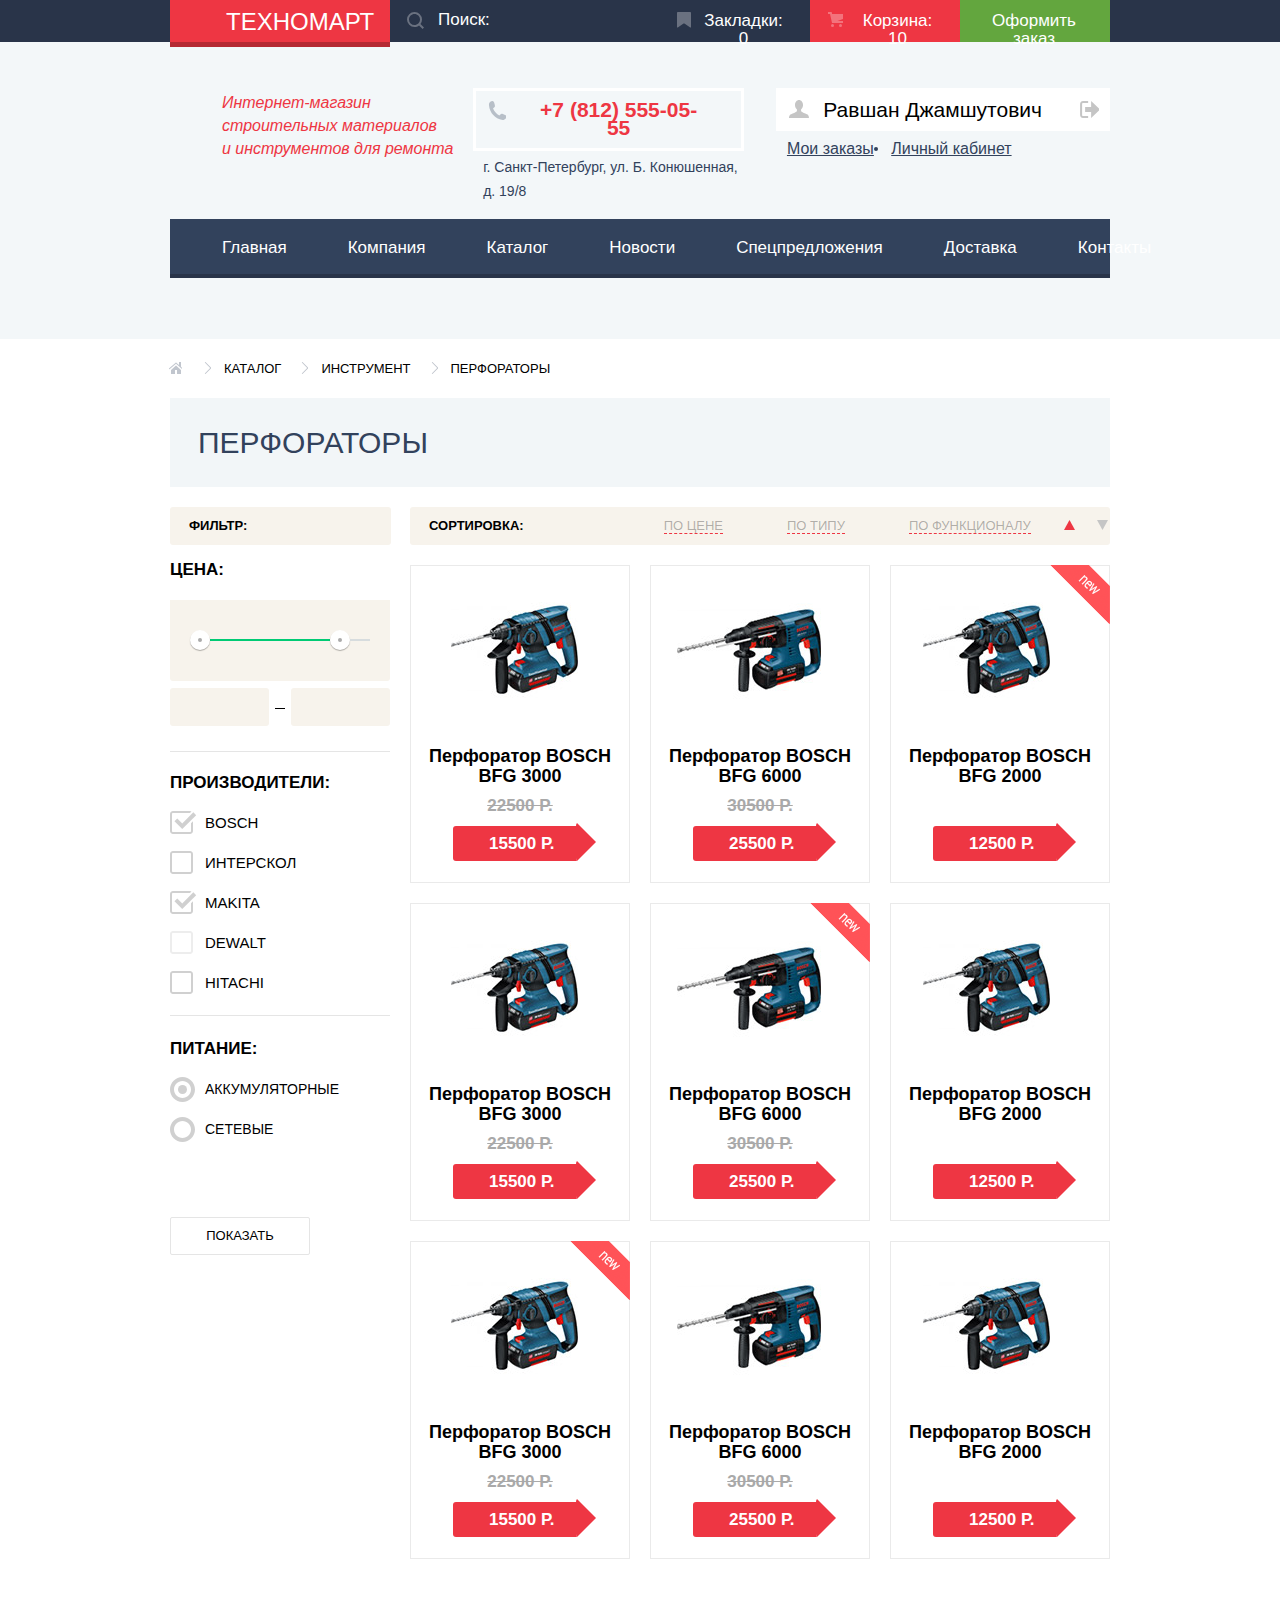
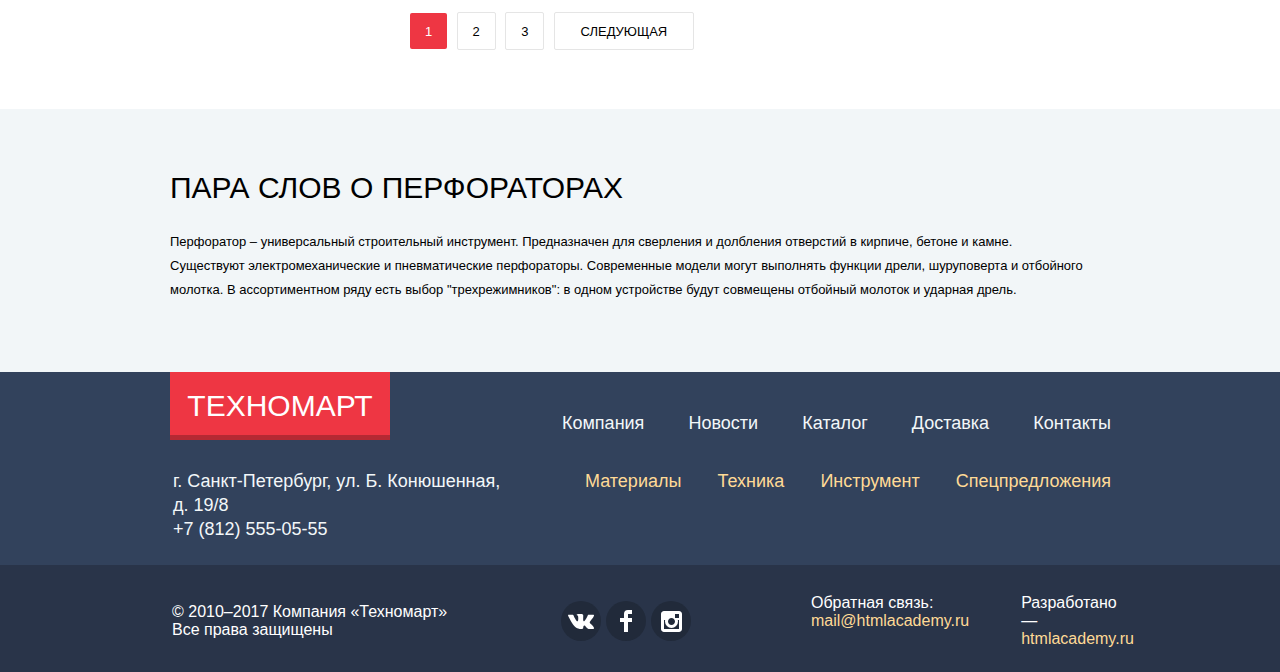
==== catalog.html @ 976ea03f "Исправления" ====
<!DOCTYPE html>
<html lang="ru">
    <head>
        <meta charset="utf-8">
        <title>HTML Academy: Техномарт</title>
        <link href="css/normalize.css" rel="stylesheet">
        <link href="css/style.css" rel="stylesheet">
    </head>
    <body class="inner-page">
        <header class="header container">
            <div class="header-top">
                <div class="container">
                    <p class="logo" tabindex="0"><a href="index.html">Техномарт</a></p>
                    <form class="header-search">
            <input class="header-search-block" type="search" name="srch" placeholder="Поиск:" id="header-search-id">
            <label class="visually-hidden search-icon" for="header-search-id">Поиск</label>
          </form>
                    <a href="#" class="header-marker">Закладки: 0</a>
                    <a href="#" class="header-pannier">Корзина: 10</a>
                    <a href="#" class="header-checkout">Оформить заказ</a>
                </div>
            </div>
            <div class="header-bottom">
                <div class="container">
                    <div class="site-slogan">
          <h1 class="header-middle-slogan">Интернет-магазин<br>строительных материалов<br>и инструментов для ремонта</h1>
          </div>
          <div class="header-middle-contacts">
            <p class="tel"><b>+7 (812) 555-05-55</b></p>
            <p class="adress">г. Санкт-Петербург, ул. Б. Конюшенная, д. 19/8</p>
          </div>
                <div class="user-navigation">
                    <p>
                        <span class="users-name" tabindex="0">Равшан Джамшутович</span>
                        <a href="index.html"></a>
                    </p>
                    <ul class="list-hiden user-navigation-link">
                        <li><a href="My-orders.html">Мои заказы</a></li>
                        <li><a href="private-office.html">Личный кабинет</a></li>
                    </ul>
                </div>
                <section class="header-nav">
            <div class="container">
              <h2 class="visually-hidden">Меню сайта</h2>
              <ul class="list-hiden site-navigation">
              <li><a class="main" href="index.html">Главная</a></li>
              <li><a class="company" href="company.html">Компания</a></li>
              <li><a class="catalog" href="catalog.html">Каталог</a></li>
              <li><a class="news" href="news.html">Новости</a></li>
                <li><a class="special-offers" href="special-offers.html">Спецпредложения</a></li>
              <li><a class="delivery" href="delivery.html">Доставка</a></li>
              <li><a class="contacts" href="contacts.html">Контакты</a></li>
            </ul>
              
          </div>
        </section>
            </div>
            </div>    
        </header>

        <main class="main-catalog">
          <div class="container">
            <ul class="list-hiden main-chain user-navigation">
                <li><a href="index.html" class="main-chain-home"></a></li>
                <li><a href="catalog.html">Каталог</a></li>
                <li><a href="tools.html">Инструмент</a></li>
                <li><a href="#">Перфораторы</a></li>
            </ul>
            <h2 class="main-topic-catalog">ПЕРФОРАТОРЫ</h2>
            <div class="catalog-columns">
              <div class="wrapper-filter">
                <div class="main-filter">
                  <p class="main-filter-topic"><b>Фильтр:</b></p>
                   <form class="main-filter-form" method="get" action="https://echo.htmlacademy.ru">
                    
                    <fieldset class="main-filter-wrapper">
                       <legend class="filter-topic">Цена:</legend>
                       <div  class="wrapper-pices">
                      <div class="filter-range">
                         <div class="filter-circle-min"><span class="dot"></span></div>
                         <div class="filter-line-green"></div>
                         <div class="filter-circle-max"><span class="dot"></span></div>
                         <div class="filter-line"></div>

                       </div>
                       
                        <input class="min" type="number" name="min-price" id="min-price" min="0">
                        <label class="visually-hidden" for="min-price">минимальная цена</label><span class="dash"></span><input class="max" type="number" name="max-price" id="max-price" max="30000">
                        <label class="visually-hidden" for="max-price">максимальная цена</label>
                    </div>
                  </fieldset>
                  
                    <fieldset class="main-filter-wrapper">
                        <legend class="filter-topic">Производители:</legend>
                        <div  class="wrapper-manufacturer">
                        <ul class="list-hiden manufacturer-checkbox">
                            <li class="main-filter-option">
                                <input class="visually-hidden filter-input filter-checkbox-off" type="checkbox" name="BOSCH" id="filter-Bosch" checked>
                                <label for="filter-Bosch">BOSCH</label>
                            </li>
                            <li class="main-filter-option">
                                <input class="visually-hidden filter-input  filter-checkbox-off" type="checkbox" name="Интерскол" id="filter-interscol">  
                                <label for="filter-interscol">Интерскол</label> 
                            </li>
                            <li class="main-filter-option">
                                <input class="visually-hidden filter-input  filter-checkbox-off" type="checkbox" name="Makita"
id="filter-Makita" checked>
                                <label for="filter-Makita">Makita</label> 
                            </li>
                            <li class="main-filter-option">
                                <input disabled class="visually-hidden filter-input filter-checkbox-off" type="checkbox" name="DeWALT"
id="filter-DeWALT">
                                <label for="filter-DeWALT">DeWALT</label>
                            </li>
                            <li class="main-filter-option">
                                <input  class="visually-hidden filter-input filter-checkbox-off" type="checkbox" name="HITACHI" id="filter-HITACHI" >
                                <label for="filter-HITACHI">HITACHI</label>
                            </li>
                            <li class="visually-hidden main-filter-option">
                                <input class="visually-hidden filter-input  filter-checkbox-off" type="checkbox" name="LG" id="filter-LG">
                                <label for="filter-LG">LG</label> 
                            </li>
                            <li class="visually-hidden main-filter-option">
                                <input class="visually-hidden filter-input filter-checkbox-off" type="checkbox" name="AEG" id="filter-AEG">
                                <label for="filter-AEG">AEG</label> 
                            </li>
                            <li class="visually-hidden main-filter-option">
                                <input class="visually-hidden filter-input  filter-checkbox-off" type="checkbox" name="Metabo" id="filter-Metabo">
                                <label for="filter-Metabo">Metabo</label> 
                            </li>
                        </ul>
                      </div>
                    </fieldset>
                    <fieldset class="main-filter-wrapper">
                        <legend class="filter-topic">Питание:</legend>
                        <div class="wrapper-filter-option">
                        <ul class="list-hiden filter-option">
                            <li class="main-filter-option">
                                <input class="visually-hidden filter-supply-radio-off" type="radio" name="variant-supply" value="accumulator" id="filter-accumulator" checked>
                                <label for="filter-accumulator">Аккумуляторные</label> 
                            </li>
                            <li class="main-filter-option">
                                <input class="visually-hidden filter-supply-radio-off" type="radio" name="variant-supply" value="mains-power-supply" id="filter-mains-power-supply">
                                <label for="filter-mains-power-supply">Сетевые</label> 
                            </li>
                        </ul> 
                        </div>         
                    </fieldset> 
                    <button type="submit" class="filter-button">Показать</button> 
                </form>
            </div>
            </div>
            <div class="wrapper-sorting">
            <div class="main-sorting">
                <p class=" main-sorting-topic"><b>Сортировка:</b></p>
                <ul class="list-hiden main-sorting-list">
                    <li class="main-sorting-list-item">
                        <a href="/catalog?sort=price">По цене</a>
                    </li>
                    <li class="main-sorting-list-item">
                        <a href="/catalog?sort=type">По типу</a>
                    </li>
                    <li class="main-sorting-list-item">
                        <a href="/catalog?sort=functional">По функционалу</a>
                    </li>
                    <li class="sorting-active direction-up-default">
                        <a class="visually-hidden" href="/catalog?sort=up">по возрастанию</a>
                       

                    <li class="direction-down">
                        <a class="visually-hidden" href="/catalog?sort=down">по убыванию</a>
                       
                    </li> 
                </ul>
            </div>
            <section class="gds-column">
                <ul class="list-hiden main-gds-list">
                    <li class="main-gds-item">
                        <div class="actions">
                            <a class="button-buy" href="#">Купить</a>
                            <a class="button-mark" href="#">В закладки</a>
                        </div>
                        <a href="main-gds-item.html">
                            <p class="main-gds-image">
                                <img class="BFG-3000" src="img/product-2.jpg" width="127" height="112" alt="Перфоратор BOSCH BFG 3000">
                            </p> 
                            <h3 class="main-gds-category">Перфоратор BOSCH</h3>
                            <h3 class="main-gds-id">BFG 3000</h3>
                            
                        </a>
                         <p class="old-price">22500 Р.</p>
                        <p class="main-gds-item-price">
                           <a class="button" href="#">15500 Р.</a>
                        </p>
                    </li>
                    <li class="main-gds-item">
                        <div class="actions">
                            <a class="button-buy" href="#">Купить</a>
                            <a class="button-mark" href="#">В закладки</a>
                        </div>
                        <a href="main-gds-item.html">
                            <p class="main-gds-image">
                                <img class="BFG-6000" src="img/product-3.jpg" width="144" height="128" alt="Перфоратор BOSCH BFG 6000">
                            </p>
                            <h3 class="main-gds-category">Перфоратор BOSCH</h3>
                            <h3 class="main-gds-id">BFG 6000</h3>
                        </a>
                         <p class="old-price">30500 Р.</p>
                         <p class="main-gds-item-price">
                            <a class="button" href="#">25500 Р.</a>
                        </p>
                    </li>
                    <li class="flag main-gds-item">
                      <div class="actions">
                             <a class="button-buy" href="#">Купить</a>
                            <a class="button-mark" href="#">В закладки</a>
                        </div>
                        <a href="main-gds-item.html">
                            <p class="main-gds-image">
                                <img class="BFG-2000" src="img/product-4.jpg" width="127" height="112" alt="Перфоратор BOSCH BFG 2000">
                            </p>
                            <h3 class="main-gds-category">Перфоратор BOSCH</h3>
                                <h3 class="main-gds-id">BFG 2000</h3>
                        </a>
                        <p class="main-gds-item-price">
                            <a class="button" href="#">12500 Р.</a>
                        </p>
                    </li>
                    <li class="main-gds-item">
                        <div class="actions">
                             <a class="button-buy" href="#">Купить</a>
                            <a class="button-mark" href="#">В закладки</a>
                        </div>
                        <a href="main-gds-item.html">
                            <p class="main-gds-image">
                                <img class="BFG-3000" src="img/product-2.jpg" width="127" height="112" alt="Перфоратор BOSCH BFG 3000">
                            </p>
                            <h3 class="main-gds-category">Перфоратор BOSCH</h3>
                                <h3 class="main-gds-id">BFG 3000 </h3>
                        </a>

                        <p class="old-price">22500 Р.</p>
                        <p class="main-gds-item-price">
                            <a class="button" href="#">15500 Р.</a>
                        </p>
                    </li>
                    <li class="flag main-gds-item">
                      <div class="actions">
                             <a class="button-buy" href="#">Купить</a>
                            <a class="button-mark" href="#">В закладки</a>
                        </div>
                        <a href="main-gds-item.html">
                            <p class="main-gds-image">
                                <img class="BFG-6000" src="img/product-3.jpg" width="144" height="128" alt="Перфоратор BOSCH BFG 6000">
                            </p> 
                            <h3 class="main-gds-category">Перфоратор BOSCH</h3>
                                <h3 class="main-gds-id">BFG 6000</h3> 
                        </a>
                        <p class="old-price">30500 Р.</p>
                        <p class="main-gds-item-price">
                            <a class="button" href="#">25500 Р.</a>
                        </p>
                    </li>
                    <li class="main-gds-item">
                        <div class="actions">
                             <a class="button-buy" href="#">Купить</a>
                            <a class="button-mark" href="#">В закладки</a>
                        </div>
                        <a href="main-gds-item.html">
                            
                            <p class="main-gds-image">
                                <img class="BFG-2000" src="img/product-4.jpg" width="127" height="112" alt="Перфоратор BOSCH BFG 2000">
                            </p>
                            <h3 class="main-gds-category">Перфоратор BOSCH</h3>
                                <h3 class="main-gds-id">BFG 2000
                            </h3>   
                        </a>
                        <p class="main-gds-item-price">
                            <a class="button" href="#">12500 Р.</a>
                        </p>
                    </li>
                    <li class="flag main-gds-item">
                      <div class="actions">
                             <a class="button-buy" href="#">Купить</a>
                            <a class="button-mark" href="#">В закладки</a>
                        </div>
                        <a href="main-gds-item.html">
                            
                            <p class="main-gds-image">
                                <img class="BFG-3000" src="img/product-2.jpg" width="127" height="112" alt="Перфоратор BOSCH BFG 3000">
                            </p>
                            <h3 class="main-gds-category">Перфоратор BOSCH</h3>
                                <h3 class="main-gds-id">BFG 3000</h3> 
                        </a>
                        
                            <p class="old-price">22500 Р.</p>
                            <p class="main-gds-item-price">
                            <a class="button" href="#">15500 Р.</a>
                        </p>
                    </li>
                    <li class="main-gds-item">
                       <div class="actions">
                             <a class="button-buy" href="#">Купить</a>
                            <a class="button-mark" href="#">В закладки</a>
                        </div>
                        <a href="main-gds-item.html">
                            
                            <p class="main-gds-image">
                                <img class="BFG-6000" src="img/product-3.jpg" width="144" height="128" alt="Перфоратор BOSCH BFG 6000">
                            </p>
                            <h3 class="main-gds-category">Перфоратор BOSCH</h3>
                                <h3 class="main-gds-id">BFG 6000 </h3>
                        </a>
                        <p class="old-price">30500 Р.</p>
                        <p class="main-gds-item-price">
                            <a class="button" href="#">25500 Р.</a>
                        </p>
                    </li>
                    <li class="main-gds-item">
                        <div class="actions">
                            <a class=" button-buy" href="#">Купить</a>
                            <a class=" button-mark" href="#">В закладки</a>
                        </div>
                        <a href="main-gds-item.html">
                            
                            <p class="main-gds-image">
                                <img class="BFG-2000" src="img/product-4.jpg" width="127" height="112" alt="Перфоратор BOSCH BFG 2000">
                            </p>
                            <h3 class="main-gds-category">Перфоратор BOSCH</h3>
                                <h3 class="main-gds-id">BFG 2000</h3>
                        </a>
                        <p class="main-gds-item-price">
                            <a class="button" href="#">12500 Р.</a>
                        </p>
                    </li>
                </ul>
                <ul class="list-hiden pagination-list">
                    <li class="pagination-item pagination-item-active"><a class="pagination-number" href="#">1</a></li>
                    <li class="pagination-item"><a class="pagination-number" href="#">2</a></li>
                    <li class="pagination-item"><a class="pagination-number" href="#">3</a></li>
                    <li class="pagination-item"><a class="button-next" href="#">Следующая</a></li>
                </ul>
            </section>
            </div>
          </div>
        </div>
          <div class="wrapper-info-about">
            <section class="info-about container">
                <h2 class="info-about-topic">ПАРА СЛОВ О ПЕРФОРАТОРАХ</h2>
                <p class="information">Перфоратор – универсальный строительный инструмент. Предназначен для сверления и долбления отверстий в кирпиче, бетоне и камне.<br>Существуют электромеханические и пневматические перфораторы. Современные модели могут выполнять функции дрели, шуруповерта и отбойного молотка. В ассортиментном ряду есть выбор "трехрежимников": в одном устройстве будут совмещены отбойный молоток и ударная дрель.
                </p>
            </section>
            </div>
        </main>
        <footer class="footer-all">
      <div class="wrapper-footer-container">
      <div class="container footer-container">
      <div class="footer-top">
        <a href="#" class="footer-top-logo">ТЕХНОМАРТ</a>
        <p class="footer-top-contacts">г. Санкт-Петербург, ул. Б. Конюшенная, д. 19/8 <br>+7 (812) 555-05-55</p>
      </div>
      <div class="footer-top">
        <ul class="list-hiden footer-top-list-first">
          <li><a href="company.html">Компания</a></li>
          <li><a href="news.html" >Новости</a></li>
          <li><a href="catalog.html">Каталог</a></li>
          <li><a href="delivery.html">Доставка</a></li>
          <li><a href="contacts.html">Контакты</a></li>
        </ul>
        <ul class="list-hiden footer-top-list-second">
          <li><a href="#">Материалы</a></li>
          <li><a href="#">Техника</a></li>
          <li><a href="#">Инструмент</a></li>
          <li><a href="#">Спецпредложения</a></li>
        </ul>
      </div>  
      </div>
      </div>
      <div class="container wrapper-footer-bottom">
      <div class="footer-bottom-copyright">
        <p>© 2010–2017 Компания «Техномарт»
<br>Все права защищены</p>
      </div>
      <div class="footer-bottom-social">
        <ul class="list-hiden">
          <li><a href="#" class="social-button"><span class="visually-hidden">Вконтакте</span>
            <svg xmlns="http://www.w3.org/2000/svg" width="26" height="15" viewBox="0 0 26 15"><path fill="#FFF" d="M16.138 11.51c.956-.309 2.18 2.04 3.483 2.939.978.681 1.727.534 1.727.534l3.473-.05s1.815-.112.957-1.554c-.071-.12-.503-1.069-2.585-3.022-2.177-2.043-1.882-1.712.739-5.244 1.597-2.153 2.236-3.468 2.036-4.028-.192-.539-1.365-.399-1.365-.399L20.69.713c-.381.001-.704.119-.851.515-.003.004-.621 1.666-1.445 3.079-1.741 2.989-2.436 3.148-2.724 2.961-.661-.433-.494-1.737-.494-2.664 0-2.897.432-4.105-.846-4.417-.427-.104-.739-.172-1.828-.182-1.392-.021-2.574 0-3.244.329-.445.223-.786.712-.579.74.26.035.843.16 1.155.586.401.552.389 1.789.389 1.789s.229 3.411-.54 3.834c-.528.29-1.25-.302-2.803-3.016-.793-1.388-1.392-2.922-1.392-2.922s-.116-.285-.326-.441c-.25-.185-.6-.244-.6-.244L.848.684S.29.7.085.946c-.182.218-.015.668-.015.668s2.909 6.881 6.203 10.347c3.02 3.182 6.452 2.971 6.452 2.971h1.555s.469-.054.709-.312c.224-.24.214-.691.214-.691s-.031-2.109.935-2.419z"/></svg>
          </a></li>
          <li><a href="#" class="social-button"><span class="visually-hidden">Фейсбук</span>
            <svg xmlns="http://www.w3.org/2000/svg" width="12" height="22" viewBox="0 0 12 22"><path fill="#FFF" d="M12 4V0H8a4 4 0 0 0-4 4v4H0v4h4v10h4V12h4V8H8V4h4z"/></svg>
          </a></li>
          <li><a href="#" class="social-button"><span class="visually-hidden">Инстаграм</span>
            <svg xmlns="http://www.w3.org/2000/svg" width="21" height="21" viewBox="0 0 21 21"><path fill="#FFF" d="M18 0H3C1.35 0 0 1.35 0 3v15c0 1.65 1.35 3 3 3h15c1.65 0 3-1.35 3-3V3c0-1.65-1.35-3-3-3zm-7.5 7c1.93 0 3.5 1.57 3.5 3.5S12.43 14 10.5 14 7 12.43 7 10.5 8.57 7 10.5 7zM18 18H3V9h1.181A6.504 6.504 0 0 0 4 10.5a6.5 6.5 0 1 0 13 0 6.45 6.45 0 0 0-.181-1.5H18v9zm0-11h-4V3h4v4z"/></svg></a></li>
        </ul>
      </div>
      
      <div class="footer-bottom-feedback">
        <div class="wrapper-feedback">
        <p>Обратная связь:<br>
          <a href="mailto:mail@htmlacademy.ru" class="footer-mail">mail@htmlacademy.ru</a>
        </p>
        <p>Разработано —<br>
          <a href="https://htmlacademy.ru" class="footer-link">htmlacademy.ru</a>
        </p>
        </div>
      </div>
      </div>
    </footer>
        <form class="cart">
            <label class="visually-hidden" for="close">Закрыть форму</label>
            <button type="button" id="close"></button>
            <p class="cart-name">Товар добавлен в корзину</p>
            <p class="cart-btn">
                <a class="btn-red" href="#">Оформить заказ</a>
                <a class="continue-shopping-btn" href="#">Продолжить покупки</a>
            </p>
        </form> 
    </body>
</html>
---- css/style.css ----
body {
  margin: 0;
  padding: 0;

  font-family: "PT Sans", Arial, sans-serif;
  font-size: 13px;
  line-height: 24px;
  font-weight: 400;
  color: #000000;

  background-color: #ffffff;
}

a {
	text-decoration: none;
}

.visually-hidden { 
	position: absolute;
  width: 1px;
  height: 1px;
  margin: -1px;
  border: 0;
  padding: 0;
  clip: rect(0 0 0 0);
  overflow: hidden;
}

.header-top {
	font-family: "Cuprum", Arial, sans-serif;
	font-size: 17px;
	line-height: 18px;
	font-weight: 400;
	color: #ffffff;
	width: 100%;
	
	background-color: #293449;
} 

.logo {
	font-size: 24px;
	line-height: 24px;
	background-color: #ee3643;
	text-transform: uppercase;
	box-shadow: inset 0 -5px 0 0 #b52933;


}
.footer-top-logo:hover,
.logo:hover {
	background-color: #ca2c37;
}
.footer-top-logo:focus,
.logo:focus {
	background-color: #ba2732;
}	
.header-search-block::-webkit-input-placeholder {
 	color:#ffffff;
 	z-index: 1;
}

.header-search input {
	padding-right: 70px;
	width: 270px;
    border: 0px;
	font: inherit;
	background-color: #293449; 
}

.header-search input:hover {
	border: 0px;
	font: inherit;
	background-color: #212a3a
}	

input[type="search"]:focus {
	border: 0px;
	font: "Cuprum", Arial, sans-serif;
	color: #000000;
	background-color: #ffffff;
	position: relative;
	z-index: 10;
}
.header-checkout {
	background-color: #63a63e;
}

.header-checkout:hover {
	background-color: #5fbb2d;
}

.header-checkout:focus {
	background-color: #518534;
	color: rgba(255,255,255,0.51)
}

.header-marker:hover,
.header-pannier:hover  {
	background-color: #212a3a;
}

.header-marker:focus,
.header-pannier:focus {
	background-color: #161d29;
	color: rgba(255,255,255,0.60)
}

.header-top a {
	color: #ffffff;
	text-align: center;
	
	
}

.header-middle-slogan {
	font-family: "Cuprum", Arial, sans-serif;
	font-style: italic;
	font-size: 16px;
	line-height: 23px;
	font-weight: 400;
	color: #ee3643;
	
}

.tel{
	font-family: "Cuprum", Arial, sans-serif;
	font-size: 21px;
	line-height: 18px;
	font-weight: 400;
	color: #ee3643;
    text-align:center;

    border-style: solid;
    border-color:  #ffffff; 
    border-width: 3px;
    padding-right:40px; 
    padding-left: 60px;
    padding-top:10px;
    padding-bottom:11px;
    width: 165px;
   
    position: relative;
    top:25px;
    right: 15px;

   
}/*номер телефона*/

.tel::before {
	content: "";
	width: 18px;
	height:19px;
	margin-right: 0px;
	background-image: url("../img/icon-phone.svg");
	background-color: inherit;
	background-position:0 0;
	position: absolute;
	left: 12px;
	top:10px;
	
}

.adress {
	font-family: "Cuprum", Arial, sans-serif;
	font-size: 14px;
	font-weight: 400;
	color: #32425c;
	padding-top: 10px;
	padding-left: 5px;
	position: relative;
    top:-2px;
    left: -10px;
}/*адрес*/

.user-navigation-list{
	margin: 0px;
	padding: 0px;
	display: flex;
	justify-content: space-between;
	width: 282px;
	position: relative;
}

.user-navigation-link{
	margin: 0px;
	padding: 0px;
	display: flex;
	justify-content: space-around;
	width: 282px;
	position: relative;
	top:46px;
	left: -8px;
}
.user-navigation-link li:last-child{
	position: relative;
	top:-4px;
	left: -20px;
}
.user-navigation-link li:last-child::before{
	content: "";
    display: block;
    position: relative;
    top: 13px;
    left: -17px;
    border-radius: 5px;
    width: 4px;
    height: 4px;
    margin: 0px;
    background-color: #32425c;
}

.login{
	padding-left: 47px;
	padding-right: 25px;
	width: 50px;
	display: block;
	padding-top: 13px;
	padding-bottom: 13px;
	position: absolute;
	top:46px;
	right:141px;
}

.check-in{
	display: block;
	padding: 13px 24px;
	position: absolute;
	top:46px;
	right: -18px;
}

.button {
	font: inherit;
	border-radius: 0;
}
.login::before{
	content: "";
	width: 20px;
	height:17px;
	margin-right: 0px;
	background-image: url("../img/icon-login.svg");
	background-color: inherit;
	background-position:0 0;
	position: absolute;
	left: 14px;
	top:13px;
	opacity: 0.3;

}
.login:hover::before{
	content: "";
	width: 20px;
	height:17px;
	margin-right: 0px;
	background-image: url("../img/icon-login-hover.svg");
	background-color: inherit;
	background-position:0 0;
	position: absolute;
	left: 14px;
	top:13px;
	opacity:1;
}

.user-navigation a {
	font-family: "Cuprum", Arial, sans-serif;
	font-size: 21px;
	line-height: 18px;
	font-weight: 400;
	color: #000000;

	background-color: #ffffff;
}

.user-navigation a:hover {
	color: #ee3643;
}

.user-navigation a:focus {
	color: rgba(0,0,0,0.3);
}	

.site-navigation {
	background-color: #32425c;
	box-shadow: inset 0 -4px 0 0 #293449;
}

.site-navigation a {
	font-family: "Cuprum", Arial, sans-serif;
	font-size: 17px;
	line-height: 17px;
	font-weight: 400;
	color: #ffffff;
	display: block;
	padding-top: 20px;
	padding-bottom: 22px;
	padding-left: 30px;
	padding-right: 31px;


	
}

.site-navigation a:hover{
	background-color: #212a3a;
}

.site-navigation a:focus{
	background-color: #161d29;
	color: (255,255,255,0.50)
}

.header{
	background-color: #f3f7f9;}

.block {
	font-family: "Cuprum", Arial, sans-serif;
	font-size: 24px;
	line-height: 30px;
	font-weight: 700;
	color: #ffffff;
	position: relative;
}

.block-materials {
	background-color: #ffbf47;
	position: relative;
}/*блок материалы*/
.block-materials::after{
	content: "";
	width: 60px;
	height: 59px;
	margin-right: 0px;
	background-image: url("../img/new-flag.png");
	background-color: inherit;
	background-position:0 0;
	position: absolute;
	right: 0px;
	top: 0px;
	z-index: 1;
}

.icon-1 {
	margin: 0px;
	padding: 0px;
	position: relative;
	top:-19px;
	right: -213px;
	z-index: 2;
} 

.block p {
	margin: 0px;
	padding-left: 22px;
	padding-top: 20px; 
}

.block-tool {
	background-color: #3bbce3;
}/*блок инструменты*/
.icon-2{
	margin: 0px;
	padding: 0px;
	position: relative;
	top:-17px;
	right: -197px;
}

.block-mechanism {
	background-color: #dc91d8;
}/*блок техника*/
.icon-3{
	margin: 0px;
	padding: 0px;
	position: relative;
	top:-19px;
	right: -191px;
}

.block-sale {
	background-color: #8ed78f;
}/*блок скидки*/

.icon-4{
	margin: 0px;
	padding: 0px;
	position: relative;
	top:-24px;
	right: -196px;
}

.block-free {
	background-color: #ffc047;
}/*блок доставка*/

.icon-5{
	margin: 0px;
	padding: 0px;
	position: relative;
	top:-19px;
	right: -191px;
}

.block-link {
	font-family: "Cuprum", Arial, sans-serif;
	font-size: 14px;
	line-height: 18px;
	font-weight: 400;
	color: #ffffff;
    text-transform: uppercase; 

	background-color: rgba(0,0,0,0.1);
	width: 135px;
	text-align: center;
	vertical-align: middle;
	padding-top:10px;
	padding-bottom: 10px;
	border-radius:3px;
	position: absolute;
	left: 23px;
	bottom: 22px;

}

.block-link:hover{
	background-color: rgba(0,0,0,0.2);

}

.block-link:focus{
	background-color: rgba(0,0,0,0.3);

}

.topic-gallery {
	display: block;
	z-index: 100;
	font-family: "Cuprum", Arial, sans-serif;
	font-size: 36px;
	line-height: 30px;
	font-weight: 700;
	
	color: #ffffff;
    text-transform: uppercase; 
    position: relative;
left: 23px;
 top: -11px;
   
}

.topic-gallery-slogan{
	display: block;
	z-index: 100;
	font-family: "PT Sans", Arial, sans-serif;
    font-size: 18px;
    line-height: 24px;
    font-weight: 400;
    color: #ffffff;
     position: relative;
left: 25px;
 top: -61px;
 margin-bottom: 0px;
}

.btn-red {
	font-family: "Cuprum", Arial, sans-serif;
	font-size: 14px;
	line-height: 18px;
	
	color: #ffffff;
    text-transform: uppercase; 
   
	background-color: #ee3643;
	border-radius: 2px; 
	text-align:center;
}

.btn-red:hover{
	background-color: #ca2c37;
}

.btn-red:focus {
	background-color: #ba2732
}	

.main-topic {
	font-family: "Cuprum", Arial, sans-serif;
	font-size: 30px;
	line-height: 30px;
	font-weight: 400;
	color: #32425c;
    text-transform: uppercase; 

	background-color: #f9f5f0;

}

.main-gds-list h3 {
	font-family: "PT Sans", Arial, sans-serif;
	font-size: 18px;
    line-height: 20px;
    font-weight: 700;
    color: #000000;

    background-color: #ffffff;
}/*имя товара*/

.old-price {
	font-family: "PT Sans", Arial, sans-serif;
    font-size: 17px;
    line-height: 18px;
    font-weight: 700;
    color: #a9a9a9;
    text-decoration:line-through;
    min-height:20px;
    margin-top:15px;
    margin-bottom:10px;

    background-color: #ffffff;
}/*старая цена*/

.button {
	font-family: "PT Sans", Arial, sans-serif;
    font-size: 17px;
    line-height: 18px;
    font-weight: 700;
    color: #ffffff;

    background-color: #ee3643;
}/*цена товара*/

.main-services {
	background-color: #f4f8fa;
}

.services-item:focus {
	color: #32425c;
	background-color: #ffffff;
}
.main-manufact-image{
	position: absolute;
	top: 0px;
	bottom: 0px;
	left: 0px;
	right: 0px;
	align-content: center;
	display: flex;
	 
}
.image-BOSCH{
	position: absolute;
	top:52px;
	left: 46px;
}

.image-Makita{
	position: absolute;
	top:49px;
	left: 47px;
}

.image-DeWALT{
	position: absolute;
	top:47px;
	left: 36px;
}

.image-interscol{
	position: absolute;
	top:52px;
	left: 18px;
}

.image-hitachi{
	position: absolute;
	top:57px;
	left: 27px;
}
.image-lg{
	position: absolute;
	top:34px;
	left: 47px;
}
.image-aeg{
	position: absolute;
	top:22px;
	left: 34px;
}
.image-metabo{
	position: absolute;
	top:33px;
	left: 9px;
}
.main-manufact-image:hover {
	box-shadow: 0px 15px 30px 1px rgba(0,0,0,0.3); 
}

.main-manufact-image:focus {
	opacity:0.30;
}

.main-services-topic {
	font-family: "Cuprum", Arial, sans-serif;
	font-size: 30px;
	line-height: 24px;
	font-weight: 400;
	color: #000000;
}/*сервисы*/

.delivery-topic,
.guarantee-topic,
.credit-topic {
	font-family: "Cuprum", Arial, sans-serif;
	font-size: 36px;
	line-height: 24px;
	font-weight: 400;
	color: #32425c;
}/*доставка, гарантия, кредит*/

.main-services p {
	font: inherit;
}

.main-services-list a {
	font-family: "Cuprum", Arial, sans-serif;
	font-size: 21px;
	line-height: 30px;
	font-weight: 700;
	color: #ffffff;

	background: #32425c;
}/*покой*/

.main-services-list a:hover {
	font-family: "Cuprum", Arial, sans-serif;
	font-size: 21px;
	line-height: 30px;
	font-weight: 700;
	color: #ffffff;

	background: #293449;
}/*наведение*/

.main-services-list .services-item-active {
	font-family: "Cuprum", Arial, sans-serif;
	font-size: 21px;
	line-height: 30px;
	font-weight: 700;
	color: #32425c;

	background: #ffffff;
}/*актив*/

.line hr{
	position: absolute;
	left: 205px;
	width: 25px;
	height: 2px;
	background-color: #ee3643;
	border: 0px;
}

.main-about-us h3 {
	font-family: "Cuprum", Arial, sans-serif;
	font-size: 30px;
	line-height: 24px;
	font-weight: 400;
	color: #000000;
}

.main-contacts h3 {
	font-family: "Cuprum", Arial, sans-serif;
	font-size: 30px;
	line-height: 24px;
	font-weight: 400;
	color: #000000;
}

.main-about-us li {
	font-family: "Cuprum", Arial, sans-serif;
	font-size: 18px;
	line-height: 20px;
	font-weight: 400;
	color: #000000;
}/*список транспортных компаний*/

.footer-container {
	background-color: #32425c;
}

.footer-top-logo {
	font-family: "Cuprum", Arial, sans-serif;
	font-size: 30px;
	line-height: 30px;
	font-weight: 400;
	color: #ffffff;
	box-shadow: inset 0 -5px 0 0 #b52933;

	background-color: #ee3643; 
}/*логотип*/

.footer-top-contacts {
	font-family: "Cuprum", Arial, sans-serif;
	font-size: 18px;
	line-height: 24px;
	font-weight: 400;
	color: #f3f7f9;
}

.footer-top-list-first a {
	font-family: "Cuprum", Arial, sans-serif;
	font-size: 18px;
	line-height: 24px;
	font-weight: 400;
	color: #f3f7f9;
}

.footer-top-list-first a:hover {
	text-decoration: underline;
}

.footer-top-list-first a:focus {
	color: rgba(241,245,247,0.5);
}

.footer-top-list-second a {
	font-family: "Cuprum", Arial, sans-serif;
	font-size: 18px;
	line-height: 24px;
	font-weight: 400;
	color: #ffda96;
}

.footer-top-list-second a:hover {
	text-decoration: underline;
}

.footer-top-list-second a:focus {
	color: rgba(255,209,128,0.5);
}

.footer-all {
	background-color: #293449;
}

.footer-bottom-copyright {
	font-family: "Cuprum", Arial, sans-serif;
	font-size: 16px;
	line-height: 18px;
	font-weight: 400;
	color: #ffffff;
}

.footer-bottom-social a {
	color: #ffffff;
	background-color: #212a3a; 
}

.footer-bottom-social a:hover,
.footer-bottom-social a:focus {
	color: #ffffff;
	background-color: #ee3643; 
}

.footer-bottom-feedback p {
    font-family: "Cuprum", Arial, sans-serif;
	font-size: 16px;
	line-height: 18px;
	font-weight: 400;
	color: #ffffff;
}

.footer-bottom-feedback a {
	font-family: "Cuprum", Arial, sans-serif;
	font-size: 16px;
	line-height: 18px;
	font-weight: 400;
	color: #ffda96;
}

.footer-bottom-feedback a:hover {
	text-decoration: underline;
}

.footer-link:focus,
.footer-mail:focus {
	color: #ee3643;
}



.write-us fieldset {
	border: none;
}

.write-us label {
	font-family: "Cuprum", Arial, sans-serif;
	font-size: 18px;
	line-height: 18px;
	font-weight: 400;
	color: #000000;
}

.users-name,
.users-email,
.users-massage {
	font-family: "PT Sans", Arial, sans-serif;
    font-size: 13px;
    line-height: 18px;
    font-weight: 400;
	color: #a9a9a9
}

.btn-send {
	font-family: "Cuprum", Arial, sans-serif;
	font-size: 14px;
	line-height: 18px;
	font-weight: 400;
	color: #ffffff;

	background-color: #ee3643;
	border-radius: 2px; 
}
/*стили для каталога:*/
.inner-page {
	color: #000000;
	background-color: #ffffff;
}

.users-name {
	font-family: "Cuprum", Arial, sans-serif;
	font-size: 21px;
	color: #000000; 
	padding-top:10px;
    padding-bottom: 10px;
	padding-left: 47px;
	padding-right: 68px;
	width: 300px;
	position: relative;
	top:46px;
	right:0px;

	background-color: #ffffff;
}
.users-name::before{
	content: "";
	width: 20px;
	height: 18px;
	margin-right: 0px;
	background-image: url("../img/icon-user.svg");
	background-color: inherit;
	background-position:0 0;
	position: absolute;
	left: 13px;
	bottom: 13px;
	

}

.users-name::after
{
	content: "";
	width: 20px;
	height: 17px;
	margin-right: 0px;
	background-image: url("../img/icon-logout.svg");
	background-color: inherit;
	background-position:0 0;
	position: absolute;
	right: 11px;
	bottom: 13px;
	

}
.users-name:hover::before{
	opacity: 1;
	background-image: url("../img/icon-user-hover.svg");
}

.users-name:hover::after{
	opacity: 1;
	background-image: url("../img/icon-logout-hover.svg");
}
.users-name:focus::before{
	opacity: 0.3;
	background-image: url("../img/icon-user.svg");
}

.users-name:focus::after{
	opacity: 0.3;
	background-image: url("../img/icon-logout.svg");
}


.user-navigation-link a {
	font-family: "Cuprum", Arial, sans-serif;
	font-size: 16px;
	color: #32425c; 
	text-decoration: underline;
	background-color: #f1f5f7;
}

.users-name:focus {
	color: rgba(0,0,0,0.3);
}

.user-navigation-link a:focus {
	color: rgba(50,66,92,0.3);
}

.main-chain a {
	font-family: "PT Sans", Arial, sans-serif;
    font-size: 13px;
    line-height: 18px;
    font-weight: 400;
    color: #000000;
    text-transform: uppercase;
}

.main-topic-catalog {
	font-family: "Cuprum", Arial, sans-serif;
	font-size: 30px;
	line-height: 30px;
	font-weight: 400;
	color: #32425c; 
	text-transform: uppercase;

	background-color: #f2f6f8;
}

.main-filter-topic {
	font-family: "Cuprum", Arial, sans-serif;
	font-size: 13px;
	line-height: 18px;
	color: #000000; 
	text-transform: uppercase;

	background-color: #f7f3ec;
}	

.filter-topic {
	font-family: "PT Sans", Arial, sans-serif;
    font-size: 17px;
    line-height: 30px;
    font-weight: 700;
    color: #000000;
    text-transform: uppercase;
}

.main-filter-form fieldset {
	border: none;
}

.min,
.max {
	font-family: "PT Sans", Arial, sans-serif;
    font-size: 17px;
    line-height: 18px;
    font-weight: 400;
    color: #000000;
    text-transform: uppercase;

    background-color: #f7f3ec;
    border: 0;
}

.manufacturer-checkbox,
.filter-option {
	font-family: "PT Sans", Arial, sans-serif;
    font-size: 15px;
    line-height: 20px;
    font-weight: 400;
    color: #000000;
    text-transform: uppercase;
}

.filter-button {
	font-family: "PT Sans", Arial, sans-serif;
    font-size: 13px;
    line-height: 18px;
    font-weight: 400;
    color: #000000;
    text-transform: uppercase;

    background-color: #ffffff;
    border-style: solid;
    border-width: 1px;
}

.main-sorting {
	font-family: "Cuprum", Arial, sans-serif;
	font-size: 13px;
	line-height: 18px;
	color: #000000; 
	text-transform: uppercase;

	background-color: #f7f3ec;
}

.main-sorting-list a{
	font-family: "PT Sans", Arial, sans-serif;
    font-size: 13px;
    font-weight: 400;
    color: rgba(0,0,0,0.3);
    text-transform: uppercase;

    border-bottom: 1px dashed #ee3643;
}

.main-sorting-list a:hover {
	font-family: "PT Sans", Arial, sans-serif;
    font-size: 13px;
    font-weight: 400;
    color: #000000;
    text-transform: uppercase;
    background-color: inherit;
    border-bottom: 1px solid #ee3643;
}

.main-sorting-list a:focus {
	font-family: "PT Sans", Arial, sans-serif;
    font-size: 13px;
    font-weight: 400;
    color: #ee3643;
    text-transform: uppercase;
 border-bottom:0px;
}

.direction-up-default::after{
    content: "";
	width: 11px;
	height: 10px;
	background-image: url("../img/icon-up-dir-activ.svg");
	background-color: inherit;
	background-position:0 0;
	position: absolute;
	right: 0px;
	bottom: 5px;
}

.direction-up-default:hover::after{
    content: "";
	width: 11px;
	height: 10px;
	background-image: url("../img/icon-up-dir-hover.svg");
	background-color: inherit;
	background-position:0 0;
	position: absolute;
	right: 0px;
	bottom: 5px;
}
.direction-up-default:focus::after{
    content: "";
	width: 11px;
	height: 10px;
	background-image: url("../img/icon-up-dir-activ.svg");
	background-color: inherit;
	background-position:0 0;
	position: absolute;
	right: 0px;
	bottom: 5px;
}

.direction-down::after{
	 content: "";
	width: 11px;
	height: 10px;
	background-image: url("../img/icon-down-dir.svg");
	background-color: inherit;
	background-position:0 0;
	position: absolute;
	right: 0px;
	bottom: 5px;
}

.direction-down:hover::after{
	 content: "";
	width: 11px;
	height: 10px;
	background-image: url("../img/icon-down-dir-hover.svg");
	background-color: inherit;
	background-position:0 0;
	position: absolute;
	right: 0px;
	bottom: 5px;
}


.button-buy {
	font-family: "Cuprum", Arial, sans-serif;
	font-size: 14px;
	font-weight: 400;
	color: #ffffff;
	text-transform: uppercase;

	background-color: #63a63e;
	box-shadow:  0 3px 0 0 #367315;
	border-radius: 2px;
}

.actions .button-buy:hover {
	font-family: "Cuprum", Arial, sans-serif;
	font-size: 14px;
	font-weight: 400;
	color: #ffffff;
	text-transform: uppercase;

	background-color: #5fbb2d;
	box-shadow:  0 3px 0 0 #367315;
	border-radius: 2px;
	
}

.actions .button-buy:focus {
	font-family: "Cuprum", Arial, sans-serif;
	font-size: 14px;
	font-weight: 400;
	color: #ffffff;
	text-transform: uppercase;
    
	background-color: #518534;
	border-radius: 2px;
}

.actions .button-mark {
	font-family: "Cuprum", Arial, sans-serif;
	font-size: 14px;
	font-weight: 400;
	color: #32425c;
	text-transform: uppercase;

	background-color: #ffffff;
	border-color: #63a63e;
	border-radius: 2px;
	border-style: solid;
}

.actions .button-mark:hover {
	font-family: "Cuprum", Arial, sans-serif;
	font-size: 14px;
	font-weight: 400;
	color: #32425c;
	text-transform: uppercase;

	background-color: #ffffff;
	border-color: #32425c;
	border-radius: 2px;
	border-style: solid;
}

.actions .button-mark:focus {
	font-family: "Cuprum", Arial, sans-serif;
	font-size: 14px;
	font-weight: 400;
	color: rgba(50,66,92,0.3);
	text-transform: uppercase;

	background-color: #ffffff;
	border-color: rgba(50,66,92,0.3);
	border-radius: 2px;
	border-style: solid;
}

.list-hiden{
	list-style: none;
}

.filter-button,
.pagination-item a {
	font-family: "PT Sans", Arial, sans-serif;
    font-size: 13px;
    font-weight: 400;
    text-transform: uppercase;
	color: #000000;

	background-color: #ffffff;
	border-color: #e5e5e5;
	border-radius: 2px;
	border-style: solid;
	border-width: 1px;
}

.filter-button:hover,
.pagination-item a:hover {
	color: #000000;

	background-color: #ffffff;
	border-color: #bdc6ca;
	border-radius: 2px;
	border-style: solid;
	border-width: 1px;
}

.filter-button:focus,
.pagination-item a:focus {
	color: #000000;

	background-color: #ffffff;
	border-color: #ee3643;
	border-radius: 2px;
	border-style: solid;
	border-width: 1px;
}

.pagination-item-active a{
	color: #ffffff;

	background-color: #ee3643;
    border: 0px;
}
.pagination-item-active a:focus {
	color: #ffffff;

	background-color: #ee3643;
    border: 0px;
}

.info-about{
	font-family: "PT Sans", Arial, sans-serif;
    font-size: 13px;
    line-height: 24px;
    font-weight: 400;
    color: #000000;
    
    background-color: #f2f6f8;
}

.info-about-topic {
	font-family: "Cuprum", Arial, sans-serif;
	font-size: 30px;
	line-height: 24px;
	font-weight: 400;
	color: #000000;
}

.cart-name{
	font-family: "Cuprum", Arial, sans-serif;
	font-size: 30px;
	line-height: 18px;
	font-weight: 400;
	color: #000000;

	background-color: #ffffff;
}

.cart-btn{
	background-color: #f1f1f1;
}

.continue-shopping-btn{
	font-family: "Cuprum", Arial, sans-serif;
	font-size: 14px;
	line-height: 18px;
	font-weight: 400;
	color: #000000;
    text-transform: uppercase; 

	background-color: #ffffff;
	border-radius: 2px; 
}

/* ----- Сеточные стили ----- */

html,
body {
	min-width: 960px;
}

.container {
    width: 940px;
	margin: 0 auto;
	padding: 0 10px;
}

.heder {
	margin-bottom: 59px;
	
}

.header-top .container {
	display: flex;
 	justify-content: space-between;

}
.header-top {
	height: 42px;

}

.logo{
	padding: 0px;
	margin:0px;
	min-width: 110px;
	text-align:center;
	padding-top: 10px;
	padding-bottom: 13px;
	padding-left: 56px;
	padding-right: 54px;
}
.header-search-block {
	min-width: 270px;
	padding-left: 48px;
	padding-top: 11px;
	padding-bottom: 11px;
	padding-right:50px;

}

.header-search::after{
	content: "";
	width: 17px;
	height:17px;
	margin-right: 0px;
	background-image: url("../img/icon-search.svg");
	background-color: inherit;
	background-position:0 0;
	position: absolute;
	left:17px;
	top:12px;
	opacity: 0.3;
}
.header-search:hover::after{
	content: "";
	width: 17px;
	height:17px;
	margin-right: 0px;
	background-image: url("../img/icon-search.svg");
	background-color: inherit;
	background-position:0 0;
	position: absolute;
	left:17px;
	top:12px;
	opacity: 1;
}

input[type="search"]:focus ~ .header-search::after {
	content: "";
	width: 17px;
	height:17px;
	margin-right: 0px;
	background-image: url("../img/icon-search-focus.svg");
	background-color: inherit;
	background-position:0 0;
	position: relative;
	left:17px;
	top:12px;
	opacity: 1;
	z-index:50;
}

.header-search-block:focus {
    background: #ffffff url(../img/icon-search-focus.svg) no-repeat 17px 12px;
}

.header-search{
	margin:0px;
	width: 270px;
	position: relative;
}
.header-marker::before {
	content: "";
	width: 14px;
	height:16px;
	margin-right: 0px;
	background-image: url("../img/icon-bookmark.svg");
	background-color: inherit;
	background-position:0 0;
	position: absolute;
	left: 17px;
	top:12px;
	opacity: 0.3;
}

.header-marker:hover::before {
	content: "";
	width: 14px;
	height:16px;
	margin-right: 0px;
	background-image: url("../img/icon-bookmark.svg");
	background-color: inherit;
	background-position:0 0;
	position: absolute;
	left: 17px;
	top:12px;
	opacity: 1;
}

.header-marker:focus::before {
	content: "";
	width: 14px;
	height:16px;
	margin-right: 0px;
	background-image: url("../img/icon-bookmark.svg");
	background-color: inherit;
	background-position:0 0;
	position: absolute;
	left: 17px;
	top:12px;
	opacity: 0.5;
}

.header-pannier::before {
	content: "";
	width: 15px;
	height:15px;
	margin-right: 0px;
	background-image: url("../img/icon-cart.svg");
	background-color: inherit;
	background-position:0 0;
	position: absolute;
	left: 18px;
	top:12px;
	opacity: 0.3;
}

.header-pannier:hover::before {
	content: "";
	width: 15px;
	height:15px;
	margin-right: 0px;
	background-image: url("../img/icon-cart.svg");
	background-color: inherit;
	background-position:0 0;
	position: absolute;
	left: 18px;
	top:12px;
	opacity: 1;
}

.header-pannier:focus::before {
	content: "";
	width: 15px;
	height:15px;
	margin-right: 0px;
	background-image: url("../img/icon-cart.svg");
	background-color: inherit;
	background-position:0 0;
	position: absolute;
	left: 18px;
	top:12px;
	opacity: 0.5;
}

.header-marker{
	min-width: 83px;
	height: 18px;
	padding-top: 12px;
	padding-bottom: 12px;
	padding-left:42px;
	padding-right:25px;
	position: relative;
	
}	

.header-pannier{
	min-width: 73px;
	height: 18px;
	padding-top: 12px;
	padding-bottom: 12px;
	padding-left:48px;
	padding-right:30px;
	position: relative;
	
}
.inner-page .header-pannier{
	min-width:75px;
	height: 18px;
	padding-top: 12px;
	padding-bottom: 12px;
	padding-left:50px;
	padding-right:25px;
	position: relative;
}


.header-checkout{
	min-width: 110px;
	height: 18px;
	padding-top: 12px;
	padding-bottom: 12px;
	padding-left:19px;
	padding-right:21px;
	position: relative;
	left: 

}	

.header-bottom{
	min-height: 278px;
	min-width: 940px;
	margin-bottom: 60px;
}

.header-bottom .container{
	display: flex;
	
	justify-content: space-between;
	flex-wrap:wrap;
}
.site-slogan h1{
	margin: 0px;
	width: 300px;
	position: relative;
	top:49px;
	left: 52px;
}
.header-middle-slogan{
	position: absolute;
	top:80px;
	left:257px;
	
}

.header-middle-contacts{
	width: 270px;
	
	margin: 0px;
}

.user-navigation{
	min-width: 300px;
	min-height: 158px;
	margin: 0px;
}
 
.header-nav {
	width: 940px;
	min-height: 60px;
	margin: 0px;
}

.header-nav .container{
	padding: 0px;
	display: flex;
}
 	
.site-navigation {
	margin: 0px;
	padding: 0px;
	display: flex;
	width: 100%;
 	
 	
}

li .main{
	padding-left: 52px;
}
li .contacts{
	padding-right: 54px;
}

.main-container-block{
	padding: 0px;
	width: 940px;
	min-height:409px;
	margin-bottom: 54px;
}

.block{ 
	padding: 0px;
    margin-bottom: 20px; 
	min-height: 123px;
	width: 300px;
}

.gallery {
	margin:0px;
    padding: 0px;
	width: 621px;
	height: 266px;

}

.block-gallery {
	position: relative;
	display: flex;
	flex-direction: column;
}

.btn-catalog {
	margin: 0px;
	padding: 0px;
	padding-left: 50px;
	padding-right: 46px;
	padding-top: 11px;
	padding-bottom: 9px;
}


.block-column {
	display: flex;
	flex-direction: column;
	height: 266px;
	align-items: flex-start;
}

.wrapper-block {
	display: flex;
	
	flex-wrap: wrap;
	justify-content: space-between;
	align-items: flex-start;
}

.wrapper-main-gds{
   display: flex;
   justify-content: space-between;
   background-color: #f9f5f0;
    margin-bottom: 19px;
}

.wrapper-main-manufact{
   display: flex;
   justify-content: space-between;
   background-color: #f9f5f0;
   margin-bottom: 20px;
}

.main-topic{
	margin: 0px;
	padding: 0px;
	width: 940px;
	padding-left: 29px;
	padding-top: 28px;
	padding-bottom: 30px;
}

.wrapper-main-manufact .main-topic{
	margin: 0px;
	padding: 0px;
	width: 940px;
	padding-left: 25px;
	padding-top: 31px;
	padding-bottom: 29px;
}

.btn-all-gds {
	width: 257px;
	height: 18px;
	position: relative;
	top:23px;
	right: 24px;
	padding: 10px 36px;
	border-radius: 3px;
}

.btn-manufact {
	width: 257px;
	height: 18px;
	position: relative;
	top:26px;
	right: 24px;
	padding: 10px 36px;
	border-radius: 3px;
}


.wrapper-gds{

	padding: 0px;
	width: 940px;
	min-height: 318px;
	margin-bottom: 0px;
}
.main-gds-item:hover {
	box-shadow: 0px 15px 30px 1px rgba(0,0,0,0.3); 
}
.main-gds-item{
	margin: 0px;
	padding: 0px;
	width: 218px;
	height: 316px;
	margin-bottom: 20px;
	border-style: solid;
    border-color: #eaeaea;
    border-width: 1px; 
    

    position: relative;
    display: inline-block;
}
.flag .actions::before{
	content: "";
	width: 60px;
	height: 59px;
	margin-right: 0px;
	background-image: url("../img/new-flag.png");
	background-color: inherit;
	background-position:0 0;
	position: absolute;
	right: -1px;
	top: -1px;
	z-index: -1;
}
	

.flag::after{
	content: "";
	width: 60px;
	height: 59px;
	margin-right: 0px;
	background-image: url("../img/new-flag.png");
	background-color: inherit;
	background-position:0 0;
	position: absolute;
	right: -1px;
	top: -1px;
	z-index: 1;
}
	
.main-gds-list{
	padding: 0px;
	margin: 0px;
	display: flex;
	justify-content: space-between;
}

.main-gds-item .flag {
    position:absolute;
    top:-1px;
    right:-1px;
    width:60px;
    height:60px;
    text-indent:-1000px;
    overflow:hidden;
     z-index:20;
}


.main-gds-item .actions{
	position: absolute;
	top:0px;
	left:0px;
	width: 218px;
	height: 88px;
	padding:40px 0;
	background-color: rgba(255,255,255,0.9);
	z-index: 10;
}

.main-gds-image{
	width: 218px;
	height: 167px;
	margin-bottom: 0px;
}
.main-gds-image img{
	max-width: 100%;

}
.main-gds-item{
	position: relative;
}

.BFG-9000{
	position: relative;
	top:-8px;
	right: 1px;
}
.BFG-3000{
	position: relative;
	top:15px;
	right: 6px;
}
.BFG-6000{
	position: relative;
	top:8px;
	right: 11px;
}
.BFG-2000{
	position: relative;
	top:15px;
	right: 14px;
}

.main-gds-id{
	
	margin: 0px;
}


.old-price{
	margin-top: 11px;
}
.main-gds-item-price{
	position: absolute;
	bottom: 12px;
	left: 42px;
}
.main-gds-item-price .button {
	padding: 0px;
	position:relative;

    width:90px;

    margin:10px auto;
    margin-bottom:20px;
    padding-bottom: 8px;
    padding-top: 8px;
    padding-left: 36px;
    padding-right: 38px;
    color:white;
    background:#ee3643;
    border-radius:3px;

}
.main-gds-item-price .button:after{
    content:"";
    position:absolute;
    bottom: -1px;
    right:-23px;
    width:0px;
    height:0px;
    border:20px solid white;
    border-left-color:#ee3643;
     border-radius:4px;
}

 .main-gds-item .button-buy{
  display:block;
    width:135px;
    margin:0 auto;
    margin-bottom:7px;
    padding:11px 0;
    
   
    border-bottom-color:#367315; 
    background-color:#63a63e;
    color:white;
    font-size:14px;
    font-weight:normal;
    font-family:"Cuprum", sans-serif;
    line-height:18px;
    text-decoration:none;
    text-transform:uppercase;    
    border-radius:3px;}
 .main-gds-item .button-mark {
    display:block;
    width:128px;
    margin:0 auto;
    margin-bottom:7px;
    padding:8px 0;
    
   
    border-bottom-color:#367315; 
    background-color:#63a63e;
    color:white;
    font-size:14px;
    font-weight:normal;
    font-family:"Cuprum", sans-serif;
    line-height:18px;
    text-decoration:none;
    text-transform:uppercase;    
    border-radius:3px;
}
.main-gds-item .button-mark {
    color:#32425c;
    background:white;
    border-bottom-color:#63a63e;
}
.main-gds-item .actions{
	display: none;
}
.main-gds-item:hover .actions{
	display: block;
}

.main-gds-item  h3 {
	margin: 0px;
}

.main-manufact{
	margin-bottom: 65px;
}
.main-gds-category{
	margin:0px;
}

.manufact-item{
	width: 218px;
	min-height: 143px;
	border-style: solid;
    border-color: #eaeaea;
    border-width: 1px; 
    margin-bottom: 20px;
    position: relative;
}

.main-manufact-list{
	margin: 0px;
	padding: 0px;
	display: flex;
	
	justify-content: space-between;
	flex-wrap: wrap;

}

.services-item{
	padding-top: 13px;
	padding-bottom: 18px;
	padding-left: 22px;
	margin: 0px;
	display: block;
	width: 218px;
	
}

.main-services{
	padding: 0px;
	width: 100%;
	margin-bottom: 82px; 
}

.wrapper-services{
	padding-top: 68px;
	display: flex;
	flex-direction: column;
}

.services-row{
	padding: 0px;
	margin: 0px;
	display: flex;
	justify-content: flex-start;
	padding-bottom: 60px;
}

.block-services{
	padding-top: 0px;
	min-width:500px;
	
}

.main-services-topic{
	margin-top: 0px;
	padding: 0px;
	margin-bottom: 29px;

}

.main-services-slogan{
	position: relative;
    z-index: 100;
	margin-bottom: 69px;
}
.services-slogan{
	
	margin: 0px;
	font-family: "PT Sans", Arial, sans-serif;
    font-size: 13px;
    line-height: 24px;
    font-weight: 400;
    color: #000000;

}
.services-slogan-bottom{
	margin-bottom: 69px;
	margin-top: 0px;

}

.main-services-list{
	display: inline-block;
	margin:0px;
	padding: 0px;
	width: 239px;
	
	padding-left: 0px;
	position: relative;
}
.main-services-list::after{
	content: "";
	width: 10px;
	height:272px;
	margin-right: 0px;
	background-image: url("../img/Layer 118.png");
	background-color: inherit;
	background-position:0 0;
	position: absolute;
	right: -1px;
	top:-45px;
}
.delivery-topic{
	padding: 0px;
	margin-top: 4px;
	margin-bottom: 32px;
}

.wrapper-block-delivery{
	padding-top: 0px;
	width: 340px;
	
	margin-left: 82px;
	position: relative;

}
.wrapper-block-delivery::after{
	content: "";
	width: 468px;
	height:261px;
	margin-right: 0px;
	background-image: url("../img/delivery.png");
	background-color: inherit;
	background-position:0 0;
	position: absolute;
	right:-278px;
	top:23px;
	z-index: 1;
	
}

.main-about-us{
	padding: 0px;
	min-height: 300px;
	width: 560px;
}

.main-about-us-topic{
	margin-top: 0px;
	margin-bottom: 29px;
	text-transform: uppercase;
}

.main-about-us-slogan{
	margin-top: 0px; 
	margin-bottom: 24px;
}

.main-transport-companies-list{
	position: relative;
	top:-3px;
	padding-left: 37px;
	padding-bottom: 31px;
	margin: 0px;
}
.companies-item::before {
    content: "";
    display: block;
    position: relative;
    top: 10px;
    left: -37px;
   
    width: 25px;
    height: 2px;
    
    background-color: #fb565a;
}

.main-contacts-topic{
	margin: 0px;
	margin-bottom: 30px;
}

.companies-item{
	margin-top: 17px;
	margin-bottom: 0px;
}

.main-contacts{
	padding: 0px;
	width: 300px;
	min-height: 300px;
}

.main-contacts-slogan{
	margin: 0px;
	padding-bottom: 30px;
}

.main-contacts-map{
	padding-bottom: 32px;
	margin: 0px;
}

.wrapper-about-us{
	display: flex;
	justify-content: space-between;
}

.footer-all{
	
	min-height: 300px;
	width: auto;
}

.wrapper-footer-container {
	background-color: #32425c;
	width: 100%;
}

.footer-container {
	justify-content: space-between;
	display: flex;
	
	min-height: 193px;
	
}

.footer-top-logo {
	width: 220px;
	padding-top: 19px;
	padding-bottom: 19px;
	margin: 0px;
	text-align: center;
	margin-bottom: 29px;
}

.footer-top-contacts{
	width: 330px;
	padding: 0px;
	margin: 0px;
	padding-left:3px;
}

.footer-top{
	margin: 0px;
	display: flex;
	flex-direction: column;
	
}

.footer-top-list-first{
	width: 549px;
	padding-left:59px;
	margin-top: 30px;
	margin-bottom: 11px;
	

	display:flex;
	justify-content: space-between;
}
.footer-top-list-first a{
	display: block;
	height: 30px;
	padding-top:9px;
	padding-bottom: 8px;
	padding-right: 0px;
}

.footer-top-list-second{
	padding: 0px;
	margin:0px;
	width: 526px;
	padding-left:82px;
	
	display: flex;
	justify-content: space-between;
}
.footer-top-list-second a{
	display: block;
    padding-top:9px;
	padding-bottom: 8px;
	
}

.footer-bottom-copyright{
	margin: 0px;
	padding: 0px;
	width: 300px;
	padding-top: 5px;
	padding-left: 2px;
}

.footer-bottom-social ul{
	padding:0px;
	margin: 0px;
	width: 300px;
	text-align:center;


}
.social-button {
 	width: 40px;
	height: 40px;
	display: flex;
	align-items: center;
	justify-content: center;
  background-color: inherit;
  border-radius: 50%;
}

.footer-bottom-social ul {
	padding:0px; 
	padding-left: 89px;
	padding-top: 5px;
  display: flex;
  width: 130px;
  list-style: none;
  flex-wrap: wrap;
  justify-content: space-between;

}

.footer-bottom-feedback{
	width: 340px;
	
}

.wrapper-footer-bottom{
	align-items: center;
	height: 107px;
	display: flex;
}

.wrapper-feedback{
	padding:0px;
	padding-top: 4px;
	margin-left: 120px;
	display: flex;
	
}
.wrapper-feedback p:first-child{
	padding-right: 52px;
}
.write-us {
	display: none;
}	

.btn-about-us{
	display: block;
	width: 219px;
	padding-top:11px;
	padding-bottom: 9px;
	padding-left: 1px;
	border-radius: 3px;
}




.btn-write{
	display: block;
	padding-top: 11px;
	padding-bottom: 9px;
	padding-left: 65px;
	padding-right: 58px;
	
}

.gallery-button .gallery-button-back{ 
	position: absolute;
	z-index: 2; 
	top:111px; 
    left: 24px; 
}
.gallery-button .gallery-button-next{ 
	position: absolute;
	z-index: 2; 
	top:111px; 
    left: 578px; 
}

.btn-catalog { 
	position: absolute;
	z-index: 2; 
	top: 206px; 
    left: 25px; 
}

.gallery { 
	position: absolute;
	z-index: 1; 
}
.slider-controls{
	position: absolute;
  left: 100px;
  bottom: 104px;
  z-index: 200;
  
  width: 160px;
  height: 18px;

  text-align: center;
  font-size: 0;
  transform: translateX(-50%);
}
.slider-controls label{ 
	position: relative;
  
  display: inline-block;
  width: 10px;
  height: 10px;
  padding: 5px;
  
  border-radius: 50%;
  cursor: pointer;

}
.slider-controls label::after {
  content: "";
  
  position: absolute;
  top:197px;
  left: 215px;
  z-index: 1;
  
  width: 10px;
  height: 10px;
  
  background: #ffffff;
  
  border-radius: 50%;
}

.slider-controls-item-1::before {
  content: "";
  position: absolute;
  left: 221px;
  top: 203px;
  z-index: 2;
  width: 6px;
  height: 6px;
  margin: -4px;
  background-color: #ee3643;
  
  border-radius: 50%;
}
.gallery-button-back{
	position: absolute;
	top:40px;
	left: 0px;
	width: 25px;
	height: 43px;
}


/*сеточные стили для внутренней страницы*/
.cart {
	 display: none
}

.inner-page header {
	min-height: 320px;
	margin-bottom: 20px;
	padding: 0px;
	margin: 0px;
	min-width: 100%;
}

.inner-page .header-bottom {
	display: flex;
	flex-wrap: wrap;
	justify-content: space-between;
	margin-bottom: 18px;
}

.inner-page .header-nav {
	padding-bottom:60px;
}

.main-chain {
	display: flex;
	
	align-items: left;
	flex-wrap: wrap;
	padding: 0px;
	margin:0px;
	margin-bottom: 17px;
	min-height: 18px;
	position: relative;
	
}
.main-chain::before {
	content: "";
	width: 14px;
	height:12px;
	margin-right: 0px;
	background-image: url("../img/icon-home.svg");
	background-color: inherit;
	background-position:0 0;
	position: absolute;
	left: -2px;
	top:5px;
}
.main-chain li{
	position: relative;
	margin-right: 40px;
	left: 14px;
}


.main-chain li:not(:first-child)::before{
	content: "";
	width: 7px;
	height:12px;
	margin-right: 0px;
	background-image: url("../img/icon-right-small.svg");
	background-color: inherit;
	background-position:0 0;
	position: absolute;
	left: -20px;
	top:5px;
}


.main-topic-catalog{
	padding-top: 30px;
	padding-bottom: 29px;
	padding-left: 28px;
	margin: 0px;
	margin-bottom: 20px;
}

.wrapper-filter{
	min-height: 1202px;
	width: 220px;
}
.wrapper-sorting{
	min-height: 1202px;
	width: 700px;
}
.catalog-columns{
	display: flex;
	justify-content: space-between;
	
}
.main-filter-topic {
	padding-top: 10px;
	padding-bottom: 10px;
	padding-left: 19px;
	min-width: 202px;
	margin:0px;
	border-radius: 2px;
	 font-family: "PT Sans", Arial, sans-serif;
  font-size: 13px;
  line-height: 18px;
  font-weight: 400;
  color: #000000;
  border-radius: 3px;

}

.main-sorting{
	padding-top: 10px;
	padding-bottom: 10px;
	padding-left: 19px;
	min-width: 202px;
	margin:0px;
	border-radius: 2px;
	 font-family: "PT Sans", Arial, sans-serif;
  font-size: 13px;
  line-height: 18px;
  font-weight: 400;
  color: #000000;
  border-radius: 3px;
}
.main-sorting-topic {
	padding-right: 100px;
	margin:0px;
	
}
.main-sorting-list{
	min-width: 431px;
	display: flex;
	justify-content: space-between;
	align-items: flex-end;
    padding:0px;
	margin:0px;
	position: relative;
	right: -40px;
}

.direction-up-default{
	position: absolute;
	right: 20px;

}

.direction-down{
	position: relative;
	right: -13px;
}

.main-sorting {
	margin-bottom: 20px;
	min-width: 620px;
	display: flex;
	justify-content: flex-start;
}

.main-gds-list{

	display: flex;
	flex-wrap: wrap;
	text-align:center;
}
.pagination-item{
	display: inline-block;
	margin-right: 6px;
}

.pagination-number{
	min-width: 37px;
	padding-top:7px;
	padding-bottom: 5px; 
	display: block;
	text-align:center;
}

.button-next{
	min-width: 138px;
	padding-top:7px;
	padding-bottom: 5px;
	display: block;
	text-align:center;

}

.pagination-list{
	margin:0px;
	padding: 0px;
	margin-top:33px;
}


.filter-range{
	margin:0px;
	display: block;
	width: 220px;
	min-height: 81px;
	background: #f7f3ec;
	margin-bottom: 7px;
	border-bottom-left-radius: 3px;
	border-bottom-right-radius: 3px;
	position: relative;
}
.filter-circle-min{
	display: block;
	width: 20px;
	height: 20px;
	background: #ffffff;
	border-radius: 50%;
	position: absolute;
	top:30px;
	left: 20px;
	box-shadow: 0px 1px 1px 0px rgba(0,0,0,0.3); 
	z-index: 1;
}
.dash{
	display: block;
	width: 10px;
	height: 1px;
	background: #000000;
	position: relative;
	top:20px;
	left: 0px;


}
.dot{
	display: block;
	width: 4px;
	height: 4px;
	background: #ababab;
	border-radius: 50%;
	position: absolute;
	top:8px;
	left: 8px;
	z-index: 2;
}
.filter-circle-max{
	display: block;
	width: 20px;
	height: 20px;
	background: #ffffff;
	border-radius: 50%;
	position: absolute;
	top:30px;
	right: 40px;
	box-shadow: 0px 1px 1px 0px rgba(0,0,0,0.3); 
}

.filter-line-green{
	display: block;
	width: 120px;
	height: 2px;
	background: #00ca74;
	position: absolute;
	top:39px;
	left: 40px;
}

.filter-line{
	display: block;
	width: 20px;
	height: 2px;
	background: #d7dcde;
	position: absolute;
	top:39px;
	right: 20px;
}

.min{	
	width: 95px;
	min-height: 36px;
	border-radius: 3px;

}

.max {

	width: 95px;
	min-height: 36px;
	border-radius: 3px;
}

.wrapper-pices {
	margin: 0px;
	padding: 0px;
	display: flex;
	flex-wrap: wrap;
	justify-content: space-between;
	border-bottom: 1px solid #e5e5e5;
	padding-bottom: 25px;
	margin-bottom: 16px;
}
.main-filter-wrapper{
	margin: 0px;
	padding: 0px;
}

.main-filter-topic{
	margin-bottom: 10px; 
}

.filter-topic{
	margin-bottom: 15px; 
}

.wrapper-manufacturer {
	margin: 0px;
	padding-bottom:2px;
	display: flex;
    border-bottom: 1px solid #e5e5e5;
    margin-bottom: 18px;
}
.main-filter-option{
	position: relative;
	display: block;
	cursor: pointer;
	user-select: none;
	margin-bottom: 20px;
	padding-left: 35px;
}

.filter-option{
	 font-family: "PT Sans", Arial, sans-serif;
  font-size: 14px;
  line-height: 20px;
  font-weight: 400;
  color: #000000;

  background-color: #ffffff;

}
.filter-checkbox-off:checked + label:hover::before,
.filter-checkbox-off+label:hover::before,
.filter-supply-radio-off:checked +label:hover::before,
.filter-supply-radio-off +label:hover::before{
	opacity: 1;

}
.filter-checkbox-off:disabled + label::before{
	content: "";
	width: 23px;
	height:23px;
	margin-right: 0px;
	background-image: url("../img/checkbox-off-dis.svg");
	background-color: inherit;
	background-position:0 0;
	position: absolute;
	left: 0px;
	top:-2px;
	opacity: 0.8;
}
.filter-checkbox-off:checked + label::before{
	content: "";
	width: 27px;
	height:23px;
	margin-right: 0px;
	background-image: url("../img/checkbox-on.svg");
	background-color: inherit;
	background-position:0 0;
	position: absolute;
	left: 0px;
	top:-2px;
	opacity: 0.8;
}
.filter-checkbox-off+label::before{
	content: "";
	width: 23px;
	height:23px;
	margin-right: 0px;
	background-image: url("../img/checkbox-off.svg");
	background-color: inherit;
	background-position:0 0;
	position: absolute;
	left: 0px;
	top:-2px;
	opacity: 0.8;
}
.filter-supply-radio-off:checked +label::before{
	content: "";
	width: 25px;
	height:25px;
	margin-right: 0px;
	background-image: url("../img/radio-on.svg");
	background-color: inherit;
	background-position:0 0;
	position: absolute;
	left: 0px;
	top:-2px;
	opacity: 0.8;
}
.filter-supply-radio-off +label::before{
	content: "";
	width: 25px;
	height:25px;
	margin-right: 0px;
	background-image: url("../img/radio-off.svg");
	background-color: inherit;
	background-position:0 0;
	position: absolute;
	left: 0px;
	top:-2px;
	opacity: 0.8;
}


.manufacturer-checkbox{
	margin: 0px;
	padding: 0px;
}
	
.wrapper-filter-option {
	margin: 0px;
	padding: 0px;
	display: flex;
	margin-bottom: 58px;
 }
.filter-option {
	margin: 0px;
	padding: 0px;
}

.filter-button {
	margin: 0px;
	padding: 0px;
	width: 140px;
	height: 38px;
}

.info-about-topic{
	padding: 0px;
	margin: 0px;
	margin-bottom: 30px;
}
.wrapper-info-about{
	width: 100%;
	background-color: #f2f6f8;
}
.information	{
	margin: 0px;
	padding-bottom: 70px;
}
.info-about {
	padding-top:67px;
}

.inner-page .footer-all{
	margin-top: 0px;
}
.footer-all-catalog{
	background-color: #293449;
	margin:0px;
	padding: 0px;
	min-height: 300px;
	width: auto;
}

body .inner-page {
	

}
.footer-all{
	margin-top: 85px;
}
.main-catalog{
	min-height: 1540px;
}
.inner-page .header-pannier {
	background-color: #ee3643;
}
.inner-page .header-pannier:hover  {
background-color:  #ca2c37;
}

img {
  max-width: 100%;
  height: auto;
}

.visually-hidden:not(:focus):not(:active),
input[type="checkbox"].visually-hidden,
input[type="radio"].visually-hidden {
  position: absolute;

  width: 1px;
  height: 1px;
  margin: -1px;
  border: 0;
  padding: 0;

  white-space: nowrap;

  clip-path: inset(100%);
  clip: rect(0 0 0 0);
  overflow: hidden;
}
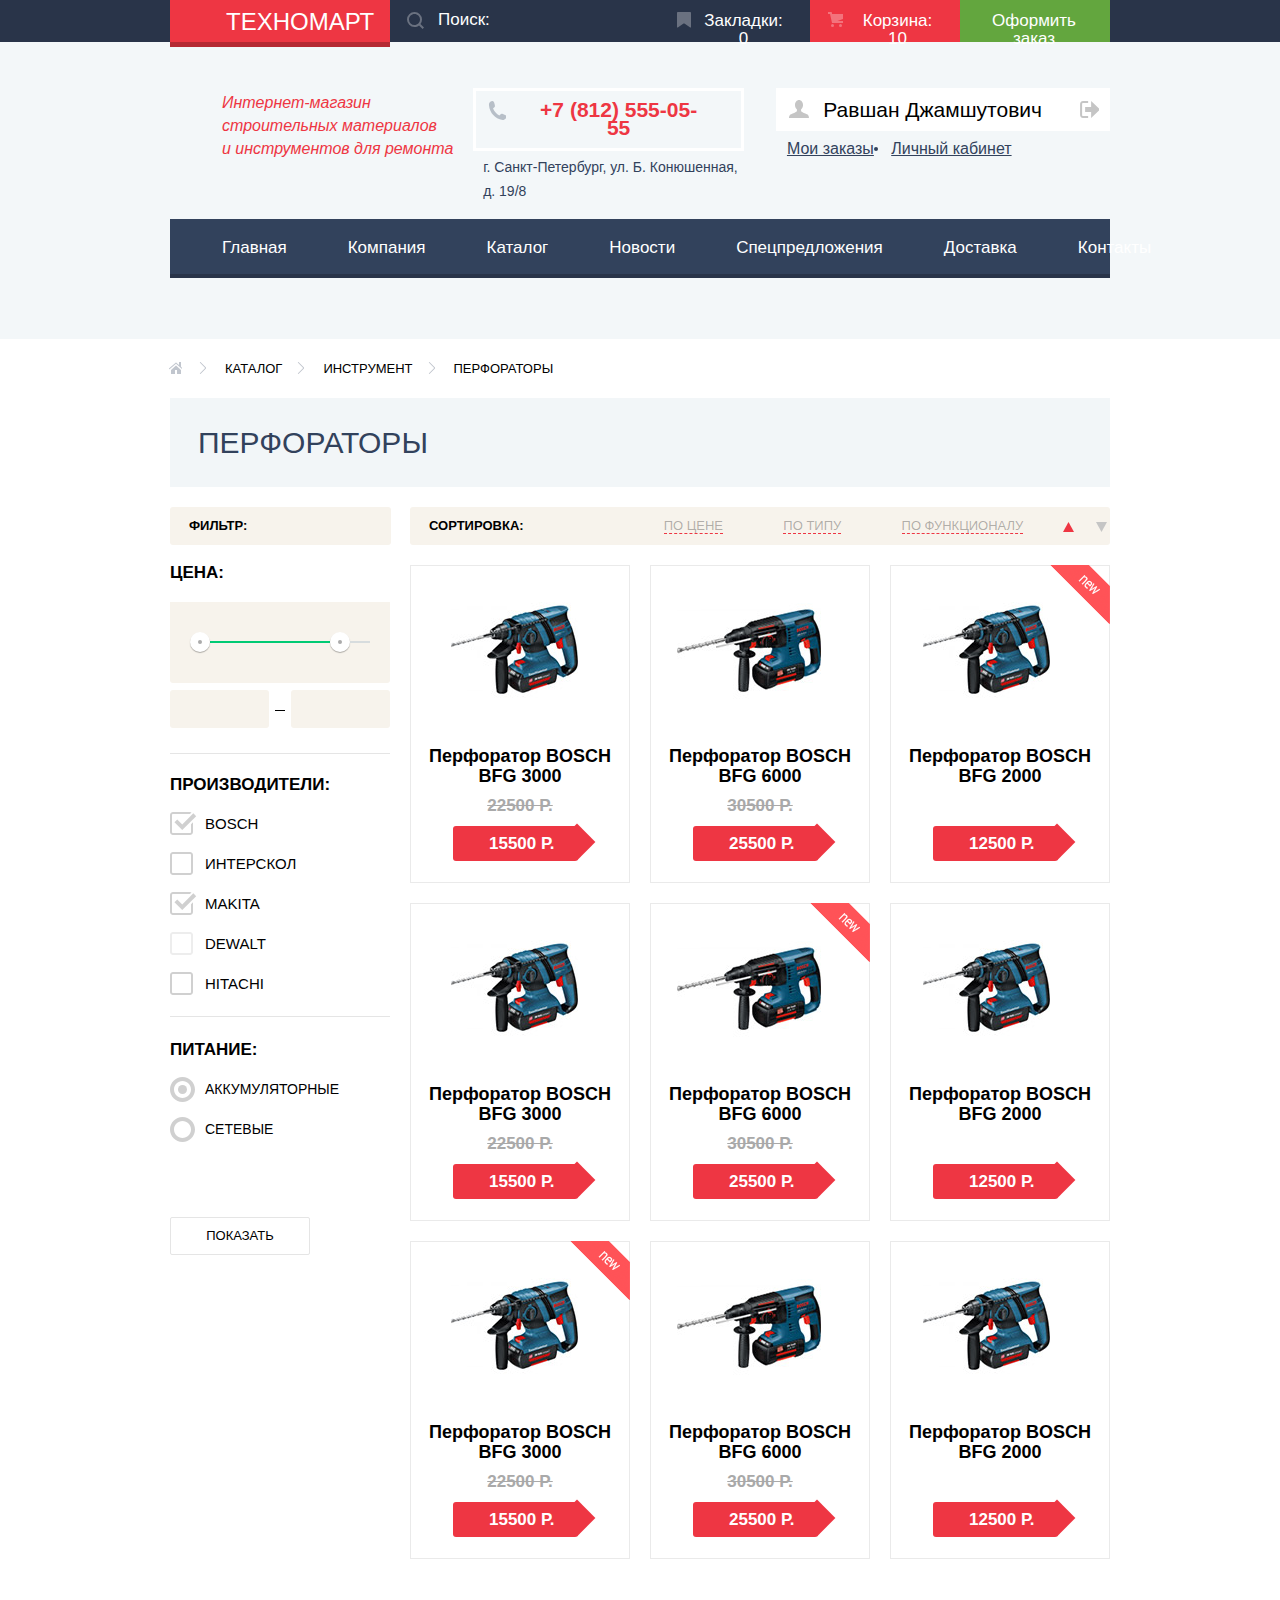
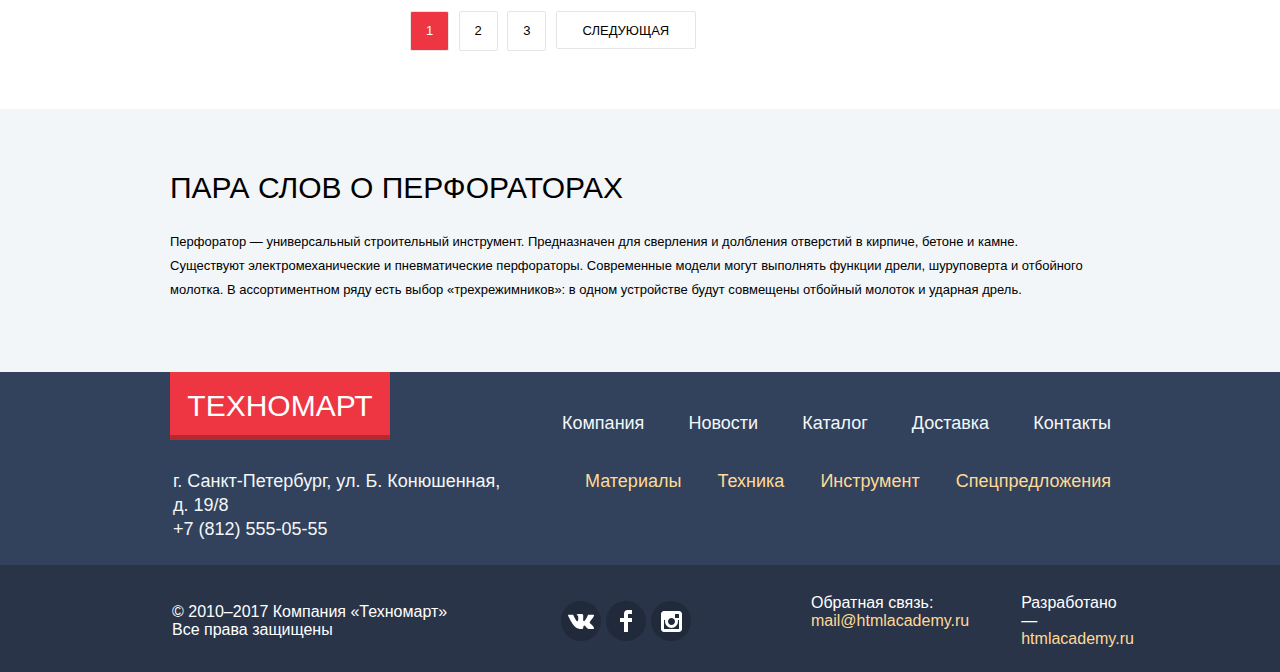
==== commit e4db588e: "Исправления" ====
--- a/catalog.html
+++ b/catalog.html
@@ -347,7 +347,8 @@
           <div class="wrapper-info-about">
             <section class="info-about container">
                 <h2 class="info-about-topic">ПАРА СЛОВ О ПЕРФОРАТОРАХ</h2>
-                <p class="information">Перфоратор – универсальный строительный инструмент. Предназначен для сверления и долбления отверстий в кирпиче, бетоне и камне.<br>Существуют электромеханические и пневматические перфораторы. Современные модели могут выполнять функции дрели, шуруповерта и отбойного молотка. В ассортиментном ряду есть выбор "трехрежимников": в одном устройстве будут совмещены отбойный молоток и ударная дрель.
+                <p class="information">Перфоратор — универсальный строительный инструмент.  Предназначен для сверления и долбления отверстий в кирпиче, бетоне и камне.<br> 
+Существуют электромеханические и пневматические перфораторы.  Современные модели могут выполнять функции дрели, шуруповерта и отбойного молотка.  В ассортиментном ряду есть выбор «трехрежимников»: в одном устройстве будут совмещены отбойный молоток и ударная дрель.
                 </p>
             </section>
             </div>
--- a/css/style.css
+++ b/css/style.css
@@ -431,7 +431,8 @@
 
 }
 
-.topic-gallery {
+.topic-gallery,
+.topic-gallery-2 {
 	display: block;
 	z-index: 100;
 	font-family: "Cuprum", Arial, sans-serif;
@@ -443,11 +444,17 @@
     text-transform: uppercase; 
     position: relative;
 left: 23px;
- top: -11px;
+ top: 26px;
    
 }
-
-.topic-gallery-slogan{
+.topic-gallery-2 {
+	margin: 0px;
+}
+.topic-gallery-slogan-2{
+	margin-top: 35px;
+}
+.topic-gallery-slogan-1,
+.topic-gallery-slogan-2{
 	display: block;
 	z-index: 100;
 	font-family: "PT Sans", Arial, sans-serif;
@@ -457,7 +464,7 @@
     color: #ffffff;
      position: relative;
 left: 25px;
- top: -61px;
+ top: -6px;
  margin-bottom: 0px;
 }
 
@@ -914,6 +921,7 @@
     font-weight: 400;
     color: #000000;
     text-transform: uppercase;
+
 }
 
 .main-topic-catalog {
@@ -1203,9 +1211,11 @@
 
 .pagination-item-active a{
 	color: #ffffff;
-
+border-radius: 2px;
+	border-style: solid;
+	border-width: 1px;
 	background-color: #ee3643;
-    border: 0px;
+   
 }
 .pagination-item-active a:focus {
 	color: #ffffff;
@@ -1574,7 +1584,10 @@
 .block-gallery {
 	position: relative;
 	display: flex;
-	flex-direction: column;
+	width: 620px;
+	height: 267px;
+
+
 }
 
 .btn-catalog {
@@ -1586,13 +1599,92 @@
 	padding-bottom: 9px;
 }
 
-
+.gallery-1{
+	position: absolute;
+	top:0px;
+	left: 0px;
+	margin: 0px;
+	
+}
+.gallery-2{
+	position: absolute;
+	top:0px;
+	left: 0px;
+	margin: 0px;
+	
+}
 .block-column {
 	display: flex;
 	flex-direction: column;
 	height: 266px;
 	align-items: flex-start;
 }
+.block-gallery-list {
+  margin: 0;
+  padding: 0;
+  padding-right: 20px;
+  width: 620px;
+  height: 267px;
+  list-style: none;
+}
+
+.block-gallery-item {
+	position: relative;
+	top:-37px;
+  display: none;
+  padding: 0px;
+  margin: 0px;
+  width: 620px;
+  height: 267px;
+}
+.block-gallery-item{
+	display: none;
+}
+.block-gallery-item:nth-child(1){
+
+
+  display: block;
+}
+
+.block-gallery-item:nth-child(2){
+	
+  position: absolute;
+  top:-1px;
+  background-repeat: no-repeat;
+ 
+}
+
+#slider-1:checked ~ .block-gallery-list .block-gallery-item:nth-child(1) {
+  display: block;
+}
+
+#slider-2:checked ~ .block-gallery-list .block-gallery-item:nth-child(2) {
+  display: block;
+}
+
+
+#slider-1:checked ~ .slider-controls .slider-controls-item--1::before,
+#slider-2:checked ~ .slider-controls .slider-controls-item--2::before {
+   content: "";
+  position: absolute;
+  left: 221px;
+  top: 203px;
+  z-index: 400;
+  width: 6px;
+  height: 6px;
+  margin: -4px;
+  background-color: #ee3643;
+  
+  border-radius: 50%;
+}
+
+#slider-2:checked ~ .block-gallery-list .block-gallery-item:nth-child(1){
+	display: none;
+}
+#slider-2:checked ~ .slider-controls .slider-controls-item--1::before{
+	display: none;
+}
+
 
 .wrapper-block {
 	display: flex;
@@ -1797,22 +1889,26 @@
     padding-bottom: 8px;
     padding-top: 8px;
     padding-left: 36px;
-    padding-right: 38px;
+    padding-right: 23px;
     color:white;
     background:#ee3643;
     border-radius:3px;
 
 }
 .main-gds-item-price .button:after{
-    content:"";
-    position:absolute;
-    bottom: -1px;
-    right:-23px;
-    width:0px;
-    height:0px;
-    border:20px solid white;
-    border-left-color:#ee3643;
-     border-radius:4px;
+     content: "";
+
+  position: absolute;
+
+  width: 26px;
+  height: 26px;
+  background-color: #ee3643;
+   transform: rotate(45deg);
+ left: 89%;
+ bottom: 16%;
+
+
+ 
 }
 
  .main-gds-item .button-buy{
@@ -2213,8 +2309,8 @@
 	padding-right: 52px;
 }
 .write-us {
-	display: none;
-}	
+	display:fixed;
+	}	
 
 .btn-about-us{
 	display: block;
@@ -2264,7 +2360,7 @@
 .slider-controls{
 	position: absolute;
   left: 100px;
-  bottom: 104px;
+  bottom: 227px;
   z-index: 200;
   
   width: 160px;
@@ -2292,7 +2388,7 @@
   position: absolute;
   top:197px;
   left: 215px;
-  z-index: 1;
+  z-index: 100;
   
   width: 10px;
   height: 10px;
@@ -2302,19 +2398,8 @@
   border-radius: 50%;
 }
 
-.slider-controls-item-1::before {
-  content: "";
-  position: absolute;
-  left: 221px;
-  top: 203px;
-  z-index: 2;
-  width: 6px;
-  height: 6px;
-  margin: -4px;
-  background-color: #ee3643;
-  
-  border-radius: 50%;
-}
+
+
 .gallery-button-back{
 	position: absolute;
 	top:40px;
@@ -2351,7 +2436,6 @@
 .main-chain {
 	display: flex;
 	
-	align-items: left;
 	flex-wrap: wrap;
 	padding: 0px;
 	margin:0px;
@@ -2371,11 +2455,14 @@
 	position: absolute;
 	left: -2px;
 	top:5px;
-}
+
+}
+
 .main-chain li{
 	position: relative;
-	margin-right: 40px;
+	margin-right:41px;
 	left: 14px;
+	
 }
 
 
@@ -2388,7 +2475,7 @@
 	background-color: inherit;
 	background-position:0 0;
 	position: absolute;
-	left: -20px;
+	left: -26px;
 	top:5px;
 }
 
@@ -2402,8 +2489,7 @@
 }
 
 .wrapper-filter{
-	min-height: 1202px;
-	width: 220px;
+		width: 220px;
 }
 .wrapper-sorting{
 	min-height: 1202px;
@@ -2450,7 +2536,7 @@
 	
 }
 .main-sorting-list{
-	min-width: 431px;
+	min-width: 420px;
 	display: flex;
 	justify-content: space-between;
 	align-items: flex-end;
@@ -2462,13 +2548,15 @@
 
 .direction-up-default{
 	position: absolute;
-	right: 20px;
+	right: 10px;
+	top:20px;
 
 }
 
 .direction-down{
 	position: relative;
-	right: -13px;
+	top:2px;
+	right: -23px;
 }
 
 .main-sorting {
@@ -2492,7 +2580,7 @@
 .pagination-number{
 	min-width: 37px;
 	padding-top:7px;
-	padding-bottom: 5px; 
+	padding-bottom: 7px; 
 	display: block;
 	text-align:center;
 }
@@ -2509,7 +2597,8 @@
 .pagination-list{
 	margin:0px;
 	padding: 0px;
-	margin-top:33px;
+	margin-top:32px;
+	margin-bottom: 57px;
 }
 
 
@@ -2620,11 +2709,11 @@
 }
 
 .main-filter-topic{
-	margin-bottom: 10px; 
+	margin-bottom: 13px; 
 }
 
 .filter-topic{
-	margin-bottom: 15px; 
+	margin-bottom: 14px; 
 }
 
 .wrapper-manufacturer {
@@ -2769,6 +2858,7 @@
 
 .inner-page .footer-all{
 	margin-top: 0px;
+
 }
 .footer-all-catalog{
 	background-color: #293449;
@@ -2817,3 +2907,7 @@
   clip: rect(0 0 0 0);
   overflow: hidden;
 }
+
+.write-us{
+	display: none;
+}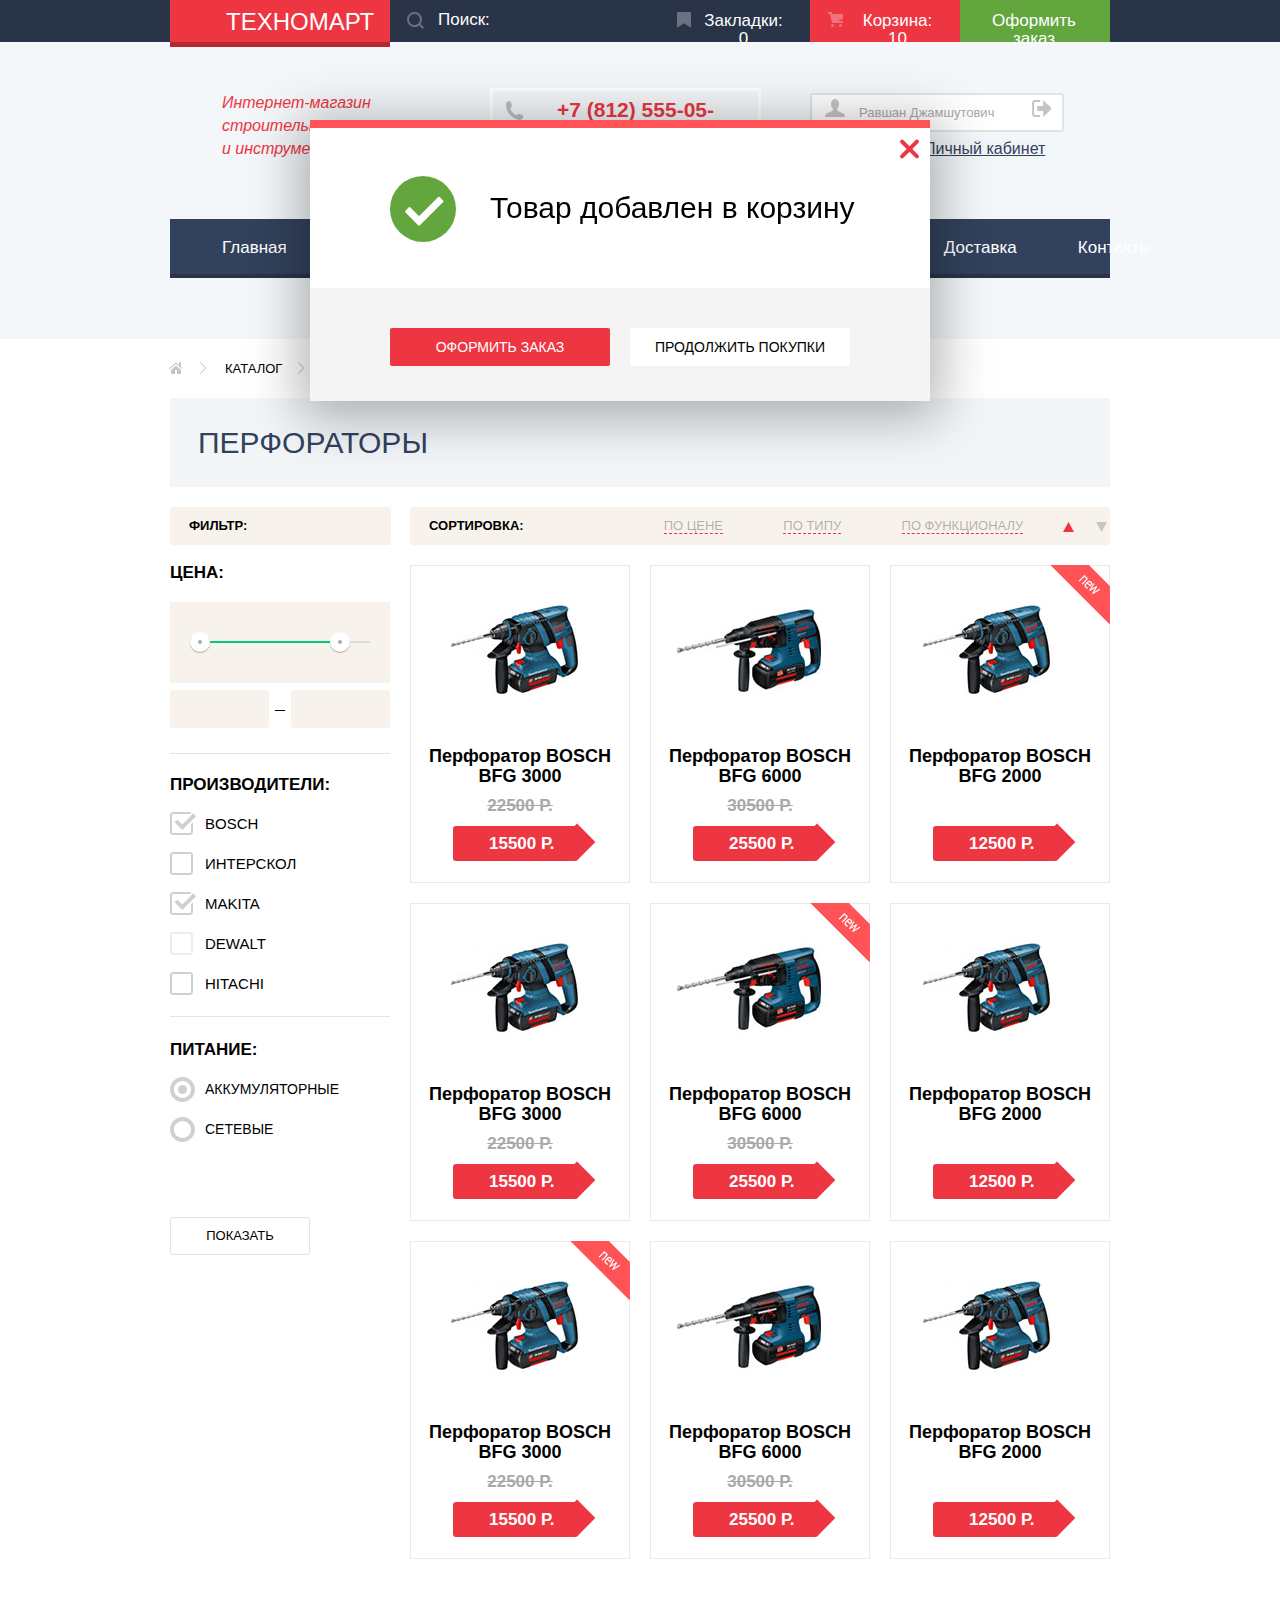
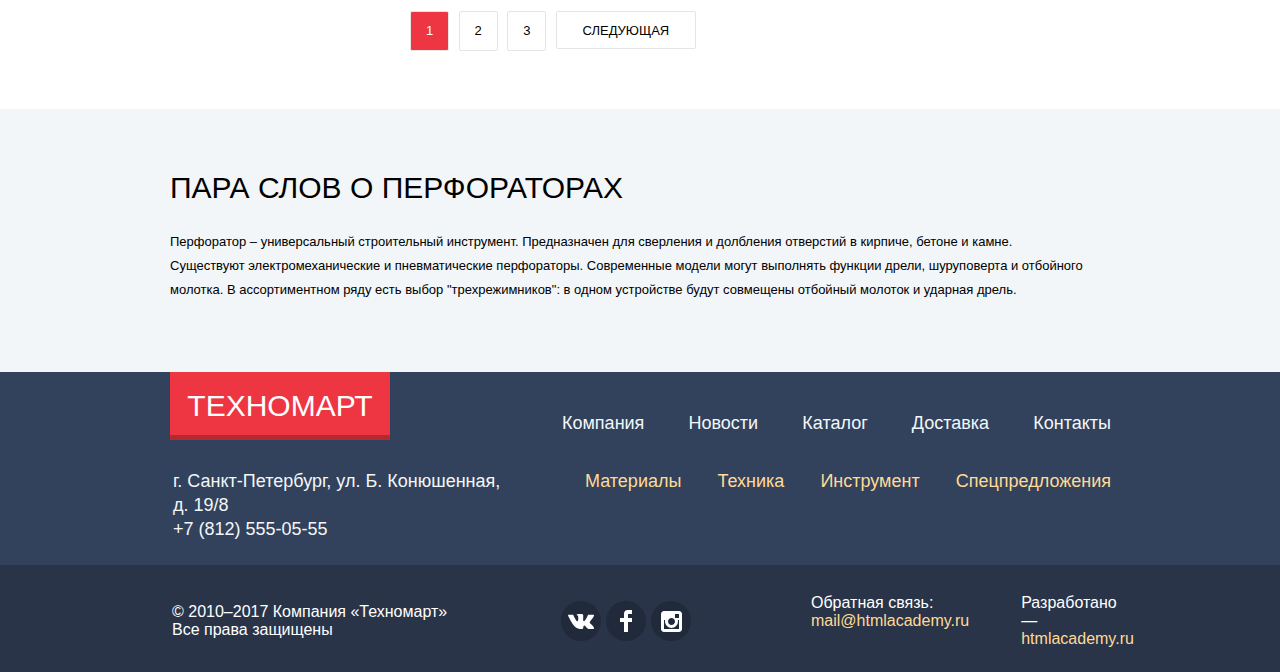
==== commit 3a4eb543: "Оформление контента" ====
--- a/catalog.html
+++ b/catalog.html
@@ -347,8 +347,7 @@
           <div class="wrapper-info-about">
             <section class="info-about container">
                 <h2 class="info-about-topic">ПАРА СЛОВ О ПЕРФОРАТОРАХ</h2>
-                <p class="information">Перфоратор — универсальный строительный инструмент.  Предназначен для сверления и долбления отверстий в кирпиче, бетоне и камне.<br> 
-Существуют электромеханические и пневматические перфораторы.  Современные модели могут выполнять функции дрели, шуруповерта и отбойного молотка.  В ассортиментном ряду есть выбор «трехрежимников»: в одном устройстве будут совмещены отбойный молоток и ударная дрель.
+                <p class="information">Перфоратор – универсальный строительный инструмент. Предназначен для сверления и долбления отверстий в кирпиче, бетоне и камне.<br>Существуют электромеханические и пневматические перфораторы. Современные модели могут выполнять функции дрели, шуруповерта и отбойного молотка. В ассортиментном ряду есть выбор "трехрежимников": в одном устройстве будут совмещены отбойный молоток и ударная дрель.
                 </p>
             </section>
             </div>
@@ -407,14 +406,17 @@
       </div>
       </div>
     </footer>
-        <form class="cart">
-            <label class="visually-hidden" for="close">Закрыть форму</label>
-            <button type="button" id="close"></button>
-            <p class="cart-name">Товар добавлен в корзину</p>
-            <p class="cart-btn">
+        <form class="form form-cart">
+            <button class="form-close" type="button">Закрыть</button>
+            <h2>Товар добавлен в корзину</h2>
+          <div class="form-bottom form-cart-btn">
+            <p>
                 <a class="btn-red" href="#">Оформить заказ</a>
+            </p>
+            <p>    
                 <a class="continue-shopping-btn" href="#">Продолжить покупки</a>
             </p>
+          </div>  
         </form> 
     </body>
 </html>
--- a/css/style.css
+++ b/css/style.css
@@ -795,38 +795,6 @@
 
 
 
-.write-us fieldset {
-	border: none;
-}
-
-.write-us label {
-	font-family: "Cuprum", Arial, sans-serif;
-	font-size: 18px;
-	line-height: 18px;
-	font-weight: 400;
-	color: #000000;
-}
-
-.users-name,
-.users-email,
-.users-massage {
-	font-family: "PT Sans", Arial, sans-serif;
-    font-size: 13px;
-    line-height: 18px;
-    font-weight: 400;
-	color: #a9a9a9
-}
-
-.btn-send {
-	font-family: "Cuprum", Arial, sans-serif;
-	font-size: 14px;
-	line-height: 18px;
-	font-weight: 400;
-	color: #ffffff;
-
-	background-color: #ee3643;
-	border-radius: 2px; 
-}
 /*стили для каталога:*/
 .inner-page {
 	color: #000000;
@@ -2907,7 +2875,258 @@
   clip: rect(0 0 0 0);
   overflow: hidden;
 }
-
-.write-us{
+/*форма главной страницы*/
+.form{
+	
+
+	position: fixed;
+	color: #000000;
+	background-color: #ffffff;
+	border-top: 8px #ff5357 solid;
+	box-shadow: 0px 10px 50px 10px rgba(0,0,0,0.3); 
+}
+
+.form-write-us{
+
+	top:120px;
+	left: 50%;
+ 
+    width: 460px;
+	padding: 46px 80px;
+	z-index: 1000; 
+	margin-left: -230px;
+}
+.form-close{
+	width: 25px;
+	height: 25px;
+
+	font-size: 0;
+	border: 0;
+	cursor: pointer;
+	position: absolute;
+	top:9px;
+	right: 10px;
+	background-color:rgba(0,0,0,0.0)  ;
+}
+.form-close::before,
+.form-close::after{
+	content: "";
+	position: absolute;
+	width: 25px;
+	height: 4px;
+	background-color: #ee3643;
+	top: 10px;
+  	left: 2px;
+  	border-radius: 2px;
+}
+.form-close::before {
+  transform: rotate(45deg);
+}
+.form-close::after {
+  transform: rotate(-45deg);
+}
+.form-top{
+	position: relative;
+}
+.form-top input[type="text"]{
+	position: relative;
+	top: 0;
+}
+
+.form-top input[type="text"]::-webkit-input-placeholder,
+.form-top input[type="email"]::-webkit-input-placeholder,
+textarea::-webkit-input-placeholder {
+ 	color: #a9a9a9;
+ 	z-index: 1;
+ }
+
+textarea{
+	position: relative;
+	top:-30px;
+}
+.form-top p{
+	width: 220px;
+	margin: 0;
+	margin-bottom: 20px;
+
+ }
+
+.form-top p:nth-child(2){
+	position: absolute;
+	top:0;
+	right: 0px;
+}
+.form-top input[type="text"],
+.form-top input[type="email"] {
+ font-family: "PT Sans", Arial, sans-serif;
+    font-size: 13px;
+    line-height: 18px;
+    font-weight: 400;
+	color: #a9a9a9;
+
+	  box-sizing: border-box;
+  width: 220px;
+  padding: 8px 14px;
+}
+.users-massage{
+	width: 432px;
+	padding:8px;
+	padding-left: 15px;
+	padding-bottom: 15px;
+	margin-bottom: 52px;
+	margin-top: 7px;
+
+
+}
+
+.form-write-us label{
+	font-family: "Cuprum", Arial, sans-serif;
+	font-size: 18px;
+	line-height: 18px;
+	font-weight: 400;
+	color: #000000;
+	margin-bottom: 9px;
+	display: block;
+}
+
+
+
+.users-name,
+.users-email,
+.users-massage {
+	font-family: "PT Sans", Arial, sans-serif;
+    font-size: 13px;
+    line-height: 18px;
+    font-weight: 400;
+	color: #a9a9a9;
+	border: 2px  #dee3e4 solid;
+	border-radius: 2px;
+}
+
+.btn-send {
+	font-family: "Cuprum", Arial, sans-serif;
+	font-size: 14px;
+	line-height: 18px;
+	font-weight: 400;
+	color: #ffffff;
+	background-color: #ee3643;
+	border-radius: 2px; 
+	border: none;
+	padding-top: 10px;
+	padding-bottom: 10px;
+	position: relative;
+	text-transform: uppercase;
+	width: 460px;
+	left: 80px;
+	top:35px;
+
+
+}
+.form-bottom {
+	background-color: #f4f4f4;
+	width: 100%;
+	height: 110px;
+	position: absolute;
+	left: 0;
+	bottom: 0;
+
+}
+
+
+/*форма добавления товара*/
+
+
+.form-cart{
+top:120px;
+margin-left: 310px;
+z-index: 1000;
+	width: 620px;
+	height: 270px;
+
+
+box-shadow: 0px 10px 50px 10px rgba(0,0,0,0.3); 	
+}
+
+.form-cart h2{
+font-family: "Cuprum", Arial, sans-serif;
+	font-size: 30px;
+	line-height: 18px;
+	font-weight: 400;
+	color: #000000;
+margin-top:71px;
+margin-left: 180px;
+	display: block;
+	padding-bottom: 50px;
+
+}
+.form-cart h2::before{
+	content: "";
+	width: 66px;
+	height:66px;
+	margin-right: 0px;
+	background-image: url("../img/form-1.svg");
+	background-color: inherit;
+	background-position:0 0;
+	position: absolute;
+	left: 80px;
+	top:48px;
+
+}
+
+.inner-page .form-bottom{
+	position: absolute;
+	top:160px;
+	height: 113px;
+	
+}
+.form-cart-btn{
+	
+	display: flex;
+	justify-content: space-between;
+}
+.form-cart-btn a{
+	display: block;
+	width: 220px;
+	margin-top: 27px;
+	padding-top:10px;
+	padding-bottom: 10px;
+	text-align: center;
+
+}
+.form-cart-btn p:nth-child(1){
+	margin-left:80px;
+}
+.form-cart-btn p:nth-child(2){
+	margin-right: 80px;
+
+}
+
+/*карта*/
+.form-map{
 	display: none;
-}+	top:50%;
+	left: 50%;
+margin:0;
+	width: 940px;
+	height: 446px;
+	border: none;
+	margin-left: -470px;
+	margin-top: -224px;
+	z-index: 1000;
+}
+.form-map p{
+	position: relative;
+	left: 0;
+	top:-13px;
+}
+
+
+
+
+
+
+
+
+
+
+
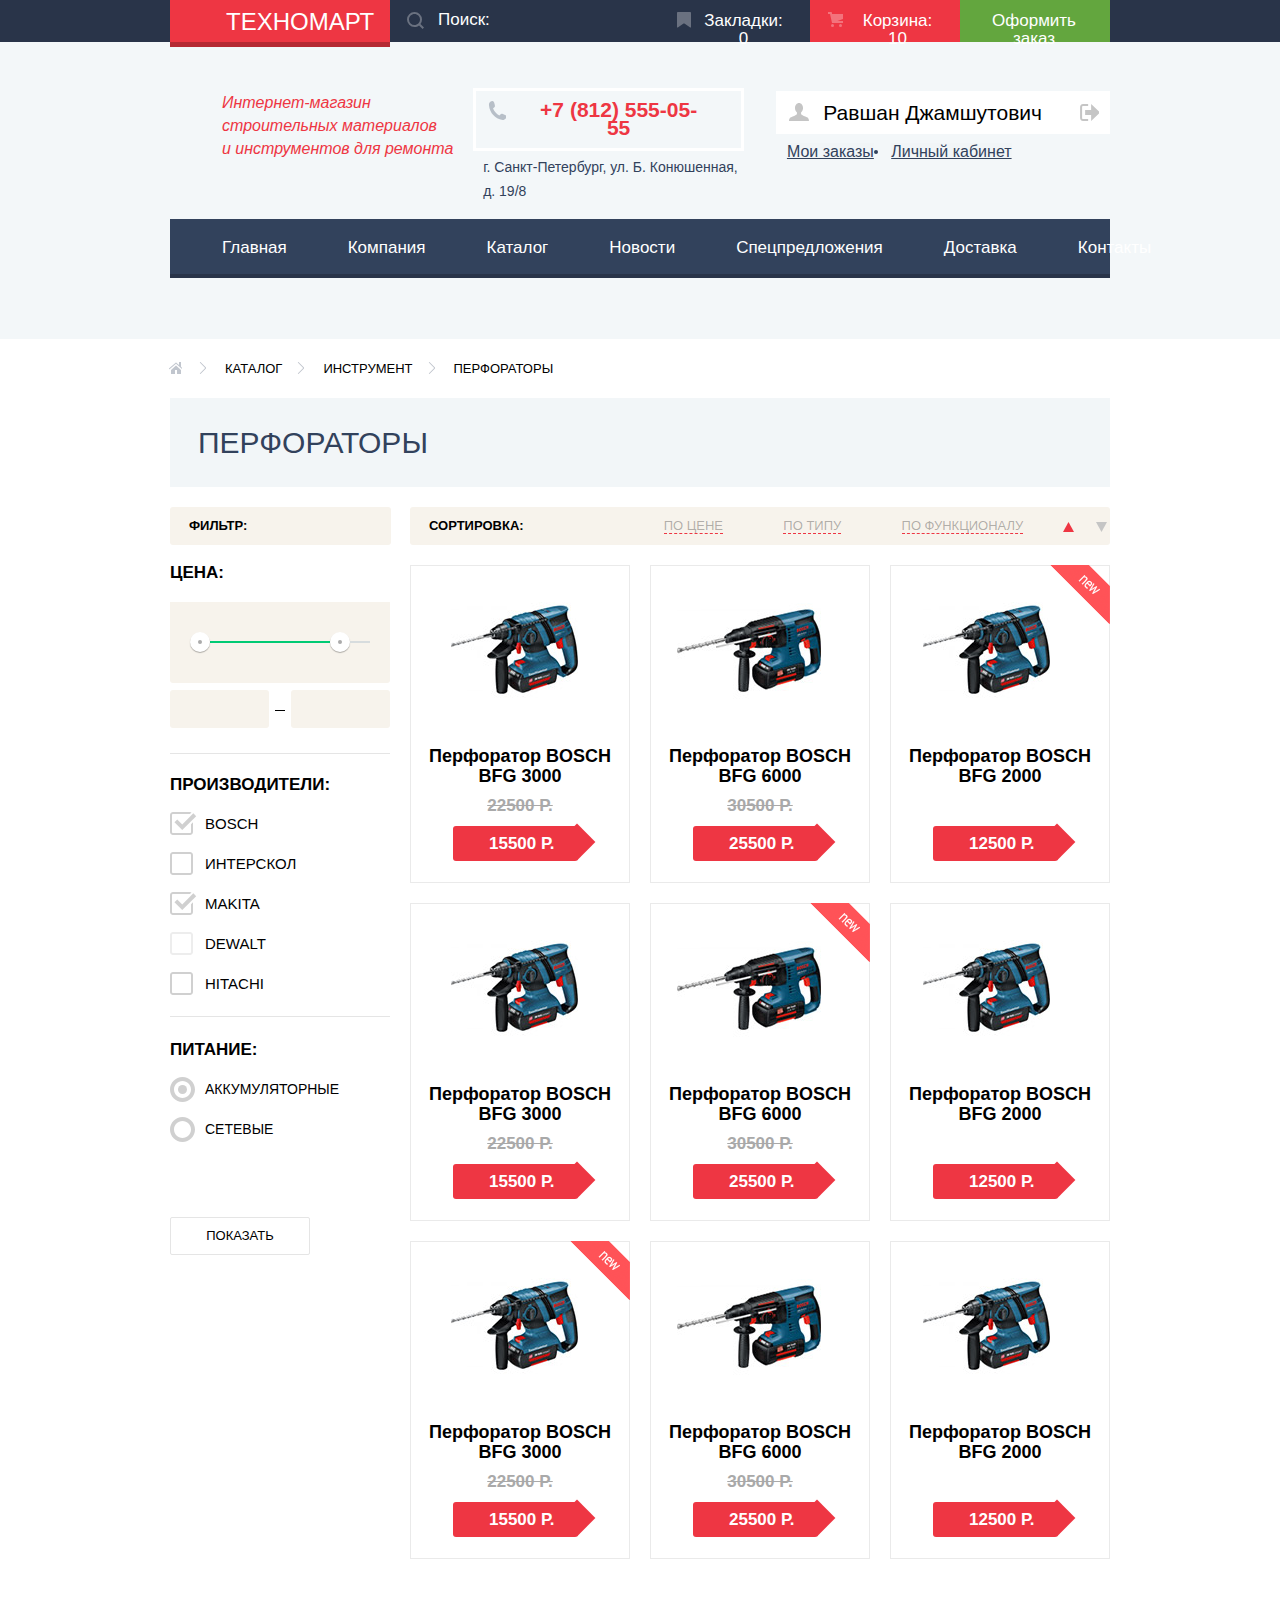
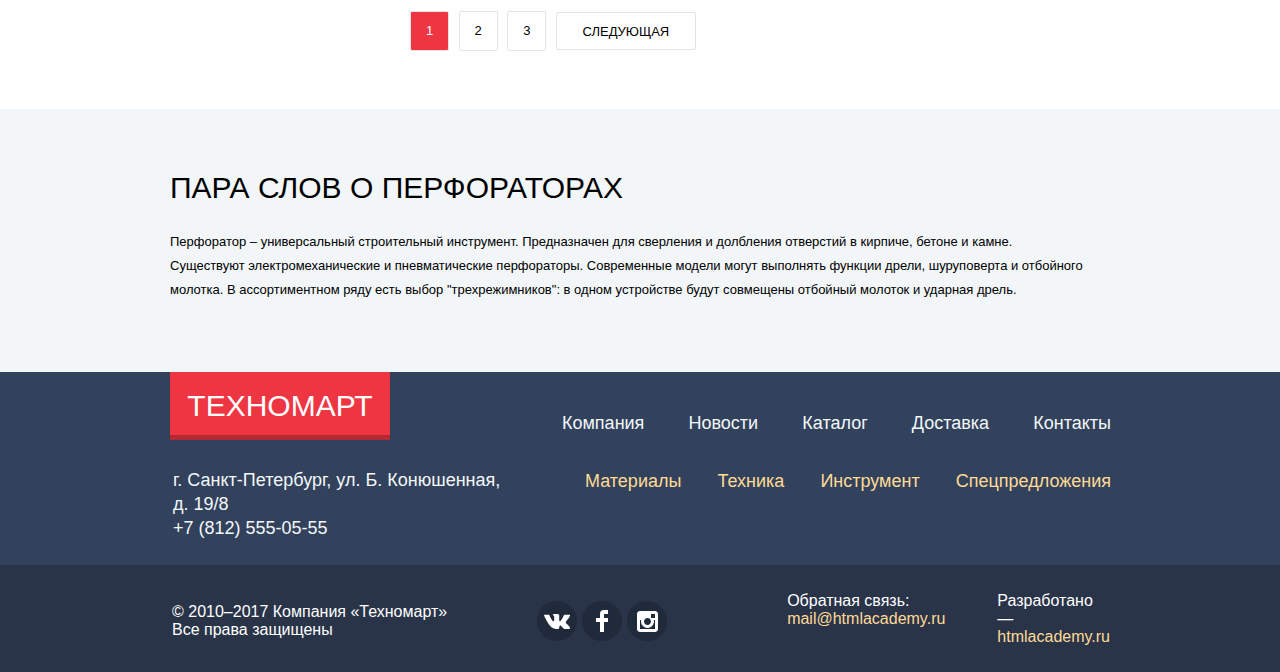
==== commit a3117777: "Базовые критерии" ====
--- a/catalog.html
+++ b/catalog.html
@@ -12,9 +12,9 @@
                 <div class="container">
                     <p class="logo" tabindex="0"><a href="index.html">Техномарт</a></p>
                     <form class="header-search">
-            <input class="header-search-block" type="search" name="srch" placeholder="Поиск:" id="header-search-id">
-            <label class="visually-hidden search-icon" for="header-search-id">Поиск</label>
-          </form>
+                        <input class="header-search-block" type="search" name="srch" placeholder="Поиск:" id="header-search-id">
+                        <label class="visually-hidden search-icon" for="header-search-id">Поиск</label>
+                    </form>
                     <a href="#" class="header-marker">Закладки: 0</a>
                     <a href="#" class="header-pannier">Корзина: 10</a>
                     <a href="#" class="header-checkout">Оформить заказ</a>
@@ -23,400 +23,394 @@
             <div class="header-bottom">
                 <div class="container">
                     <div class="site-slogan">
-          <h1 class="header-middle-slogan">Интернет-магазин<br>строительных материалов<br>и инструментов для ремонта</h1>
-          </div>
-          <div class="header-middle-contacts">
-            <p class="tel"><b>+7 (812) 555-05-55</b></p>
-            <p class="adress">г. Санкт-Петербург, ул. Б. Конюшенная, д. 19/8</p>
-          </div>
-                <div class="user-navigation">
-                    <p>
-                        <span class="users-name" tabindex="0">Равшан Джамшутович</span>
-                        <a href="index.html"></a>
-                    </p>
-                    <ul class="list-hiden user-navigation-link">
-                        <li><a href="My-orders.html">Мои заказы</a></li>
-                        <li><a href="private-office.html">Личный кабинет</a></li>
-                    </ul>
+                        <h1 class="header-middle-slogan">Интернет-магазин</h1>
+                        <h1 class="header-middle-slogan">строительных материалов</h1>
+                        <h1 class="header-middle-slogan">и инструментов для ремонта</h1>
+                    </div>
+                    <div class="header-middle-contacts">
+                        <p class="tel"><b>+7 (812) 555-05-55</b></p>
+                        <p class="adress">г. Санкт-Петербург, ул. Б. Конюшенная, д. 19/8</p>
+                    </div>
+                    <div class="user-navigation">
+                        <p>
+                            <span class="user-name" tabindex="0">Равшан Джамшутович</span>
+                            <a href="index.html"></a>
+                        </p>
+                        <ul class="list-hiden user-navigation-link">
+                            <li><a href="My-orders.html">Мои заказы</a></li>
+                            <li><a href="private-office.html">Личный кабинет</a></li>
+                        </ul>
+                    </div>
+                    <section class="header-nav">
+                        <div class="container">
+                            <h2 class="visually-hidden">Меню сайта</h2>
+                            <ul class="list-hiden site-navigation">
+                                <li><a class="main" href="index.html">Главная</a></li>
+                                <li><a class="company" href="company.html">Компания</a></li>
+                                <li><a class="catalog" href="catalog.html">Каталог</a></li>
+                                <li><a class="news" href="news.html">Новости</a></li>
+                                <li><a class="special-offers" href="special-offers.html">Спецпредложения</a></li>
+                                <li><a class="delivery" href="delivery.html">Доставка</a></li>
+                                <li><a class="contacts" href="contacts.html">Контакты</a></li>
+                            </ul>
+                        </div>
+                    </section>
                 </div>
-                <section class="header-nav">
-            <div class="container">
-              <h2 class="visually-hidden">Меню сайта</h2>
-              <ul class="list-hiden site-navigation">
-              <li><a class="main" href="index.html">Главная</a></li>
-              <li><a class="company" href="company.html">Компания</a></li>
-              <li><a class="catalog" href="catalog.html">Каталог</a></li>
-              <li><a class="news" href="news.html">Новости</a></li>
-                <li><a class="special-offers" href="special-offers.html">Спецпредложения</a></li>
-              <li><a class="delivery" href="delivery.html">Доставка</a></li>
-              <li><a class="contacts" href="contacts.html">Контакты</a></li>
-            </ul>
-              
-          </div>
-        </section>
-            </div>
             </div>    
         </header>
-
         <main class="main-catalog">
-          <div class="container">
-            <ul class="list-hiden main-chain user-navigation">
-                <li><a href="index.html" class="main-chain-home"></a></li>
-                <li><a href="catalog.html">Каталог</a></li>
-                <li><a href="tools.html">Инструмент</a></li>
-                <li><a href="#">Перфораторы</a></li>
-            </ul>
-            <h2 class="main-topic-catalog">ПЕРФОРАТОРЫ</h2>
-            <div class="catalog-columns">
-              <div class="wrapper-filter">
-                <div class="main-filter">
-                  <p class="main-filter-topic"><b>Фильтр:</b></p>
-                   <form class="main-filter-form" method="get" action="https://echo.htmlacademy.ru">
-                    
-                    <fieldset class="main-filter-wrapper">
-                       <legend class="filter-topic">Цена:</legend>
-                       <div  class="wrapper-pices">
-                      <div class="filter-range">
-                         <div class="filter-circle-min"><span class="dot"></span></div>
-                         <div class="filter-line-green"></div>
-                         <div class="filter-circle-max"><span class="dot"></span></div>
-                         <div class="filter-line"></div>
-
-                       </div>
-                       
-                        <input class="min" type="number" name="min-price" id="min-price" min="0">
-                        <label class="visually-hidden" for="min-price">минимальная цена</label><span class="dash"></span><input class="max" type="number" name="max-price" id="max-price" max="30000">
-                        <label class="visually-hidden" for="max-price">максимальная цена</label>
+            <div class="container">
+                <ul class="list-hiden main-chain user-navigation">
+                    <li><a href="index.html" class="main-chain-home"></a></li>
+                    <li><a href="catalog.html">Каталог</a></li>
+                    <li><a href="tools.html">Инструмент</a></li>
+                    <li><a href="#">Перфораторы</a></li>
+                </ul>
+                <h2 class="main-topic-catalog">ПЕРФОРАТОРЫ</h2>
+                <div class="catalog-columns">
+                    <div class="wrapper-filter">
+                        <div class="main-filter">
+                            <p class="main-filter-topic"><b>Фильтр:</b></p>
+                            <form class="main-filter-form" method="get" action="https://echo.htmlacademy.ru">
+                                <fieldset class="main-filter-wrapper">
+                                    <legend class="filter-topic">Цена:</legend>
+                                    <div  class="wrapper-pices">
+                                        <div class="filter-range">
+                                            <div class="filter-circle-min"><span class="dot"></span></div>
+                                            <div class="filter-line-green"></div>
+                                            <div class="filter-circle-max"><span class="dot"></span></div>
+                                            <div class="filter-line"></div>
+                                        </div>
+                                        <input class="min" type="number" name="min-price" id="min-price" min="0">
+                                        <label class="visually-hidden" for="min-price">минимальная цена</label><span class="dash"></span><input class="max" type="number" name="max-price" id="max-price" max="30000">
+                                        <label class="visually-hidden" for="max-price">максимальная цена</label>
+                                    </div>
+                                </fieldset>
+                                <fieldset class="main-filter-wrapper">
+                                    <legend class="filter-topic">Производители:</legend>
+                                    <div  class="wrapper-manufacturer">
+                                        <ul class="list-hiden manufacturer-checkbox">
+                                            <li class="main-filter-option">
+                                                <input class="visually-hidden filter-input filter-checkbox-off" type="checkbox" name="BOSCH" id="filter-Bosch" checked>
+                                                <label for="filter-Bosch">BOSCH</label>
+                                            </li>
+                                            <li class="main-filter-option">
+                                                <input class="visually-hidden filter-input  filter-checkbox-off" type="checkbox" name="Интерскол" id="filter-interscol">  
+                                                <label for="filter-interscol">Интерскол</label> 
+                                            </li>
+                                            <li class="main-filter-option">
+                                                <input class="visually-hidden filter-input  filter-checkbox-off" type="checkbox" name="Makita"
+id="filter-Makita" checked>
+                                                <label for="filter-Makita">Makita</label> 
+                                            </li>
+                                            <li class="main-filter-option">
+                                                <input disabled class="visually-hidden filter-input filter-checkbox-off" type="checkbox" name="DeWALT"
+id="filter-DeWALT">
+                                                <label for="filter-DeWALT">DeWALT</label>
+                                            </li>
+                                            <li class="main-filter-option">
+                                                <input  class="visually-hidden filter-input filter-checkbox-off" type="checkbox" name="HITACHI" id="filter-HITACHI" >
+                                                <label for="filter-HITACHI">HITACHI</label>
+                                            </li>
+                                            <li class="visually-hidden main-filter-option">
+                                                <input class="visually-hidden filter-input  filter-checkbox-off" type="checkbox" name="LG" id="filter-LG">
+                                                <label for="filter-LG">LG</label> 
+                                            </li>
+                                            <li class="visually-hidden main-filter-option">
+                                                <input class="visually-hidden filter-input filter-checkbox-off" type="checkbox" name="AEG" id="filter-AEG">
+                                                <label for="filter-AEG">AEG</label> 
+                                            </li>
+                                            <li class="visually-hidden main-filter-option">
+                                                <input class="visually-hidden filter-input  filter-checkbox-off" type="checkbox" name="Metabo" id="filter-Metabo">
+                                                <label for="filter-Metabo">Metabo</label> 
+                                            </li>
+                                        </ul>
+                                    </div>
+                                </fieldset>
+                                <fieldset class="main-filter-wrapper">
+                                    <legend class="filter-topic">Питание:</legend>
+                                    <div class="wrapper-filter-option">
+                                        <ul class="list-hiden filter-option">
+                                            <li class="main-filter-option">
+                                                <input class="visually-hidden filter-supply-radio-off" type="radio" name="variant-supply" value="accumulator" id="filter-accumulator" checked>
+                                                <label for="filter-accumulator">Аккумуляторные</label> 
+                                            </li>
+                                            <li class="main-filter-option">
+                                                <input class="visually-hidden filter-supply-radio-off" type="radio" name="variant-supply" value="mains-power-supply" id="filter-mains-power-supply">
+                                                <label for="filter-mains-power-supply">Сетевые</label> 
+                                            </li>
+                                        </ul> 
+                                    </div>         
+                                </fieldset> 
+                                <button type="submit" class="filter-button">Показать</button> 
+                            </form>
+                        </div>
                     </div>
-                  </fieldset>
-                  
-                    <fieldset class="main-filter-wrapper">
-                        <legend class="filter-topic">Производители:</legend>
-                        <div  class="wrapper-manufacturer">
-                        <ul class="list-hiden manufacturer-checkbox">
-                            <li class="main-filter-option">
-                                <input class="visually-hidden filter-input filter-checkbox-off" type="checkbox" name="BOSCH" id="filter-Bosch" checked>
-                                <label for="filter-Bosch">BOSCH</label>
-                            </li>
-                            <li class="main-filter-option">
-                                <input class="visually-hidden filter-input  filter-checkbox-off" type="checkbox" name="Интерскол" id="filter-interscol">  
-                                <label for="filter-interscol">Интерскол</label> 
-                            </li>
-                            <li class="main-filter-option">
-                                <input class="visually-hidden filter-input  filter-checkbox-off" type="checkbox" name="Makita"
-id="filter-Makita" checked>
-                                <label for="filter-Makita">Makita</label> 
-                            </li>
-                            <li class="main-filter-option">
-                                <input disabled class="visually-hidden filter-input filter-checkbox-off" type="checkbox" name="DeWALT"
-id="filter-DeWALT">
-                                <label for="filter-DeWALT">DeWALT</label>
-                            </li>
-                            <li class="main-filter-option">
-                                <input  class="visually-hidden filter-input filter-checkbox-off" type="checkbox" name="HITACHI" id="filter-HITACHI" >
-                                <label for="filter-HITACHI">HITACHI</label>
-                            </li>
-                            <li class="visually-hidden main-filter-option">
-                                <input class="visually-hidden filter-input  filter-checkbox-off" type="checkbox" name="LG" id="filter-LG">
-                                <label for="filter-LG">LG</label> 
-                            </li>
-                            <li class="visually-hidden main-filter-option">
-                                <input class="visually-hidden filter-input filter-checkbox-off" type="checkbox" name="AEG" id="filter-AEG">
-                                <label for="filter-AEG">AEG</label> 
-                            </li>
-                            <li class="visually-hidden main-filter-option">
-                                <input class="visually-hidden filter-input  filter-checkbox-off" type="checkbox" name="Metabo" id="filter-Metabo">
-                                <label for="filter-Metabo">Metabo</label> 
-                            </li>
-                        </ul>
+                    <div class="wrapper-sorting">
+                        <div class="main-sorting">
+                            <p class=" main-sorting-topic"><b>Сортировка:</b></p>
+                            <ul class="list-hiden main-sorting-list">
+                                <li class="main-sorting-list-item">
+                                    <a href="/catalog?sort=price">По цене</a>
+                                </li>
+                                <li class="main-sorting-list-item">
+                                    <a href="/catalog?sort=type">По типу</a>
+                                </li>
+                                <li class="main-sorting-list-item">
+                                    <a href="/catalog?sort=functional">По функционалу</a>
+                                </li>
+                                <li class="sorting-active direction-up-default">
+                                    <a class="visually-hidden" href="/catalog?sort=up">по возрастанию</a>
+                                <li class="direction-down">
+                                    <a class="visually-hidden" href="/catalog?sort=down">по убыванию</a>
+                                </li> 
+                            </ul>
+                        </div>
+                        <section class="gds-column">
+                            <ul class="list-hiden main-gds-list">
+                                <li class="main-gds-item">
+                                    <div class="actions">
+                                        <a class="button-buy" href="#">Купить</a>
+                                        <a class="button-mark" href="#">В закладки</a>
+                                    </div>
+                                    <a href="main-gds-item.html">
+                                        <p class="main-gds-image">
+                                            <img class="BFG-3000" src="img/product-2.jpg" width="127" height="112" alt="Перфоратор BOSCH BFG 3000">
+                                        </p> 
+                                        <h3 class="main-gds-category">Перфоратор BOSCH</h3>
+                                        <h3 class="main-gds-id">BFG 3000</h3>
+                                    </a>
+                                    <p class="old-price">22500 Р.</p>
+                                    <p class="main-gds-item-price">
+                                        <a class="button" href="#">15500 Р.</a>
+                                    </p>
+                                </li>
+                                <li class="main-gds-item">
+                                      <div class="actions">
+                                          <a class="button-buy" href="#">Купить</a>
+                                          <a class="button-mark" href="#">В закладки</a>
+                                      </div>
+                                      <a href="main-gds-item.html">
+                                          <p class="main-gds-image">
+                                              <img class="BFG-6000" src="img/product-3.jpg" width="144" height="128" alt="Перфоратор BOSCH BFG 6000">
+                                          </p>
+                                          <h3 class="main-gds-category">Перфоратор BOSCH</h3>
+                                          <h3 class="main-gds-id">BFG 6000</h3>
+                                      </a>
+                                      <p class="old-price">30500 Р.</p>
+                                      <p class="main-gds-item-price">
+                                          <a class="button" href="#">25500 Р.</a>
+                                      </p>
+                                  </li>
+                                  <li class="flag main-gds-item">
+                                      <div class="actions">
+                                          <a class="button-buy" href="#">Купить</a>
+                                          <a class="button-mark" href="#">В закладки</a>
+                                      </div>
+                                      <a href="main-gds-item.html">
+                                          <p class="main-gds-image">
+                                              <img class="BFG-2000" src="img/product-4.jpg" width="127" height="112" alt="Перфоратор BOSCH BFG 2000">
+                                          </p>
+                                          <h3 class="main-gds-category">Перфоратор BOSCH</h3>
+                                          <h3 class="main-gds-id">BFG 2000</h3>
+                                      </a>
+                                      <p class="main-gds-item-price">
+                                          <a class="button" href="#">12500 Р.</a>
+                                      </p>
+                                  </li>
+                                  <li class="main-gds-item">
+                                      <div class="actions">
+                                          <a class="button-buy" href="#">Купить</a>
+                                          <a class="button-mark" href="#">В закладки</a>
+                                      </div>
+                                      <a href="main-gds-item.html">
+                                          <p class="main-gds-image">
+                                              <img class="BFG-3000" src="img/product-2.jpg" width="127" height="112" alt="Перфоратор BOSCH BFG 3000">
+                                          </p>
+                                          <h3 class="main-gds-category">Перфоратор BOSCH</h3>
+                                          <h3 class="main-gds-id">BFG 3000 </h3>
+                                      </a>
+                                      <p class="old-price">22500 Р.</p>
+                                      <p class="main-gds-item-price">
+                                          <a class="button" href="#">15500 Р.</a>
+                                      </p>
+                                  </li>
+                                  <li class="flag main-gds-item">
+                                      <div class="actions">
+                                          <a class="button-buy" href="#">Купить</a>
+                                          <a class="button-mark" href="#">В закладки</a>
+                                      </div>
+                                      <a href="main-gds-item.html">
+                                          <p class="main-gds-image">
+                                              <img class="BFG-6000" src="img/product-3.jpg" width="144" height="128" alt="Перфоратор BOSCH BFG 6000">
+                                          </p> 
+                                          <h3 class="main-gds-category">Перфоратор BOSCH</h3>
+                                          <h3 class="main-gds-id">BFG 6000</h3> 
+                                      </a>
+                                      <p class="old-price">30500 Р.</p>
+                                      <p class="main-gds-item-price">
+                                          <a class="button" href="#">25500 Р.</a>
+                                      </p>
+                                  </li>
+                                  <li class="main-gds-item">
+                                      <div class="actions">
+                                          <a class="button-buy" href="#">Купить</a>
+                                          <a class="button-mark" href="#">В закладки</a>
+                                      </div>
+                                      <a href="main-gds-item.html">
+                                          <p class="main-gds-image">
+                                              <img class="BFG-2000" src="img/product-4.jpg" width="127" height="112" alt="Перфоратор BOSCH BFG 2000">
+                                          </p>
+                                          <h3 class="main-gds-category">Перфоратор BOSCH</h3>
+                                          <h3 class="main-gds-id">BFG 2000
+                                          </h3>   
+                                      </a>
+                                      <p class="main-gds-item-price">
+                                          <a class="button" href="#">12500 Р.</a>
+                                      </p>
+                                  </li>
+                                  <li class="flag main-gds-item">
+                                      <div class="actions">
+                                          <a class="button-buy" href="#">Купить</a>
+                                          <a class="button-mark" href="#">В закладки</a>
+                                      </div>
+                                      <a href="main-gds-item.html">
+                                          <p class="main-gds-image">
+                                              <img class="BFG-3000" src="img/product-2.jpg" width="127" height="112" alt="Перфоратор BOSCH BFG 3000">
+                                          </p>
+                                          <h3 class="main-gds-category">Перфоратор BOSCH</h3>
+                                          <h3 class="main-gds-id">BFG 3000</h3> 
+                                      </a>
+                                      <p class="old-price">22500 Р.</p>
+                                      <p class="main-gds-item-price">
+                                          <a class="button" href="#">15500 Р.</a>
+                                      </p>
+                                  </li>
+                                  <li class="main-gds-item">
+                                      <div class="actions">
+                                          <a class="button-buy" href="#">Купить</a>
+                                          <a class="button-mark" href="#">В закладки</a>
+                                      </div>
+                                      <a href="main-gds-item.html">
+                                          <p class="main-gds-image">
+                                              <img class="BFG-6000" src="img/product-3.jpg" width="144" height="128" alt="Перфоратор BOSCH BFG 6000">
+                                          </p>
+                                          <h3 class="main-gds-category">Перфоратор BOSCH</h3>
+                                          <h3 class="main-gds-id">BFG 6000 </h3>
+                                      </a>
+                                      <p class="old-price">30500 Р.</p>
+                                      <p class="main-gds-item-price">
+                                          <a class="button" href="#">25500 Р.</a>
+                                      </p>
+                                  </li>
+                                  <li class="main-gds-item">
+                                      <div class="actions">
+                                          <a class=" button-buy" href="#">Купить</a>
+                                          <a class=" button-mark" href="#">В закладки</a>
+                                      </div>
+                                      <a href="main-gds-item.html">
+                                          <p class="main-gds-image">
+                                              <img class="BFG-2000" src="img/product-4.jpg" width="127" height="112" alt="Перфоратор BOSCH BFG 2000">
+                                          </p>
+                                          <h3 class="main-gds-category">Перфоратор BOSCH</h3>
+                                          <h3 class="main-gds-id">BFG 2000</h3>
+                                      </a>
+                                      <p class="main-gds-item-price">
+                                          <a class="button" href="#">12500 Р.</a>
+                                      </p>
+                                  </li>
+                              </ul>
+                              <ul class="list-hiden pagination-list">
+                                  <li class="pagination-item pagination-item-active"><a class="pagination-number" href="#">1</a></li>
+                                  <li class="pagination-item"><a class="pagination-number" href="#">2</a></li>
+                                  <li class="pagination-item"><a class="pagination-number" href="#">3</a></li>
+                                  <li class="pagination-item"><a class="button-next" href="#">Следующая</a></li>
+                              </ul>
+                          </section>
                       </div>
-                    </fieldset>
-                    <fieldset class="main-filter-wrapper">
-                        <legend class="filter-topic">Питание:</legend>
-                        <div class="wrapper-filter-option">
-                        <ul class="list-hiden filter-option">
-                            <li class="main-filter-option">
-                                <input class="visually-hidden filter-supply-radio-off" type="radio" name="variant-supply" value="accumulator" id="filter-accumulator" checked>
-                                <label for="filter-accumulator">Аккумуляторные</label> 
-                            </li>
-                            <li class="main-filter-option">
-                                <input class="visually-hidden filter-supply-radio-off" type="radio" name="variant-supply" value="mains-power-supply" id="filter-mains-power-supply">
-                                <label for="filter-mains-power-supply">Сетевые</label> 
-                            </li>
-                        </ul> 
-                        </div>         
-                    </fieldset> 
-                    <button type="submit" class="filter-button">Показать</button> 
-                </form>
-            </div>
-            </div>
-            <div class="wrapper-sorting">
-            <div class="main-sorting">
-                <p class=" main-sorting-topic"><b>Сортировка:</b></p>
-                <ul class="list-hiden main-sorting-list">
-                    <li class="main-sorting-list-item">
-                        <a href="/catalog?sort=price">По цене</a>
-                    </li>
-                    <li class="main-sorting-list-item">
-                        <a href="/catalog?sort=type">По типу</a>
-                    </li>
-                    <li class="main-sorting-list-item">
-                        <a href="/catalog?sort=functional">По функционалу</a>
-                    </li>
-                    <li class="sorting-active direction-up-default">
-                        <a class="visually-hidden" href="/catalog?sort=up">по возрастанию</a>
-                       
-
-                    <li class="direction-down">
-                        <a class="visually-hidden" href="/catalog?sort=down">по убыванию</a>
-                       
-                    </li> 
-                </ul>
-            </div>
-            <section class="gds-column">
-                <ul class="list-hiden main-gds-list">
-                    <li class="main-gds-item">
-                        <div class="actions">
-                            <a class="button-buy" href="#">Купить</a>
-                            <a class="button-mark" href="#">В закладки</a>
-                        </div>
-                        <a href="main-gds-item.html">
-                            <p class="main-gds-image">
-                                <img class="BFG-3000" src="img/product-2.jpg" width="127" height="112" alt="Перфоратор BOSCH BFG 3000">
-                            </p> 
-                            <h3 class="main-gds-category">Перфоратор BOSCH</h3>
-                            <h3 class="main-gds-id">BFG 3000</h3>
-                            
-                        </a>
-                         <p class="old-price">22500 Р.</p>
-                        <p class="main-gds-item-price">
-                           <a class="button" href="#">15500 Р.</a>
-                        </p>
-                    </li>
-                    <li class="main-gds-item">
-                        <div class="actions">
-                            <a class="button-buy" href="#">Купить</a>
-                            <a class="button-mark" href="#">В закладки</a>
-                        </div>
-                        <a href="main-gds-item.html">
-                            <p class="main-gds-image">
-                                <img class="BFG-6000" src="img/product-3.jpg" width="144" height="128" alt="Перфоратор BOSCH BFG 6000">
-                            </p>
-                            <h3 class="main-gds-category">Перфоратор BOSCH</h3>
-                            <h3 class="main-gds-id">BFG 6000</h3>
-                        </a>
-                         <p class="old-price">30500 Р.</p>
-                         <p class="main-gds-item-price">
-                            <a class="button" href="#">25500 Р.</a>
-                        </p>
-                    </li>
-                    <li class="flag main-gds-item">
-                      <div class="actions">
-                             <a class="button-buy" href="#">Купить</a>
-                            <a class="button-mark" href="#">В закладки</a>
-                        </div>
-                        <a href="main-gds-item.html">
-                            <p class="main-gds-image">
-                                <img class="BFG-2000" src="img/product-4.jpg" width="127" height="112" alt="Перфоратор BOSCH BFG 2000">
-                            </p>
-                            <h3 class="main-gds-category">Перфоратор BOSCH</h3>
-                                <h3 class="main-gds-id">BFG 2000</h3>
-                        </a>
-                        <p class="main-gds-item-price">
-                            <a class="button" href="#">12500 Р.</a>
-                        </p>
-                    </li>
-                    <li class="main-gds-item">
-                        <div class="actions">
-                             <a class="button-buy" href="#">Купить</a>
-                            <a class="button-mark" href="#">В закладки</a>
-                        </div>
-                        <a href="main-gds-item.html">
-                            <p class="main-gds-image">
-                                <img class="BFG-3000" src="img/product-2.jpg" width="127" height="112" alt="Перфоратор BOSCH BFG 3000">
-                            </p>
-                            <h3 class="main-gds-category">Перфоратор BOSCH</h3>
-                                <h3 class="main-gds-id">BFG 3000 </h3>
-                        </a>
-
-                        <p class="old-price">22500 Р.</p>
-                        <p class="main-gds-item-price">
-                            <a class="button" href="#">15500 Р.</a>
-                        </p>
-                    </li>
-                    <li class="flag main-gds-item">
-                      <div class="actions">
-                             <a class="button-buy" href="#">Купить</a>
-                            <a class="button-mark" href="#">В закладки</a>
-                        </div>
-                        <a href="main-gds-item.html">
-                            <p class="main-gds-image">
-                                <img class="BFG-6000" src="img/product-3.jpg" width="144" height="128" alt="Перфоратор BOSCH BFG 6000">
-                            </p> 
-                            <h3 class="main-gds-category">Перфоратор BOSCH</h3>
-                                <h3 class="main-gds-id">BFG 6000</h3> 
-                        </a>
-                        <p class="old-price">30500 Р.</p>
-                        <p class="main-gds-item-price">
-                            <a class="button" href="#">25500 Р.</a>
-                        </p>
-                    </li>
-                    <li class="main-gds-item">
-                        <div class="actions">
-                             <a class="button-buy" href="#">Купить</a>
-                            <a class="button-mark" href="#">В закладки</a>
-                        </div>
-                        <a href="main-gds-item.html">
-                            
-                            <p class="main-gds-image">
-                                <img class="BFG-2000" src="img/product-4.jpg" width="127" height="112" alt="Перфоратор BOSCH BFG 2000">
-                            </p>
-                            <h3 class="main-gds-category">Перфоратор BOSCH</h3>
-                                <h3 class="main-gds-id">BFG 2000
-                            </h3>   
-                        </a>
-                        <p class="main-gds-item-price">
-                            <a class="button" href="#">12500 Р.</a>
-                        </p>
-                    </li>
-                    <li class="flag main-gds-item">
-                      <div class="actions">
-                             <a class="button-buy" href="#">Купить</a>
-                            <a class="button-mark" href="#">В закладки</a>
-                        </div>
-                        <a href="main-gds-item.html">
-                            
-                            <p class="main-gds-image">
-                                <img class="BFG-3000" src="img/product-2.jpg" width="127" height="112" alt="Перфоратор BOSCH BFG 3000">
-                            </p>
-                            <h3 class="main-gds-category">Перфоратор BOSCH</h3>
-                                <h3 class="main-gds-id">BFG 3000</h3> 
-                        </a>
-                        
-                            <p class="old-price">22500 Р.</p>
-                            <p class="main-gds-item-price">
-                            <a class="button" href="#">15500 Р.</a>
-                        </p>
-                    </li>
-                    <li class="main-gds-item">
-                       <div class="actions">
-                             <a class="button-buy" href="#">Купить</a>
-                            <a class="button-mark" href="#">В закладки</a>
-                        </div>
-                        <a href="main-gds-item.html">
-                            
-                            <p class="main-gds-image">
-                                <img class="BFG-6000" src="img/product-3.jpg" width="144" height="128" alt="Перфоратор BOSCH BFG 6000">
-                            </p>
-                            <h3 class="main-gds-category">Перфоратор BOSCH</h3>
-                                <h3 class="main-gds-id">BFG 6000 </h3>
-                        </a>
-                        <p class="old-price">30500 Р.</p>
-                        <p class="main-gds-item-price">
-                            <a class="button" href="#">25500 Р.</a>
-                        </p>
-                    </li>
-                    <li class="main-gds-item">
-                        <div class="actions">
-                            <a class=" button-buy" href="#">Купить</a>
-                            <a class=" button-mark" href="#">В закладки</a>
-                        </div>
-                        <a href="main-gds-item.html">
-                            
-                            <p class="main-gds-image">
-                                <img class="BFG-2000" src="img/product-4.jpg" width="127" height="112" alt="Перфоратор BOSCH BFG 2000">
-                            </p>
-                            <h3 class="main-gds-category">Перфоратор BOSCH</h3>
-                                <h3 class="main-gds-id">BFG 2000</h3>
-                        </a>
-                        <p class="main-gds-item-price">
-                            <a class="button" href="#">12500 Р.</a>
-                        </p>
-                    </li>
-                </ul>
-                <ul class="list-hiden pagination-list">
-                    <li class="pagination-item pagination-item-active"><a class="pagination-number" href="#">1</a></li>
-                    <li class="pagination-item"><a class="pagination-number" href="#">2</a></li>
-                    <li class="pagination-item"><a class="pagination-number" href="#">3</a></li>
-                    <li class="pagination-item"><a class="button-next" href="#">Следующая</a></li>
-                </ul>
-            </section>
-            </div>
-          </div>
-        </div>
-          <div class="wrapper-info-about">
-            <section class="info-about container">
-                <h2 class="info-about-topic">ПАРА СЛОВ О ПЕРФОРАТОРАХ</h2>
-                <p class="information">Перфоратор – универсальный строительный инструмент. Предназначен для сверления и долбления отверстий в кирпиче, бетоне и камне.<br>Существуют электромеханические и пневматические перфораторы. Современные модели могут выполнять функции дрели, шуруповерта и отбойного молотка. В ассортиментном ряду есть выбор "трехрежимников": в одном устройстве будут совмещены отбойный молоток и ударная дрель.
-                </p>
-            </section>
-            </div>
-        </main>
-        <footer class="footer-all">
-      <div class="wrapper-footer-container">
-      <div class="container footer-container">
-      <div class="footer-top">
-        <a href="#" class="footer-top-logo">ТЕХНОМАРТ</a>
-        <p class="footer-top-contacts">г. Санкт-Петербург, ул. Б. Конюшенная, д. 19/8 <br>+7 (812) 555-05-55</p>
-      </div>
-      <div class="footer-top">
-        <ul class="list-hiden footer-top-list-first">
-          <li><a href="company.html">Компания</a></li>
-          <li><a href="news.html" >Новости</a></li>
-          <li><a href="catalog.html">Каталог</a></li>
-          <li><a href="delivery.html">Доставка</a></li>
-          <li><a href="contacts.html">Контакты</a></li>
-        </ul>
-        <ul class="list-hiden footer-top-list-second">
-          <li><a href="#">Материалы</a></li>
-          <li><a href="#">Техника</a></li>
-          <li><a href="#">Инструмент</a></li>
-          <li><a href="#">Спецпредложения</a></li>
-        </ul>
-      </div>  
-      </div>
-      </div>
-      <div class="container wrapper-footer-bottom">
-      <div class="footer-bottom-copyright">
-        <p>© 2010–2017 Компания «Техномарт»
-<br>Все права защищены</p>
-      </div>
-      <div class="footer-bottom-social">
-        <ul class="list-hiden">
-          <li><a href="#" class="social-button"><span class="visually-hidden">Вконтакте</span>
-            <svg xmlns="http://www.w3.org/2000/svg" width="26" height="15" viewBox="0 0 26 15"><path fill="#FFF" d="M16.138 11.51c.956-.309 2.18 2.04 3.483 2.939.978.681 1.727.534 1.727.534l3.473-.05s1.815-.112.957-1.554c-.071-.12-.503-1.069-2.585-3.022-2.177-2.043-1.882-1.712.739-5.244 1.597-2.153 2.236-3.468 2.036-4.028-.192-.539-1.365-.399-1.365-.399L20.69.713c-.381.001-.704.119-.851.515-.003.004-.621 1.666-1.445 3.079-1.741 2.989-2.436 3.148-2.724 2.961-.661-.433-.494-1.737-.494-2.664 0-2.897.432-4.105-.846-4.417-.427-.104-.739-.172-1.828-.182-1.392-.021-2.574 0-3.244.329-.445.223-.786.712-.579.74.26.035.843.16 1.155.586.401.552.389 1.789.389 1.789s.229 3.411-.54 3.834c-.528.29-1.25-.302-2.803-3.016-.793-1.388-1.392-2.922-1.392-2.922s-.116-.285-.326-.441c-.25-.185-.6-.244-.6-.244L.848.684S.29.7.085.946c-.182.218-.015.668-.015.668s2.909 6.881 6.203 10.347c3.02 3.182 6.452 2.971 6.452 2.971h1.555s.469-.054.709-.312c.224-.24.214-.691.214-.691s-.031-2.109.935-2.419z"/></svg>
-          </a></li>
-          <li><a href="#" class="social-button"><span class="visually-hidden">Фейсбук</span>
-            <svg xmlns="http://www.w3.org/2000/svg" width="12" height="22" viewBox="0 0 12 22"><path fill="#FFF" d="M12 4V0H8a4 4 0 0 0-4 4v4H0v4h4v10h4V12h4V8H8V4h4z"/></svg>
-          </a></li>
-          <li><a href="#" class="social-button"><span class="visually-hidden">Инстаграм</span>
-            <svg xmlns="http://www.w3.org/2000/svg" width="21" height="21" viewBox="0 0 21 21"><path fill="#FFF" d="M18 0H3C1.35 0 0 1.35 0 3v15c0 1.65 1.35 3 3 3h15c1.65 0 3-1.35 3-3V3c0-1.65-1.35-3-3-3zm-7.5 7c1.93 0 3.5 1.57 3.5 3.5S12.43 14 10.5 14 7 12.43 7 10.5 8.57 7 10.5 7zM18 18H3V9h1.181A6.504 6.504 0 0 0 4 10.5a6.5 6.5 0 1 0 13 0 6.45 6.45 0 0 0-.181-1.5H18v9zm0-11h-4V3h4v4z"/></svg></a></li>
-        </ul>
-      </div>
-      
-      <div class="footer-bottom-feedback">
-        <div class="wrapper-feedback">
-        <p>Обратная связь:<br>
-          <a href="mailto:mail@htmlacademy.ru" class="footer-mail">mail@htmlacademy.ru</a>
-        </p>
-        <p>Разработано —<br>
-          <a href="https://htmlacademy.ru" class="footer-link">htmlacademy.ru</a>
-        </p>
-        </div>
-      </div>
-      </div>
-    </footer>
-        <form class="form form-cart">
-            <button class="form-close" type="button">Закрыть</button>
-            <h2>Товар добавлен в корзину</h2>
-          <div class="form-bottom form-cart-btn">
-            <p>
-                <a class="btn-red" href="#">Оформить заказ</a>
-            </p>
-            <p>    
-                <a class="continue-shopping-btn" href="#">Продолжить покупки</a>
-            </p>
-          </div>  
-        </form> 
-    </body>
+                  </div>
+              </div>
+              <div class="wrapper-info-about">
+                  <section class="info-about container">
+                      <h2 class="info-about-topic">ПАРА СЛОВ О ПЕРФОРАТОРАХ</h2>
+                      <p class="information">Перфоратор – универсальный строительный инструмент. Предназначен для сверления и долбления отверстий в кирпиче, бетоне и камне.<br>Существуют электромеханические и пневматические перфораторы. Современные модели могут выполнять функции дрели, шуруповерта и отбойного молотка. В ассортиментном ряду есть выбор "трехрежимников": в одном устройстве будут совмещены отбойный молоток и ударная дрель.
+                      </p>
+                  </section>
+              </div>
+          </main>
+          <footer class="footer-all">
+              <div class="wrapper-footer-container">
+                  <div class="container footer-container">
+                      <div class="footer-top">
+                          <a href="#" class="footer-top-logo">ТЕХНОМАРТ</a>
+                          <p class="footer-top-contacts">г. Санкт-Петербург, ул. Б. Конюшенная, д. 19/8 </p><p class="footer-top-contacts">+7 (812) 555-05-55</p>
+                      </div>
+                      <div class="footer-top">
+                          <ul class="list-hiden footer-top-list-first">
+                              <li><a href="company.html">Компания</a></li>
+                              <li><a href="news.html" >Новости</a></li>
+                              <li><a href="catalog.html">Каталог</a></li>
+                              <li><a href="delivery.html">Доставка</a></li>
+                              <li><a href="contacts.html">Контакты</a></li>
+                          </ul>
+                          <ul class="list-hiden footer-top-list-second">
+                              <li><a href="#">Материалы</a></li>
+                              <li><a href="#">Техника</a></li>
+                              <li><a href="#">Инструмент</a></li>
+                              <li><a href="#">Спецпредложения</a></li>
+                          </ul>
+                      </div>  
+                  </div>
+              </div>
+              <div class="container wrapper-footer-bottom">
+                  <div class="footer-bottom-copyright">
+                      <p>© 2010–2017 Компания «Техномарт»</p>
+                      <p>Все права защищены</p>
+                  </div>
+                  <div class="footer-bottom-social">
+                      <ul class="list-hiden">
+                          <li><a href="#" class="social-button"><span class="visually-hidden">Вконтакте</span>
+                              <svg xmlns="http://www.w3.org/2000/svg" width="26" height="15" viewBox="0 0 26 15"><path fill="#FFF" d="M16.138 11.51c.956-.309 2.18 2.04 3.483 2.939.978.681 1.727.534 1.727.534l3.473-.05s1.815-.112.957-1.554c-.071-.12-.503-1.069-2.585-3.022-2.177-2.043-1.882-1.712.739-5.244 1.597-2.153 2.236-3.468 2.036-4.028-.192-.539-1.365-.399-1.365-.399L20.69.713c-.381.001-.704.119-.851.515-.003.004-.621 1.666-1.445 3.079-1.741 2.989-2.436 3.148-2.724 2.961-.661-.433-.494-1.737-.494-2.664 0-2.897.432-4.105-.846-4.417-.427-.104-.739-.172-1.828-.182-1.392-.021-2.574 0-3.244.329-.445.223-.786.712-.579.74.26.035.843.16 1.155.586.401.552.389 1.789.389 1.789s.229 3.411-.54 3.834c-.528.29-1.25-.302-2.803-3.016-.793-1.388-1.392-2.922-1.392-2.922s-.116-.285-.326-.441c-.25-.185-.6-.244-.6-.244L.848.684S.29.7.085.946c-.182.218-.015.668-.015.668s2.909 6.881 6.203 10.347c3.02 3.182 6.452 2.971 6.452 2.971h1.555s.469-.054.709-.312c.224-.24.214-.691.214-.691s-.031-2.109.935-2.419z"/></svg>
+                              </a>
+                          </li>
+                          <li><a href="#" class="social-button"><span class="visually-hidden">Фейсбук</span>
+                              <svg xmlns="http://www.w3.org/2000/svg" width="12" height="22" viewBox="0 0 12 22"><path fill="#FFF" d="M12 4V0H8a4 4 0 0 0-4 4v4H0v4h4v10h4V12h4V8H8V4h4z"/></svg>
+                              </a>
+                          </li>
+                          <li><a href="#" class="social-button"><span class="visually-hidden">Инстаграм</span>
+                              <svg xmlns="http://www.w3.org/2000/svg" width="21" height="21" viewBox="0 0 21 21"><path fill="#FFF" d="M18 0H3C1.35 0 0 1.35 0 3v15c0 1.65 1.35 3 3 3h15c1.65 0 3-1.35 3-3V3c0-1.65-1.35-3-3-3zm-7.5 7c1.93 0 3.5 1.57 3.5 3.5S12.43 14 10.5 14 7 12.43 7 10.5 8.57 7 10.5 7zM18 18H3V9h1.181A6.504 6.504 0 0 0 4 10.5a6.5 6.5 0 1 0 13 0 6.45 6.45 0 0 0-.181-1.5H18v9zm0-11h-4V3h4v4z"/></svg></a>
+                          </li>
+                      </ul>
+                  </div>
+                  <div class="footer-bottom-feedback">
+                      <div class="wrapper-feedback">
+                          <div class="footer-feedback">
+                              <p>Обратная связь:</p>
+                              <p class="footer-mail"><a href="mailto:mail@htmlacademy.ru">mail@htmlacademy.ru</a>
+                              </p>
+                          </div>
+                          <div>
+                              <p>Разработано —</p>
+                              <p class="footer-link"><a href="https://htmlacademy.ru">htmlacademy.ru</a>
+                              </p>
+                          </div>
+                      </div>
+                  </div>
+              </div>
+          </footer>
+          <form class="form form-cart">
+              <button class="form-close" type="button">Закрыть</button>
+              <h2>Товар добавлен в корзину</h2>
+              <div class="form-bottom form-cart-btn">
+                  <p>
+                      <a class="btn-red" href="#">Оформить заказ</a>
+                  </p>
+                  <p>    
+                      <a class="continue-shopping-btn" href="#">Продолжить покупки</a>
+                  </p>
+              </div>  
+          </form> 
+          <script src="js/scripts.js">
+          </script>
+      </body>
 </html>
--- a/css/style.css
+++ b/css/style.css
@@ -54,10 +54,19 @@
 .logo:focus {
 	background-color: #ba2732;
 }	
-.header-search-block::-webkit-input-placeholder {
+.header-search-block::-webkit-input-placeholder{
  	color:#ffffff;
  	z-index: 1;
 }
+.header-search-block::-moz-placeholder{
+ 	color:#ffffff;
+ 	z-index: 1;
+}
+.header-search-block:-ms-input-placeholder{
+ 	color:#ffffff;
+ 	z-index: 1;
+}
+
 
 .header-search input {
 	padding-right: 70px;
@@ -801,7 +810,7 @@
 	background-color: #ffffff;
 }
 
-.users-name {
+.user-name {
 	font-family: "Cuprum", Arial, sans-serif;
 	font-size: 21px;
 	color: #000000; 
@@ -816,7 +825,7 @@
 
 	background-color: #ffffff;
 }
-.users-name::before{
+.user-name::before{
 	content: "";
 	width: 20px;
 	height: 18px;
@@ -831,7 +840,7 @@
 
 }
 
-.users-name::after
+.user-name::after
 {
 	content: "";
 	width: 20px;
@@ -846,21 +855,21 @@
 	
 
 }
-.users-name:hover::before{
+.user-name:hover::before{
 	opacity: 1;
 	background-image: url("../img/icon-user-hover.svg");
 }
 
-.users-name:hover::after{
+.user-name:hover::after{
 	opacity: 1;
 	background-image: url("../img/icon-logout-hover.svg");
 }
-.users-name:focus::before{
+.user-name:focus::before{
 	opacity: 0.3;
 	background-image: url("../img/icon-user.svg");
 }
 
-.users-name:focus::after{
+.user-name:focus::after{
 	opacity: 0.3;
 	background-image: url("../img/icon-logout.svg");
 }
@@ -874,7 +883,7 @@
 	background-color: #f1f5f7;
 }
 
-.users-name:focus {
+.user-name:focus {
 	color: rgba(0,0,0,0.3);
 }
 
@@ -1738,6 +1747,7 @@
 
     position: relative;
     display: inline-block;
+    vertical-align:middle;
 }
 .flag .actions::before{
 	content: "";
@@ -1972,7 +1982,7 @@
 .main-services{
 	padding: 0px;
 	width: 100%;
-	margin-bottom: 82px; 
+	margin-bottom: 86px; 
 }
 
 .wrapper-services{
@@ -1986,7 +1996,7 @@
 	margin: 0px;
 	display: flex;
 	justify-content: flex-start;
-	padding-bottom: 60px;
+	padding-bottom: 100px;
 }
 
 .block-services{
@@ -1998,15 +2008,16 @@
 .main-services-topic{
 	margin-top: 0px;
 	padding: 0px;
-	margin-bottom: 29px;
+	margin-bottom: 28px;
 
 }
 
 .main-services-slogan{
 	position: relative;
     z-index: 100;
-	margin-bottom: 69px;
-}
+	margin:0px;
+}
+
 .services-slogan{
 	
 	margin: 0px;
@@ -2031,6 +2042,7 @@
 	
 	padding-left: 0px;
 	position: relative;
+	vertical-align: middle;
 }
 .main-services-list::after{
 	content: "";
@@ -2077,6 +2089,7 @@
 	padding: 0px;
 	min-height: 300px;
 	width: 560px;
+
 }
 
 .main-about-us-topic{
@@ -2094,7 +2107,7 @@
 	position: relative;
 	top:-3px;
 	padding-left: 37px;
-	padding-bottom: 31px;
+	padding-bottom: 34px;
 	margin: 0px;
 }
 .companies-item::before {
@@ -2109,7 +2122,10 @@
     
     background-color: #fb565a;
 }
-
+.about-us,
+.paragraph{
+	margin:0;
+}
 .main-contacts-topic{
 	margin: 0px;
 	margin-bottom: 30px;
@@ -2128,12 +2144,14 @@
 
 .main-contacts-slogan{
 	margin: 0px;
-	padding-bottom: 30px;
+	padding:0px;
+	
 }
 
 .main-contacts-map{
 	padding-bottom: 32px;
 	margin: 0px;
+	margin-top: 31px;
 }
 
 .wrapper-about-us{
@@ -2166,7 +2184,7 @@
 	padding-bottom: 19px;
 	margin: 0px;
 	text-align: center;
-	margin-bottom: 29px;
+	margin-bottom: 28px;
 }
 
 .footer-top-contacts{
@@ -2221,8 +2239,11 @@
 	margin: 0px;
 	padding: 0px;
 	width: 300px;
-	padding-top: 5px;
+	padding-top: 4px;
 	padding-left: 2px;
+}
+.footer-bottom-copyright p{
+	margin: 0px;
 }
 
 .footer-bottom-social ul{
@@ -2256,7 +2277,7 @@
 }
 
 .footer-bottom-feedback{
-	width: 340px;
+	width: auto;
 	
 }
 
@@ -2268,13 +2289,17 @@
 
 .wrapper-feedback{
 	padding:0px;
-	padding-top: 4px;
 	margin-left: 120px;
-	display: flex;
-	
-}
-.wrapper-feedback p:first-child{
-	padding-right: 52px;
+	display:flex;	
+	justify-content: space-around;
+}
+.wrapper-feedback p{
+	
+	margin: 0;
+}
+
+.footer-feedback{
+	margin-right: 52px;
 }
 .write-us {
 	display:fixed;
@@ -2345,7 +2370,7 @@
   width: 10px;
   height: 10px;
   padding: 5px;
-  
+  vertical-align: top;
   border-radius: 50%;
   cursor: pointer;
 
@@ -2366,7 +2391,9 @@
   border-radius: 50%;
 }
 
-
+.paragraph{
+	margin-bottom: 24px;
+}
 
 .gallery-button-back{
 	position: absolute;
@@ -2380,6 +2407,7 @@
 /*сеточные стили для внутренней страницы*/
 .cart {
 	 display: none
+
 }
 
 .inner-page header {
@@ -2543,6 +2571,7 @@
 .pagination-item{
 	display: inline-block;
 	margin-right: 6px;
+	vertical-align: middle;
 }
 
 .pagination-number{
@@ -2841,7 +2870,7 @@
 
 }
 .footer-all{
-	margin-top: 85px;
+	margin-top: 86px;
 }
 .main-catalog{
 	min-height: 1540px;
@@ -2877,8 +2906,6 @@
 }
 /*форма главной страницы*/
 .form{
-	
-
 	position: fixed;
 	color: #000000;
 	background-color: #ffffff;
@@ -2887,14 +2914,18 @@
 }
 
 .form-write-us{
-
+	display:none;
 	top:120px;
 	left: 50%;
  
     width: 460px;
 	padding: 46px 80px;
 	z-index: 1000; 
-	margin-left: -230px;
+	margin-left: -310px;
+}
+
+.form-show{
+	display: block;	
 }
 .form-close{
 	width: 25px;
@@ -2939,10 +2970,14 @@
  	color: #a9a9a9;
  	z-index: 1;
  }
+ .textarea-topic{
+ 	margin-bottom: 30px;
+ }
 
 textarea{
 	position: relative;
-	top:-30px;
+	top:-10px;
+	margin-bottom: 28px;
 }
 .form-top p{
 	width: 220px;
@@ -3037,8 +3072,12 @@
 
 
 .form-cart{
-top:120px;
-margin-left: 310px;
+	display: none;
+
+	 top: 120px;
+  left: 50%;
+  margin-left: -310px;
+
 z-index: 1000;
 	width: 620px;
 	height: 270px;
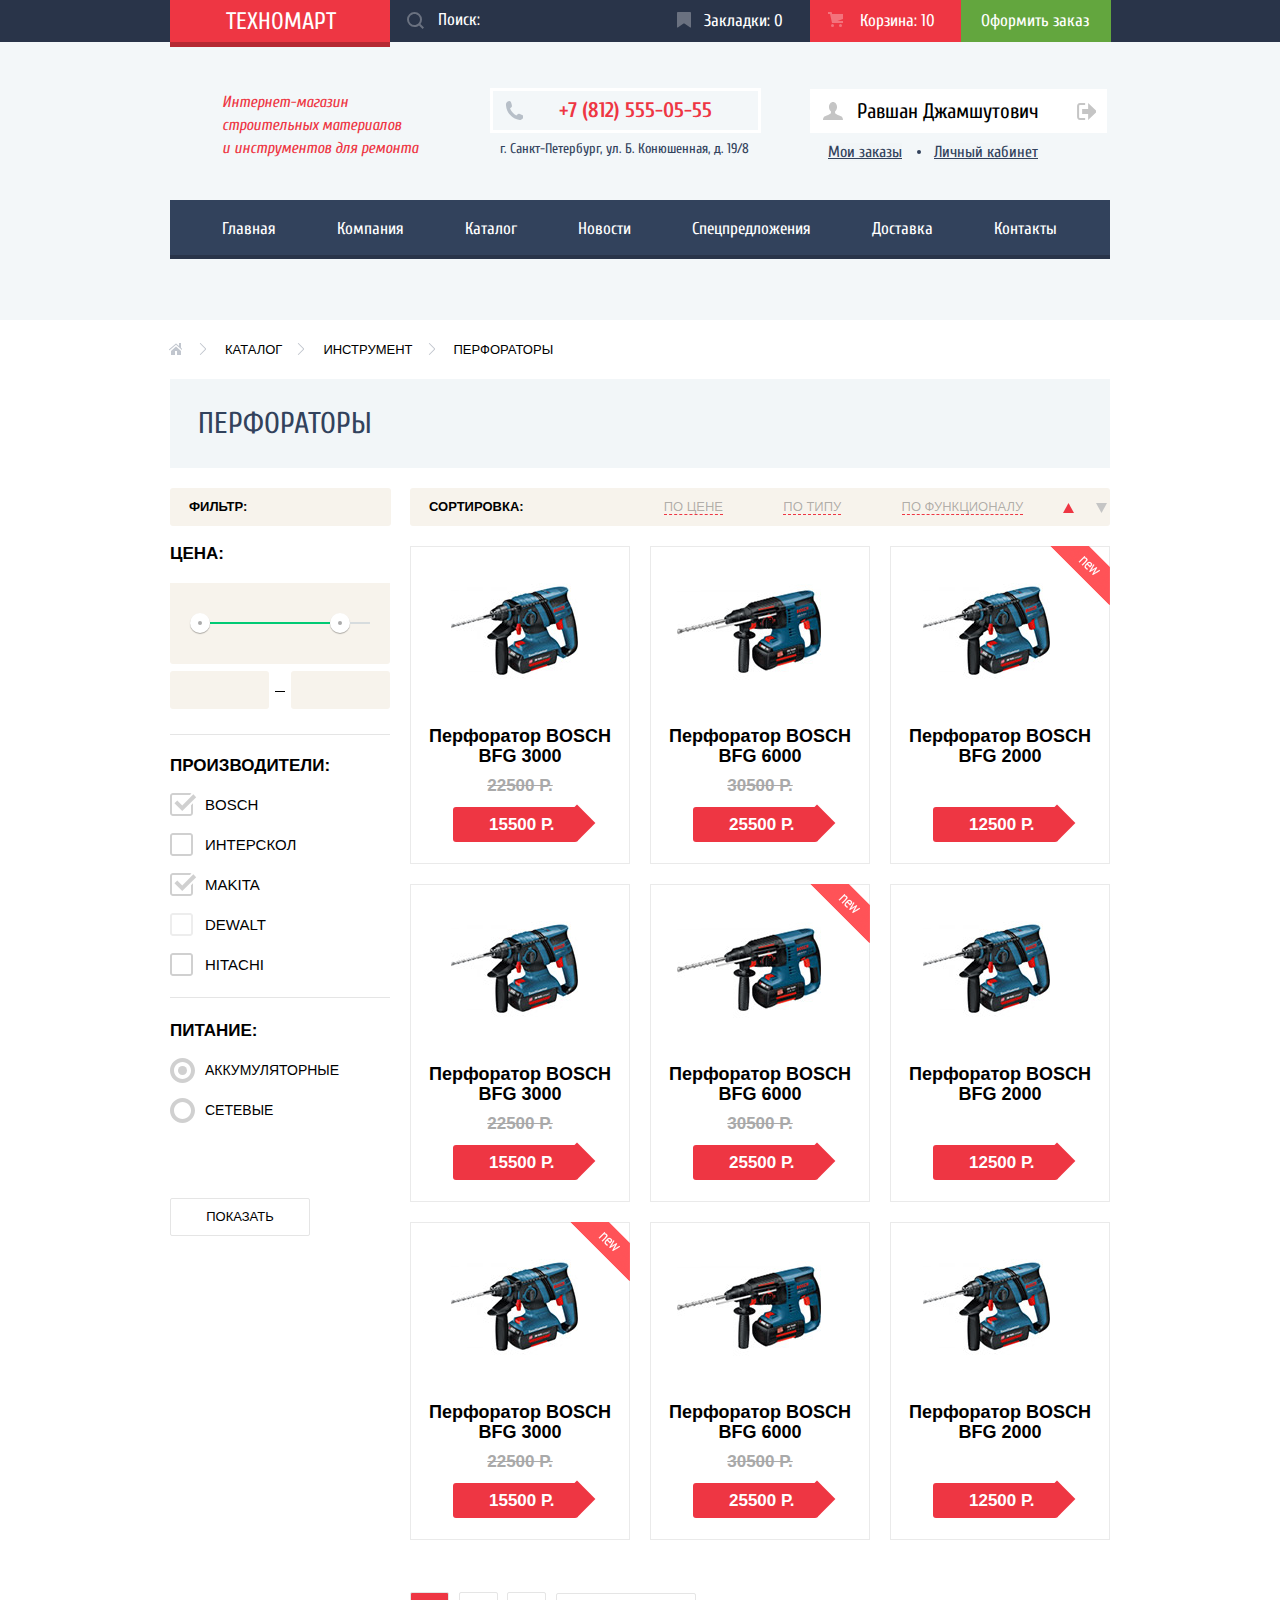
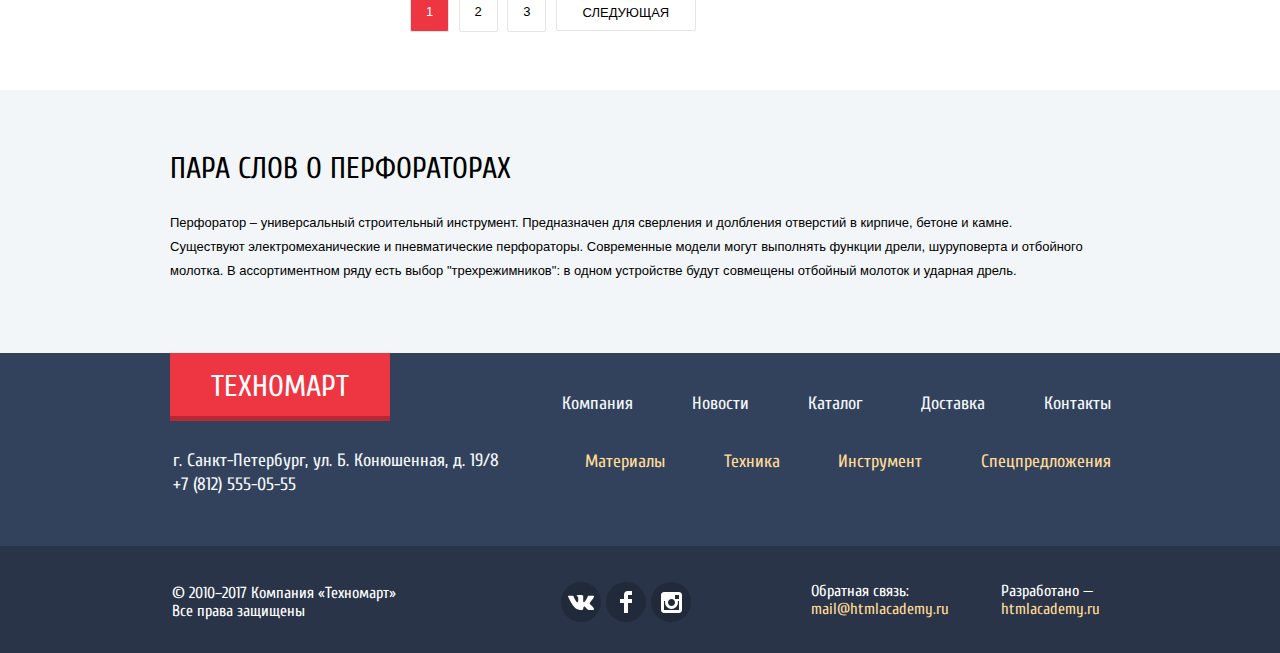
==== commit f833ea44: "Базовые критерии" ====
--- a/catalog.html
+++ b/catalog.html
@@ -1,416 +1,433 @@
 <!DOCTYPE html>
 <html lang="ru">
-    <head>
-        <meta charset="utf-8">
-        <title>HTML Academy: Техномарт</title>
-        <link href="css/normalize.css" rel="stylesheet">
-        <link href="css/style.css" rel="stylesheet">
-    </head>
-    <body class="inner-page">
-        <header class="header container">
-            <div class="header-top">
-                <div class="container">
-                    <p class="logo" tabindex="0"><a href="index.html">Техномарт</a></p>
-                    <form class="header-search">
-                        <input class="header-search-block" type="search" name="srch" placeholder="Поиск:" id="header-search-id">
-                        <label class="visually-hidden search-icon" for="header-search-id">Поиск</label>
-                    </form>
-                    <a href="#" class="header-marker">Закладки: 0</a>
-                    <a href="#" class="header-pannier">Корзина: 10</a>
-                    <a href="#" class="header-checkout">Оформить заказ</a>
-                </div>
-            </div>
-            <div class="header-bottom">
-                <div class="container">
-                    <div class="site-slogan">
-                        <h1 class="header-middle-slogan">Интернет-магазин</h1>
-                        <h1 class="header-middle-slogan">строительных материалов</h1>
-                        <h1 class="header-middle-slogan">и инструментов для ремонта</h1>
-                    </div>
-                    <div class="header-middle-contacts">
-                        <p class="tel"><b>+7 (812) 555-05-55</b></p>
-                        <p class="adress">г. Санкт-Петербург, ул. Б. Конюшенная, д. 19/8</p>
-                    </div>
-                    <div class="user-navigation">
-                        <p>
-                            <span class="user-name" tabindex="0">Равшан Джамшутович</span>
-                            <a href="index.html"></a>
-                        </p>
-                        <ul class="list-hiden user-navigation-link">
-                            <li><a href="My-orders.html">Мои заказы</a></li>
-                            <li><a href="private-office.html">Личный кабинет</a></li>
+
+<head>
+    <meta charset="utf-8">
+    <title>HTML Academy: Техномарт</title>
+    <link href="https://fonts.googleapis.com/css?family=Cuprum:400,400i,700&PT+Sans:400,700" rel="stylesheet">
+    <link href="css/normalize.css" rel="stylesheet">
+    <link href="css/style.css" rel="stylesheet">
+</head>
+
+<body class="inner-page">
+    <header class="header container">
+        <div class="header-top">
+            <div class="container">
+                <p class="logo" tabindex="0"><a href="index.html">Техномарт</a></p>
+                <form class="header-search">
+                    <input class="header-search-block" type="search" name="srch" placeholder="Поиск:" id="header-search-id">
+                    <label class="visually-hidden search-icon" for="header-search-id">Поиск</label>
+                </form>
+                <a href="#" class="header-marker">Закладки: 0</a>
+                <a href="#" class="header-pannier">Корзина: 10</a>
+                <a href="#" class="header-checkout">Оформить заказ</a>
+            </div>
+        </div>
+        <div class="header-bottom">
+            <div class="container">
+                <div class="site-slogan">
+                    <h1 class="header-middle-slogan">Интернет-магазин</h1>
+                    <h1 class="header-middle-slogan">строительных материалов</h1>
+                    <h1 class="header-middle-slogan">и инструментов для ремонта</h1>
+                </div>
+                <div class="header-middle-contacts">
+                    <p class="tel"><b>+7 (812) 555-05-55</b></p>
+                    <p class="adress">г. Санкт-Петербург, ул. Б. Конюшенная, д. 19/8</p>
+                </div>
+                <div class="user-navigation">
+                    <p>
+                        <span class="user-name" tabindex="0">Равшан Джамшутович</span>
+                        <a href="index.html"></a>
+                    </p>
+                    <ul class="list-hiden user-navigation-link">
+                        <li><a href="My-orders.html">Мои заказы</a></li>
+                        <li><a href="private-office.html">Личный кабинет</a></li>
+                    </ul>
+                </div>
+                <section class="header-nav">
+                    <div class="container">
+                        <h2 class="visually-hidden">Меню сайта</h2>
+                        <ul class="list-hiden site-navigation">
+                            <li><a class="main" href="index.html">Главная</a></li>
+                            <li><a class="company" href="company.html">Компания</a></li>
+                            <li><a class="catalog" href="catalog.html">Каталог</a></li>
+                            <li><a class="news" href="news.html">Новости</a></li>
+                            <li><a class="special-offers" href="special-offers.html">Спецпредложения</a></li>
+                            <li><a class="delivery" href="delivery.html">Доставка</a></li>
+                            <li><a class="contacts" href="contacts.html">Контакты</a></li>
                         </ul>
                     </div>
-                    <section class="header-nav">
-                        <div class="container">
-                            <h2 class="visually-hidden">Меню сайта</h2>
-                            <ul class="list-hiden site-navigation">
-                                <li><a class="main" href="index.html">Главная</a></li>
-                                <li><a class="company" href="company.html">Компания</a></li>
-                                <li><a class="catalog" href="catalog.html">Каталог</a></li>
-                                <li><a class="news" href="news.html">Новости</a></li>
-                                <li><a class="special-offers" href="special-offers.html">Спецпредложения</a></li>
-                                <li><a class="delivery" href="delivery.html">Доставка</a></li>
-                                <li><a class="contacts" href="contacts.html">Контакты</a></li>
-                            </ul>
-                        </div>
-                    </section>
-                </div>
-            </div>    
-        </header>
-        <main class="main-catalog">
-            <div class="container">
-                <ul class="list-hiden main-chain user-navigation">
-                    <li><a href="index.html" class="main-chain-home"></a></li>
-                    <li><a href="catalog.html">Каталог</a></li>
-                    <li><a href="tools.html">Инструмент</a></li>
-                    <li><a href="#">Перфораторы</a></li>
-                </ul>
-                <h2 class="main-topic-catalog">ПЕРФОРАТОРЫ</h2>
-                <div class="catalog-columns">
-                    <div class="wrapper-filter">
-                        <div class="main-filter">
-                            <p class="main-filter-topic"><b>Фильтр:</b></p>
-                            <form class="main-filter-form" method="get" action="https://echo.htmlacademy.ru">
-                                <fieldset class="main-filter-wrapper">
-                                    <legend class="filter-topic">Цена:</legend>
-                                    <div  class="wrapper-pices">
-                                        <div class="filter-range">
-                                            <div class="filter-circle-min"><span class="dot"></span></div>
-                                            <div class="filter-line-green"></div>
-                                            <div class="filter-circle-max"><span class="dot"></span></div>
-                                            <div class="filter-line"></div>
-                                        </div>
-                                        <input class="min" type="number" name="min-price" id="min-price" min="0">
-                                        <label class="visually-hidden" for="min-price">минимальная цена</label><span class="dash"></span><input class="max" type="number" name="max-price" id="max-price" max="30000">
-                                        <label class="visually-hidden" for="max-price">максимальная цена</label>
+                </section>
+            </div>
+        </div>
+    </header>
+    <main class="main-catalog">
+        <div class="container">
+            <ul class="list-hiden main-chain user-navigation">
+                <li>
+                    <a href="index.html" class="main-chain-home"></a>
+                </li>
+                <li><a href="catalog.html">Каталог</a></li>
+                <li><a href="tools.html">Инструмент</a></li>
+                <li><a href="#">Перфораторы</a></li>
+            </ul>
+            <h2 class="main-topic-catalog">ПЕРФОРАТОРЫ</h2>
+            <div class="catalog-columns">
+                <div class="wrapper-filter">
+                    <div class="main-filter">
+                        <p class="main-filter-topic"><b>Фильтр:</b></p>
+                        <form class="main-filter-form" method="get" action="https://echo.htmlacademy.ru">
+                            <fieldset class="main-filter-wrapper">
+                                <legend class="filter-topic">Цена:</legend>
+                                <div class="wrapper-pices">
+                                    <div class="filter-range">
+                                        <div class="filter-circle-min"><span class="dot"></span></div>
+                                        <div class="filter-line-green"></div>
+                                        <div class="filter-circle-max"><span class="dot"></span></div>
+                                        <div class="filter-line"></div>
                                     </div>
-                                </fieldset>
-                                <fieldset class="main-filter-wrapper">
-                                    <legend class="filter-topic">Производители:</legend>
-                                    <div  class="wrapper-manufacturer">
-                                        <ul class="list-hiden manufacturer-checkbox">
-                                            <li class="main-filter-option">
-                                                <input class="visually-hidden filter-input filter-checkbox-off" type="checkbox" name="BOSCH" id="filter-Bosch" checked>
-                                                <label for="filter-Bosch">BOSCH</label>
-                                            </li>
-                                            <li class="main-filter-option">
-                                                <input class="visually-hidden filter-input  filter-checkbox-off" type="checkbox" name="Интерскол" id="filter-interscol">  
-                                                <label for="filter-interscol">Интерскол</label> 
-                                            </li>
-                                            <li class="main-filter-option">
-                                                <input class="visually-hidden filter-input  filter-checkbox-off" type="checkbox" name="Makita"
-id="filter-Makita" checked>
-                                                <label for="filter-Makita">Makita</label> 
-                                            </li>
-                                            <li class="main-filter-option">
-                                                <input disabled class="visually-hidden filter-input filter-checkbox-off" type="checkbox" name="DeWALT"
-id="filter-DeWALT">
-                                                <label for="filter-DeWALT">DeWALT</label>
-                                            </li>
-                                            <li class="main-filter-option">
-                                                <input  class="visually-hidden filter-input filter-checkbox-off" type="checkbox" name="HITACHI" id="filter-HITACHI" >
-                                                <label for="filter-HITACHI">HITACHI</label>
-                                            </li>
-                                            <li class="visually-hidden main-filter-option">
-                                                <input class="visually-hidden filter-input  filter-checkbox-off" type="checkbox" name="LG" id="filter-LG">
-                                                <label for="filter-LG">LG</label> 
-                                            </li>
-                                            <li class="visually-hidden main-filter-option">
-                                                <input class="visually-hidden filter-input filter-checkbox-off" type="checkbox" name="AEG" id="filter-AEG">
-                                                <label for="filter-AEG">AEG</label> 
-                                            </li>
-                                            <li class="visually-hidden main-filter-option">
-                                                <input class="visually-hidden filter-input  filter-checkbox-off" type="checkbox" name="Metabo" id="filter-Metabo">
-                                                <label for="filter-Metabo">Metabo</label> 
-                                            </li>
-                                        </ul>
-                                    </div>
-                                </fieldset>
-                                <fieldset class="main-filter-wrapper">
-                                    <legend class="filter-topic">Питание:</legend>
-                                    <div class="wrapper-filter-option">
-                                        <ul class="list-hiden filter-option">
-                                            <li class="main-filter-option">
-                                                <input class="visually-hidden filter-supply-radio-off" type="radio" name="variant-supply" value="accumulator" id="filter-accumulator" checked>
-                                                <label for="filter-accumulator">Аккумуляторные</label> 
-                                            </li>
-                                            <li class="main-filter-option">
-                                                <input class="visually-hidden filter-supply-radio-off" type="radio" name="variant-supply" value="mains-power-supply" id="filter-mains-power-supply">
-                                                <label for="filter-mains-power-supply">Сетевые</label> 
-                                            </li>
-                                        </ul> 
-                                    </div>         
-                                </fieldset> 
-                                <button type="submit" class="filter-button">Показать</button> 
-                            </form>
-                        </div>
+                                    <input class="min" type="number" name="min-price" id="min-price" min="0">
+                                    <label class="visually-hidden" for="min-price">минимальная цена</label><span class="dash"></span>
+                                    <input class="max" type="number" name="max-price" id="max-price" max="30000">
+                                    <label class="visually-hidden" for="max-price">максимальная цена</label>
+                                </div>
+                            </fieldset>
+                            <fieldset class="main-filter-wrapper">
+                                <legend class="filter-topic">Производители:</legend>
+                                <div class="wrapper-manufacturer">
+                                    <ul class="list-hiden manufacturer-checkbox">
+                                        <li class="main-filter-option">
+                                            <input class="visually-hidden filter-input filter-checkbox-off" type="checkbox" name="BOSCH" id="filter-Bosch" checked>
+                                            <label for="filter-Bosch">BOSCH</label>
+                                        </li>
+                                        <li class="main-filter-option">
+                                            <input class="visually-hidden filter-input  filter-checkbox-off" type="checkbox" name="Интерскол" id="filter-interscol">
+                                            <label for="filter-interscol">Интерскол</label>
+                                        </li>
+                                        <li class="main-filter-option">
+                                            <input class="visually-hidden filter-input  filter-checkbox-off" type="checkbox" name="Makita" id="filter-Makita" checked>
+                                            <label for="filter-Makita">Makita</label>
+                                        </li>
+                                        <li class="main-filter-option">
+                                            <input disabled class="visually-hidden filter-input filter-checkbox-off" type="checkbox" name="DeWALT" id="filter-DeWALT">
+                                            <label for="filter-DeWALT">DeWALT</label>
+                                        </li>
+                                        <li class="main-filter-option">
+                                            <input class="visually-hidden filter-input filter-checkbox-off" type="checkbox" name="HITACHI" id="filter-HITACHI">
+                                            <label for="filter-HITACHI">HITACHI</label>
+                                        </li>
+                                        <li class="visually-hidden main-filter-option">
+                                            <input class="visually-hidden filter-input  filter-checkbox-off" type="checkbox" name="LG" id="filter-LG">
+                                            <label for="filter-LG">LG</label>
+                                        </li>
+                                        <li class="visually-hidden main-filter-option">
+                                            <input class="visually-hidden filter-input filter-checkbox-off" type="checkbox" name="AEG" id="filter-AEG">
+                                            <label for="filter-AEG">AEG</label>
+                                        </li>
+                                        <li class="visually-hidden main-filter-option">
+                                            <input class="visually-hidden filter-input  filter-checkbox-off" type="checkbox" name="Metabo" id="filter-Metabo">
+                                            <label for="filter-Metabo">Metabo</label>
+                                        </li>
+                                    </ul>
+                                </div>
+                            </fieldset>
+                            <fieldset class="main-filter-wrapper">
+                                <legend class="filter-topic">Питание:</legend>
+                                <div class="wrapper-filter-option">
+                                    <ul class="list-hiden filter-option">
+                                        <li class="main-filter-option">
+                                            <input class="visually-hidden filter-supply-radio-off" type="radio" name="variant-supply" value="accumulator" id="filter-accumulator" checked>
+                                            <label for="filter-accumulator">Аккумуляторные</label>
+                                        </li>
+                                        <li class="main-filter-option">
+                                            <input class="visually-hidden filter-supply-radio-off" type="radio" name="variant-supply" value="mains-power-supply" id="filter-mains-power-supply">
+                                            <label for="filter-mains-power-supply">Сетевые</label>
+                                        </li>
+                                    </ul>
+                                </div>
+                            </fieldset>
+                            <button type="submit" class="filter-button">Показать</button>
+                        </form>
                     </div>
-                    <div class="wrapper-sorting">
-                        <div class="main-sorting">
-                            <p class=" main-sorting-topic"><b>Сортировка:</b></p>
-                            <ul class="list-hiden main-sorting-list">
-                                <li class="main-sorting-list-item">
-                                    <a href="/catalog?sort=price">По цене</a>
-                                </li>
-                                <li class="main-sorting-list-item">
-                                    <a href="/catalog?sort=type">По типу</a>
-                                </li>
-                                <li class="main-sorting-list-item">
-                                    <a href="/catalog?sort=functional">По функционалу</a>
-                                </li>
-                                <li class="sorting-active direction-up-default">
-                                    <a class="visually-hidden" href="/catalog?sort=up">по возрастанию</a>
+                </div>
+                <div class="wrapper-sorting">
+                    <div class="main-sorting">
+                        <p class=" main-sorting-topic"><b>Сортировка:</b></p>
+                        <ul class="list-hiden main-sorting-list">
+                            <li class="main-sorting-list-item">
+                                <a href="/catalog?sort=price">По цене</a>
+                            </li>
+                            <li class="main-sorting-list-item">
+                                <a href="/catalog?sort=type">По типу</a>
+                            </li>
+                            <li class="main-sorting-list-item">
+                                <a href="/catalog?sort=functional">По функционалу</a>
+                            </li>
+                            <li class="sorting-active direction-up-default">
+                                <a class="visually-hidden" href="/catalog?sort=up">по возрастанию</a>
                                 <li class="direction-down">
                                     <a class="visually-hidden" href="/catalog?sort=down">по убыванию</a>
-                                </li> 
-                            </ul>
-                        </div>
-                        <section class="gds-column">
-                            <ul class="list-hiden main-gds-list">
-                                <li class="main-gds-item">
-                                    <div class="actions">
-                                        <a class="button-buy" href="#">Купить</a>
-                                        <a class="button-mark" href="#">В закладки</a>
-                                    </div>
-                                    <a href="main-gds-item.html">
-                                        <p class="main-gds-image">
-                                            <img class="BFG-3000" src="img/product-2.jpg" width="127" height="112" alt="Перфоратор BOSCH BFG 3000">
-                                        </p> 
-                                        <h3 class="main-gds-category">Перфоратор BOSCH</h3>
-                                        <h3 class="main-gds-id">BFG 3000</h3>
-                                    </a>
-                                    <p class="old-price">22500 Р.</p>
-                                    <p class="main-gds-item-price">
-                                        <a class="button" href="#">15500 Р.</a>
-                                    </p>
                                 </li>
-                                <li class="main-gds-item">
-                                      <div class="actions">
-                                          <a class="button-buy" href="#">Купить</a>
-                                          <a class="button-mark" href="#">В закладки</a>
-                                      </div>
-                                      <a href="main-gds-item.html">
-                                          <p class="main-gds-image">
-                                              <img class="BFG-6000" src="img/product-3.jpg" width="144" height="128" alt="Перфоратор BOSCH BFG 6000">
-                                          </p>
-                                          <h3 class="main-gds-category">Перфоратор BOSCH</h3>
-                                          <h3 class="main-gds-id">BFG 6000</h3>
-                                      </a>
-                                      <p class="old-price">30500 Р.</p>
-                                      <p class="main-gds-item-price">
-                                          <a class="button" href="#">25500 Р.</a>
-                                      </p>
-                                  </li>
-                                  <li class="flag main-gds-item">
-                                      <div class="actions">
-                                          <a class="button-buy" href="#">Купить</a>
-                                          <a class="button-mark" href="#">В закладки</a>
-                                      </div>
-                                      <a href="main-gds-item.html">
-                                          <p class="main-gds-image">
-                                              <img class="BFG-2000" src="img/product-4.jpg" width="127" height="112" alt="Перфоратор BOSCH BFG 2000">
-                                          </p>
-                                          <h3 class="main-gds-category">Перфоратор BOSCH</h3>
-                                          <h3 class="main-gds-id">BFG 2000</h3>
-                                      </a>
-                                      <p class="main-gds-item-price">
-                                          <a class="button" href="#">12500 Р.</a>
-                                      </p>
-                                  </li>
-                                  <li class="main-gds-item">
-                                      <div class="actions">
-                                          <a class="button-buy" href="#">Купить</a>
-                                          <a class="button-mark" href="#">В закладки</a>
-                                      </div>
-                                      <a href="main-gds-item.html">
-                                          <p class="main-gds-image">
-                                              <img class="BFG-3000" src="img/product-2.jpg" width="127" height="112" alt="Перфоратор BOSCH BFG 3000">
-                                          </p>
-                                          <h3 class="main-gds-category">Перфоратор BOSCH</h3>
-                                          <h3 class="main-gds-id">BFG 3000 </h3>
-                                      </a>
-                                      <p class="old-price">22500 Р.</p>
-                                      <p class="main-gds-item-price">
-                                          <a class="button" href="#">15500 Р.</a>
-                                      </p>
-                                  </li>
-                                  <li class="flag main-gds-item">
-                                      <div class="actions">
-                                          <a class="button-buy" href="#">Купить</a>
-                                          <a class="button-mark" href="#">В закладки</a>
-                                      </div>
-                                      <a href="main-gds-item.html">
-                                          <p class="main-gds-image">
-                                              <img class="BFG-6000" src="img/product-3.jpg" width="144" height="128" alt="Перфоратор BOSCH BFG 6000">
-                                          </p> 
-                                          <h3 class="main-gds-category">Перфоратор BOSCH</h3>
-                                          <h3 class="main-gds-id">BFG 6000</h3> 
-                                      </a>
-                                      <p class="old-price">30500 Р.</p>
-                                      <p class="main-gds-item-price">
-                                          <a class="button" href="#">25500 Р.</a>
-                                      </p>
-                                  </li>
-                                  <li class="main-gds-item">
-                                      <div class="actions">
-                                          <a class="button-buy" href="#">Купить</a>
-                                          <a class="button-mark" href="#">В закладки</a>
-                                      </div>
-                                      <a href="main-gds-item.html">
-                                          <p class="main-gds-image">
-                                              <img class="BFG-2000" src="img/product-4.jpg" width="127" height="112" alt="Перфоратор BOSCH BFG 2000">
-                                          </p>
-                                          <h3 class="main-gds-category">Перфоратор BOSCH</h3>
-                                          <h3 class="main-gds-id">BFG 2000
-                                          </h3>   
-                                      </a>
-                                      <p class="main-gds-item-price">
-                                          <a class="button" href="#">12500 Р.</a>
-                                      </p>
-                                  </li>
-                                  <li class="flag main-gds-item">
-                                      <div class="actions">
-                                          <a class="button-buy" href="#">Купить</a>
-                                          <a class="button-mark" href="#">В закладки</a>
-                                      </div>
-                                      <a href="main-gds-item.html">
-                                          <p class="main-gds-image">
-                                              <img class="BFG-3000" src="img/product-2.jpg" width="127" height="112" alt="Перфоратор BOSCH BFG 3000">
-                                          </p>
-                                          <h3 class="main-gds-category">Перфоратор BOSCH</h3>
-                                          <h3 class="main-gds-id">BFG 3000</h3> 
-                                      </a>
-                                      <p class="old-price">22500 Р.</p>
-                                      <p class="main-gds-item-price">
-                                          <a class="button" href="#">15500 Р.</a>
-                                      </p>
-                                  </li>
-                                  <li class="main-gds-item">
-                                      <div class="actions">
-                                          <a class="button-buy" href="#">Купить</a>
-                                          <a class="button-mark" href="#">В закладки</a>
-                                      </div>
-                                      <a href="main-gds-item.html">
-                                          <p class="main-gds-image">
-                                              <img class="BFG-6000" src="img/product-3.jpg" width="144" height="128" alt="Перфоратор BOSCH BFG 6000">
-                                          </p>
-                                          <h3 class="main-gds-category">Перфоратор BOSCH</h3>
-                                          <h3 class="main-gds-id">BFG 6000 </h3>
-                                      </a>
-                                      <p class="old-price">30500 Р.</p>
-                                      <p class="main-gds-item-price">
-                                          <a class="button" href="#">25500 Р.</a>
-                                      </p>
-                                  </li>
-                                  <li class="main-gds-item">
-                                      <div class="actions">
-                                          <a class=" button-buy" href="#">Купить</a>
-                                          <a class=" button-mark" href="#">В закладки</a>
-                                      </div>
-                                      <a href="main-gds-item.html">
-                                          <p class="main-gds-image">
-                                              <img class="BFG-2000" src="img/product-4.jpg" width="127" height="112" alt="Перфоратор BOSCH BFG 2000">
-                                          </p>
-                                          <h3 class="main-gds-category">Перфоратор BOSCH</h3>
-                                          <h3 class="main-gds-id">BFG 2000</h3>
-                                      </a>
-                                      <p class="main-gds-item-price">
-                                          <a class="button" href="#">12500 Р.</a>
-                                      </p>
-                                  </li>
-                              </ul>
-                              <ul class="list-hiden pagination-list">
-                                  <li class="pagination-item pagination-item-active"><a class="pagination-number" href="#">1</a></li>
-                                  <li class="pagination-item"><a class="pagination-number" href="#">2</a></li>
-                                  <li class="pagination-item"><a class="pagination-number" href="#">3</a></li>
-                                  <li class="pagination-item"><a class="button-next" href="#">Следующая</a></li>
-                              </ul>
-                          </section>
-                      </div>
-                  </div>
-              </div>
-              <div class="wrapper-info-about">
-                  <section class="info-about container">
-                      <h2 class="info-about-topic">ПАРА СЛОВ О ПЕРФОРАТОРАХ</h2>
-                      <p class="information">Перфоратор – универсальный строительный инструмент. Предназначен для сверления и долбления отверстий в кирпиче, бетоне и камне.<br>Существуют электромеханические и пневматические перфораторы. Современные модели могут выполнять функции дрели, шуруповерта и отбойного молотка. В ассортиментном ряду есть выбор "трехрежимников": в одном устройстве будут совмещены отбойный молоток и ударная дрель.
-                      </p>
-                  </section>
-              </div>
-          </main>
-          <footer class="footer-all">
-              <div class="wrapper-footer-container">
-                  <div class="container footer-container">
-                      <div class="footer-top">
-                          <a href="#" class="footer-top-logo">ТЕХНОМАРТ</a>
-                          <p class="footer-top-contacts">г. Санкт-Петербург, ул. Б. Конюшенная, д. 19/8 </p><p class="footer-top-contacts">+7 (812) 555-05-55</p>
-                      </div>
-                      <div class="footer-top">
-                          <ul class="list-hiden footer-top-list-first">
-                              <li><a href="company.html">Компания</a></li>
-                              <li><a href="news.html" >Новости</a></li>
-                              <li><a href="catalog.html">Каталог</a></li>
-                              <li><a href="delivery.html">Доставка</a></li>
-                              <li><a href="contacts.html">Контакты</a></li>
-                          </ul>
-                          <ul class="list-hiden footer-top-list-second">
-                              <li><a href="#">Материалы</a></li>
-                              <li><a href="#">Техника</a></li>
-                              <li><a href="#">Инструмент</a></li>
-                              <li><a href="#">Спецпредложения</a></li>
-                          </ul>
-                      </div>  
-                  </div>
-              </div>
-              <div class="container wrapper-footer-bottom">
-                  <div class="footer-bottom-copyright">
-                      <p>© 2010–2017 Компания «Техномарт»</p>
-                      <p>Все права защищены</p>
-                  </div>
-                  <div class="footer-bottom-social">
-                      <ul class="list-hiden">
-                          <li><a href="#" class="social-button"><span class="visually-hidden">Вконтакте</span>
-                              <svg xmlns="http://www.w3.org/2000/svg" width="26" height="15" viewBox="0 0 26 15"><path fill="#FFF" d="M16.138 11.51c.956-.309 2.18 2.04 3.483 2.939.978.681 1.727.534 1.727.534l3.473-.05s1.815-.112.957-1.554c-.071-.12-.503-1.069-2.585-3.022-2.177-2.043-1.882-1.712.739-5.244 1.597-2.153 2.236-3.468 2.036-4.028-.192-.539-1.365-.399-1.365-.399L20.69.713c-.381.001-.704.119-.851.515-.003.004-.621 1.666-1.445 3.079-1.741 2.989-2.436 3.148-2.724 2.961-.661-.433-.494-1.737-.494-2.664 0-2.897.432-4.105-.846-4.417-.427-.104-.739-.172-1.828-.182-1.392-.021-2.574 0-3.244.329-.445.223-.786.712-.579.74.26.035.843.16 1.155.586.401.552.389 1.789.389 1.789s.229 3.411-.54 3.834c-.528.29-1.25-.302-2.803-3.016-.793-1.388-1.392-2.922-1.392-2.922s-.116-.285-.326-.441c-.25-.185-.6-.244-.6-.244L.848.684S.29.7.085.946c-.182.218-.015.668-.015.668s2.909 6.881 6.203 10.347c3.02 3.182 6.452 2.971 6.452 2.971h1.555s.469-.054.709-.312c.224-.24.214-.691.214-.691s-.031-2.109.935-2.419z"/></svg>
-                              </a>
-                          </li>
-                          <li><a href="#" class="social-button"><span class="visually-hidden">Фейсбук</span>
+                        </ul>
+                    </div>
+                    <section class="gds-column">
+                        <ul class="list-hiden main-gds-list">
+                            <li class="main-gds-item">
+                                <div class="actions">
+                                    <a class="button-buy" href="#">Купить</a>
+                                    <a class="button-mark" href="#">В закладки</a>
+                                </div>
+                                <a href="main-gds-item.html">
+                                    <p class="main-gds-image">
+                                        <img class="BFG-3000" src="img/product-2.jpg" width="127" height="112" alt="Перфоратор BOSCH BFG 3000">
+                                    </p>
+                                    <h3 class="main-gds-category">Перфоратор BOSCH</h3>
+                                    <h3 class="main-gds-id">BFG 3000</h3>
+                                </a>
+                                <p class="old-price">22500 Р.</p>
+                                <p class="main-gds-item-price">
+                                    <a class="button" href="#">15500 Р.</a>
+                                </p>
+                            </li>
+                            <li class="main-gds-item">
+                                <div class="actions">
+                                    <a class="button-buy" href="#">Купить</a>
+                                    <a class="button-mark" href="#">В закладки</a>
+                                </div>
+                                <a href="main-gds-item.html">
+                                    <p class="main-gds-image">
+                                        <img class="BFG-6000" src="img/product-3.jpg" width="144" height="128" alt="Перфоратор BOSCH BFG 6000">
+                                    </p>
+                                    <h3 class="main-gds-category">Перфоратор BOSCH</h3>
+                                    <h3 class="main-gds-id">BFG 6000</h3>
+                                </a>
+                                <p class="old-price">30500 Р.</p>
+                                <p class="main-gds-item-price">
+                                    <a class="button" href="#">25500 Р.</a>
+                                </p>
+                            </li>
+                            <li class="flag main-gds-item">
+                                <div class="actions">
+                                    <a class="button-buy" href="#">Купить</a>
+                                    <a class="button-mark" href="#">В закладки</a>
+                                </div>
+                                <a href="main-gds-item.html">
+                                    <p class="main-gds-image">
+                                        <img class="BFG-2000" src="img/product-4.jpg" width="127" height="112" alt="Перфоратор BOSCH BFG 2000">
+                                    </p>
+                                    <h3 class="main-gds-category">Перфоратор BOSCH</h3>
+                                    <h3 class="main-gds-id">BFG 2000</h3>
+                                </a>
+                                <p class="main-gds-item-price">
+                                    <a class="button" href="#">12500 Р.</a>
+                                </p>
+                            </li>
+                            <li class="main-gds-item">
+                                <div class="actions">
+                                    <a class="button-buy" href="#">Купить</a>
+                                    <a class="button-mark" href="#">В закладки</a>
+                                </div>
+                                <a href="main-gds-item.html">
+                                    <p class="main-gds-image">
+                                        <img class="BFG-3000" src="img/product-2.jpg" width="127" height="112" alt="Перфоратор BOSCH BFG 3000">
+                                    </p>
+                                    <h3 class="main-gds-category">Перфоратор BOSCH</h3>
+                                    <h3 class="main-gds-id">BFG 3000 </h3>
+                                </a>
+                                <p class="old-price">22500 Р.</p>
+                                <p class="main-gds-item-price">
+                                    <a class="button" href="#">15500 Р.</a>
+                                </p>
+                            </li>
+                            <li class="flag main-gds-item">
+                                <div class="actions">
+                                    <a class="button-buy" href="#">Купить</a>
+                                    <a class="button-mark" href="#">В закладки</a>
+                                </div>
+                                <a href="main-gds-item.html">
+                                    <p class="main-gds-image">
+                                        <img class="BFG-6000" src="img/product-3.jpg" width="144" height="128" alt="Перфоратор BOSCH BFG 6000">
+                                    </p>
+                                    <h3 class="main-gds-category">Перфоратор BOSCH</h3>
+                                    <h3 class="main-gds-id">BFG 6000</h3>
+                                </a>
+                                <p class="old-price">30500 Р.</p>
+                                <p class="main-gds-item-price">
+                                    <a class="button" href="#">25500 Р.</a>
+                                </p>
+                            </li>
+                            <li class="main-gds-item">
+                                <div class="actions">
+                                    <a class="button-buy" href="#">Купить</a>
+                                    <a class="button-mark" href="#">В закладки</a>
+                                </div>
+                                <a href="main-gds-item.html">
+                                    <p class="main-gds-image">
+                                        <img class="BFG-2000" src="img/product-4.jpg" width="127" height="112" alt="Перфоратор BOSCH BFG 2000">
+                                    </p>
+                                    <h3 class="main-gds-category">Перфоратор BOSCH</h3>
+                                    <h3 class="main-gds-id">BFG 2000
+                                          </h3>
+                                </a>
+                                <p class="main-gds-item-price">
+                                    <a class="button" href="#">12500 Р.</a>
+                                </p>
+                            </li>
+                            <li class="flag main-gds-item">
+                                <div class="actions">
+                                    <a class="button-buy" href="#">Купить</a>
+                                    <a class="button-mark" href="#">В закладки</a>
+                                </div>
+                                <a href="main-gds-item.html">
+                                    <p class="main-gds-image">
+                                        <img class="BFG-3000" src="img/product-2.jpg" width="127" height="112" alt="Перфоратор BOSCH BFG 3000">
+                                    </p>
+                                    <h3 class="main-gds-category">Перфоратор BOSCH</h3>
+                                    <h3 class="main-gds-id">BFG 3000</h3>
+                                </a>
+                                <p class="old-price">22500 Р.</p>
+                                <p class="main-gds-item-price">
+                                    <a class="button" href="#">15500 Р.</a>
+                                </p>
+                            </li>
+                            <li class="main-gds-item">
+                                <div class="actions">
+                                    <a class="button-buy" href="#">Купить</a>
+                                    <a class="button-mark" href="#">В закладки</a>
+                                </div>
+                                <a href="main-gds-item.html">
+                                    <p class="main-gds-image">
+                                        <img class="BFG-6000" src="img/product-3.jpg" width="144" height="128" alt="Перфоратор BOSCH BFG 6000">
+                                    </p>
+                                    <h3 class="main-gds-category">Перфоратор BOSCH</h3>
+                                    <h3 class="main-gds-id">BFG 6000 </h3>
+                                </a>
+                                <p class="old-price">30500 Р.</p>
+                                <p class="main-gds-item-price">
+                                    <a class="button" href="#">25500 Р.</a>
+                                </p>
+                            </li>
+                            <li class="main-gds-item">
+                                <div class="actions">
+                                    <a class=" button-buy" href="#">Купить</a>
+                                    <a class=" button-mark" href="#">В закладки</a>
+                                </div>
+                                <a href="main-gds-item.html">
+                                    <p class="main-gds-image">
+                                        <img class="BFG-2000" src="img/product-4.jpg" width="127" height="112" alt="Перфоратор BOSCH BFG 2000">
+                                    </p>
+                                    <h3 class="main-gds-category">Перфоратор BOSCH</h3>
+                                    <h3 class="main-gds-id">BFG 2000</h3>
+                                </a>
+                                <p class="main-gds-item-price">
+                                    <a class="button" href="#">12500 Р.</a>
+                                </p>
+                            </li>
+                        </ul>
+                        <ul class="list-hiden pagination-list">
+                            <li class="pagination-item pagination-item-active"><a class="pagination-number" href="#">1</a></li>
+                            <li class="pagination-item"><a class="pagination-number" href="#">2</a></li>
+                            <li class="pagination-item"><a class="pagination-number" href="#">3</a></li>
+                            <li class="pagination-item"><a class="button-next" href="#">Следующая</a></li>
+                        </ul>
+                    </section>
+                </div>
+            </div>
+        </div>
+        <div class="wrapper-info-about">
+            <section class="info-about container">
+                <h2 class="info-about-topic">ПАРА СЛОВ О ПЕРФОРАТОРАХ</h2>
+                <p class="information">Перфоратор – универсальный строительный инструмент. Предназначен для сверления и долбления отверстий в кирпиче, бетоне и камне.
+                    <br>Существуют электромеханические и пневматические перфораторы. Современные модели могут выполнять функции дрели, шуруповерта и отбойного молотка. В ассортиментном ряду есть выбор "трехрежимников": в одном устройстве будут совмещены отбойный молоток и ударная дрель.
+                </p>
+            </section>
+        </div>
+    </main>
+    <footer class="footer-all">
+        <div class="wrapper-footer-container">
+            <div class="container footer-container">
+                <div class="footer-top">
+                    <a href="#" class="footer-top-logo">ТЕХНОМАРТ</a>
+                    <p class="footer-top-contacts">г. Санкт-Петербург, ул. Б. Конюшенная, д. 19/8 </p>
+                    <p class="footer-top-contacts">+7 (812) 555-05-55</p>
+                </div>
+                <div class="footer-top">
+                    <ul class="list-hiden footer-top-list-first">
+                        <li><a href="company.html">Компания</a></li>
+                        <li><a href="news.html">Новости</a></li>
+                        <li><a href="catalog.html">Каталог</a></li>
+                        <li><a href="delivery.html">Доставка</a></li>
+                        <li><a href="contacts.html">Контакты</a></li>
+                    </ul>
+                    <ul class="list-hiden footer-top-list-second">
+                        <li><a href="#">Материалы</a></li>
+                        <li><a href="#">Техника</a></li>
+                        <li><a href="#">Инструмент</a></li>
+                        <li><a href="#">Спецпредложения</a></li>
+                    </ul>
+                </div>
+            </div>
+        </div>
+        <div class="container wrapper-footer-bottom">
+            <div class="footer-bottom-copyright">
+                <p>© 2010–2017 Компания «Техномарт»</p>
+                <p>Все права защищены</p>
+            </div>
+            <div class="footer-bottom-social">
+                <ul class="list-hiden">
+                    <li>
+                        <a href="#" class="social-button">
+                            <span class="visually-hidden">Вконтакте</span>
+                            <svg xmlns="http://www.w3.org/2000/svg" width="26" height="15" viewBox="0 0 26 15">
+                                <path fill="#FFF" d="M16.138 11.51c.956-.309 2.18 2.04 3.483 2.939.978.681 1.727.534 1.727.534l3.473-.05s1.815-.112.957-1.554c-.071-.12-.503-1.069-2.585-3.022-2.177-2.043-1.882-1.712.739-5.244 1.597-2.153 2.236-3.468 2.036-4.028-.192-.539-1.365-.399-1.365-.399L20.69.713c-.381.001-.704.119-.851.515-.003.004-.621 1.666-1.445 3.079-1.741 2.989-2.436 3.148-2.724 2.961-.661-.433-.494-1.737-.494-2.664 0-2.897.432-4.105-.846-4.417-.427-.104-.739-.172-1.828-.182-1.392-.021-2.574 0-3.244.329-.445.223-.786.712-.579.74.26.035.843.16 1.155.586.401.552.389 1.789.389 1.789s.229 3.411-.54 3.834c-.528.29-1.25-.302-2.803-3.016-.793-1.388-1.392-2.922-1.392-2.922s-.116-.285-.326-.441c-.25-.185-.6-.244-.6-.244L.848.684S.29.7.085.946c-.182.218-.015.668-.015.668s2.909 6.881 6.203 10.347c3.02 3.182 6.452 2.971 6.452 2.971h1.555s.469-.054.709-.312c.224-.24.214-.691.214-.691s-.031-2.109.935-2.419z" />
+                            </svg>
+                        </a>
+                    </li>
+                    <li>
+                        <a href="#" class="social-button"><span class="visually-hidden">Фейсбук</span>
                               <svg xmlns="http://www.w3.org/2000/svg" width="12" height="22" viewBox="0 0 12 22"><path fill="#FFF" d="M12 4V0H8a4 4 0 0 0-4 4v4H0v4h4v10h4V12h4V8H8V4h4z"/></svg>
-                              </a>
-                          </li>
-                          <li><a href="#" class="social-button"><span class="visually-hidden">Инстаграм</span>
-                              <svg xmlns="http://www.w3.org/2000/svg" width="21" height="21" viewBox="0 0 21 21"><path fill="#FFF" d="M18 0H3C1.35 0 0 1.35 0 3v15c0 1.65 1.35 3 3 3h15c1.65 0 3-1.35 3-3V3c0-1.65-1.35-3-3-3zm-7.5 7c1.93 0 3.5 1.57 3.5 3.5S12.43 14 10.5 14 7 12.43 7 10.5 8.57 7 10.5 7zM18 18H3V9h1.181A6.504 6.504 0 0 0 4 10.5a6.5 6.5 0 1 0 13 0 6.45 6.45 0 0 0-.181-1.5H18v9zm0-11h-4V3h4v4z"/></svg></a>
-                          </li>
-                      </ul>
-                  </div>
-                  <div class="footer-bottom-feedback">
-                      <div class="wrapper-feedback">
-                          <div class="footer-feedback">
-                              <p>Обратная связь:</p>
-                              <p class="footer-mail"><a href="mailto:mail@htmlacademy.ru">mail@htmlacademy.ru</a>
-                              </p>
-                          </div>
-                          <div>
-                              <p>Разработано —</p>
-                              <p class="footer-link"><a href="https://htmlacademy.ru">htmlacademy.ru</a>
-                              </p>
-                          </div>
-                      </div>
-                  </div>
-              </div>
-          </footer>
-          <form class="form form-cart">
-              <button class="form-close" type="button">Закрыть</button>
-              <h2>Товар добавлен в корзину</h2>
-              <div class="form-bottom form-cart-btn">
-                  <p>
-                      <a class="btn-red" href="#">Оформить заказ</a>
-                  </p>
-                  <p>    
-                      <a class="continue-shopping-btn" href="#">Продолжить покупки</a>
-                  </p>
-              </div>  
-          </form> 
-          <script src="js/scripts.js">
-          </script>
-      </body>
-</html>
+                            </a>
+                    </li>
+                    <li>
+                        <a href="#" class="social-button">
+                            <span class="visually-hidden">Инстаграм</span>
+                            <svg xmlns="http://www.w3.org/2000/svg" width="21" height="21" viewBox="0 0 21 21">
+                                <path fill="#FFF" d="M18 0H3C1.35 0 0 1.35 0 3v15c0 1.65 1.35 3 3 3h15c1.65 0 3-1.35 3-3V3c0-1.65-1.35-3-3-3zm-7.5 7c1.93 0 3.5 1.57 3.5 3.5S12.43 14 10.5 14 7 12.43 7 10.5 8.57 7 10.5 7zM18 18H3V9h1.181A6.504 6.504 0 0 0 4 10.5a6.5 6.5 0 1 0 13 0 6.45 6.45 0 0 0-.181-1.5H18v9zm0-11h-4V3h4v4z" />
+                            </svg>
+                        </a>
+                    </li>
+                </ul>
+            </div>
+            <div class="footer-bottom-feedback">
+                <div class="wrapper-feedback">
+                    <div class="footer-feedback">
+                        <p>Обратная связь:</p>
+                        <p class="footer-mail"><a href="mailto:mail@htmlacademy.ru">mail@htmlacademy.ru</a>
+                        </p>
+                    </div>
+                    <div>
+                        <p>Разработано —</p>
+                        <p class="footer-link"><a href="https://htmlacademy.ru/intensive/htmlcss">htmlacademy.ru</a>
+                        </p>
+                    </div>
+                </div>
+            </div>
+        </div>
+    </footer>
+    <form class="form form-cart">
+        <button class="form-close" type="button">Закрыть</button>
+        <h2>Товар добавлен в корзину</h2>
+        <div class="form-bottom form-cart-btn">
+            <p>
+                <a class="btn-red" href="#">Оформить заказ</a>
+            </p>
+            <p>
+                <a class="continue-shopping-btn" href="#">Продолжить покупки</a>
+            </p>
+        </div>
+    </form>
+    <script src="js/scripts.js">
+    </script>
+</body>
+
+</html>--- a/css/style.css
+++ b/css/style.css
@@ -1,212 +1,184 @@
 body {
-  margin: 0;
-  padding: 0;
-
-  font-family: "PT Sans", Arial, sans-serif;
-  font-size: 13px;
-  line-height: 24px;
-  font-weight: 400;
-  color: #000000;
-
-  background-color: #ffffff;
-}
-
+    margin: 0;
+    padding: 0;
+    font-family: "PT Sans", Arial, sans-serif;
+    font-size: 13px;
+    line-height: 24px;
+    font-weight: 400;
+    color: #000000;
+    background-color: #ffffff;
+}
 a {
-	text-decoration: none;
-}
-
-.visually-hidden { 
-	position: absolute;
-  width: 1px;
-  height: 1px;
-  margin: -1px;
-  border: 0;
-  padding: 0;
-  clip: rect(0 0 0 0);
-  overflow: hidden;
-}
-
+    text-decoration: none;
+}
+.visually-hidden {
+    position: absolute;
+    width: 1px;
+    height: 1px;
+    margin: -1px;
+    border: 0;
+    padding: 0;
+    clip: rect(0 0 0 0);
+    overflow: hidden;
+}
 .header-top {
-	font-family: "Cuprum", Arial, sans-serif;
-	font-size: 17px;
-	line-height: 18px;
-	font-weight: 400;
-	color: #ffffff;
-	width: 100%;
-	
-	background-color: #293449;
-} 
-
+    font-family: "Cuprum", Arial, sans-serif;
+    font-size: 17px;
+    line-height: 18px;
+    font-weight: 400;
+    color: #ffffff;
+    width: 100%;
+    background-color: #293449;
+}
 .logo {
-	font-size: 24px;
-	line-height: 24px;
-	background-color: #ee3643;
-	text-transform: uppercase;
-	box-shadow: inset 0 -5px 0 0 #b52933;
-
-
+    font-size: 24px;
+    line-height: 24px;
+    background-color: #ee3643;
+    text-transform: uppercase;
+    box-shadow: inset 0 -5px 0 0 #b52933;
 }
 .footer-top-logo:hover,
 .logo:hover {
-	background-color: #ca2c37;
+    background-color: #ca2c37;
 }
 .footer-top-logo:focus,
 .logo:focus {
-	background-color: #ba2732;
-}	
-.header-search-block::-webkit-input-placeholder{
- 	color:#ffffff;
- 	z-index: 1;
-}
-.header-search-block::-moz-placeholder{
- 	color:#ffffff;
- 	z-index: 1;
-}
-.header-search-block:-ms-input-placeholder{
- 	color:#ffffff;
- 	z-index: 1;
-}
-
-
+    background-color: #ba2732;
+}
+.header-search-block::-webkit-input-placeholder {
+    color: #ffffff;
+    z-index: 1;
+}
+.header-search-block::-moz-placeholder {
+    color: #ffffff;
+    z-index: 1;
+}
+.header-search-block:-ms-input-placeholder {
+    color: #ffffff;
+    z-index: 1;
+}
 .header-search input {
-	padding-right: 70px;
-	width: 270px;
+    padding-right: 70px;
+    width: 270px;
     border: 0px;
-	font: inherit;
-	background-color: #293449; 
-}
-
+    font: inherit;
+    background-color: #293449;
+}
 .header-search input:hover {
-	border: 0px;
-	font: inherit;
-	background-color: #212a3a
-}	
-
+    border: 0px;
+    font: inherit;
+    background-color: #212a3a
+}
 input[type="search"]:focus {
-	border: 0px;
-	font: "Cuprum", Arial, sans-serif;
-	color: #000000;
-	background-color: #ffffff;
-	position: relative;
-	z-index: 10;
+    border: 0px;
+    font: "Cuprum", Arial, sans-serif;
+    color: #000000;
+    background-color: #ffffff;
+    position: relative;
+    z-index: 10;
 }
 .header-checkout {
-	background-color: #63a63e;
-}
-
+    background-color: #63a63e;
+}
 .header-checkout:hover {
-	background-color: #5fbb2d;
-}
-
+    background-color: #5fbb2d;
+}
 .header-checkout:focus {
-	background-color: #518534;
-	color: rgba(255,255,255,0.51)
-}
-
+    background-color: #518534;
+    color: rgba(255, 255, 255, 0.51)
+}
 .header-marker:hover,
-.header-pannier:hover  {
-	background-color: #212a3a;
-}
-
+.header-pannier:hover {
+    background-color: #212a3a;
+}
 .header-marker:focus,
 .header-pannier:focus {
-	background-color: #161d29;
-	color: rgba(255,255,255,0.60)
-}
-
+    background-color: #161d29;
+    color: rgba(255, 255, 255, 0.60)
+}
 .header-top a {
-	color: #ffffff;
-	text-align: center;
-	
-	
-}
-
+    color: #ffffff;
+    text-align: center;
+}
 .header-middle-slogan {
-	font-family: "Cuprum", Arial, sans-serif;
-	font-style: italic;
-	font-size: 16px;
-	line-height: 23px;
-	font-weight: 400;
-	color: #ee3643;
-	
-}
-
-.tel{
-	font-family: "Cuprum", Arial, sans-serif;
-	font-size: 21px;
-	line-height: 18px;
-	font-weight: 400;
-	color: #ee3643;
-    text-align:center;
-
+    font-family: "Cuprum", Arial, sans-serif;
+    font-style: italic;
+    font-size: 16px;
+    line-height: 23px;
+    font-weight: 400;
+    color: #ee3643;
+}
+.tel {
+    font-family: "Cuprum", Arial, sans-serif;
+    font-size: 21px;
+    line-height: 18px;
+    font-weight: 400;
+    color: #ee3643;
+    text-align: center;
     border-style: solid;
-    border-color:  #ffffff; 
+    border-color: #ffffff;
     border-width: 3px;
-    padding-right:40px; 
+    padding-right: 40px;
     padding-left: 60px;
-    padding-top:10px;
-    padding-bottom:11px;
+    padding-top: 10px;
+    padding-bottom: 11px;
     width: 165px;
-   
-    position: relative;
-    top:25px;
+    position: relative;
+    top: 25px;
     right: 15px;
-
-   
-}/*номер телефона*/
+}
+/*номер телефона*/
 
 .tel::before {
-	content: "";
-	width: 18px;
-	height:19px;
-	margin-right: 0px;
-	background-image: url("../img/icon-phone.svg");
-	background-color: inherit;
-	background-position:0 0;
-	position: absolute;
-	left: 12px;
-	top:10px;
-	
-}
+    content: "";
+    width: 18px;
+    height: 19px;
+    margin-right: 0px;
+    background-image: url("../img/icon-phone.svg");
+    background-color: inherit;
+    background-position: 0 0;
+    position: absolute;
+    left: 12px;
+    top: 10px;
+}
+.adress {
+    font-family: "Cuprum", Arial, sans-serif;
+    font-size: 14px;
+    font-weight: 400;
+    color: #32425c;
+    padding-top: 10px;
+    padding-left: 5px;
+    position: relative;
+    top: -2px;
+    left: -10px;
+}
+/*адрес*/
 
-.adress {
-	font-family: "Cuprum", Arial, sans-serif;
-	font-size: 14px;
-	font-weight: 400;
-	color: #32425c;
-	padding-top: 10px;
-	padding-left: 5px;
-	position: relative;
-    top:-2px;
-    left: -10px;
-}/*адрес*/
-
-.user-navigation-list{
-	margin: 0px;
-	padding: 0px;
-	display: flex;
-	justify-content: space-between;
-	width: 282px;
-	position: relative;
-}
-
-.user-navigation-link{
-	margin: 0px;
-	padding: 0px;
-	display: flex;
-	justify-content: space-around;
-	width: 282px;
-	position: relative;
-	top:46px;
-	left: -8px;
-}
-.user-navigation-link li:last-child{
-	position: relative;
-	top:-4px;
-	left: -20px;
-}
-.user-navigation-link li:last-child::before{
-	content: "";
+.user-navigation-list {
+    margin: 0px;
+    padding: 0px;
+    display: flex;
+    justify-content: space-between;
+    width: 282px;
+    position: relative;
+}
+.user-navigation-link {
+    margin: 0px;
+    padding: 0px;
+    display: flex;
+    justify-content: space-around;
+    width: 282px;
+    position: relative;
+    top: 46px;
+    left: -8px;
+}
+.user-navigation-link li:last-child {
+    position: relative;
+    top: -4px;
+    left: -20px;
+}
+.user-navigation-link li:last-child::before {
+    content: "";
     display: block;
     position: relative;
     top: 13px;
@@ -217,782 +189,690 @@
     margin: 0px;
     background-color: #32425c;
 }
+.login {
+    padding-left: 47px;
+    padding-right: 25px;
+    width: 50px;
+    display: block;
+    padding-top: 13px;
+    padding-bottom: 13px;
+    position: absolute;
+    top: 46px;
+    right: 141px;
+}
+.check-in {
+    display: block;
+    padding: 13px 24px;
+    position: absolute;
+    top: 46px;
+    right: -18px;
+}
+.button {
+    font: inherit;
+    border-radius: 0;
+}
+.login::before {
+    content: "";
+    width: 20px;
+    height: 17px;
+    margin-right: 0px;
+    background-image: url("../img/icon-login.svg");
+    background-color: inherit;
+    background-position: 0 0;
+    position: absolute;
+    left: 14px;
+    top: 13px;
+    opacity: 0.3;
+}
+.login:hover::before {
+    content: "";
+    width: 20px;
+    height: 17px;
+    margin-right: 0px;
+    background-image: url("../img/icon-login-hover.svg");
+    background-color: inherit;
+    background-position: 0 0;
+    position: absolute;
+    left: 14px;
+    top: 13px;
+    opacity: 1;
+}
+.user-navigation a {
+    font-family: "Cuprum", Arial, sans-serif;
+    font-size: 21px;
+    line-height: 18px;
+    font-weight: 400;
+    color: #000000;
+    background-color: #ffffff;
+}
+.user-navigation a:hover {
+    color: #ee3643;
+}
+.user-navigation a:focus {
+    color: rgba(0, 0, 0, 0.3);
+}
+.site-navigation {
+    background-color: #32425c;
+    box-shadow: inset 0 -4px 0 0 #293449;
+}
+.site-navigation a {
+    font-family: "Cuprum", Arial, sans-serif;
+    font-size: 17px;
+    line-height: 17px;
+    font-weight: 400;
+    color: #ffffff;
+    display: block;
+    padding-top: 20px;
+    padding-bottom: 22px;
+    padding-left: 30px;
+    padding-right: 31px;
+}
+.site-navigation a:hover {
+    background-color: #212a3a;
+}
+.site-navigation a:focus {
+    background-color: #1d2739;
+    color: #a1a4a8;
+}
+.header {
+    background-color: #f3f7f9;
+}
+.block {
+    font-family: "Cuprum", Arial, sans-serif;
+    font-size: 24px;
+    line-height: 30px;
+    font-weight: 700;
+    color: #ffffff;
+    position: relative;
+}
+.block-materials {
+    background-color: #ffbf47;
+    position: relative;
+}
+/*блок материалы*/
 
-.login{
-	padding-left: 47px;
-	padding-right: 25px;
-	width: 50px;
-	display: block;
-	padding-top: 13px;
-	padding-bottom: 13px;
-	position: absolute;
-	top:46px;
-	right:141px;
-}
+.block-materials::after {
+    content: "";
+    width: 60px;
+    height: 59px;
+    margin-right: 0px;
+    background-image: url("../img/new-flag.png");
+    background-color: inherit;
+    background-position: 0 0;
+    position: absolute;
+    right: 0px;
+    top: 0px;
+    z-index: 1;
+}
+.icon-1 {
+    margin: 0px;
+    padding: 0px;
+    position: relative;
+    top: -19px;
+    right: -213px;
+    z-index: 2;
+}
+.block p {
+    margin: 0px;
+    padding-left: 22px;
+    padding-top: 20px;
+}
+.block-tool {
+    background-color: #3bbce3;
+}
+/*блок инструменты*/
 
-.check-in{
-	display: block;
-	padding: 13px 24px;
-	position: absolute;
-	top:46px;
-	right: -18px;
-}
+.icon-2 {
+    margin: 0px;
+    padding: 0px;
+    position: relative;
+    top: -17px;
+    right: -197px;
+}
+.block-mechanism {
+    background-color: #dc91d8;
+}
+/*блок техника*/
 
-.button {
-	font: inherit;
-	border-radius: 0;
-}
-.login::before{
-	content: "";
-	width: 20px;
-	height:17px;
-	margin-right: 0px;
-	background-image: url("../img/icon-login.svg");
-	background-color: inherit;
-	background-position:0 0;
-	position: absolute;
-	left: 14px;
-	top:13px;
-	opacity: 0.3;
+.icon-3 {
+    margin: 0px;
+    padding: 0px;
+    position: relative;
+    top: -19px;
+    right: -191px;
+}
+.block-sale {
+    background-color: #8ed78f;
+}
+/*блок скидки*/
 
-}
-.login:hover::before{
-	content: "";
-	width: 20px;
-	height:17px;
-	margin-right: 0px;
-	background-image: url("../img/icon-login-hover.svg");
-	background-color: inherit;
-	background-position:0 0;
-	position: absolute;
-	left: 14px;
-	top:13px;
-	opacity:1;
-}
+.icon-4 {
+    margin: 0px;
+    padding: 0px;
+    position: relative;
+    top: -24px;
+    right: -196px;
+}
+.block-free {
+    background-color: #ffc047;
+}
+/*блок доставка*/
 
-.user-navigation a {
-	font-family: "Cuprum", Arial, sans-serif;
-	font-size: 21px;
-	line-height: 18px;
-	font-weight: 400;
-	color: #000000;
-
-	background-color: #ffffff;
-}
-
-.user-navigation a:hover {
-	color: #ee3643;
-}
-
-.user-navigation a:focus {
-	color: rgba(0,0,0,0.3);
-}	
-
-.site-navigation {
-	background-color: #32425c;
-	box-shadow: inset 0 -4px 0 0 #293449;
-}
-
-.site-navigation a {
-	font-family: "Cuprum", Arial, sans-serif;
-	font-size: 17px;
-	line-height: 17px;
-	font-weight: 400;
-	color: #ffffff;
-	display: block;
-	padding-top: 20px;
-	padding-bottom: 22px;
-	padding-left: 30px;
-	padding-right: 31px;
-
-
-	
-}
-
-.site-navigation a:hover{
-	background-color: #212a3a;
-}
-
-.site-navigation a:focus{
-	background-color: #161d29;
-	color: (255,255,255,0.50)
-}
-
-.header{
-	background-color: #f3f7f9;}
-
-.block {
-	font-family: "Cuprum", Arial, sans-serif;
-	font-size: 24px;
-	line-height: 30px;
-	font-weight: 700;
-	color: #ffffff;
-	position: relative;
-}
-
-.block-materials {
-	background-color: #ffbf47;
-	position: relative;
-}/*блок материалы*/
-.block-materials::after{
-	content: "";
-	width: 60px;
-	height: 59px;
-	margin-right: 0px;
-	background-image: url("../img/new-flag.png");
-	background-color: inherit;
-	background-position:0 0;
-	position: absolute;
-	right: 0px;
-	top: 0px;
-	z-index: 1;
-}
-
-.icon-1 {
-	margin: 0px;
-	padding: 0px;
-	position: relative;
-	top:-19px;
-	right: -213px;
-	z-index: 2;
-} 
-
-.block p {
-	margin: 0px;
-	padding-left: 22px;
-	padding-top: 20px; 
-}
-
-.block-tool {
-	background-color: #3bbce3;
-}/*блок инструменты*/
-.icon-2{
-	margin: 0px;
-	padding: 0px;
-	position: relative;
-	top:-17px;
-	right: -197px;
-}
-
-.block-mechanism {
-	background-color: #dc91d8;
-}/*блок техника*/
-.icon-3{
-	margin: 0px;
-	padding: 0px;
-	position: relative;
-	top:-19px;
-	right: -191px;
-}
-
-.block-sale {
-	background-color: #8ed78f;
-}/*блок скидки*/
-
-.icon-4{
-	margin: 0px;
-	padding: 0px;
-	position: relative;
-	top:-24px;
-	right: -196px;
-}
-
-.block-free {
-	background-color: #ffc047;
-}/*блок доставка*/
-
-.icon-5{
-	margin: 0px;
-	padding: 0px;
-	position: relative;
-	top:-19px;
-	right: -191px;
-}
-
+.icon-5 {
+    margin: 0px;
+    padding: 0px;
+    position: relative;
+    top: -19px;
+    right: -191px;
+}
 .block-link {
-	font-family: "Cuprum", Arial, sans-serif;
-	font-size: 14px;
-	line-height: 18px;
-	font-weight: 400;
-	color: #ffffff;
-    text-transform: uppercase; 
-
-	background-color: rgba(0,0,0,0.1);
-	width: 135px;
-	text-align: center;
-	vertical-align: middle;
-	padding-top:10px;
-	padding-bottom: 10px;
-	border-radius:3px;
-	position: absolute;
-	left: 23px;
-	bottom: 22px;
-
-}
-
-.block-link:hover{
-	background-color: rgba(0,0,0,0.2);
-
-}
-
-.block-link:focus{
-	background-color: rgba(0,0,0,0.3);
-
-}
-
+    font-family: "Cuprum", Arial, sans-serif;
+    font-size: 14px;
+    line-height: 18px;
+    font-weight: 400;
+    color: #ffffff;
+    text-transform: uppercase;
+    background-color: rgba(0, 0, 0, 0.1);
+    width: 135px;
+    text-align: center;
+    vertical-align: middle;
+    padding-top: 10px;
+    padding-bottom: 10px;
+    border-radius: 3px;
+    position: absolute;
+    left: 23px;
+    bottom: 22px;
+}
+.block-link:hover {
+    background-color: rgba(0, 0, 0, 0.2);
+}
+.block-link:focus {
+    background-color: rgba(0, 0, 0, 0.3);
+}
 .topic-gallery,
 .topic-gallery-2 {
-	display: block;
-	z-index: 100;
-	font-family: "Cuprum", Arial, sans-serif;
-	font-size: 36px;
-	line-height: 30px;
-	font-weight: 700;
-	
-	color: #ffffff;
-    text-transform: uppercase; 
-    position: relative;
-left: 23px;
- top: 26px;
-   
+    display: block;
+    z-index: 100;
+    font-family: "Cuprum", Arial, sans-serif;
+    font-size: 36px;
+    line-height: 30px;
+    font-weight: 700;
+    color: #ffffff;
+    text-transform: uppercase;
+    position: relative;
+    left: 23px;
+    top: 26px;
 }
 .topic-gallery-2 {
-	margin: 0px;
-}
-.topic-gallery-slogan-2{
-	margin-top: 35px;
+    margin: 0px;
+}
+.topic-gallery-slogan-2 {
+    margin-top: 35px;
 }
 .topic-gallery-slogan-1,
-.topic-gallery-slogan-2{
-	display: block;
-	z-index: 100;
-	font-family: "PT Sans", Arial, sans-serif;
+.topic-gallery-slogan-2 {
+    display: block;
+    z-index: 100;
+    font-family: "PT Sans", Arial, sans-serif;
     font-size: 18px;
     line-height: 24px;
     font-weight: 400;
     color: #ffffff;
-     position: relative;
-left: 25px;
- top: -6px;
- margin-bottom: 0px;
-}
-
+    position: relative;
+    left: 25px;
+    top: -6px;
+    margin-bottom: 0px;
+}
 .btn-red {
-	font-family: "Cuprum", Arial, sans-serif;
-	font-size: 14px;
-	line-height: 18px;
-	
-	color: #ffffff;
-    text-transform: uppercase; 
-   
-	background-color: #ee3643;
-	border-radius: 2px; 
-	text-align:center;
-}
-
-.btn-red:hover{
-	background-color: #ca2c37;
-}
-
+    font-family: "Cuprum", Arial, sans-serif;
+    font-size: 14px;
+    line-height: 18px;
+    color: #ffffff;
+    text-transform: uppercase;
+    background-color: #ee3643;
+    border-radius: 2px;
+    text-align: center;
+}
+.btn-red:hover {
+    background-color: #ca2c37;
+}
 .btn-red:focus {
-	background-color: #ba2732
-}	
-
+    background-color: #ba2732
+}
 .main-topic {
-	font-family: "Cuprum", Arial, sans-serif;
-	font-size: 30px;
-	line-height: 30px;
-	font-weight: 400;
-	color: #32425c;
-    text-transform: uppercase; 
-
-	background-color: #f9f5f0;
-
-}
-
+    font-family: "Cuprum", Arial, sans-serif;
+    font-size: 30px;
+    line-height: 30px;
+    font-weight: 400;
+    color: #32425c;
+    text-transform: uppercase;
+    background-color: #f9f5f0;
+}
 .main-gds-list h3 {
-	font-family: "PT Sans", Arial, sans-serif;
-	font-size: 18px;
+    font-family: "PT Sans", Arial, sans-serif;
+    font-size: 18px;
     line-height: 20px;
     font-weight: 700;
     color: #000000;
-
     background-color: #ffffff;
-}/*имя товара*/
+}
+/*имя товара*/
 
 .old-price {
-	font-family: "PT Sans", Arial, sans-serif;
+    font-family: "PT Sans", Arial, sans-serif;
     font-size: 17px;
     line-height: 18px;
     font-weight: 700;
     color: #a9a9a9;
-    text-decoration:line-through;
-    min-height:20px;
-    margin-top:15px;
-    margin-bottom:10px;
-
+    text-decoration: line-through;
+    min-height: 20px;
+    margin-top: 15px;
+    margin-bottom: 10px;
     background-color: #ffffff;
-}/*старая цена*/
+}
+/*старая цена*/
 
 .button {
-	font-family: "PT Sans", Arial, sans-serif;
+    font-family: "PT Sans", Arial, sans-serif;
     font-size: 17px;
     line-height: 18px;
     font-weight: 700;
     color: #ffffff;
-
     background-color: #ee3643;
-}/*цена товара*/
+}
+/*цена товара*/
 
 .main-services {
-	background-color: #f4f8fa;
-}
-
+    background-color: #f4f8fa;
+}
 .services-item:focus {
-	color: #32425c;
-	background-color: #ffffff;
-}
-.main-manufact-image{
-	position: absolute;
-	top: 0px;
-	bottom: 0px;
-	left: 0px;
-	right: 0px;
-	align-content: center;
-	display: flex;
-	 
-}
-.image-BOSCH{
-	position: absolute;
-	top:52px;
-	left: 46px;
-}
-
-.image-Makita{
-	position: absolute;
-	top:49px;
-	left: 47px;
-}
-
-.image-DeWALT{
-	position: absolute;
-	top:47px;
-	left: 36px;
-}
-
-.image-interscol{
-	position: absolute;
-	top:52px;
-	left: 18px;
-}
-
-.image-hitachi{
-	position: absolute;
-	top:57px;
-	left: 27px;
-}
-.image-lg{
-	position: absolute;
-	top:34px;
-	left: 47px;
-}
-.image-aeg{
-	position: absolute;
-	top:22px;
-	left: 34px;
-}
-.image-metabo{
-	position: absolute;
-	top:33px;
-	left: 9px;
+    color: #32425c;
+    background-color: #ffffff;
+}
+.main-manufact-image {
+    position: absolute;
+    top: 0px;
+    bottom: 0px;
+    left: 0px;
+    right: 0px;
+    align-content: center;
+    display: flex;
+}
+.image-BOSCH {
+    position: absolute;
+    top: 52px;
+    left: 46px;
+}
+.image-Makita {
+    position: absolute;
+    top: 49px;
+    left: 47px;
+}
+.image-DeWALT {
+    position: absolute;
+    top: 47px;
+    left: 36px;
+}
+.image-interscol {
+    position: absolute;
+    top: 52px;
+    left: 18px;
+}
+.image-hitachi {
+    position: absolute;
+    top: 57px;
+    left: 27px;
+}
+.image-lg {
+    position: absolute;
+    top: 34px;
+    left: 47px;
+}
+.image-aeg {
+    position: absolute;
+    top: 22px;
+    left: 34px;
+}
+.image-metabo {
+    position: absolute;
+    top: 33px;
+    left: 9px;
 }
 .main-manufact-image:hover {
-	box-shadow: 0px 15px 30px 1px rgba(0,0,0,0.3); 
-}
-
+    box-shadow: 0px 15px 30px 1px rgba(0, 0, 0, 0.3);
+}
 .main-manufact-image:focus {
-	opacity:0.30;
-}
-
+    opacity: 0.30;
+}
 .main-services-topic {
-	font-family: "Cuprum", Arial, sans-serif;
-	font-size: 30px;
-	line-height: 24px;
-	font-weight: 400;
-	color: #000000;
-}/*сервисы*/
+    font-family: "Cuprum", Arial, sans-serif;
+    font-size: 30px;
+    line-height: 24px;
+    font-weight: 400;
+    color: #000000;
+}
+/*сервисы*/
 
 .delivery-topic,
 .guarantee-topic,
 .credit-topic {
-	font-family: "Cuprum", Arial, sans-serif;
-	font-size: 36px;
-	line-height: 24px;
-	font-weight: 400;
-	color: #32425c;
-}/*доставка, гарантия, кредит*/
+    font-family: "Cuprum", Arial, sans-serif;
+    font-size: 36px;
+    line-height: 24px;
+    font-weight: 400;
+    color: #32425c;
+}
+/*доставка, гарантия, кредит*/
 
 .main-services p {
-	font: inherit;
-}
-
+    font: inherit;
+}
 .main-services-list a {
-	font-family: "Cuprum", Arial, sans-serif;
-	font-size: 21px;
-	line-height: 30px;
-	font-weight: 700;
-	color: #ffffff;
-
-	background: #32425c;
-}/*покой*/
+    font-family: "Cuprum", Arial, sans-serif;
+    font-size: 21px;
+    line-height: 30px;
+    font-weight: 700;
+    color: #ffffff;
+    background: #32425c;
+}
+/*покой*/
 
 .main-services-list a:hover {
-	font-family: "Cuprum", Arial, sans-serif;
-	font-size: 21px;
-	line-height: 30px;
-	font-weight: 700;
-	color: #ffffff;
-
-	background: #293449;
-}/*наведение*/
+    font-family: "Cuprum", Arial, sans-serif;
+    font-size: 21px;
+    line-height: 30px;
+    font-weight: 700;
+    color: #ffffff;
+    background: #293449;
+}
+/*наведение*/
 
 .main-services-list .services-item-active {
-	font-family: "Cuprum", Arial, sans-serif;
-	font-size: 21px;
-	line-height: 30px;
-	font-weight: 700;
-	color: #32425c;
+    font-family: "Cuprum", Arial, sans-serif;
+    font-size: 21px;
+    line-height: 30px;
+    font-weight: 700;
+    color: #32425c;
+    background: #ffffff;
+}
+/*актив*/
 
-	background: #ffffff;
-}/*актив*/
-
-.line hr{
-	position: absolute;
-	left: 205px;
-	width: 25px;
-	height: 2px;
-	background-color: #ee3643;
-	border: 0px;
-}
-
+.line hr {
+    position: absolute;
+    left: 205px;
+    width: 25px;
+    height: 2px;
+    background-color: #ee3643;
+    border: 0px;
+}
 .main-about-us h3 {
-	font-family: "Cuprum", Arial, sans-serif;
-	font-size: 30px;
-	line-height: 24px;
-	font-weight: 400;
-	color: #000000;
-}
-
+    font-family: "Cuprum", Arial, sans-serif;
+    font-size: 30px;
+    line-height: 24px;
+    font-weight: 400;
+    color: #000000;
+}
 .main-contacts h3 {
-	font-family: "Cuprum", Arial, sans-serif;
-	font-size: 30px;
-	line-height: 24px;
-	font-weight: 400;
-	color: #000000;
-}
-
+    font-family: "Cuprum", Arial, sans-serif;
+    font-size: 30px;
+    line-height: 24px;
+    font-weight: 400;
+    color: #000000;
+}
 .main-about-us li {
-	font-family: "Cuprum", Arial, sans-serif;
-	font-size: 18px;
-	line-height: 20px;
-	font-weight: 400;
-	color: #000000;
-}/*список транспортных компаний*/
+    font-family: "Cuprum", Arial, sans-serif;
+    font-size: 18px;
+    line-height: 20px;
+    font-weight: 400;
+    color: #000000;
+}
+/*список транспортных компаний*/
 
 .footer-container {
-	background-color: #32425c;
-}
-
+    background-color: #32425c;
+}
 .footer-top-logo {
-	font-family: "Cuprum", Arial, sans-serif;
-	font-size: 30px;
-	line-height: 30px;
-	font-weight: 400;
-	color: #ffffff;
-	box-shadow: inset 0 -5px 0 0 #b52933;
-
-	background-color: #ee3643; 
-}/*логотип*/
+    font-family: "Cuprum", Arial, sans-serif;
+    font-size: 30px;
+    line-height: 30px;
+    font-weight: 400;
+    color: #ffffff;
+    box-shadow: inset 0 -5px 0 0 #b52933;
+    background-color: #ee3643;
+}
+/*логотип*/
 
 .footer-top-contacts {
-	font-family: "Cuprum", Arial, sans-serif;
-	font-size: 18px;
-	line-height: 24px;
-	font-weight: 400;
-	color: #f3f7f9;
-}
-
+    font-family: "Cuprum", Arial, sans-serif;
+    font-size: 18px;
+    line-height: 24px;
+    font-weight: 400;
+    color: #f3f7f9;
+}
 .footer-top-list-first a {
-	font-family: "Cuprum", Arial, sans-serif;
-	font-size: 18px;
-	line-height: 24px;
-	font-weight: 400;
-	color: #f3f7f9;
-}
-
+    font-family: "Cuprum", Arial, sans-serif;
+    font-size: 18px;
+    line-height: 24px;
+    font-weight: 400;
+    color: #f3f7f9;
+}
 .footer-top-list-first a:hover {
-	text-decoration: underline;
-}
-
+    text-decoration: underline;
+}
 .footer-top-list-first a:focus {
-	color: rgba(241,245,247,0.5);
-}
-
+    color: rgba(241, 245, 247, 0.5);
+}
 .footer-top-list-second a {
-	font-family: "Cuprum", Arial, sans-serif;
-	font-size: 18px;
-	line-height: 24px;
-	font-weight: 400;
-	color: #ffda96;
-}
-
+    font-family: "Cuprum", Arial, sans-serif;
+    font-size: 18px;
+    line-height: 24px;
+    font-weight: 400;
+    color: #ffda96;
+}
 .footer-top-list-second a:hover {
-	text-decoration: underline;
-}
-
+    text-decoration: underline;
+}
 .footer-top-list-second a:focus {
-	color: rgba(255,209,128,0.5);
-}
-
+    color: rgba(255, 209, 128, 0.5);
+}
 .footer-all {
-	background-color: #293449;
-}
-
+    background-color: #293449;
+}
 .footer-bottom-copyright {
-	font-family: "Cuprum", Arial, sans-serif;
-	font-size: 16px;
-	line-height: 18px;
-	font-weight: 400;
-	color: #ffffff;
-}
-
+    font-family: "Cuprum", Arial, sans-serif;
+    font-size: 16px;
+    line-height: 18px;
+    font-weight: 400;
+    color: #ffffff;
+}
 .footer-bottom-social a {
-	color: #ffffff;
-	background-color: #212a3a; 
-}
-
+    color: #ffffff;
+    background-color: #212a3a;
+}
 .footer-bottom-social a:hover,
 .footer-bottom-social a:focus {
-	color: #ffffff;
-	background-color: #ee3643; 
-}
+    color: #ffffff;
+    background-color: #ee3643;
+}
+.footer-bottom-feedback p {
+    font-family: "Cuprum", Arial, sans-serif;
+    font-size: 16px;
+    line-height: 18px;
+    font-weight: 400;
+    color: #ffffff;
+}
+.footer-bottom-feedback a {
+    font-family: "Cuprum", Arial, sans-serif;
+    font-size: 16px;
+    line-height: 18px;
+    font-weight: 400;
+    color: #ffda96;
+}
+.footer-bottom-feedback a:hover {
+    text-decoration: underline;
+}
+.footer-bottom-feedback a:focus,
+.footer-bottom-feedback a:focus {
+    color: #ee3643;
+}
+/*стили для каталога:*/
 
-.footer-bottom-feedback p {
-    font-family: "Cuprum", Arial, sans-serif;
-	font-size: 16px;
-	line-height: 18px;
-	font-weight: 400;
-	color: #ffffff;
-}
-
-.footer-bottom-feedback a {
-	font-family: "Cuprum", Arial, sans-serif;
-	font-size: 16px;
-	line-height: 18px;
-	font-weight: 400;
-	color: #ffda96;
-}
-
-.footer-bottom-feedback a:hover {
-	text-decoration: underline;
-}
-
-.footer-link:focus,
-.footer-mail:focus {
-	color: #ee3643;
-}
-
-
-
-/*стили для каталога:*/
 .inner-page {
-	color: #000000;
-	background-color: #ffffff;
-}
-
+    color: #000000;
+    background-color: #ffffff;
+}
 .user-name {
-	font-family: "Cuprum", Arial, sans-serif;
-	font-size: 21px;
-	color: #000000; 
-	padding-top:10px;
+    font-family: "Cuprum", Arial, sans-serif;
+    font-size: 21px;
+    color: #000000;
+    padding-top: 10px;
     padding-bottom: 10px;
-	padding-left: 47px;
-	padding-right: 68px;
-	width: 300px;
-	position: relative;
-	top:46px;
-	right:0px;
-
-	background-color: #ffffff;
-}
-.user-name::before{
-	content: "";
-	width: 20px;
-	height: 18px;
-	margin-right: 0px;
-	background-image: url("../img/icon-user.svg");
-	background-color: inherit;
-	background-position:0 0;
-	position: absolute;
-	left: 13px;
-	bottom: 13px;
-	
-
-}
-
-.user-name::after
-{
-	content: "";
-	width: 20px;
-	height: 17px;
-	margin-right: 0px;
-	background-image: url("../img/icon-logout.svg");
-	background-color: inherit;
-	background-position:0 0;
-	position: absolute;
-	right: 11px;
-	bottom: 13px;
-	
-
-}
-.user-name:hover::before{
-	opacity: 1;
-	background-image: url("../img/icon-user-hover.svg");
-}
-
-.user-name:hover::after{
-	opacity: 1;
-	background-image: url("../img/icon-logout-hover.svg");
-}
-.user-name:focus::before{
-	opacity: 0.3;
-	background-image: url("../img/icon-user.svg");
-}
-
-.user-name:focus::after{
-	opacity: 0.3;
-	background-image: url("../img/icon-logout.svg");
-}
-
-
+    padding-left: 47px;
+    padding-right: 68px;
+    width: 300px;
+    position: relative;
+    top: 44px;
+    right: 0px;
+    background-color: #ffffff;
+}
+.user-name::before {
+    content: "";
+    width: 20px;
+    height: 18px;
+    margin-right: 0px;
+    background-image: url("../img/icon-user.svg");
+    background-color: inherit;
+    background-position: 0 0;
+    position: absolute;
+    left: 13px;
+    bottom: 13px;
+}
+.user-name::after {
+    content: "";
+    width: 20px;
+    height: 17px;
+    margin-right: 0px;
+    background-image: url("../img/icon-logout.svg");
+    background-color: inherit;
+    background-position: 0 0;
+    position: absolute;
+    right: 11px;
+    bottom: 13px;
+}
+.user-name:hover::before {
+    opacity: 1;
+    background-image: url("../img/icon-user-hover.svg");
+}
+.user-name:hover::after {
+    opacity: 1;
+    background-image: url("../img/icon-logout-hover.svg");
+}
+.user-name:focus::before {
+    opacity: 0.3;
+    background-image: url("../img/icon-user.svg");
+}
+.user-name:focus::after {
+    opacity: 0.3;
+    background-image: url("../img/icon-logout.svg");
+}
 .user-navigation-link a {
-	font-family: "Cuprum", Arial, sans-serif;
-	font-size: 16px;
-	color: #32425c; 
-	text-decoration: underline;
-	background-color: #f1f5f7;
-}
-
+    font-family: "Cuprum", Arial, sans-serif;
+    font-size: 16px;
+    color: #32425c;
+    text-decoration: underline;
+    background-color: #f1f5f7;
+}
 .user-name:focus {
-	color: rgba(0,0,0,0.3);
-}
-
+    color: rgba(0, 0, 0, 0.3);
+}
 .user-navigation-link a:focus {
-	color: rgba(50,66,92,0.3);
-}
-
+    color: rgba(50, 66, 92, 0.3);
+}
 .main-chain a {
-	font-family: "PT Sans", Arial, sans-serif;
+    font-family: "PT Sans", Arial, sans-serif;
     font-size: 13px;
     line-height: 18px;
     font-weight: 400;
     color: #000000;
     text-transform: uppercase;
-
-}
-
+}
 .main-topic-catalog {
-	font-family: "Cuprum", Arial, sans-serif;
-	font-size: 30px;
-	line-height: 30px;
-	font-weight: 400;
-	color: #32425c; 
-	text-transform: uppercase;
-
-	background-color: #f2f6f8;
-}
-
+    font-family: "Cuprum", Arial, sans-serif;
+    font-size: 30px;
+    line-height: 30px;
+    font-weight: 400;
+    color: #32425c;
+    text-transform: uppercase;
+    background-color: #f2f6f8;
+}
 .main-filter-topic {
-	font-family: "Cuprum", Arial, sans-serif;
-	font-size: 13px;
-	line-height: 18px;
-	color: #000000; 
-	text-transform: uppercase;
-
-	background-color: #f7f3ec;
-}	
-
+    font-family: "Cuprum", Arial, sans-serif;
+    font-size: 13px;
+    line-height: 18px;
+    color: #000000;
+    text-transform: uppercase;
+    background-color: #f7f3ec;
+}
 .filter-topic {
-	font-family: "PT Sans", Arial, sans-serif;
+    font-family: "PT Sans", Arial, sans-serif;
     font-size: 17px;
     line-height: 30px;
     font-weight: 700;
     color: #000000;
     text-transform: uppercase;
 }
-
 .main-filter-form fieldset {
-	border: none;
-}
-
+    border: none;
+}
 .min,
 .max {
-	font-family: "PT Sans", Arial, sans-serif;
+    font-family: "PT Sans", Arial, sans-serif;
     font-size: 17px;
     line-height: 18px;
     font-weight: 400;
     color: #000000;
     text-transform: uppercase;
-
     background-color: #f7f3ec;
     border: 0;
 }
-
 .manufacturer-checkbox,
 .filter-option {
-	font-family: "PT Sans", Arial, sans-serif;
+    font-family: "PT Sans", Arial, sans-serif;
     font-size: 15px;
     line-height: 20px;
     font-weight: 400;
     color: #000000;
     text-transform: uppercase;
 }
-
 .filter-button {
-	font-family: "PT Sans", Arial, sans-serif;
+    font-family: "PT Sans", Arial, sans-serif;
     font-size: 13px;
     line-height: 18px;
     font-weight: 400;
     color: #000000;
     text-transform: uppercase;
-
     background-color: #ffffff;
     border-style: solid;
     border-width: 1px;
 }
-
 .main-sorting {
-	font-family: "Cuprum", Arial, sans-serif;
-	font-size: 13px;
-	line-height: 18px;
-	color: #000000; 
-	text-transform: uppercase;
-
-	background-color: #f7f3ec;
-}
-
-.main-sorting-list a{
-	font-family: "PT Sans", Arial, sans-serif;
+    font-family: "Cuprum", Arial, sans-serif;
     font-size: 13px;
-    font-weight: 400;
-    color: rgba(0,0,0,0.3);
+    line-height: 18px;
+    color: #000000;
     text-transform: uppercase;
-
+    background-color: #f7f3ec;
+}
+.main-sorting-list a {
+    font-family: "PT Sans", Arial, sans-serif;
+    font-size: 13px;
+    font-weight: 400;
+    color: rgba(0, 0, 0, 0.3);
+    text-transform: uppercase;
     border-bottom: 1px dashed #ee3643;
 }
-
 .main-sorting-list a:hover {
-	font-family: "PT Sans", Arial, sans-serif;
+    font-family: "PT Sans", Arial, sans-serif;
     font-size: 13px;
     font-weight: 400;
     color: #000000;
@@ -1000,1115 +880,952 @@
     background-color: inherit;
     border-bottom: 1px solid #ee3643;
 }
-
 .main-sorting-list a:focus {
-	font-family: "PT Sans", Arial, sans-serif;
+    font-family: "PT Sans", Arial, sans-serif;
     font-size: 13px;
     font-weight: 400;
     color: #ee3643;
     text-transform: uppercase;
- border-bottom:0px;
-}
-
-.direction-up-default::after{
-    content: "";
-	width: 11px;
-	height: 10px;
-	background-image: url("../img/icon-up-dir-activ.svg");
-	background-color: inherit;
-	background-position:0 0;
-	position: absolute;
-	right: 0px;
-	bottom: 5px;
-}
-
-.direction-up-default:hover::after{
-    content: "";
-	width: 11px;
-	height: 10px;
-	background-image: url("../img/icon-up-dir-hover.svg");
-	background-color: inherit;
-	background-position:0 0;
-	position: absolute;
-	right: 0px;
-	bottom: 5px;
-}
-.direction-up-default:focus::after{
-    content: "";
-	width: 11px;
-	height: 10px;
-	background-image: url("../img/icon-up-dir-activ.svg");
-	background-color: inherit;
-	background-position:0 0;
-	position: absolute;
-	right: 0px;
-	bottom: 5px;
-}
-
-.direction-down::after{
-	 content: "";
-	width: 11px;
-	height: 10px;
-	background-image: url("../img/icon-down-dir.svg");
-	background-color: inherit;
-	background-position:0 0;
-	position: absolute;
-	right: 0px;
-	bottom: 5px;
-}
-
-.direction-down:hover::after{
-	 content: "";
-	width: 11px;
-	height: 10px;
-	background-image: url("../img/icon-down-dir-hover.svg");
-	background-color: inherit;
-	background-position:0 0;
-	position: absolute;
-	right: 0px;
-	bottom: 5px;
-}
-
-
+    border-bottom: 0px;
+}
+.direction-up-default::after {
+    content: "";
+    width: 11px;
+    height: 10px;
+    background-image: url("../img/icon-up-dir-activ.svg");
+    background-color: inherit;
+    background-position: 0 0;
+    position: absolute;
+    right: 0px;
+    bottom: 5px;
+}
+.direction-up-default:hover::after {
+    content: "";
+    width: 11px;
+    height: 10px;
+    background-image: url("../img/icon-up-dir-hover.svg");
+    background-color: inherit;
+    background-position: 0 0;
+    position: absolute;
+    right: 0px;
+    bottom: 5px;
+}
+.direction-up-default:focus::after {
+    content: "";
+    width: 11px;
+    height: 10px;
+    background-image: url("../img/icon-up-dir-activ.svg");
+    background-color: inherit;
+    background-position: 0 0;
+    position: absolute;
+    right: 0px;
+    bottom: 5px;
+}
+.direction-down::after {
+    content: "";
+    width: 11px;
+    height: 10px;
+    background-image: url("../img/icon-down-dir.svg");
+    background-color: inherit;
+    background-position: 0 0;
+    position: absolute;
+    right: 0px;
+    bottom: 5px;
+}
+.direction-down:hover::after {
+    content: "";
+    width: 11px;
+    height: 10px;
+    background-image: url("../img/icon-down-dir-hover.svg");
+    background-color: inherit;
+    background-position: 0 0;
+    position: absolute;
+    right: 0px;
+    bottom: 5px;
+}
 .button-buy {
-	font-family: "Cuprum", Arial, sans-serif;
-	font-size: 14px;
-	font-weight: 400;
-	color: #ffffff;
-	text-transform: uppercase;
-
-	background-color: #63a63e;
-	box-shadow:  0 3px 0 0 #367315;
-	border-radius: 2px;
-}
-
+    font-family: "Cuprum", Arial, sans-serif;
+    font-size: 14px;
+    font-weight: 400;
+    color: #ffffff;
+    text-transform: uppercase;
+    background-color: #63a63e;
+    box-shadow: 0 3px 0 0 #367315;
+    border-radius: 2px;
+}
 .actions .button-buy:hover {
-	font-family: "Cuprum", Arial, sans-serif;
-	font-size: 14px;
-	font-weight: 400;
-	color: #ffffff;
-	text-transform: uppercase;
-
-	background-color: #5fbb2d;
-	box-shadow:  0 3px 0 0 #367315;
-	border-radius: 2px;
-	
-}
-
+    font-family: "Cuprum", Arial, sans-serif;
+    font-size: 14px;
+    font-weight: 400;
+    color: #ffffff;
+    text-transform: uppercase;
+    background-color: #5fbb2d;
+    box-shadow: 0 3px 0 0 #367315;
+    border-radius: 2px;
+}
 .actions .button-buy:focus {
-	font-family: "Cuprum", Arial, sans-serif;
-	font-size: 14px;
-	font-weight: 400;
-	color: #ffffff;
-	text-transform: uppercase;
-    
-	background-color: #518534;
-	border-radius: 2px;
-}
-
+    font-family: "Cuprum", Arial, sans-serif;
+    font-size: 14px;
+    font-weight: 400;
+    color: #ffffff;
+    text-transform: uppercase;
+    background-color: #518534;
+    border-radius: 2px;
+}
 .actions .button-mark {
-	font-family: "Cuprum", Arial, sans-serif;
-	font-size: 14px;
-	font-weight: 400;
-	color: #32425c;
-	text-transform: uppercase;
-
-	background-color: #ffffff;
-	border-color: #63a63e;
-	border-radius: 2px;
-	border-style: solid;
-}
-
+    font-family: "Cuprum", Arial, sans-serif;
+    font-size: 14px;
+    font-weight: 400;
+    color: #32425c;
+    text-transform: uppercase;
+    background-color: #ffffff;
+    border-color: #63a63e;
+    border-radius: 2px;
+    border-style: solid;
+}
 .actions .button-mark:hover {
-	font-family: "Cuprum", Arial, sans-serif;
-	font-size: 14px;
-	font-weight: 400;
-	color: #32425c;
-	text-transform: uppercase;
-
-	background-color: #ffffff;
-	border-color: #32425c;
-	border-radius: 2px;
-	border-style: solid;
-}
-
+    font-family: "Cuprum", Arial, sans-serif;
+    font-size: 14px;
+    font-weight: 400;
+    color: #32425c;
+    text-transform: uppercase;
+    background-color: #ffffff;
+    border-color: #32425c;
+    border-radius: 2px;
+    border-style: solid;
+}
 .actions .button-mark:focus {
-	font-family: "Cuprum", Arial, sans-serif;
-	font-size: 14px;
-	font-weight: 400;
-	color: rgba(50,66,92,0.3);
-	text-transform: uppercase;
-
-	background-color: #ffffff;
-	border-color: rgba(50,66,92,0.3);
-	border-radius: 2px;
-	border-style: solid;
-}
-
-.list-hiden{
-	list-style: none;
-}
-
+    font-family: "Cuprum", Arial, sans-serif;
+    font-size: 14px;
+    font-weight: 400;
+    color: rgba(50, 66, 92, 0.3);
+    text-transform: uppercase;
+    background-color: #ffffff;
+    border-color: rgba(50, 66, 92, 0.3);
+    border-radius: 2px;
+    border-style: solid;
+}
+.list-hiden {
+    list-style: none;
+}
 .filter-button,
 .pagination-item a {
-	font-family: "PT Sans", Arial, sans-serif;
+    font-family: "PT Sans", Arial, sans-serif;
     font-size: 13px;
     font-weight: 400;
     text-transform: uppercase;
-	color: #000000;
-
-	background-color: #ffffff;
-	border-color: #e5e5e5;
-	border-radius: 2px;
-	border-style: solid;
-	border-width: 1px;
-}
-
+    color: #000000;
+    background-color: #ffffff;
+    border-color: #e5e5e5;
+    border-radius: 2px;
+    border-style: solid;
+    border-width: 1px;
+}
 .filter-button:hover,
 .pagination-item a:hover {
-	color: #000000;
-
-	background-color: #ffffff;
-	border-color: #bdc6ca;
-	border-radius: 2px;
-	border-style: solid;
-	border-width: 1px;
-}
-
+    color: #000000;
+    background-color: #ffffff;
+    border-color: #bdc6ca;
+    border-radius: 2px;
+    border-style: solid;
+    border-width: 1px;
+}
 .filter-button:focus,
 .pagination-item a:focus {
-	color: #000000;
-
-	background-color: #ffffff;
-	border-color: #ee3643;
-	border-radius: 2px;
-	border-style: solid;
-	border-width: 1px;
-}
-
-.pagination-item-active a{
-	color: #ffffff;
-border-radius: 2px;
-	border-style: solid;
-	border-width: 1px;
-	background-color: #ee3643;
-   
+    color: #000000;
+    background-color: #ffffff;
+    border-color: #ee3643;
+    border-radius: 2px;
+    border-style: solid;
+    border-width: 1px;
+}
+.pagination-item-active a {
+    color: #ffffff;
+    border-radius: 2px;
+    border-style: solid;
+    border-width: 1px;
+    background-color: #ee3643;
 }
 .pagination-item-active a:focus {
-	color: #ffffff;
-
-	background-color: #ee3643;
+    color: #ffffff;
+    background-color: #ee3643;
     border: 0px;
 }
-
-.info-about{
-	font-family: "PT Sans", Arial, sans-serif;
+.info-about {
+    font-family: "PT Sans", Arial, sans-serif;
     font-size: 13px;
     line-height: 24px;
     font-weight: 400;
     color: #000000;
-    
     background-color: #f2f6f8;
 }
-
 .info-about-topic {
-	font-family: "Cuprum", Arial, sans-serif;
-	font-size: 30px;
-	line-height: 24px;
-	font-weight: 400;
-	color: #000000;
-}
-
-.cart-name{
-	font-family: "Cuprum", Arial, sans-serif;
-	font-size: 30px;
-	line-height: 18px;
-	font-weight: 400;
-	color: #000000;
-
-	background-color: #ffffff;
-}
-
-.cart-btn{
-	background-color: #f1f1f1;
-}
-
-.continue-shopping-btn{
-	font-family: "Cuprum", Arial, sans-serif;
-	font-size: 14px;
-	line-height: 18px;
-	font-weight: 400;
-	color: #000000;
-    text-transform: uppercase; 
-
-	background-color: #ffffff;
-	border-radius: 2px; 
-}
-
+    font-family: "Cuprum", Arial, sans-serif;
+    font-size: 30px;
+    line-height: 24px;
+    font-weight: 400;
+    color: #000000;
+}
+.cart-name {
+    font-family: "Cuprum", Arial, sans-serif;
+    font-size: 30px;
+    line-height: 18px;
+    font-weight: 400;
+    color: #000000;
+    background-color: #ffffff;
+}
+.cart-btn {
+    background-color: #f1f1f1;
+}
+.continue-shopping-btn {
+    font-family: "Cuprum", Arial, sans-serif;
+    font-size: 14px;
+    line-height: 18px;
+    font-weight: 400;
+    color: #000000;
+    text-transform: uppercase;
+    background-color: #ffffff;
+    border-radius: 2px;
+}
 /* ----- Сеточные стили ----- */
 
 html,
 body {
-	min-width: 960px;
-}
-
+    min-width: 960px;
+}
 .container {
     width: 940px;
-	margin: 0 auto;
-	padding: 0 10px;
-}
-
+    margin: 0 auto;
+    padding: 0 10px;
+}
 .heder {
-	margin-bottom: 59px;
-	
-}
-
+    margin-bottom: 59px;
+}
 .header-top .container {
-	display: flex;
- 	justify-content: space-between;
-
+    display: flex;
+    justify-content: space-between;
 }
 .header-top {
-	height: 42px;
-
-}
-
-.logo{
-	padding: 0px;
-	margin:0px;
-	min-width: 110px;
-	text-align:center;
-	padding-top: 10px;
-	padding-bottom: 13px;
-	padding-left: 56px;
-	padding-right: 54px;
+    height: 42px;
+}
+.logo {
+    padding: 0px;
+    margin: 0px;
+    min-width: 110px;
+    text-align: center;
+    padding-top: 10px;
+    padding-bottom: 13px;
+    padding-left: 56px;
+    padding-right: 54px;
 }
 .header-search-block {
-	min-width: 270px;
-	padding-left: 48px;
-	padding-top: 11px;
-	padding-bottom: 11px;
-	padding-right:50px;
-
-}
-
-.header-search::after{
-	content: "";
-	width: 17px;
-	height:17px;
-	margin-right: 0px;
-	background-image: url("../img/icon-search.svg");
-	background-color: inherit;
-	background-position:0 0;
-	position: absolute;
-	left:17px;
-	top:12px;
-	opacity: 0.3;
-}
-.header-search:hover::after{
-	content: "";
-	width: 17px;
-	height:17px;
-	margin-right: 0px;
-	background-image: url("../img/icon-search.svg");
-	background-color: inherit;
-	background-position:0 0;
-	position: absolute;
-	left:17px;
-	top:12px;
-	opacity: 1;
-}
-
+    min-width: 270px;
+    padding-left: 48px;
+    padding-top: 11px;
+    padding-bottom: 11px;
+    padding-right: 50px;
+}
+.header-search::after {
+    content: "";
+    width: 17px;
+    height: 17px;
+    margin-right: 0px;
+    background-image: url("../img/icon-search.svg");
+    background-color: inherit;
+    background-position: 0 0;
+    position: absolute;
+    left: 17px;
+    top: 12px;
+    opacity: 0.3;
+}
+.header-search:hover::after {
+    content: "";
+    width: 17px;
+    height: 17px;
+    margin-right: 0px;
+    background-image: url("../img/icon-search.svg");
+    background-color: inherit;
+    background-position: 0 0;
+    position: absolute;
+    left: 17px;
+    top: 12px;
+    opacity: 1;
+}
 input[type="search"]:focus ~ .header-search::after {
-	content: "";
-	width: 17px;
-	height:17px;
-	margin-right: 0px;
-	background-image: url("../img/icon-search-focus.svg");
-	background-color: inherit;
-	background-position:0 0;
-	position: relative;
-	left:17px;
-	top:12px;
-	opacity: 1;
-	z-index:50;
-}
-
+    content: "";
+    width: 17px;
+    height: 17px;
+    margin-right: 0px;
+    background-image: url("../img/icon-search-focus.svg");
+    background-color: inherit;
+    background-position: 0 0;
+    position: relative;
+    left: 17px;
+    top: 12px;
+    opacity: 1;
+    z-index: 50;
+}
 .header-search-block:focus {
     background: #ffffff url(../img/icon-search-focus.svg) no-repeat 17px 12px;
 }
-
-.header-search{
-	margin:0px;
-	width: 270px;
-	position: relative;
+.header-search {
+    margin: 0px;
+    width: 270px;
+    position: relative;
 }
 .header-marker::before {
-	content: "";
-	width: 14px;
-	height:16px;
-	margin-right: 0px;
-	background-image: url("../img/icon-bookmark.svg");
-	background-color: inherit;
-	background-position:0 0;
-	position: absolute;
-	left: 17px;
-	top:12px;
-	opacity: 0.3;
-}
-
+    content: "";
+    width: 14px;
+    height: 16px;
+    margin-right: 0px;
+    background-image: url("../img/icon-bookmark.svg");
+    background-color: inherit;
+    background-position: 0 0;
+    position: absolute;
+    left: 17px;
+    top: 12px;
+    opacity: 0.3;
+}
 .header-marker:hover::before {
-	content: "";
-	width: 14px;
-	height:16px;
-	margin-right: 0px;
-	background-image: url("../img/icon-bookmark.svg");
-	background-color: inherit;
-	background-position:0 0;
-	position: absolute;
-	left: 17px;
-	top:12px;
-	opacity: 1;
-}
-
+    content: "";
+    width: 14px;
+    height: 16px;
+    margin-right: 0px;
+    background-image: url("../img/icon-bookmark.svg");
+    background-color: inherit;
+    background-position: 0 0;
+    position: absolute;
+    left: 17px;
+    top: 12px;
+    opacity: 1;
+}
 .header-marker:focus::before {
-	content: "";
-	width: 14px;
-	height:16px;
-	margin-right: 0px;
-	background-image: url("../img/icon-bookmark.svg");
-	background-color: inherit;
-	background-position:0 0;
-	position: absolute;
-	left: 17px;
-	top:12px;
-	opacity: 0.5;
-}
-
+    content: "";
+    width: 14px;
+    height: 16px;
+    margin-right: 0px;
+    background-image: url("../img/icon-bookmark.svg");
+    background-color: inherit;
+    background-position: 0 0;
+    position: absolute;
+    left: 17px;
+    top: 12px;
+    opacity: 0.5;
+}
 .header-pannier::before {
-	content: "";
-	width: 15px;
-	height:15px;
-	margin-right: 0px;
-	background-image: url("../img/icon-cart.svg");
-	background-color: inherit;
-	background-position:0 0;
-	position: absolute;
-	left: 18px;
-	top:12px;
-	opacity: 0.3;
-}
-
+    content: "";
+    width: 15px;
+    height: 15px;
+    margin-right: 0px;
+    background-image: url("../img/icon-cart.svg");
+    background-color: inherit;
+    background-position: 0 0;
+    position: absolute;
+    left: 18px;
+    top: 12px;
+    opacity: 0.3;
+}
 .header-pannier:hover::before {
-	content: "";
-	width: 15px;
-	height:15px;
-	margin-right: 0px;
-	background-image: url("../img/icon-cart.svg");
-	background-color: inherit;
-	background-position:0 0;
-	position: absolute;
-	left: 18px;
-	top:12px;
-	opacity: 1;
-}
-
+    content: "";
+    width: 15px;
+    height: 15px;
+    margin-right: 0px;
+    background-image: url("../img/icon-cart.svg");
+    background-color: inherit;
+    background-position: 0 0;
+    position: absolute;
+    left: 18px;
+    top: 12px;
+    opacity: 1;
+}
 .header-pannier:focus::before {
-	content: "";
-	width: 15px;
-	height:15px;
-	margin-right: 0px;
-	background-image: url("../img/icon-cart.svg");
-	background-color: inherit;
-	background-position:0 0;
-	position: absolute;
-	left: 18px;
-	top:12px;
-	opacity: 0.5;
-}
-
-.header-marker{
-	min-width: 83px;
-	height: 18px;
-	padding-top: 12px;
-	padding-bottom: 12px;
-	padding-left:42px;
-	padding-right:25px;
-	position: relative;
-	
-}	
-
-.header-pannier{
-	min-width: 73px;
-	height: 18px;
-	padding-top: 12px;
-	padding-bottom: 12px;
-	padding-left:48px;
-	padding-right:30px;
-	position: relative;
-	
-}
-.inner-page .header-pannier{
-	min-width:75px;
-	height: 18px;
-	padding-top: 12px;
-	padding-bottom: 12px;
-	padding-left:50px;
-	padding-right:25px;
-	position: relative;
-}
-
-
-.header-checkout{
-	min-width: 110px;
-	height: 18px;
-	padding-top: 12px;
-	padding-bottom: 12px;
-	padding-left:19px;
-	padding-right:21px;
-	position: relative;
-	left: 
-
-}	
-
-.header-bottom{
-	min-height: 278px;
-	min-width: 940px;
-	margin-bottom: 60px;
-}
-
-.header-bottom .container{
-	display: flex;
-	
-	justify-content: space-between;
-	flex-wrap:wrap;
-}
-.site-slogan h1{
-	margin: 0px;
-	width: 300px;
-	position: relative;
-	top:49px;
-	left: 52px;
-}
-.header-middle-slogan{
-	position: absolute;
-	top:80px;
-	left:257px;
-	
-}
-
-.header-middle-contacts{
-	width: 270px;
-	
-	margin: 0px;
-}
-
-.user-navigation{
-	min-width: 300px;
-	min-height: 158px;
-	margin: 0px;
-}
- 
+    content: "";
+    width: 15px;
+    height: 15px;
+    margin-right: 0px;
+    background-image: url("../img/icon-cart.svg");
+    background-color: inherit;
+    background-position: 0 0;
+    position: absolute;
+    left: 18px;
+    top: 12px;
+    opacity: 0.5;
+}
+.header-marker {
+    min-width: 83px;
+    height: 18px;
+    padding-top: 12px;
+    padding-bottom: 12px;
+    padding-left: 42px;
+    padding-right: 25px;
+    position: relative;
+}
+.header-pannier {
+    min-width: 73px;
+    height: 18px;
+    padding-top: 12px;
+    padding-bottom: 12px;
+    padding-left: 48px;
+    padding-right: 30px;
+    position: relative;
+}
+.inner-page .header-pannier {
+    min-width: 78px;
+    height: 18px;
+    padding-top: 12px;
+    padding-bottom: 12px;
+    padding-left: 48px;
+    padding-right: 25px;
+    position: relative;
+}
+.header-checkout {
+    min-width: 110px;
+    height: 18px;
+    padding-top: 12px;
+    padding-bottom: 12px;
+    padding-left: 19px;
+    padding-right: 21px;
+    position: relative;
+    left:
+}
+.header-bottom {
+    min-height: 278px;
+    min-width: 940px;
+    margin-bottom: 60px;
+}
+.header-bottom .container {
+    display: flex;
+    justify-content: space-between;
+    flex-wrap: wrap;
+}
+.site-slogan h1 {
+    margin: 0px;
+    width: 300px;
+    position: relative;
+    top: 49px;
+    left: 52px;
+}
+.header-middle-slogan {
+    position: absolute;
+    top: 80px;
+    left: 257px;
+}
+.header-middle-contacts {
+    width: 270px;
+    margin: 0px;
+}
+.user-navigation {
+    min-width: 300px;
+    min-height: 158px;
+    margin: 0px;
+}
 .header-nav {
-	width: 940px;
-	min-height: 60px;
-	margin: 0px;
-}
-
-.header-nav .container{
-	padding: 0px;
-	display: flex;
-}
- 	
+    width: 940px;
+    min-height: 60px;
+    margin: 0px;
+}
+.header-nav .container {
+    padding: 0px;
+    display: flex;
+}
 .site-navigation {
-	margin: 0px;
-	padding: 0px;
-	display: flex;
-	width: 100%;
- 	
- 	
-}
-
-li .main{
-	padding-left: 52px;
-}
-li .contacts{
-	padding-right: 54px;
-}
-
-.main-container-block{
-	padding: 0px;
-	width: 940px;
-	min-height:409px;
-	margin-bottom: 54px;
-}
-
-.block{ 
-	padding: 0px;
-    margin-bottom: 20px; 
-	min-height: 123px;
-	width: 300px;
-}
-
+    margin: 0px;
+    padding: 0px;
+    display: flex;
+    width: 100%;
+}
+li .main {
+    padding-left: 52px;
+}
+li .contacts {
+    padding-right: 54px;
+}
+.main-container-block {
+    padding: 0px;
+    width: 940px;
+    min-height: 409px;
+    margin-bottom: 54px;
+}
+.block {
+    padding: 0px;
+    margin-bottom: 20px;
+    min-height: 123px;
+    width: 300px;
+}
 .gallery {
-	margin:0px;
-    padding: 0px;
-	width: 621px;
-	height: 266px;
-
-}
-
+    margin: 0px;
+    padding: 0px;
+    width: 621px;
+    height: 266px;
+}
 .block-gallery {
-	position: relative;
-	display: flex;
-	width: 620px;
-	height: 267px;
-
-
-}
-
+    position: relative;
+    display: flex;
+    width: 620px;
+    height: 267px;
+}
 .btn-catalog {
-	margin: 0px;
-	padding: 0px;
-	padding-left: 50px;
-	padding-right: 46px;
-	padding-top: 11px;
-	padding-bottom: 9px;
-}
-
-.gallery-1{
-	position: absolute;
-	top:0px;
-	left: 0px;
-	margin: 0px;
-	
-}
-.gallery-2{
-	position: absolute;
-	top:0px;
-	left: 0px;
-	margin: 0px;
-	
+    margin: 0px;
+    padding: 0px;
+    padding-left: 50px;
+    padding-right: 46px;
+    padding-top: 11px;
+    padding-bottom: 9px;
+}
+.gallery-1 {
+    position: absolute;
+    top: 0px;
+    left: 0px;
+    margin: 0px;
+}
+.gallery-2 {
+    position: absolute;
+    top: 0px;
+    left: 0px;
+    margin: 0px;
 }
 .block-column {
-	display: flex;
-	flex-direction: column;
-	height: 266px;
-	align-items: flex-start;
+    display: flex;
+    flex-direction: column;
+    height: 266px;
+    align-items: flex-start;
 }
 .block-gallery-list {
-  margin: 0;
-  padding: 0;
-  padding-right: 20px;
-  width: 620px;
-  height: 267px;
-  list-style: none;
-}
-
+    margin: 0;
+    padding: 0;
+    padding-right: 20px;
+    width: 620px;
+    height: 267px;
+    list-style: none;
+}
 .block-gallery-item {
-	position: relative;
-	top:-37px;
-  display: none;
-  padding: 0px;
-  margin: 0px;
-  width: 620px;
-  height: 267px;
-}
-.block-gallery-item{
-	display: none;
-}
-.block-gallery-item:nth-child(1){
-
-
-  display: block;
-}
-
-.block-gallery-item:nth-child(2){
-	
-  position: absolute;
-  top:-1px;
-  background-repeat: no-repeat;
- 
-}
-
+    position: relative;
+    top: -37px;
+    display: none;
+    padding: 0px;
+    margin: 0px;
+    width: 620px;
+    height: 267px;
+}
+.block-gallery-item {
+    display: none;
+}
+.block-gallery-item:nth-child(1) {
+    display: block;
+}
+.block-gallery-item:nth-child(2) {
+    position: absolute;
+    top: -1px;
+    background-repeat: no-repeat;
+}
 #slider-1:checked ~ .block-gallery-list .block-gallery-item:nth-child(1) {
-  display: block;
-}
-
+    display: block;
+}
 #slider-2:checked ~ .block-gallery-list .block-gallery-item:nth-child(2) {
-  display: block;
-}
-
-
+    display: block;
+}
 #slider-1:checked ~ .slider-controls .slider-controls-item--1::before,
 #slider-2:checked ~ .slider-controls .slider-controls-item--2::before {
-   content: "";
-  position: absolute;
-  left: 221px;
-  top: 203px;
-  z-index: 400;
-  width: 6px;
-  height: 6px;
-  margin: -4px;
-  background-color: #ee3643;
-  
-  border-radius: 50%;
-}
-
-#slider-2:checked ~ .block-gallery-list .block-gallery-item:nth-child(1){
-	display: none;
-}
-#slider-2:checked ~ .slider-controls .slider-controls-item--1::before{
-	display: none;
-}
-
-
+    content: "";
+    position: absolute;
+    left: 221px;
+    top: 203px;
+    z-index: 400;
+    width: 6px;
+    height: 6px;
+    margin: -4px;
+    background-color: #ee3643;
+    border-radius: 50%;
+}
+#slider-2:checked ~ .block-gallery-list .block-gallery-item:nth-child(1) {
+    display: none;
+}
+#slider-2:checked ~ .slider-controls .slider-controls-item--1::before {
+    display: none;
+}
 .wrapper-block {
-	display: flex;
-	
-	flex-wrap: wrap;
-	justify-content: space-between;
-	align-items: flex-start;
-}
-
-.wrapper-main-gds{
-   display: flex;
-   justify-content: space-between;
-   background-color: #f9f5f0;
+    display: flex;
+    flex-wrap: wrap;
+    justify-content: space-between;
+    align-items: flex-start;
+}
+.wrapper-main-gds {
+    display: flex;
+    justify-content: space-between;
+    background-color: #f9f5f0;
     margin-bottom: 19px;
 }
-
-.wrapper-main-manufact{
-   display: flex;
-   justify-content: space-between;
-   background-color: #f9f5f0;
-   margin-bottom: 20px;
-}
-
-.main-topic{
-	margin: 0px;
-	padding: 0px;
-	width: 940px;
-	padding-left: 29px;
-	padding-top: 28px;
-	padding-bottom: 30px;
-}
-
-.wrapper-main-manufact .main-topic{
-	margin: 0px;
-	padding: 0px;
-	width: 940px;
-	padding-left: 25px;
-	padding-top: 31px;
-	padding-bottom: 29px;
-}
-
+.wrapper-main-manufact {
+    display: flex;
+    justify-content: space-between;
+    background-color: #f9f5f0;
+    margin-bottom: 20px;
+}
+.main-topic {
+    margin: 0px;
+    padding: 0px;
+    width: 940px;
+    padding-left: 29px;
+    padding-top: 28px;
+    padding-bottom: 30px;
+}
+.wrapper-main-manufact .main-topic {
+    margin: 0px;
+    padding: 0px;
+    width: 940px;
+    padding-left: 25px;
+    padding-top: 31px;
+    padding-bottom: 29px;
+}
 .btn-all-gds {
-	width: 257px;
-	height: 18px;
-	position: relative;
-	top:23px;
-	right: 24px;
-	padding: 10px 36px;
-	border-radius: 3px;
-}
-
+    width: 257px;
+    height: 18px;
+    position: relative;
+    top: 23px;
+    right: 24px;
+    padding: 10px 36px;
+    border-radius: 3px;
+}
 .btn-manufact {
-	width: 257px;
-	height: 18px;
-	position: relative;
-	top:26px;
-	right: 24px;
-	padding: 10px 36px;
-	border-radius: 3px;
-}
-
-
-.wrapper-gds{
-
-	padding: 0px;
-	width: 940px;
-	min-height: 318px;
-	margin-bottom: 0px;
+    width: 257px;
+    height: 18px;
+    position: relative;
+    top: 26px;
+    right: 24px;
+    padding: 10px 36px;
+    border-radius: 3px;
+}
+.wrapper-gds {
+    padding: 0px;
+    width: 940px;
+    min-height: 318px;
+    margin-bottom: 0px;
 }
 .main-gds-item:hover {
-	box-shadow: 0px 15px 30px 1px rgba(0,0,0,0.3); 
-}
-.main-gds-item{
-	margin: 0px;
-	padding: 0px;
-	width: 218px;
-	height: 316px;
-	margin-bottom: 20px;
-	border-style: solid;
+    box-shadow: 0px 15px 30px 1px rgba(0, 0, 0, 0.3);
+}
+.main-gds-item {
+    margin: 0px;
+    padding: 0px;
+    width: 218px;
+    height: 316px;
+    margin-bottom: 20px;
+    border-style: solid;
     border-color: #eaeaea;
-    border-width: 1px; 
-    
-
+    border-width: 1px;
     position: relative;
     display: inline-block;
-    vertical-align:middle;
-}
-.flag .actions::before{
-	content: "";
-	width: 60px;
-	height: 59px;
-	margin-right: 0px;
-	background-image: url("../img/new-flag.png");
-	background-color: inherit;
-	background-position:0 0;
-	position: absolute;
-	right: -1px;
-	top: -1px;
-	z-index: -1;
-}
-	
-
-.flag::after{
-	content: "";
-	width: 60px;
-	height: 59px;
-	margin-right: 0px;
-	background-image: url("../img/new-flag.png");
-	background-color: inherit;
-	background-position:0 0;
-	position: absolute;
-	right: -1px;
-	top: -1px;
-	z-index: 1;
-}
-	
-.main-gds-list{
-	padding: 0px;
-	margin: 0px;
-	display: flex;
-	justify-content: space-between;
-}
-
+    vertical-align: middle;
+}
+.flag .actions::before {
+    content: "";
+    width: 60px;
+    height: 59px;
+    margin-right: 0px;
+    background-image: url("../img/new-flag.png");
+    background-color: inherit;
+    background-position: 0 0;
+    position: absolute;
+    right: -1px;
+    top: -1px;
+    z-index: -1;
+}
+.flag::after {
+    content: "";
+    width: 60px;
+    height: 59px;
+    margin-right: 0px;
+    background-image: url("../img/new-flag.png");
+    background-color: inherit;
+    background-position: 0 0;
+    position: absolute;
+    right: -1px;
+    top: -1px;
+    z-index: 1;
+}
+.main-gds-list {
+    padding: 0px;
+    margin: 0px;
+    display: flex;
+    justify-content: space-between;
+}
 .main-gds-item .flag {
-    position:absolute;
-    top:-1px;
-    right:-1px;
-    width:60px;
-    height:60px;
-    text-indent:-1000px;
-    overflow:hidden;
-     z-index:20;
-}
-
-
-.main-gds-item .actions{
-	position: absolute;
-	top:0px;
-	left:0px;
-	width: 218px;
-	height: 88px;
-	padding:40px 0;
-	background-color: rgba(255,255,255,0.9);
-	z-index: 10;
-}
-
-.main-gds-image{
-	width: 218px;
-	height: 167px;
-	margin-bottom: 0px;
-}
-.main-gds-image img{
-	max-width: 100%;
-
-}
-.main-gds-item{
-	position: relative;
-}
-
-.BFG-9000{
-	position: relative;
-	top:-8px;
-	right: 1px;
-}
-.BFG-3000{
-	position: relative;
-	top:15px;
-	right: 6px;
-}
-.BFG-6000{
-	position: relative;
-	top:8px;
-	right: 11px;
-}
-.BFG-2000{
-	position: relative;
-	top:15px;
-	right: 14px;
-}
-
-.main-gds-id{
-	
-	margin: 0px;
-}
-
-
-.old-price{
-	margin-top: 11px;
-}
-.main-gds-item-price{
-	position: absolute;
-	bottom: 12px;
-	left: 42px;
+    position: absolute;
+    top: -1px;
+    right: -1px;
+    width: 60px;
+    height: 60px;
+    text-indent: -1000px;
+    overflow: hidden;
+    z-index: 20;
+}
+.main-gds-item .actions {
+    position: absolute;
+    top: 0px;
+    left: 0px;
+    width: 218px;
+    height: 88px;
+    padding: 40px 0;
+    background-color: rgba(255, 255, 255, 0.9);
+    z-index: 10;
+}
+.main-gds-image {
+	margin: 0;
+    width: 218px;
+    height: 166px;
+    margin-top: 13px;
+}
+.main-gds-image img {
+    max-width: 100%;
+}
+.main-gds-item {
+    position: relative;
+}
+.BFG-9000 {
+    position: relative;
+    top: -8px;
+    right: 1px;
+}
+.BFG-3000 {
+    position: relative;
+    top: 15px;
+    right: 6px;
+}
+.BFG-6000 {
+    position: relative;
+    top: 8px;
+    right: 11px;
+}
+.BFG-2000 {
+    position: relative;
+    top: 15px;
+    right: 14px;
+}
+.main-gds-id {
+    margin: 0px;
+}
+.old-price {
+    margin-top: 11px;
+}
+.main-gds-item-price {
+    position: absolute;
+    bottom: 12px;
+    left: 42px;
 }
 .main-gds-item-price .button {
-	padding: 0px;
-	position:relative;
-
-    width:90px;
-
-    margin:10px auto;
-    margin-bottom:20px;
+    padding: 0px;
+    position: relative;
+    width: 90px;
+    margin: 10px auto;
+    margin-bottom: 20px;
     padding-bottom: 8px;
     padding-top: 8px;
     padding-left: 36px;
     padding-right: 23px;
-    color:white;
-    background:#ee3643;
-    border-radius:3px;
-
-}
-.main-gds-item-price .button:after{
-     content: "";
-
-  position: absolute;
-
-  width: 26px;
-  height: 26px;
-  background-color: #ee3643;
-   transform: rotate(45deg);
- left: 89%;
- bottom: 16%;
-
-
- 
-}
-
- .main-gds-item .button-buy{
-  display:block;
-    width:135px;
-    margin:0 auto;
-    margin-bottom:7px;
-    padding:11px 0;
-    
-   
-    border-bottom-color:#367315; 
-    background-color:#63a63e;
-    color:white;
-    font-size:14px;
-    font-weight:normal;
-    font-family:"Cuprum", sans-serif;
-    line-height:18px;
-    text-decoration:none;
-    text-transform:uppercase;    
-    border-radius:3px;}
- .main-gds-item .button-mark {
-    display:block;
-    width:128px;
-    margin:0 auto;
-    margin-bottom:7px;
-    padding:8px 0;
-    
-   
-    border-bottom-color:#367315; 
-    background-color:#63a63e;
-    color:white;
-    font-size:14px;
-    font-weight:normal;
-    font-family:"Cuprum", sans-serif;
-    line-height:18px;
-    text-decoration:none;
-    text-transform:uppercase;    
-    border-radius:3px;
+    color: white;
+    background: #ee3643;
+    border-radius: 3px;
+}
+.main-gds-item-price .button:after {
+    content: "";
+    position: absolute;
+    width: 26px;
+    height: 26px;
+    background-color: #ee3643;
+    transform: rotate(45deg);
+    left: 89%;
+    bottom: 16%;
+}
+.main-gds-item .button-buy {
+    display: block;
+    width: 135px;
+    margin: 0 auto;
+    margin-bottom: 7px;
+    padding: 11px 0;
+    border-bottom-color: #367315;
+    background-color: #63a63e;
+    color: white;
+    font-size: 14px;
+    font-weight: normal;
+    font-family: "Cuprum", sans-serif;
+    line-height: 18px;
+    text-decoration: none;
+    text-transform: uppercase;
+    border-radius: 3px;
 }
 .main-gds-item .button-mark {
-    color:#32425c;
-    background:white;
-    border-bottom-color:#63a63e;
-}
-.main-gds-item .actions{
-	display: none;
-}
-.main-gds-item:hover .actions{
-	display: block;
-}
-
-.main-gds-item  h3 {
-	margin: 0px;
-}
-
-.main-manufact{
-	margin-bottom: 65px;
-}
-.main-gds-category{
-	margin:0px;
-}
-
-.manufact-item{
-	width: 218px;
-	min-height: 143px;
-	border-style: solid;
+    display: block;
+    width: 128px;
+    margin: 0 auto;
+    margin-bottom: 7px;
+    padding: 8px 0;
+    border-bottom-color: #367315;
+    background-color: #63a63e;
+    color: white;
+    font-size: 14px;
+    font-weight: normal;
+    font-family: "Cuprum", sans-serif;
+    line-height: 18px;
+    text-decoration: none;
+    text-transform: uppercase;
+    border-radius: 3px;
+}
+.main-gds-item .button-mark {
+    color: #32425c;
+    background: white;
+    border-bottom-color: #63a63e;
+}
+.main-gds-item .actions {
+    display: none;
+}
+.main-gds-item:hover .actions {
+    display: block;
+}
+.main-gds-item h3 {
+    margin: 0px;
+}
+.main-manufact {
+    margin-bottom: 65px;
+}
+.main-gds-category {
+    margin: 0px;
+}
+.manufact-item {
+    width: 218px;
+    min-height: 143px;
+    border-style: solid;
     border-color: #eaeaea;
-    border-width: 1px; 
+    border-width: 1px;
     margin-bottom: 20px;
     position: relative;
 }
-
-.main-manufact-list{
-	margin: 0px;
-	padding: 0px;
-	display: flex;
-	
-	justify-content: space-between;
-	flex-wrap: wrap;
-
-}
-
-.services-item{
-	padding-top: 13px;
-	padding-bottom: 18px;
-	padding-left: 22px;
-	margin: 0px;
-	display: block;
-	width: 218px;
-	
-}
-
-.main-services{
-	padding: 0px;
-	width: 100%;
-	margin-bottom: 86px; 
-}
-
-.wrapper-services{
-	padding-top: 68px;
-	display: flex;
-	flex-direction: column;
-}
-
-.services-row{
-	padding: 0px;
-	margin: 0px;
-	display: flex;
-	justify-content: flex-start;
-	padding-bottom: 100px;
-}
-
-.block-services{
-	padding-top: 0px;
-	min-width:500px;
-	
-}
-
-.main-services-topic{
-	margin-top: 0px;
-	padding: 0px;
-	margin-bottom: 28px;
-
-}
-
-.main-services-slogan{
-	position: relative;
+.manufact-item:hover,
+.manufact-item:focus {
+	border:none;
+}
+.main-manufact-list {
+    margin: 0px;
+    padding: 0px;
+    display: flex;
+    justify-content: space-between;
+    flex-wrap: wrap;
+}
+.services-item {
+    padding-top: 13px;
+    padding-bottom: 18px;
+    padding-left: 22px;
+    margin: 0px;
+    display: block;
+    width: 218px;
+}
+.main-services {
+    padding: 0px;
+    width: 100%;
+    margin-bottom: 86px;
+}
+.wrapper-services {
+    padding-top: 68px;
+    display: flex;
+    flex-direction: column;
+}
+.services-row {
+    padding: 0px;
+    margin: 0px;
+    display: flex;
+    justify-content: flex-start;
+    padding-bottom: 100px;
+}
+.block-services {
+    padding-top: 0px;
+    min-width: 500px;
+}
+.main-services-topic {
+    margin-top: 0px;
+    padding: 0px;
+    margin-bottom: 28px;
+}
+.main-services-slogan {
+    position: relative;
     z-index: 100;
-	margin:0px;
-}
-
-.services-slogan{
-	
-	margin: 0px;
-	font-family: "PT Sans", Arial, sans-serif;
+    margin: 0px;
+}
+.services-slogan {
+    margin: 0px;
+    font-family: "PT Sans", Arial, sans-serif;
     font-size: 13px;
     line-height: 24px;
     font-weight: 400;
     color: #000000;
-
-}
-.services-slogan-bottom{
-	margin-bottom: 69px;
-	margin-top: 0px;
-
-}
-
-.main-services-list{
-	display: inline-block;
-	margin:0px;
-	padding: 0px;
-	width: 239px;
-	
-	padding-left: 0px;
-	position: relative;
-	vertical-align: middle;
-}
-.main-services-list::after{
-	content: "";
-	width: 10px;
-	height:272px;
-	margin-right: 0px;
-	background-image: url("../img/Layer 118.png");
-	background-color: inherit;
-	background-position:0 0;
-	position: absolute;
-	right: -1px;
-	top:-45px;
-}
-.delivery-topic{
-	padding: 0px;
-	margin-top: 4px;
-	margin-bottom: 32px;
-}
-
-.wrapper-block-delivery{
-	padding-top: 0px;
-	width: 340px;
-	
-	margin-left: 82px;
-	position: relative;
-
-}
-.wrapper-block-delivery::after{
-	content: "";
-	width: 468px;
-	height:261px;
-	margin-right: 0px;
-	background-image: url("../img/delivery.png");
-	background-color: inherit;
-	background-position:0 0;
-	position: absolute;
-	right:-278px;
-	top:23px;
-	z-index: 1;
-	
-}
-
-.main-about-us{
-	padding: 0px;
-	min-height: 300px;
-	width: 560px;
-
-}
-
-.main-about-us-topic{
-	margin-top: 0px;
-	margin-bottom: 29px;
-	text-transform: uppercase;
-}
-
-.main-about-us-slogan{
-	margin-top: 0px; 
-	margin-bottom: 24px;
-}
-
-.main-transport-companies-list{
-	position: relative;
-	top:-3px;
-	padding-left: 37px;
-	padding-bottom: 34px;
-	margin: 0px;
+}
+.services-slogan-bottom {
+    margin-bottom: 69px;
+    margin-top: 0px;
+}
+.main-services-list {
+    display: inline-block;
+    margin: 0px;
+    padding: 0px;
+    width: 239px;
+    padding-left: 0px;
+    position: relative;
+    vertical-align: middle;
+}
+.main-services-list::after {
+    content: "";
+    width: 10px;
+    height: 272px;
+    margin-right: 0px;
+    background-image: url("../img/Layer 118.png");
+    background-color: inherit;
+    background-position: 0 0;
+    position: absolute;
+    right: -1px;
+    top: -45px;
+}
+.delivery-topic {
+    padding: 0px;
+    margin-top: 4px;
+    margin-bottom: 32px;
+}
+.wrapper-block-delivery {
+    padding-top: 0px;
+    width: 340px;
+    margin-left: 82px;
+    position: relative;
+}
+.wrapper-block-delivery::after {
+    content: "";
+    width: 468px;
+    height: 261px;
+    margin-right: 0px;
+    background-image: url("../img/delivery.png");
+    background-color: inherit;
+    background-position: 0 0;
+    position: absolute;
+    right: -278px;
+    top: 23px;
+    z-index: 1;
+}
+.main-about-us {
+    padding: 0px;
+    min-height: 300px;
+    width: 560px;
+}
+.main-about-us-topic {
+    margin-top: 0px;
+    margin-bottom: 29px;
+    text-transform: uppercase;
+}
+.main-about-us-slogan {
+    margin-top: 0px;
+    margin-bottom: 24px;
+}
+.main-transport-companies-list {
+    position: relative;
+    top: -3px;
+    padding-left: 37px;
+    padding-bottom: 34px;
+    margin: 0px;
 }
 .companies-item::before {
     content: "";
@@ -2116,1056 +1833,893 @@
     position: relative;
     top: 10px;
     left: -37px;
-   
     width: 25px;
     height: 2px;
-    
     background-color: #fb565a;
 }
 .about-us,
-.paragraph{
-	margin:0;
-}
-.main-contacts-topic{
-	margin: 0px;
-	margin-bottom: 30px;
-}
+.paragraph {
+    margin: 0;
+}
+.main-contacts-topic {
+    margin: 0px;
+    margin-bottom: 30px;
+}
+.companies-item {
+    margin-top: 17px;
+    margin-bottom: 0px;
+}
+.main-contacts {
+    padding: 0px;
+    width: 300px;
+    min-height: 300px;
+}
+.main-contacts-slogan {
+    margin: 0px;
+    padding: 0px;
+}
+.main-contacts-map {
+    padding-bottom: 32px;
+    margin: 0px;
+    margin-top: 31px;
+}
+.wrapper-about-us {
+    display: flex;
+    justify-content: space-between;
+}
+.footer-all {
+    min-height: 300px;
+    width: auto;
+}
+.wrapper-footer-container {
+    background-color: #32425c;
+    width: 100%;
+}
+.footer-container {
+    justify-content: space-between;
+    display: flex;
+    min-height: 193px;
+}
+.footer-top-logo {
+    width: 220px;
+    padding-top: 19px;
+    padding-bottom: 19px;
+    margin: 0px;
+    text-align: center;
+    margin-bottom: 28px;
+}
+.footer-top-contacts {
+    width: 330px;
+    padding: 0px;
+    margin: 0px;
+    padding-left: 3px;
+}
+.footer-top {
+    margin: 0px;
+    display: flex;
+    flex-direction: column;
+}
+.footer-top-list-first {
+    width: 549px;
+    padding-left: 59px;
+    margin-top: 30px;
+    margin-bottom: 11px;
+    display: flex;
+    justify-content: space-between;
+}
+.footer-top-list-first a {
+    display: block;
+    height: 30px;
+    padding-top: 9px;
+    padding-bottom: 8px;
+    padding-right: 0px;
+}
+.footer-top-list-second {
+    padding: 0px;
+    margin: 0px;
+    width: 526px;
+    padding-left: 82px;
+    display: flex;
+    justify-content: space-between;
+}
+.footer-top-list-second a {
+    display: block;
+    padding-top: 9px;
+    padding-bottom: 8px;
+}
+.footer-bottom-copyright {
+    margin: 0px;
+    padding: 0px;
+    width: 300px;
+    padding-top: 4px;
+    padding-left: 2px;
+}
+.footer-bottom-copyright p {
+    margin: 0px;
+}
+.footer-bottom-social ul {
+    padding: 0px;
+    margin: 0px;
+    width: 300px;
+    text-align: center;
+}
+.social-button {
+    width: 40px;
+    height: 40px;
+    display: flex;
+    align-items: center;
+    justify-content: center;
+    background-color: inherit;
+    border-radius: 50%;
+}
+.footer-bottom-social ul {
+    padding: 0px;
+    padding-left: 89px;
+    padding-top: 5px;
+    display: flex;
+    width: 130px;
+    list-style: none;
+    flex-wrap: wrap;
+    justify-content: space-between;
+}
+.footer-bottom-feedback {
+    width: auto;
+}
+.wrapper-footer-bottom {
+    align-items: center;
+    height: 107px;
+    display: flex;
+}
+.wrapper-feedback {
+    padding: 0px;
+    margin-left: 120px;
+    display: flex;
+    justify-content: space-around;
+}
+.wrapper-feedback p {
+    margin: 0;
+}
+.footer-feedback {
+    margin-right: 52px;
+}
+.write-us {
+    display: fixed;
+}
+.btn-about-us {
+    display: block;
+    width: 219px;
+    padding-top: 11px;
+    padding-bottom: 9px;
+    padding-left: 1px;
+    border-radius: 3px;
+}
+.btn-write {
+	min-width: 184px;
+    display: block;
+    padding-top: 11px;
+    padding-bottom: 9px;
+    padding-left: 61px;
+    padding-right:55px;
+}
+.gallery-button .gallery-button-back {
+    position: absolute;
+    z-index: 2;
+    top: 111px;
+    left: 24px;
+}
+.gallery-button .gallery-button-next {
+    position: absolute;
+    z-index: 2;
+    top: 111px;
+    left: 578px;
+}
+.btn-catalog {
+    position: absolute;
+    z-index: 2;
+    top: 206px;
+    left: 25px;
+}
+.gallery {
+    position: absolute;
+    z-index: 1;
+}
+.slider-controls {
+    position: absolute;
+    left: 100px;
+    bottom: 227px;
+    z-index: 200;
+    width: 160px;
+    height: 18px;
+    text-align: center;
+    font-size: 0;
+    transform: translateX(-50%);
+}
+.slider-controls label {
+    position: relative;
+    display: inline-block;
+    width: 10px;
+    height: 10px;
+    padding: 5px;
+    vertical-align: top;
+    border-radius: 50%;
+    cursor: pointer;
+}
+.slider-controls label::after {
+    content: "";
+    position: absolute;
+    top: 197px;
+    left: 215px;
+    z-index: 100;
+    width: 10px;
+    height: 10px;
+    background: #ffffff;
+    border-radius: 50%;
+}
+.paragraph {
+    margin-bottom: 24px;
+}
+.gallery-button-back {
+    position: absolute;
+    top: 40px;
+    left: 0px;
+    width: 25px;
+    height: 43px;
+}
+/*сеточные стили для внутренней страницы*/
 
-.companies-item{
-	margin-top: 17px;
-	margin-bottom: 0px;
-}
-
-.main-contacts{
-	padding: 0px;
-	width: 300px;
-	min-height: 300px;
-}
-
-.main-contacts-slogan{
-	margin: 0px;
-	padding:0px;
-	
-}
-
-.main-contacts-map{
-	padding-bottom: 32px;
-	margin: 0px;
-	margin-top: 31px;
-}
-
-.wrapper-about-us{
-	display: flex;
-	justify-content: space-between;
-}
-
-.footer-all{
-	
-	min-height: 300px;
-	width: auto;
-}
-
-.wrapper-footer-container {
-	background-color: #32425c;
-	width: 100%;
-}
-
-.footer-container {
-	justify-content: space-between;
-	display: flex;
-	
-	min-height: 193px;
-	
-}
-
-.footer-top-logo {
-	width: 220px;
-	padding-top: 19px;
-	padding-bottom: 19px;
-	margin: 0px;
-	text-align: center;
-	margin-bottom: 28px;
-}
-
-.footer-top-contacts{
-	width: 330px;
-	padding: 0px;
-	margin: 0px;
-	padding-left:3px;
-}
-
-.footer-top{
-	margin: 0px;
-	display: flex;
-	flex-direction: column;
-	
-}
-
-.footer-top-list-first{
-	width: 549px;
-	padding-left:59px;
-	margin-top: 30px;
-	margin-bottom: 11px;
-	
-
-	display:flex;
-	justify-content: space-between;
-}
-.footer-top-list-first a{
-	display: block;
-	height: 30px;
-	padding-top:9px;
-	padding-bottom: 8px;
-	padding-right: 0px;
-}
-
-.footer-top-list-second{
-	padding: 0px;
-	margin:0px;
-	width: 526px;
-	padding-left:82px;
-	
-	display: flex;
-	justify-content: space-between;
-}
-.footer-top-list-second a{
-	display: block;
-    padding-top:9px;
-	padding-bottom: 8px;
-	
-}
-
-.footer-bottom-copyright{
-	margin: 0px;
-	padding: 0px;
-	width: 300px;
-	padding-top: 4px;
-	padding-left: 2px;
-}
-.footer-bottom-copyright p{
-	margin: 0px;
-}
-
-.footer-bottom-social ul{
-	padding:0px;
-	margin: 0px;
-	width: 300px;
-	text-align:center;
-
-
-}
-.social-button {
- 	width: 40px;
-	height: 40px;
-	display: flex;
-	align-items: center;
-	justify-content: center;
-  background-color: inherit;
-  border-radius: 50%;
-}
-
-.footer-bottom-social ul {
-	padding:0px; 
-	padding-left: 89px;
-	padding-top: 5px;
-  display: flex;
-  width: 130px;
-  list-style: none;
-  flex-wrap: wrap;
-  justify-content: space-between;
-
-}
-
-.footer-bottom-feedback{
-	width: auto;
-	
-}
-
-.wrapper-footer-bottom{
-	align-items: center;
-	height: 107px;
-	display: flex;
-}
-
-.wrapper-feedback{
-	padding:0px;
-	margin-left: 120px;
-	display:flex;	
-	justify-content: space-around;
-}
-.wrapper-feedback p{
-	
-	margin: 0;
-}
-
-.footer-feedback{
-	margin-right: 52px;
-}
-.write-us {
-	display:fixed;
-	}	
-
-.btn-about-us{
-	display: block;
-	width: 219px;
-	padding-top:11px;
-	padding-bottom: 9px;
-	padding-left: 1px;
-	border-radius: 3px;
-}
-
-
-
-
-.btn-write{
-	display: block;
-	padding-top: 11px;
-	padding-bottom: 9px;
-	padding-left: 65px;
-	padding-right: 58px;
-	
-}
-
-.gallery-button .gallery-button-back{ 
-	position: absolute;
-	z-index: 2; 
-	top:111px; 
-    left: 24px; 
-}
-.gallery-button .gallery-button-next{ 
-	position: absolute;
-	z-index: 2; 
-	top:111px; 
-    left: 578px; 
-}
-
-.btn-catalog { 
-	position: absolute;
-	z-index: 2; 
-	top: 206px; 
-    left: 25px; 
-}
-
-.gallery { 
-	position: absolute;
-	z-index: 1; 
-}
-.slider-controls{
-	position: absolute;
-  left: 100px;
-  bottom: 227px;
-  z-index: 200;
-  
-  width: 160px;
-  height: 18px;
-
-  text-align: center;
-  font-size: 0;
-  transform: translateX(-50%);
-}
-.slider-controls label{ 
-	position: relative;
-  
-  display: inline-block;
-  width: 10px;
-  height: 10px;
-  padding: 5px;
-  vertical-align: top;
-  border-radius: 50%;
-  cursor: pointer;
-
-}
-.slider-controls label::after {
-  content: "";
-  
-  position: absolute;
-  top:197px;
-  left: 215px;
-  z-index: 100;
-  
-  width: 10px;
-  height: 10px;
-  
-  background: #ffffff;
-  
-  border-radius: 50%;
-}
-
-.paragraph{
-	margin-bottom: 24px;
-}
-
-.gallery-button-back{
-	position: absolute;
-	top:40px;
-	left: 0px;
-	width: 25px;
-	height: 43px;
-}
-
-
-/*сеточные стили для внутренней страницы*/
 .cart {
-	 display: none
-
-}
-
+    display: none
+}
 .inner-page header {
-	min-height: 320px;
-	margin-bottom: 20px;
-	padding: 0px;
-	margin: 0px;
-	min-width: 100%;
-}
-
+    min-height: 320px;
+    margin-bottom: 20px;
+    padding: 0px;
+    margin: 0px;
+    min-width: 100%;
+}
 .inner-page .header-bottom {
-	display: flex;
-	flex-wrap: wrap;
-	justify-content: space-between;
-	margin-bottom: 18px;
-}
-
+    display: flex;
+    flex-wrap: wrap;
+    justify-content: space-between;
+    margin-bottom: 18px;
+}
 .inner-page .header-nav {
-	padding-bottom:60px;
-}
-
+    padding-bottom: 60px;
+}
 .main-chain {
-	display: flex;
-	
-	flex-wrap: wrap;
-	padding: 0px;
-	margin:0px;
-	margin-bottom: 17px;
-	min-height: 18px;
-	position: relative;
-	
+    display: flex;
+    flex-wrap: wrap;
+    padding: 0px;
+    margin: 0px;
+    margin-bottom: 17px;
+    min-height: 18px;
+    position: relative;
 }
 .main-chain::before {
-	content: "";
-	width: 14px;
-	height:12px;
-	margin-right: 0px;
-	background-image: url("../img/icon-home.svg");
-	background-color: inherit;
-	background-position:0 0;
-	position: absolute;
-	left: -2px;
-	top:5px;
-
-}
-
-.main-chain li{
-	position: relative;
-	margin-right:41px;
-	left: 14px;
-	
-}
-
-
-.main-chain li:not(:first-child)::before{
-	content: "";
-	width: 7px;
-	height:12px;
-	margin-right: 0px;
-	background-image: url("../img/icon-right-small.svg");
-	background-color: inherit;
-	background-position:0 0;
-	position: absolute;
-	left: -26px;
-	top:5px;
-}
-
-
-.main-topic-catalog{
-	padding-top: 30px;
-	padding-bottom: 29px;
-	padding-left: 28px;
-	margin: 0px;
-	margin-bottom: 20px;
-}
-
-.wrapper-filter{
-		width: 220px;
-}
-.wrapper-sorting{
-	min-height: 1202px;
-	width: 700px;
-}
-.catalog-columns{
-	display: flex;
-	justify-content: space-between;
-	
+    content: "";
+    width: 14px;
+    height: 12px;
+    margin-right: 0px;
+    background-image: url("../img/icon-home.svg");
+    background-color: inherit;
+    background-position: 0 0;
+    position: absolute;
+    left: -2px;
+    top: 5px;
+}
+.main-chain li {
+    position: relative;
+    margin-right: 41px;
+    left: 14px;
+}
+.main-chain li:not(:first-child)::before {
+    content: "";
+    width: 7px;
+    height: 12px;
+    margin-right: 0px;
+    background-image: url("../img/icon-right-small.svg");
+    background-color: inherit;
+    background-position: 0 0;
+    position: absolute;
+    left: -26px;
+    top: 5px;
+}
+.main-topic-catalog {
+    padding-top: 30px;
+    padding-bottom: 29px;
+    padding-left: 28px;
+    margin: 0px;
+    margin-bottom: 20px;
+}
+.wrapper-filter {
+    width: 220px;
+}
+.wrapper-sorting {
+    min-height: 1202px;
+    width: 700px;
+}
+.catalog-columns {
+    display: flex;
+    justify-content: space-between;
 }
 .main-filter-topic {
-	padding-top: 10px;
-	padding-bottom: 10px;
-	padding-left: 19px;
-	min-width: 202px;
-	margin:0px;
-	border-radius: 2px;
-	 font-family: "PT Sans", Arial, sans-serif;
-  font-size: 13px;
-  line-height: 18px;
-  font-weight: 400;
-  color: #000000;
-  border-radius: 3px;
-
-}
-
-.main-sorting{
-	padding-top: 10px;
-	padding-bottom: 10px;
-	padding-left: 19px;
-	min-width: 202px;
-	margin:0px;
-	border-radius: 2px;
-	 font-family: "PT Sans", Arial, sans-serif;
-  font-size: 13px;
-  line-height: 18px;
-  font-weight: 400;
-  color: #000000;
-  border-radius: 3px;
+    padding-top: 10px;
+    padding-bottom: 10px;
+    padding-left: 19px;
+    min-width: 202px;
+    margin: 0px;
+    border-radius: 2px;
+    font-family: "PT Sans", Arial, sans-serif;
+    font-size: 13px;
+    line-height: 18px;
+    font-weight: 400;
+    color: #000000;
+    border-radius: 3px;
+}
+.main-sorting {
+    padding-top: 10px;
+    padding-bottom: 10px;
+    padding-left: 19px;
+    min-width: 202px;
+    margin: 0px;
+    border-radius: 2px;
+    font-family: "PT Sans", Arial, sans-serif;
+    font-size: 13px;
+    line-height: 18px;
+    font-weight: 400;
+    color: #000000;
+    border-radius: 3px;
 }
 .main-sorting-topic {
-	padding-right: 100px;
-	margin:0px;
-	
-}
-.main-sorting-list{
-	min-width: 420px;
-	display: flex;
-	justify-content: space-between;
-	align-items: flex-end;
-    padding:0px;
-	margin:0px;
-	position: relative;
-	right: -40px;
-}
-
-.direction-up-default{
-	position: absolute;
-	right: 10px;
-	top:20px;
-
-}
-
-.direction-down{
-	position: relative;
-	top:2px;
-	right: -23px;
-}
-
+    padding-right: 100px;
+    margin: 0px;
+}
+.main-sorting-list {
+    min-width: 420px;
+    display: flex;
+    justify-content: space-between;
+    align-items: flex-end;
+    padding: 0px;
+    margin: 0px;
+    position: relative;
+    right: -40px;
+}
+.direction-up-default {
+    position: absolute;
+    right: 10px;
+    top: 20px;
+}
+.direction-down {
+    position: relative;
+    top: 2px;
+    right: -23px;
+}
 .main-sorting {
-	margin-bottom: 20px;
-	min-width: 620px;
-	display: flex;
-	justify-content: flex-start;
-}
-
-.main-gds-list{
-
-	display: flex;
-	flex-wrap: wrap;
-	text-align:center;
-}
-.pagination-item{
-	display: inline-block;
-	margin-right: 6px;
-	vertical-align: middle;
-}
-
-.pagination-number{
-	min-width: 37px;
-	padding-top:7px;
-	padding-bottom: 7px; 
-	display: block;
-	text-align:center;
-}
-
-.button-next{
-	min-width: 138px;
-	padding-top:7px;
-	padding-bottom: 5px;
-	display: block;
-	text-align:center;
-
-}
-
-.pagination-list{
-	margin:0px;
-	padding: 0px;
-	margin-top:32px;
-	margin-bottom: 57px;
-}
-
-
-.filter-range{
-	margin:0px;
-	display: block;
-	width: 220px;
-	min-height: 81px;
-	background: #f7f3ec;
-	margin-bottom: 7px;
-	border-bottom-left-radius: 3px;
-	border-bottom-right-radius: 3px;
-	position: relative;
-}
-.filter-circle-min{
-	display: block;
-	width: 20px;
-	height: 20px;
-	background: #ffffff;
-	border-radius: 50%;
-	position: absolute;
-	top:30px;
-	left: 20px;
-	box-shadow: 0px 1px 1px 0px rgba(0,0,0,0.3); 
-	z-index: 1;
-}
-.dash{
-	display: block;
-	width: 10px;
-	height: 1px;
-	background: #000000;
-	position: relative;
-	top:20px;
-	left: 0px;
-
-
-}
-.dot{
-	display: block;
-	width: 4px;
-	height: 4px;
-	background: #ababab;
-	border-radius: 50%;
-	position: absolute;
-	top:8px;
-	left: 8px;
-	z-index: 2;
-}
-.filter-circle-max{
-	display: block;
-	width: 20px;
-	height: 20px;
-	background: #ffffff;
-	border-radius: 50%;
-	position: absolute;
-	top:30px;
-	right: 40px;
-	box-shadow: 0px 1px 1px 0px rgba(0,0,0,0.3); 
-}
-
-.filter-line-green{
-	display: block;
-	width: 120px;
-	height: 2px;
-	background: #00ca74;
-	position: absolute;
-	top:39px;
-	left: 40px;
-}
-
-.filter-line{
-	display: block;
-	width: 20px;
-	height: 2px;
-	background: #d7dcde;
-	position: absolute;
-	top:39px;
-	right: 20px;
-}
-
-.min{	
-	width: 95px;
-	min-height: 36px;
-	border-radius: 3px;
-
-}
-
+    margin-bottom: 20px;
+    min-width: 620px;
+    display: flex;
+    justify-content: flex-start;
+}
+.main-gds-list {
+    display: flex;
+    flex-wrap: wrap;
+    text-align: center;
+}
+.pagination-item {
+    display: inline-block;
+    margin-right: 6px;
+    vertical-align: middle;
+}
+.pagination-number {
+    min-width: 37px;
+    padding-top: 7px;
+    padding-bottom: 7px;
+    display: block;
+    text-align: center;
+}
+.button-next {
+    min-width: 138px;
+    padding-top: 7px;
+    padding-bottom: 5px;
+    display: block;
+    text-align: center;
+}
+.pagination-list {
+    margin: 0px;
+    padding: 0px;
+    margin-top: 32px;
+    margin-bottom: 57px;
+}
+.filter-range {
+    margin: 0px;
+    display: block;
+    width: 220px;
+    min-height: 81px;
+    background: #f7f3ec;
+    margin-bottom: 7px;
+    border-bottom-left-radius: 3px;
+    border-bottom-right-radius: 3px;
+    position: relative;
+}
+.filter-circle-min {
+    display: block;
+    width: 20px;
+    height: 20px;
+    background: #ffffff;
+    border-radius: 50%;
+    position: absolute;
+    top: 30px;
+    left: 20px;
+    box-shadow: 0px 1px 1px 0px rgba(0, 0, 0, 0.3);
+    z-index: 1;
+}
+.dash {
+    display: block;
+    width: 10px;
+    height: 1px;
+    background: #000000;
+    position: relative;
+    top: 20px;
+    left: 0px;
+}
+.dot {
+    display: block;
+    width: 4px;
+    height: 4px;
+    background: #ababab;
+    border-radius: 50%;
+    position: absolute;
+    top: 8px;
+    left: 8px;
+    z-index: 2;
+}
+.filter-circle-max {
+    display: block;
+    width: 20px;
+    height: 20px;
+    background: #ffffff;
+    border-radius: 50%;
+    position: absolute;
+    top: 30px;
+    right: 40px;
+    box-shadow: 0px 1px 1px 0px rgba(0, 0, 0, 0.3);
+}
+.filter-line-green {
+    display: block;
+    width: 120px;
+    height: 2px;
+    background: #00ca74;
+    position: absolute;
+    top: 39px;
+    left: 40px;
+}
+.filter-line {
+    display: block;
+    width: 20px;
+    height: 2px;
+    background: #d7dcde;
+    position: absolute;
+    top: 39px;
+    right: 20px;
+}
+.min {
+    width: 95px;
+    min-height: 36px;
+    border-radius: 3px;
+}
 .max {
-
-	width: 95px;
-	min-height: 36px;
-	border-radius: 3px;
-}
-
+    width: 95px;
+    min-height: 36px;
+    border-radius: 3px;
+}
 .wrapper-pices {
-	margin: 0px;
-	padding: 0px;
-	display: flex;
-	flex-wrap: wrap;
-	justify-content: space-between;
-	border-bottom: 1px solid #e5e5e5;
-	padding-bottom: 25px;
-	margin-bottom: 16px;
-}
-.main-filter-wrapper{
-	margin: 0px;
-	padding: 0px;
-}
-
-.main-filter-topic{
-	margin-bottom: 13px; 
-}
-
-.filter-topic{
-	margin-bottom: 14px; 
-}
-
+    margin: 0px;
+    padding: 0px;
+    display: flex;
+    flex-wrap: wrap;
+    justify-content: space-between;
+    border-bottom: 1px solid #e5e5e5;
+    padding-bottom: 25px;
+    margin-bottom: 16px;
+}
+.main-filter-wrapper {
+    margin: 0px;
+    padding: 0px;
+}
+.main-filter-topic {
+    margin-bottom: 13px;
+}
+.filter-topic {
+    margin-bottom: 14px;
+}
 .wrapper-manufacturer {
-	margin: 0px;
-	padding-bottom:2px;
-	display: flex;
+    margin: 0px;
+    padding-bottom: 2px;
+    display: flex;
     border-bottom: 1px solid #e5e5e5;
     margin-bottom: 18px;
 }
-.main-filter-option{
-	position: relative;
-	display: block;
-	cursor: pointer;
-	user-select: none;
-	margin-bottom: 20px;
-	padding-left: 35px;
-}
-
-.filter-option{
-	 font-family: "PT Sans", Arial, sans-serif;
-  font-size: 14px;
-  line-height: 20px;
-  font-weight: 400;
-  color: #000000;
-
-  background-color: #ffffff;
-
+.main-filter-option {
+    position: relative;
+    display: block;
+    cursor: pointer;
+    user-select: none;
+    margin-bottom: 20px;
+    padding-left: 35px;
+}
+.filter-option {
+    font-family: "PT Sans", Arial, sans-serif;
+    font-size: 14px;
+    line-height: 20px;
+    font-weight: 400;
+    color: #000000;
+    background-color: #ffffff;
 }
 .filter-checkbox-off:checked + label:hover::before,
 .filter-checkbox-off+label:hover::before,
 .filter-supply-radio-off:checked +label:hover::before,
-.filter-supply-radio-off +label:hover::before{
-	opacity: 1;
-
-}
-.filter-checkbox-off:disabled + label::before{
-	content: "";
-	width: 23px;
-	height:23px;
-	margin-right: 0px;
-	background-image: url("../img/checkbox-off-dis.svg");
-	background-color: inherit;
-	background-position:0 0;
-	position: absolute;
-	left: 0px;
-	top:-2px;
-	opacity: 0.8;
-}
-.filter-checkbox-off:checked + label::before{
-	content: "";
-	width: 27px;
-	height:23px;
-	margin-right: 0px;
-	background-image: url("../img/checkbox-on.svg");
-	background-color: inherit;
-	background-position:0 0;
-	position: absolute;
-	left: 0px;
-	top:-2px;
-	opacity: 0.8;
-}
-.filter-checkbox-off+label::before{
-	content: "";
-	width: 23px;
-	height:23px;
-	margin-right: 0px;
-	background-image: url("../img/checkbox-off.svg");
-	background-color: inherit;
-	background-position:0 0;
-	position: absolute;
-	left: 0px;
-	top:-2px;
-	opacity: 0.8;
-}
-.filter-supply-radio-off:checked +label::before{
-	content: "";
-	width: 25px;
-	height:25px;
-	margin-right: 0px;
-	background-image: url("../img/radio-on.svg");
-	background-color: inherit;
-	background-position:0 0;
-	position: absolute;
-	left: 0px;
-	top:-2px;
-	opacity: 0.8;
-}
-.filter-supply-radio-off +label::before{
-	content: "";
-	width: 25px;
-	height:25px;
-	margin-right: 0px;
-	background-image: url("../img/radio-off.svg");
-	background-color: inherit;
-	background-position:0 0;
-	position: absolute;
-	left: 0px;
-	top:-2px;
-	opacity: 0.8;
-}
-
-
-.manufacturer-checkbox{
-	margin: 0px;
-	padding: 0px;
-}
-	
+.filter-supply-radio-off +label:hover::before {
+    opacity: 1;
+}
+.filter-checkbox-off:disabled + label::before {
+    content: "";
+    width: 23px;
+    height: 23px;
+    margin-right: 0px;
+    background-image: url("../img/checkbox-off-dis.svg");
+    background-color: inherit;
+    background-position: 0 0;
+    position: absolute;
+    left: 0px;
+    top: -2px;
+    opacity: 0.8;
+}
+.filter-checkbox-off:checked + label::before {
+    content: "";
+    width: 27px;
+    height: 23px;
+    margin-right: 0px;
+    background-image: url("../img/checkbox-on.svg");
+    background-color: inherit;
+    background-position: 0 0;
+    position: absolute;
+    left: 0px;
+    top: -2px;
+    opacity: 0.8;
+}
+.filter-checkbox-off+label::before {
+    content: "";
+    width: 23px;
+    height: 23px;
+    margin-right: 0px;
+    background-image: url("../img/checkbox-off.svg");
+    background-color: inherit;
+    background-position: 0 0;
+    position: absolute;
+    left: 0px;
+    top: -2px;
+    opacity: 0.8;
+}
+.filter-supply-radio-off:checked +label::before {
+    content: "";
+    width: 25px;
+    height: 25px;
+    margin-right: 0px;
+    background-image: url("../img/radio-on.svg");
+    background-color: inherit;
+    background-position: 0 0;
+    position: absolute;
+    left: 0px;
+    top: -2px;
+    opacity: 0.8;
+}
+.filter-supply-radio-off +label::before {
+    content: "";
+    width: 25px;
+    height: 25px;
+    margin-right: 0px;
+    background-image: url("../img/radio-off.svg");
+    background-color: inherit;
+    background-position: 0 0;
+    position: absolute;
+    left: 0px;
+    top: -2px;
+    opacity: 0.8;
+}
+.manufacturer-checkbox {
+    margin: 0px;
+    padding: 0px;
+}
 .wrapper-filter-option {
-	margin: 0px;
-	padding: 0px;
-	display: flex;
-	margin-bottom: 58px;
- }
+    margin: 0px;
+    padding: 0px;
+    display: flex;
+    margin-bottom: 58px;
+}
 .filter-option {
-	margin: 0px;
-	padding: 0px;
-}
-
+    margin: 0px;
+    padding: 0px;
+}
 .filter-button {
-	margin: 0px;
-	padding: 0px;
-	width: 140px;
-	height: 38px;
-}
-
-.info-about-topic{
-	padding: 0px;
-	margin: 0px;
-	margin-bottom: 30px;
-}
-.wrapper-info-about{
-	width: 100%;
-	background-color: #f2f6f8;
-}
-.information	{
-	margin: 0px;
-	padding-bottom: 70px;
+    margin: 0px;
+    padding: 0px;
+    width: 140px;
+    height: 38px;
+}
+.info-about-topic {
+    padding: 0px;
+    margin: 0px;
+    margin-bottom: 30px;
+}
+.wrapper-info-about {
+    width: 100%;
+    background-color: #f2f6f8;
+}
+.information {
+    margin: 0px;
+    padding-bottom: 70px;
 }
 .info-about {
-	padding-top:67px;
-}
-
-.inner-page .footer-all{
-	margin-top: 0px;
-
-}
-.footer-all-catalog{
-	background-color: #293449;
-	margin:0px;
-	padding: 0px;
-	min-height: 300px;
-	width: auto;
-}
-
-body .inner-page {
-	
-
-}
-.footer-all{
-	margin-top: 86px;
-}
-.main-catalog{
-	min-height: 1540px;
+    padding-top: 67px;
+}
+.inner-page .footer-all {
+    margin-top: 0px;
+}
+.footer-all-catalog {
+    background-color: #293449;
+    margin: 0px;
+    padding: 0px;
+    min-height: 300px;
+    width: auto;
+}
+body .inner-page {} .footer-all {
+    margin-top: 86px;
+}
+.main-catalog {
+    min-height: 1540px;
 }
 .inner-page .header-pannier {
-	background-color: #ee3643;
-}
-.inner-page .header-pannier:hover  {
-background-color:  #ca2c37;
-}
-
+    background-color: #ee3643;
+}
+.inner-page .header-pannier:hover {
+    background-color: #ca2c37;
+}
 img {
-  max-width: 100%;
-  height: auto;
-}
-
+    max-width: 100%;
+    height: auto;
+}
 .visually-hidden:not(:focus):not(:active),
 input[type="checkbox"].visually-hidden,
 input[type="radio"].visually-hidden {
-  position: absolute;
+    position: absolute;
+    width: 1px;
+    height: 1px;
+    margin: -1px;
+    border: 0;
+    padding: 0;
+    white-space: nowrap;
+    clip-path: inset(100%);
+    clip: rect(0 0 0 0);
+    overflow: hidden;
+}
+/*форма главной страницы*/
 
-  width: 1px;
-  height: 1px;
-  margin: -1px;
-  border: 0;
-  padding: 0;
-
-  white-space: nowrap;
-
-  clip-path: inset(100%);
-  clip: rect(0 0 0 0);
-  overflow: hidden;
-}
-/*форма главной страницы*/
-.form{
-	position: fixed;
-	color: #000000;
-	background-color: #ffffff;
-	border-top: 8px #ff5357 solid;
-	box-shadow: 0px 10px 50px 10px rgba(0,0,0,0.3); 
-}
-
-.form-write-us{
-	display:none;
-	top:120px;
-	left: 50%;
- 
+.form {
+    position: fixed;
+    color: #000000;
+    background-color: #ffffff;
+    border-top: 8px #ff5357 solid;
+    box-shadow: 0px 10px 50px 10px rgba(0, 0, 0, 0.3);
+}
+.form-write-us {
+    display: none;
+    top: 120px;
+    left: 50%;
     width: 460px;
-	padding: 46px 80px;
-	z-index: 1000; 
-	margin-left: -310px;
-}
-
-.form-show{
-	display: block;	
-}
-.form-close{
-	width: 25px;
-	height: 25px;
-
-	font-size: 0;
-	border: 0;
-	cursor: pointer;
-	position: absolute;
-	top:9px;
-	right: 10px;
-	background-color:rgba(0,0,0,0.0)  ;
+    padding: 46px 80px;
+    z-index: 1000;
+    margin-left: -310px;
+}
+.form-show {
+    display: block;
+}
+.form-close {
+    width: 25px;
+    height: 25px;
+    font-size: 0;
+    border: 0;
+    cursor: pointer;
+    position: absolute;
+    top: 9px;
+    right: 10px;
+    background-color: rgba(0, 0, 0, 0.0);
 }
 .form-close::before,
-.form-close::after{
-	content: "";
-	position: absolute;
-	width: 25px;
-	height: 4px;
-	background-color: #ee3643;
-	top: 10px;
-  	left: 2px;
-  	border-radius: 2px;
+.form-close::after {
+    content: "";
+    position: absolute;
+    width: 25px;
+    height: 4px;
+    background-color: #ee3643;
+    top: 10px;
+    left: 2px;
+    border-radius: 2px;
 }
 .form-close::before {
-  transform: rotate(45deg);
+    transform: rotate(45deg);
 }
 .form-close::after {
-  transform: rotate(-45deg);
-}
-.form-top{
-	position: relative;
-}
-.form-top input[type="text"]{
-	position: relative;
-	top: 0;
-}
-
+    transform: rotate(-45deg);
+}
+.form-top {
+    position: relative;
+}
+.form-top input[type="text"] {
+    position: relative;
+    top: 0;
+}
 .form-top input[type="text"]::-webkit-input-placeholder,
 .form-top input[type="email"]::-webkit-input-placeholder,
 textarea::-webkit-input-placeholder {
- 	color: #a9a9a9;
- 	z-index: 1;
- }
- .textarea-topic{
- 	margin-bottom: 30px;
- }
-
-textarea{
-	position: relative;
-	top:-10px;
-	margin-bottom: 28px;
-}
-.form-top p{
-	width: 220px;
-	margin: 0;
-	margin-bottom: 20px;
-
- }
-
-.form-top p:nth-child(2){
-	position: absolute;
-	top:0;
-	right: 0px;
+    color: #a9a9a9;
+    z-index: 1;
+}
+.textarea-topic {
+    margin-bottom: 30px;
+}
+textarea {
+    position: relative;
+    top: -10px;
+    margin-bottom: 28px;
+}
+.form-top p {
+    width: 220px;
+    margin: 0;
+    margin-bottom: 20px;
+}
+.form-top p:nth-child(2) {
+    position: absolute;
+    top: 0;
+    right: 0px;
 }
 .form-top input[type="text"],
 .form-top input[type="email"] {
- font-family: "PT Sans", Arial, sans-serif;
+    font-family: "PT Sans", Arial, sans-serif;
     font-size: 13px;
     line-height: 18px;
     font-weight: 400;
-	color: #a9a9a9;
-
-	  box-sizing: border-box;
-  width: 220px;
-  padding: 8px 14px;
-}
-.users-massage{
-	width: 432px;
-	padding:8px;
-	padding-left: 15px;
-	padding-bottom: 15px;
-	margin-bottom: 52px;
-	margin-top: 7px;
-
-
-}
-
-.form-write-us label{
-	font-family: "Cuprum", Arial, sans-serif;
-	font-size: 18px;
-	line-height: 18px;
-	font-weight: 400;
-	color: #000000;
-	margin-bottom: 9px;
-	display: block;
-}
-
-
-
+    color: #a9a9a9;
+    box-sizing: border-box;
+    width: 220px;
+    padding: 8px 14px;
+}
+.users-massage {
+    width: 432px;
+    padding: 8px;
+    padding-left: 15px;
+    padding-bottom: 15px;
+    margin-bottom: 52px;
+    margin-top: 7px;
+}
+.form-write-us label {
+    font-family: "Cuprum", Arial, sans-serif;
+    font-size: 18px;
+    line-height: 18px;
+    font-weight: 400;
+    color: #000000;
+    margin-bottom: 9px;
+    display: block;
+}
 .users-name,
 .users-email,
 .users-massage {
-	font-family: "PT Sans", Arial, sans-serif;
+    font-family: "PT Sans", Arial, sans-serif;
     font-size: 13px;
     line-height: 18px;
     font-weight: 400;
-	color: #a9a9a9;
-	border: 2px  #dee3e4 solid;
-	border-radius: 2px;
-}
-
+    color: #a9a9a9;
+    border: 2px #dee3e4 solid;
+    border-radius: 2px;
+}
 .btn-send {
-	font-family: "Cuprum", Arial, sans-serif;
-	font-size: 14px;
-	line-height: 18px;
-	font-weight: 400;
-	color: #ffffff;
-	background-color: #ee3643;
-	border-radius: 2px; 
-	border: none;
-	padding-top: 10px;
-	padding-bottom: 10px;
-	position: relative;
-	text-transform: uppercase;
-	width: 460px;
-	left: 80px;
-	top:35px;
-
-
+    font-family: "Cuprum", Arial, sans-serif;
+    font-size: 14px;
+    line-height: 18px;
+    font-weight: 400;
+    color: #ffffff;
+    background-color: #ee3643;
+    border-radius: 2px;
+    border: none;
+    padding-top: 10px;
+    padding-bottom: 10px;
+    position: relative;
+    text-transform: uppercase;
+    width: 460px;
+    left: 80px;
+    top: 35px;
 }
 .form-bottom {
-	background-color: #f4f4f4;
-	width: 100%;
-	height: 110px;
-	position: absolute;
-	left: 0;
-	bottom: 0;
-
-}
-
-
+    background-color: #f4f4f4;
+    width: 100%;
+    height: 110px;
+    position: absolute;
+    left: 0;
+    bottom: 0;
+}
 /*форма добавления товара*/
 
+.form-cart {
+    display: none;
+    top: 120px;
+    left: 50%;
+    margin-left: -310px;
+    z-index: 1000;
+    width: 620px;
+    height: 270px;
+    box-shadow: 0px 10px 50px 10px rgba(0, 0, 0, 0.3);
+}
+.form-cart h2 {
+    font-family: "Cuprum", Arial, sans-serif;
+    font-size: 30px;
+    line-height: 18px;
+    font-weight: 400;
+    color: #000000;
+    margin-top: 71px;
+    margin-left: 180px;
+    display: block;
+    padding-bottom: 50px;
+}
+.form-cart h2::before {
+    content: "";
+    width: 66px;
+    height: 66px;
+    margin-right: 0px;
+    background-image: url("../img/form-1.svg");
+    background-color: inherit;
+    background-position: 0 0;
+    position: absolute;
+    left: 80px;
+    top: 48px;
+}
+.inner-page .form-bottom {
+    position: absolute;
+    top: 160px;
+    height: 113px;
+}
+.form-cart-btn {
+    display: flex;
+    justify-content: space-between;
+}
+.form-cart-btn a {
+    display: block;
+    width: 220px;
+    margin-top: 27px;
+    padding-top: 10px;
+    padding-bottom: 10px;
+    text-align: center;
+}
+.form-cart-btn p:nth-child(1) {
+    margin-left: 80px;
+}
+.form-cart-btn p:nth-child(2) {
+    margin-right: 80px;
+}
+/*карта*/
 
-.form-cart{
-	display: none;
-
-	 top: 120px;
-  left: 50%;
-  margin-left: -310px;
-
-z-index: 1000;
-	width: 620px;
-	height: 270px;
-
-
-box-shadow: 0px 10px 50px 10px rgba(0,0,0,0.3); 	
-}
-
-.form-cart h2{
-font-family: "Cuprum", Arial, sans-serif;
-	font-size: 30px;
-	line-height: 18px;
-	font-weight: 400;
-	color: #000000;
-margin-top:71px;
-margin-left: 180px;
-	display: block;
-	padding-bottom: 50px;
-
-}
-.form-cart h2::before{
-	content: "";
-	width: 66px;
-	height:66px;
-	margin-right: 0px;
-	background-image: url("../img/form-1.svg");
-	background-color: inherit;
-	background-position:0 0;
-	position: absolute;
-	left: 80px;
-	top:48px;
-
-}
-
-.inner-page .form-bottom{
-	position: absolute;
-	top:160px;
-	height: 113px;
-	
-}
-.form-cart-btn{
-	
-	display: flex;
-	justify-content: space-between;
-}
-.form-cart-btn a{
-	display: block;
-	width: 220px;
-	margin-top: 27px;
-	padding-top:10px;
-	padding-bottom: 10px;
-	text-align: center;
-
-}
-.form-cart-btn p:nth-child(1){
-	margin-left:80px;
-}
-.form-cart-btn p:nth-child(2){
-	margin-right: 80px;
-
-}
-
-/*карта*/
-.form-map{
-	display: none;
-	top:50%;
-	left: 50%;
-margin:0;
-	width: 940px;
-	height: 446px;
-	border: none;
-	margin-left: -470px;
-	margin-top: -224px;
-	z-index: 1000;
-}
-.form-map p{
-	position: relative;
-	left: 0;
-	top:-13px;
-}
-
-
-
-
-
-
-
-
-
-
-
+.form-map {
+    display: none;
+    top: 50%;
+    left: 50%;
+    margin: 0;
+    width: 940px;
+    height: 446px;
+    border: none;
+    margin-left: -470px;
+    margin-top: -224px;
+    z-index: 1000;
+}
+.form-map p {
+    position: relative;
+    left: 0;
+    top: -13px;
+}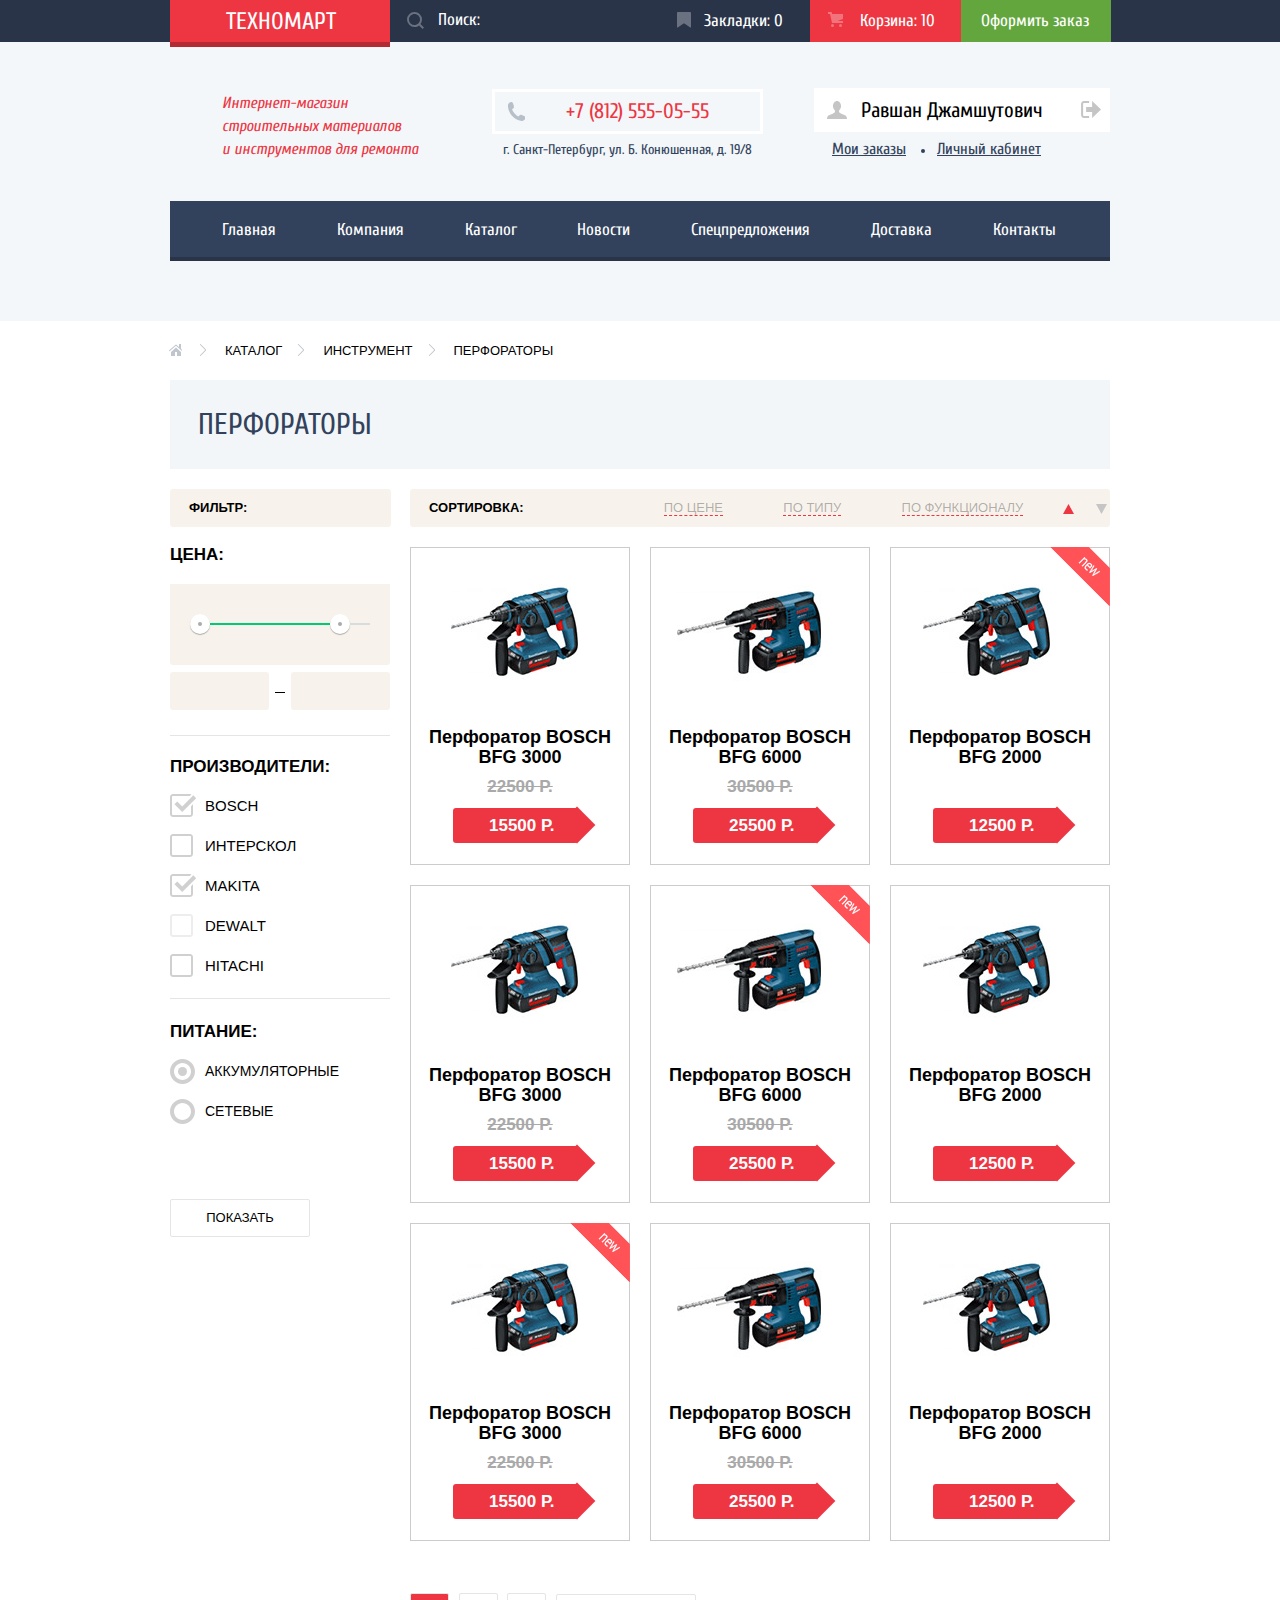
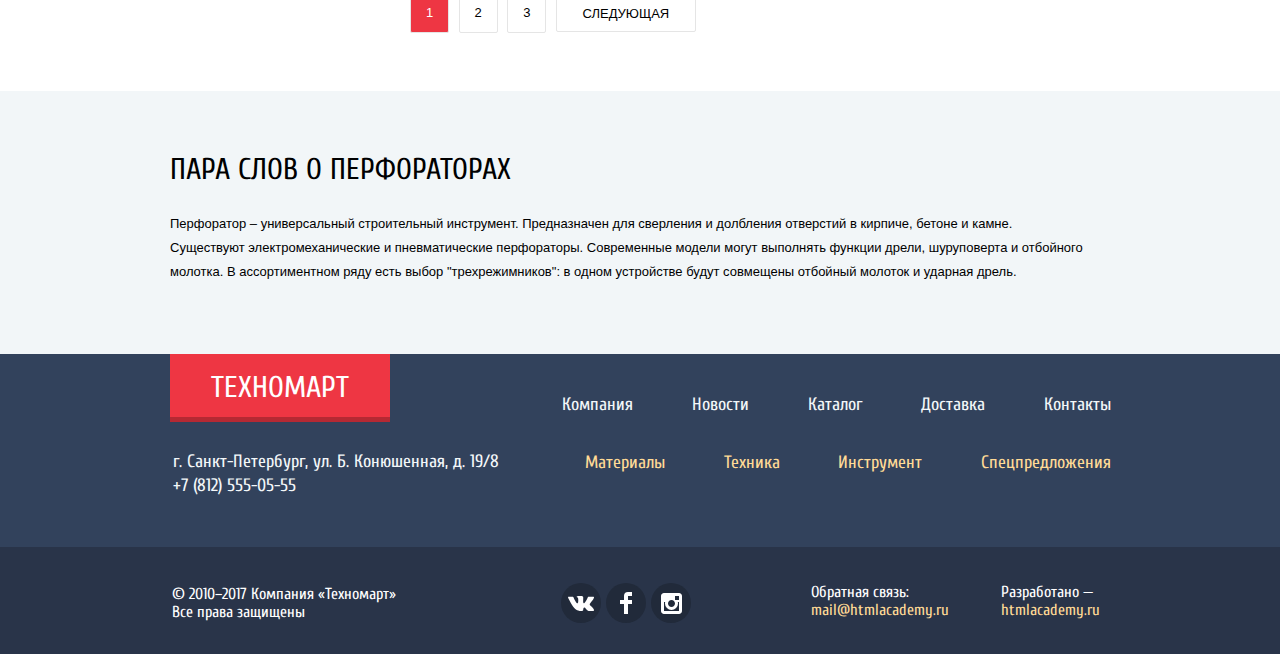
==== commit 180f1807: "Исправления" ====
--- a/catalog.html
+++ b/catalog.html
@@ -26,18 +26,25 @@
         <div class="header-bottom">
             <div class="container">
                 <div class="site-slogan">
-                    <h1 class="header-middle-slogan">Интернет-магазин</h1>
-                    <h1 class="header-middle-slogan">строительных материалов</h1>
-                    <h1 class="header-middle-slogan">и инструментов для ремонта</h1>
+                    <h1 class="header-middle-slogan">Интернет-магазин
+                    строительных материалов<br>
+                    и инструментов для ремонта</h1>
                 </div>
                 <div class="header-middle-contacts">
-                    <p class="tel"><b>+7 (812) 555-05-55</b></p>
+                    <p class="tel">+7 (812) 555-05-55</p>
                     <p class="adress">г. Санкт-Петербург, ул. Б. Конюшенная, д. 19/8</p>
                 </div>
                 <div class="user-navigation">
                     <p>
-                        <span class="user-name" tabindex="0">Равшан Джамшутович</span>
-                        <a href="index.html"></a>
+                        <a class="user-name" href="private-office.html">Равшан Джамшутович</a>
+                        <a class="icon-logout" href="index.html">
+                            <svg xmlns="http://www.w3.org/2000/svg" width="21" height="17" viewBox="0 0 21 17">
+                                <g fill="#c5c5c5">
+                                    <path fill="#c5c5c5" d="M21 8.5L12.125 0v6h-6v5h6v6z" />
+                                    <path fill="#c5c5c5" d="M3.106 13.952V3.048c.018-.376.171-1.057 1.01-1.057h5.027V0H4.116C1.938 0 1.112 1.81 1.087 3.027v10.946C1.112 15.189 1.938 17 4.116 17h5.027v-1.99H4.116c-.839 0-.992-.683-1.01-1.058z" />
+                                </g>
+                            </svg>
+                        </a>
                     </p>
                     <ul class="list-hiden user-navigation-link">
                         <li><a href="My-orders.html">Мои заказы</a></li>
@@ -64,9 +71,7 @@
     <main class="main-catalog">
         <div class="container">
             <ul class="list-hiden main-chain user-navigation">
-                <li>
-                    <a href="index.html" class="main-chain-home"></a>
-                </li>
+                <li><a href="index.html" class="main-chain-home"></a></li>
                 <li><a href="catalog.html">Каталог</a></li>
                 <li><a href="tools.html">Инструмент</a></li>
                 <li><a href="#">Перфораторы</a></li>
@@ -165,9 +170,10 @@
                             </li>
                             <li class="sorting-active direction-up-default">
                                 <a class="visually-hidden" href="/catalog?sort=up">по возрастанию</a>
-                                <li class="direction-down">
-                                    <a class="visually-hidden" href="/catalog?sort=down">по убыванию</a>
-                                </li>
+                            </li>    
+                            <li class="direction-down">
+                                <a class="visually-hidden" href="/catalog?sort=down">по убыванию</a>
+                            </li>
                         </ul>
                     </div>
                     <section class="gds-column">
@@ -337,8 +343,7 @@
         <div class="wrapper-info-about">
             <section class="info-about container">
                 <h2 class="info-about-topic">ПАРА СЛОВ О ПЕРФОРАТОРАХ</h2>
-                <p class="information">Перфоратор – универсальный строительный инструмент. Предназначен для сверления и долбления отверстий в кирпиче, бетоне и камне.
-                    <br>Существуют электромеханические и пневматические перфораторы. Современные модели могут выполнять функции дрели, шуруповерта и отбойного молотка. В ассортиментном ряду есть выбор "трехрежимников": в одном устройстве будут совмещены отбойный молоток и ударная дрель.
+                <p class="information">Перфоратор – универсальный строительный инструмент. Предназначен для сверления и долбления отверстий в кирпиче, бетоне и камне.<br>Существуют электромеханические и пневматические перфораторы. Современные модели могут выполнять функции дрели, шуруповерта и отбойного молотка. В ассортиментном ряду есть выбор "трехрежимников": в одном устройстве будут совмещены отбойный молоток и ударная дрель.
                 </p>
             </section>
         </div>
@@ -347,7 +352,7 @@
         <div class="wrapper-footer-container">
             <div class="container footer-container">
                 <div class="footer-top">
-                    <a href="#" class="footer-top-logo">ТЕХНОМАРТ</a>
+                    <a href="index.html" class="footer-top-logo">ТЕХНОМАРТ</a>
                     <p class="footer-top-contacts">г. Санкт-Петербург, ул. Б. Конюшенная, д. 19/8 </p>
                     <p class="footer-top-contacts">+7 (812) 555-05-55</p>
                 </div>
@@ -375,21 +380,19 @@
             </div>
             <div class="footer-bottom-social">
                 <ul class="list-hiden">
-                    <li>
-                        <a href="#" class="social-button">
+                    <li><a href="#" class="social-button">
                             <span class="visually-hidden">Вконтакте</span>
                             <svg xmlns="http://www.w3.org/2000/svg" width="26" height="15" viewBox="0 0 26 15">
                                 <path fill="#FFF" d="M16.138 11.51c.956-.309 2.18 2.04 3.483 2.939.978.681 1.727.534 1.727.534l3.473-.05s1.815-.112.957-1.554c-.071-.12-.503-1.069-2.585-3.022-2.177-2.043-1.882-1.712.739-5.244 1.597-2.153 2.236-3.468 2.036-4.028-.192-.539-1.365-.399-1.365-.399L20.69.713c-.381.001-.704.119-.851.515-.003.004-.621 1.666-1.445 3.079-1.741 2.989-2.436 3.148-2.724 2.961-.661-.433-.494-1.737-.494-2.664 0-2.897.432-4.105-.846-4.417-.427-.104-.739-.172-1.828-.182-1.392-.021-2.574 0-3.244.329-.445.223-.786.712-.579.74.26.035.843.16 1.155.586.401.552.389 1.789.389 1.789s.229 3.411-.54 3.834c-.528.29-1.25-.302-2.803-3.016-.793-1.388-1.392-2.922-1.392-2.922s-.116-.285-.326-.441c-.25-.185-.6-.244-.6-.244L.848.684S.29.7.085.946c-.182.218-.015.668-.015.668s2.909 6.881 6.203 10.347c3.02 3.182 6.452 2.971 6.452 2.971h1.555s.469-.054.709-.312c.224-.24.214-.691.214-.691s-.031-2.109.935-2.419z" />
                             </svg>
                         </a>
                     </li>
-                    <li>
-                        <a href="#" class="social-button"><span class="visually-hidden">Фейсбук</span>
-                              <svg xmlns="http://www.w3.org/2000/svg" width="12" height="22" viewBox="0 0 12 22"><path fill="#FFF" d="M12 4V0H8a4 4 0 0 0-4 4v4H0v4h4v10h4V12h4V8H8V4h4z"/></svg>
-                            </a>
+                    <li><a href="#" class="social-button">
+                            <span class="visually-hidden">Фейсбук</span>
+                            <svg xmlns="http://www.w3.org/2000/svg" width="12" height="22" viewBox="0 0 12 22"><path fill="#FFF" d="M12 4V0H8a4 4 0 0 0-4 4v4H0v4h4v10h4V12h4V8H8V4h4z"/></svg>
+                        </a>
                     </li>
-                    <li>
-                        <a href="#" class="social-button">
+                    <li><a href="#" class="social-button">
                             <span class="visually-hidden">Инстаграм</span>
                             <svg xmlns="http://www.w3.org/2000/svg" width="21" height="21" viewBox="0 0 21 21">
                                 <path fill="#FFF" d="M18 0H3C1.35 0 0 1.35 0 3v15c0 1.65 1.35 3 3 3h15c1.65 0 3-1.35 3-3V3c0-1.65-1.35-3-3-3zm-7.5 7c1.93 0 3.5 1.57 3.5 3.5S12.43 14 10.5 14 7 12.43 7 10.5 8.57 7 10.5 7zM18 18H3V9h1.181A6.504 6.504 0 0 0 4 10.5a6.5 6.5 0 1 0 13 0 6.45 6.45 0 0 0-.181-1.5H18v9zm0-11h-4V3h4v4z" />
--- a/css/style.css
+++ b/css/style.css
@@ -107,6 +107,11 @@
     line-height: 23px;
     font-weight: 400;
     color: #ee3643;
+    
+
+    
+    
+
 }
 .tel {
     font-family: "Cuprum", Arial, sans-serif;
@@ -118,14 +123,14 @@
     border-style: solid;
     border-color: #ffffff;
     border-width: 3px;
-    padding-right: 40px;
-    padding-left: 60px;
+    padding-right: 45px;
+    padding-left: 65px;
     padding-top: 10px;
     padding-bottom: 11px;
-    width: 165px;
-    position: relative;
-    top: 25px;
-    right: 15px;
+    width: 155px;
+    position: relative;
+    margin: 0;
+    
 }
 /*номер телефона*/
 
@@ -146,11 +151,10 @@
     font-size: 14px;
     font-weight: 400;
     color: #32425c;
-    padding-top: 10px;
-    padding-left: 5px;
-    position: relative;
-    top: -2px;
-    left: -10px;
+    padding-top: 4px;
+    text-align: center;
+    margin: 0;
+
 }
 /*адрес*/
 
@@ -159,31 +163,32 @@
     padding: 0px;
     display: flex;
     justify-content: space-between;
-    width: 282px;
-    position: relative;
+    width: 280px;
+    position: relative;
+    
 }
 .user-navigation-link {
-    margin: 0px;
-    padding: 0px;
-    display: flex;
-    justify-content: space-around;
-    width: 282px;
-    position: relative;
-    top: 46px;
-    left: -8px;
+	margin: 0px;
+    padding: 0px;
+   padding-left:18px;
+    width: 209px;
+    display: flex;
+    flex-wrap: nowrap;
+    justify-content: space-between;
+    
 }
 .user-navigation-link li:last-child {
     position: relative;
-    top: -4px;
-    left: -20px;
-}
-.user-navigation-link li:last-child::before {
+    
+}
+
+.user-navigation-link li:last-child::after{
     content: "";
     display: block;
-    position: relative;
-    top: 13px;
-    left: -17px;
     border-radius: 5px;
+    position: absolute;
+    left: -16px;
+    top:45%;
     width: 4px;
     height: 4px;
     margin: 0px;
@@ -196,16 +201,12 @@
     display: block;
     padding-top: 13px;
     padding-bottom: 13px;
-    position: absolute;
-    top: 46px;
-    right: 141px;
+    
 }
 .check-in {
     display: block;
     padding: 13px 24px;
-    position: absolute;
-    top: 46px;
-    right: -18px;
+   
 }
 .button {
     font: inherit;
@@ -252,20 +253,37 @@
     color: rgba(0, 0, 0, 0.3);
 }
 .site-navigation {
+	padding: 0;
+	margin:0;
     background-color: #32425c;
     box-shadow: inset 0 -4px 0 0 #293449;
-}
+    text-align: center;
+    display: flex;
+    width:100%;
+    justify-content: space-between;
+ 
+   
+   
+}
+
 .site-navigation a {
     font-family: "Cuprum", Arial, sans-serif;
     font-size: 17px;
     line-height: 17px;
     font-weight: 400;
     color: #ffffff;
-    display: block;
+   padding-left: 30px;
+    padding-right: 30px;
     padding-top: 20px;
-    padding-bottom: 22px;
-    padding-left: 30px;
-    padding-right: 31px;
+    padding-bottom:23px;
+display:block;
+}
+
+li .main {
+    padding-left: 52px;
+}
+li .contacts {
+    padding-right: 54px;
 }
 .site-navigation a:hover {
     background-color: #212a3a;
@@ -288,6 +306,7 @@
 .block-materials {
     background-color: #ffbf47;
     position: relative;
+
 }
 /*блок материалы*/
 
@@ -304,13 +323,18 @@
     top: 0px;
     z-index: 1;
 }
-.icon-1 {
-    margin: 0px;
-    padding: 0px;
-    position: relative;
-    top: -19px;
-    right: -213px;
-    z-index: 2;
+.block-materials::before{
+   content: "";
+    width: 44px;
+    height: 65px;
+    margin-right: 0px;
+    background-image: url("../img/icon-1.svg");
+    background-color: inherit;
+    background-position: 0 0;
+    position: absolute;
+    right: 43px;
+    top: 30px;
+    z-index:2;
 }
 .block p {
     margin: 0px;
@@ -320,51 +344,74 @@
 .block-tool {
     background-color: #3bbce3;
 }
+.block-tool::before{
+	content: "";
+    width: 75px;
+    height: 61px;
+    margin-right: 0px;
+    background-image: url("../img/icon-2.svg");
+    background-color: inherit;
+    background-position: 0 0;
+    position: absolute;
+    right:28px;
+    top: 32px;
+    z-index:2;
+}
 /*блок инструменты*/
 
-.icon-2 {
-    margin: 0px;
-    padding: 0px;
-    position: relative;
-    top: -17px;
-    right: -197px;
-}
 .block-mechanism {
     background-color: #dc91d8;
 }
+.block-mechanism::before{
+   content: "";
+    width: 78px;
+    height: 62px;
+    margin-right: 0px;
+    background-image: url("../img/icon-3.svg");
+    background-color: inherit;
+    background-position: 0 0;
+    position: absolute;
+    right:31px;
+    top: 30px;
+    z-index:2;;
+}
 /*блок техника*/
 
-.icon-3 {
-    margin: 0px;
-    padding: 0px;
-    position: relative;
-    top: -19px;
-    right: -191px;
-}
 .block-sale {
     background-color: #8ed78f;
 }
+.block-sale::before{
+   content: "";
+    width: 59px;
+    height: 72px;
+    margin-right: 0px;
+    background-image: url("../img/icon-4.svg");
+    background-color: inherit;
+    background-position: 0 0;
+    position: absolute;
+    right:45px;
+    top: 25px;
+    z-index:2;
+}
 /*блок скидки*/
-
-.icon-4 {
-    margin: 0px;
-    padding: 0px;
-    position: relative;
-    top: -24px;
-    right: -196px;
-}
 .block-free {
     background-color: #ffc047;
 }
+.block-free::before{
+   content: "";
+    width: 78px;
+    height: 63px;
+    margin-right: 0px;
+    background-image: url("../img/icon-5.svg");
+    background-color: inherit;
+    background-position: 0 0;
+    position: absolute;
+    right:31px;
+    top: 31px;
+    z-index:2;
+}
 /*блок доставка*/
 
-.icon-5 {
-    margin: 0px;
-    padding: 0px;
-    position: relative;
-    top: -19px;
-    right: -191px;
-}
 .block-link {
     font-family: "Cuprum", Arial, sans-serif;
     font-size: 14px;
@@ -380,7 +427,7 @@
     padding-bottom: 10px;
     border-radius: 3px;
     position: absolute;
-    left: 23px;
+    left: 24px;
     bottom: 22px;
 }
 .block-link:hover {
@@ -389,40 +436,7 @@
 .block-link:focus {
     background-color: rgba(0, 0, 0, 0.3);
 }
-.topic-gallery,
-.topic-gallery-2 {
-    display: block;
-    z-index: 100;
-    font-family: "Cuprum", Arial, sans-serif;
-    font-size: 36px;
-    line-height: 30px;
-    font-weight: 700;
-    color: #ffffff;
-    text-transform: uppercase;
-    position: relative;
-    left: 23px;
-    top: 26px;
-}
-.topic-gallery-2 {
-    margin: 0px;
-}
-.topic-gallery-slogan-2 {
-    margin-top: 35px;
-}
-.topic-gallery-slogan-1,
-.topic-gallery-slogan-2 {
-    display: block;
-    z-index: 100;
-    font-family: "PT Sans", Arial, sans-serif;
-    font-size: 18px;
-    line-height: 24px;
-    font-weight: 400;
-    color: #ffffff;
-    position: relative;
-    left: 25px;
-    top: -6px;
-    margin-bottom: 0px;
-}
+
 .btn-red {
     font-family: "Cuprum", Arial, sans-serif;
     font-size: 14px;
@@ -728,66 +742,75 @@
     padding-top: 10px;
     padding-bottom: 10px;
     padding-left: 47px;
-    padding-right: 68px;
-    width: 300px;
-    position: relative;
-    top: 44px;
-    right: 0px;
+    padding-right: 67px;
+   
+    
+    position: relative;
     background-color: #ffffff;
 }
+
 .user-name::before {
     content: "";
     width: 20px;
     height: 18px;
     margin-right: 0px;
     background-image: url("../img/icon-user.svg");
+
     background-color: inherit;
     background-position: 0 0;
     position: absolute;
     left: 13px;
     bottom: 13px;
 }
-.user-name::after {
-    content: "";
+
+.icon-logout {
+   
     width: 20px;
     height: 17px;
-    margin-right: 0px;
-    background-image: url("../img/icon-logout.svg");
-    background-color: inherit;
-    background-position: 0 0;
-    position: absolute;
-    right: 11px;
-    bottom: 13px;
-}
+   position: absolute;
+ transform: translateX(-30px);
+
+   
+   
+}
+.icon-logout:hover path {
+    fill:#32425c;
+}
+.icon-logout:focus path {
+    fill:#c5c5c5;
+}
+
 .user-name:hover::before {
     opacity: 1;
     background-image: url("../img/icon-user-hover.svg");
 }
-.user-name:hover::after {
-    opacity: 1;
-    background-image: url("../img/icon-logout-hover.svg");
-}
+
 .user-name:focus::before {
     opacity: 0.3;
     background-image: url("../img/icon-user.svg");
 }
-.user-name:focus::after {
-    opacity: 0.3;
-    background-image: url("../img/icon-logout.svg");
-}
 .user-navigation-link a {
     font-family: "Cuprum", Arial, sans-serif;
     font-size: 16px;
+    line-height: 18px;
     color: #32425c;
     text-decoration: underline;
     background-color: #f1f5f7;
 }
-.user-name:focus {
+
+.user-name a:focus {
     color: rgba(0, 0, 0, 0.3);
 }
 .user-navigation-link a:focus {
     color: rgba(50, 66, 92, 0.3);
 }
+.user-navigation .user-name:hover{
+	color:#000000;
+}
+.user-navigation .user-name:focus{
+	color:#c5c5c5;
+}
+
 .main-chain a {
     font-family: "PT Sans", Arial, sans-serif;
     font-size: 13px;
@@ -1295,75 +1318,186 @@
 }
 .header-bottom .container {
     display: flex;
-    justify-content: space-between;
+   justify-content: space-between;
     flex-wrap: wrap;
 }
-.site-slogan h1 {
-    margin: 0px;
-    width: 300px;
-    position: relative;
-    top: 49px;
-    left: 52px;
-}
-.header-middle-slogan {
-    position: absolute;
-    top: 80px;
-    left: 257px;
-}
+.site-slogan{
+    margin: 0px;
+   width: 200px;
+    padding-top: 39px;
+    padding-bottom: 29px;
+    padding-left: 52px; 
+  
+}
+
 .header-middle-contacts {
-    width: 270px;
-    margin: 0px;
+   padding-top:47px; 
+   padding-bottom: 37px;
+   margin: 0px;
+   padding-right: 1px;
+}
+.inner-page .site-slogan{
+    margin: 0px;
+   width: 200px;
+    padding-top: 39px;
+    padding-bottom: 30px;
+    padding-left: 52px; 
+    padding-right: 20px;
+  
 }
 .user-navigation {
-    min-width: 300px;
-    min-height: 158px;
-    margin: 0px;
-}
-.header-nav {
-    width: 940px;
-    min-height: 60px;
-    margin: 0px;
-}
-.header-nav .container {
-    padding: 0px;
-    display: flex;
-}
-.site-navigation {
-    margin: 0px;
-    padding: 0px;
-    display: flex;
-    width: 100%;
-}
-li .main {
-    padding-left: 52px;
-}
-li .contacts {
-    padding-right: 54px;
-}
+   
+    padding-top: 46px;
+    padding-bottom: 37px;
+   
+    margin: 0px;
+}
+
+.container {
+    padding: 0px;
+ }
+
+
 .main-container-block {
     padding: 0px;
     width: 940px;
     min-height: 409px;
-    margin-bottom: 54px;
+    margin-bottom: 32px;
 }
 .block {
     padding: 0px;
     margin-bottom: 20px;
-    min-height: 123px;
+    height: 123px;
     width: 300px;
 }
-.gallery {
-    margin: 0px;
-    padding: 0px;
-    width: 621px;
-    height: 266px;
-}
-.block-gallery {
-    position: relative;
-    display: flex;
-    width: 620px;
-    height: 267px;
-}
+
+
+.slider {
+    margin: 0px;
+    padding: 0px;
+    transform: translateY(-25px);
+
+    flex-grow: 1;
+   
+}
+.slider-item {
+  display: none;
+ height: 266px;
+
+}
+
+.slider-item:nth-child(1) {
+  display: none;
+}
+.slider-item:nth-child(2) {
+  display: none;
+}
+
+.slider-item:nth-child(1) {
+  background-image: url("../img/slide-1.jpg");
+  background-repeat: no-repeat;
+}
+.slider-item:nth-child(2) {
+  background-image: url("../img/slide-2.jpg");
+  background-repeat: no-repeat;
+ 
+}
+
+#product-1:checked ~ .slider-list .slider-item:nth-child(1) {
+  display: block;
+}
+
+#product-2:checked ~ .slider-list .slider-item:nth-child(2) {
+  display: block;
+}
+.slider-list{
+	margin: 0;
+	padding: 0;
+  
+  list-style: none;
+}
+#product-1:checked ~ .slider-controls .slider-controls-item--1{
+  background-color: red;
+  border:2px #ffffff solid;
+}
+#product-2:checked ~ .slider-controls .slider-controls-item--2{
+  background-color: red;
+  border:2px #ffffff solid;
+}
+ 
+.slider-item h3 {
+
+  max-width: 216px;
+  margin: 0;
+  padding-top: 25px;
+  padding-left: 25px;
+  font-size: 36px;
+  line-height: 30px;
+
+
+  font-family: "Cuprum", Arial, sans-serif;
+   
+    font-weight: 700;
+    color: #ffffff;
+    text-transform: uppercase;
+   
+}
+.slider-item p {
+  max-width: 230px;
+  margin: 0;
+  margin-top: 5px;
+margin-left: 25px;
+   font-family: "PT Sans", Arial, sans-serif;
+    font-size: 18px;
+    line-height: 24px;
+  
+   color: #ffffff;
+}
+.btn-back{
+	background-image: url("../img/icon-left.svg"); 
+	width: 22px;
+	height: 41px;
+transform: translate(25px, 30px);
+
+}
+.btn-next{
+	background-image: url("../img/icon-right.svg"); 
+	width: 22px;
+	height: 41px;
+	transform: translate(577px, -10px);
+
+}
+.slider-item-button{
+	display: block;
+	padding-top: 12px;
+	padding-bottom: 10px;
+	padding-left: 50px;
+	padding-right: 45px; 
+	width: 100px;
+	border-radius: 3px;
+	transform: translate(25px, 41px);
+}
+.slider-controls{
+	 transform: translate(295px,240px);
+
+}
+
+.slider-controls label{
+	margin: 2px;
+  display: inline-block;
+  width: 2px;
+  height:2px;
+  position: relative;
+  border-radius: 50%;
+  cursor: pointer;
+  padding: 2px;
+
+  
+  /* Временно для демонстрации */
+  background-color: #ffffff;
+  border:2px #ffffff solid;
+}
+
 .btn-catalog {
     margin: 0px;
     padding: 0px;
@@ -1372,77 +1506,9 @@
     padding-top: 11px;
     padding-bottom: 9px;
 }
-.gallery-1 {
-    position: absolute;
-    top: 0px;
-    left: 0px;
-    margin: 0px;
-}
-.gallery-2 {
-    position: absolute;
-    top: 0px;
-    left: 0px;
-    margin: 0px;
-}
-.block-column {
-    display: flex;
-    flex-direction: column;
-    height: 266px;
-    align-items: flex-start;
-}
-.block-gallery-list {
-    margin: 0;
-    padding: 0;
-    padding-right: 20px;
-    width: 620px;
-    height: 267px;
-    list-style: none;
-}
-.block-gallery-item {
-    position: relative;
-    top: -37px;
-    display: none;
-    padding: 0px;
-    margin: 0px;
-    width: 620px;
-    height: 267px;
-}
-.block-gallery-item {
-    display: none;
-}
-.block-gallery-item:nth-child(1) {
-    display: block;
-}
-.block-gallery-item:nth-child(2) {
-    position: absolute;
-    top: -1px;
-    background-repeat: no-repeat;
-}
-#slider-1:checked ~ .block-gallery-list .block-gallery-item:nth-child(1) {
-    display: block;
-}
-#slider-2:checked ~ .block-gallery-list .block-gallery-item:nth-child(2) {
-    display: block;
-}
-#slider-1:checked ~ .slider-controls .slider-controls-item--1::before,
-#slider-2:checked ~ .slider-controls .slider-controls-item--2::before {
-    content: "";
-    position: absolute;
-    left: 221px;
-    top: 203px;
-    z-index: 400;
-    width: 6px;
-    height: 6px;
-    margin: -4px;
-    background-color: #ee3643;
-    border-radius: 50%;
-}
-#slider-2:checked ~ .block-gallery-list .block-gallery-item:nth-child(1) {
-    display: none;
-}
-#slider-2:checked ~ .slider-controls .slider-controls-item--1::before {
-    display: none;
-}
+
+
+
 .wrapper-block {
     display: flex;
     flex-wrap: wrap;
@@ -1548,7 +1614,10 @@
     margin: 0px;
     display: flex;
     justify-content: space-between;
-}
+    text-align: center;
+    flex-wrap: wrap;
+}
+
 .main-gds-item .flag {
     position: absolute;
     top: -1px;
@@ -1670,6 +1739,31 @@
     text-transform: uppercase;
     border-radius: 3px;
 }
+.inner-page .main-gds-list{
+	width:700px;
+    margin:20px auto;
+    display: flex;
+    justify-content: flex-start;
+}
+.inner-page .main-gds-item{
+	display:inline-block;
+    width:218px;
+    margin-right:20px;
+    margin-bottom:20px;
+    border:1px solid #ccc;
+    line-height:20px;
+    font-weight:bold;
+    text-align:center;
+}
+.main-gds-list{
+    font-size:0;
+}
+.main-gds-item{
+    font-size:16px;
+}
+.inner-page .main-gds-item:nth-child(3n){
+    margin-right: 0px;
+}
 .main-gds-item .button-mark {
     color: #32425c;
     background: white;
@@ -1701,7 +1795,7 @@
 }
 .manufact-item:hover,
 .manufact-item:focus {
-	border:none;
+	border: 1px rgba(234, 234, 234, 0) solid;
 }
 .main-manufact-list {
     margin: 0px;
@@ -1721,7 +1815,7 @@
 .main-services {
     padding: 0px;
     width: 100%;
-    margin-bottom: 86px;
+    margin-bottom: 83px;
 }
 .wrapper-services {
     padding-top: 68px;
@@ -1756,6 +1850,7 @@
     line-height: 24px;
     font-weight: 400;
     color: #000000;
+
 }
 .services-slogan-bottom {
     margin-bottom: 69px;
@@ -1782,14 +1877,15 @@
     right: -1px;
     top: -45px;
 }
-.delivery-topic {
+.services-topic {
     padding: 0px;
     margin-top: 4px;
     margin-bottom: 32px;
 }
 .wrapper-block-delivery {
+    display: block;
     padding-top: 0px;
-    width: 340px;
+    width: 278px;
     margin-left: 82px;
     position: relative;
 }
@@ -1798,13 +1894,54 @@
     width: 468px;
     height: 261px;
     margin-right: 0px;
-    background-image: url("../img/delivery.png");
-    background-color: inherit;
-    background-position: 0 0;
-    position: absolute;
-    right: -278px;
+   background-image: url("../img/delivery.png");
+    background-color: inherit;
+    background-position: 0 0;
+    position: absolute;
+    right: -340px;
     top: 23px;
     z-index: 1;
+}
+.wrapper-block-guarantee{
+	display:none;
+	 padding-top: 0px;
+    width:375px;
+    margin-left: 82px;
+    position: relative;
+}
+.wrapper-block-guarantee::after{
+	 content: "";
+    width: 500px;
+    height: 283px;
+    margin-right: 0px;
+   background-image: url("../img/garant.png");
+    background-color: inherit;
+    background-position: 0 0;
+    position: absolute;
+    right: -260px;
+    top: -5px;
+    z-index:1;
+}
+.wrapper-block-credit{
+	display: none;
+	 padding-top: 0px;
+    width: 450px;
+    margin-left: 82px;
+    position: relative;
+
+}
+.wrapper-block-credit::after{
+	content: "";
+    width: 500px;
+    height: 283px;
+    margin-right: 0px;
+   background-image: url("../img/credit.png");
+    background-color: inherit;
+    background-position: 0 0;
+    position: absolute;
+    right: -200px;
+    top: -5px;
+    z-index:1;
 }
 .main-about-us {
     padding: 0px;
@@ -1826,6 +1963,7 @@
     padding-left: 37px;
     padding-bottom: 34px;
     margin: 0px;
+    margin-top: 22px;
 }
 .companies-item::before {
     content: "";
@@ -1843,7 +1981,7 @@
 }
 .main-contacts-topic {
     margin: 0px;
-    margin-bottom: 30px;
+    margin-bottom: 28px;
 }
 .companies-item {
     margin-top: 17px;
@@ -2001,70 +2139,15 @@
     padding-left: 61px;
     padding-right:55px;
 }
-.gallery-button .gallery-button-back {
-    position: absolute;
-    z-index: 2;
-    top: 111px;
-    left: 24px;
-}
-.gallery-button .gallery-button-next {
-    position: absolute;
-    z-index: 2;
-    top: 111px;
-    left: 578px;
-}
+
 .btn-catalog {
     position: absolute;
     z-index: 2;
     top: 206px;
     left: 25px;
 }
-.gallery {
-    position: absolute;
-    z-index: 1;
-}
-.slider-controls {
-    position: absolute;
-    left: 100px;
-    bottom: 227px;
-    z-index: 200;
-    width: 160px;
-    height: 18px;
-    text-align: center;
-    font-size: 0;
-    transform: translateX(-50%);
-}
-.slider-controls label {
-    position: relative;
-    display: inline-block;
-    width: 10px;
-    height: 10px;
-    padding: 5px;
-    vertical-align: top;
-    border-radius: 50%;
-    cursor: pointer;
-}
-.slider-controls label::after {
-    content: "";
-    position: absolute;
-    top: 197px;
-    left: 215px;
-    z-index: 100;
-    width: 10px;
-    height: 10px;
-    background: #ffffff;
-    border-radius: 50%;
-}
-.paragraph {
-    margin-bottom: 24px;
-}
-.gallery-button-back {
-    position: absolute;
-    top: 40px;
-    left: 0px;
-    width: 25px;
-    height: 43px;
-}
+
+
 /*сеточные стили для внутренней страницы*/
 
 .cart {
@@ -2200,11 +2283,7 @@
     display: flex;
     justify-content: flex-start;
 }
-.main-gds-list {
-    display: flex;
-    flex-wrap: wrap;
-    text-align: center;
-}
+
 .pagination-item {
     display: inline-block;
     margin-right: 6px;
@@ -2472,7 +2551,9 @@
     min-height: 300px;
     width: auto;
 }
-body .inner-page {} .footer-all {
+
+
+.footer-all {
     margin-top: 86px;
 }
 .main-catalog {
@@ -2515,8 +2596,8 @@
     display: none;
     top: 120px;
     left: 50%;
-    width: 460px;
-    padding: 46px 80px;
+    width: 620px;
+   
     z-index: 1000;
     margin-left: -310px;
 }
@@ -2551,12 +2632,42 @@
 .form-close::after {
     transform: rotate(-45deg);
 }
-.form-top {
-    position: relative;
-}
-.form-top input[type="text"] {
-    position: relative;
-    top: 0;
+.form-top{
+	display: flex;
+	flex-wrap: wrap;
+	justify-content: space-between;
+	padding-top: 35px;
+	padding-left: 80px;
+	padding-right: 80px;
+	padding-bottom: 15px;
+}
+.form-top p:nth-child(3){
+	margin-top: 7px;
+
+}
+.taxtarea-topic{
+	margin: 0;
+}
+.form-bottom{
+	background-color: #f4f4f4;
+padding:40px 80px;
+
+}
+.btn-send {
+    font-family: "Cuprum", Arial, sans-serif;
+    font-size: 14px;
+    line-height: 18px;
+    font-weight: 400;
+    color: #ffffff;
+    background-color: #ee3643;
+    border-radius: 2px;
+    border: none;
+    padding-top: 10px;
+    padding-bottom: 10px;
+width:100%;
+    text-transform: uppercase;
+   
+  
 }
 .form-top input[type="text"]::-webkit-input-placeholder,
 .form-top input[type="email"]::-webkit-input-placeholder,
@@ -2564,24 +2675,7 @@
     color: #a9a9a9;
     z-index: 1;
 }
-.textarea-topic {
-    margin-bottom: 30px;
-}
-textarea {
-    position: relative;
-    top: -10px;
-    margin-bottom: 28px;
-}
-.form-top p {
-    width: 220px;
-    margin: 0;
-    margin-bottom: 20px;
-}
-.form-top p:nth-child(2) {
-    position: absolute;
-    top: 0;
-    right: 0px;
-}
+
 .form-top input[type="text"],
 .form-top input[type="email"] {
     font-family: "PT Sans", Arial, sans-serif;
@@ -2592,14 +2686,15 @@
     box-sizing: border-box;
     width: 220px;
     padding: 8px 14px;
+    margin: 0;
+
 }
 .users-massage {
     width: 432px;
     padding: 8px;
     padding-left: 15px;
-    padding-bottom: 15px;
-    margin-bottom: 52px;
-    margin-top: 7px;
+    margin: 0;
+   
 }
 .form-write-us label {
     font-family: "Cuprum", Arial, sans-serif;
@@ -2607,7 +2702,7 @@
     line-height: 18px;
     font-weight: 400;
     color: #000000;
-    margin-bottom: 9px;
+    margin-bottom: 10px;
     display: block;
 }
 .users-name,
@@ -2621,31 +2716,10 @@
     border: 2px #dee3e4 solid;
     border-radius: 2px;
 }
-.btn-send {
-    font-family: "Cuprum", Arial, sans-serif;
-    font-size: 14px;
-    line-height: 18px;
-    font-weight: 400;
-    color: #ffffff;
-    background-color: #ee3643;
-    border-radius: 2px;
-    border: none;
-    padding-top: 10px;
-    padding-bottom: 10px;
-    position: relative;
-    text-transform: uppercase;
-    width: 460px;
-    left: 80px;
-    top: 35px;
-}
-.form-bottom {
-    background-color: #f4f4f4;
-    width: 100%;
-    height: 110px;
-    position: absolute;
-    left: 0;
-    bottom: 0;
-}
+
+
+   
+   
 /*форма добавления товара*/
 
 .form-cart {
@@ -2722,4 +2796,4 @@
     position: relative;
     left: 0;
     top: -13px;
-}+}
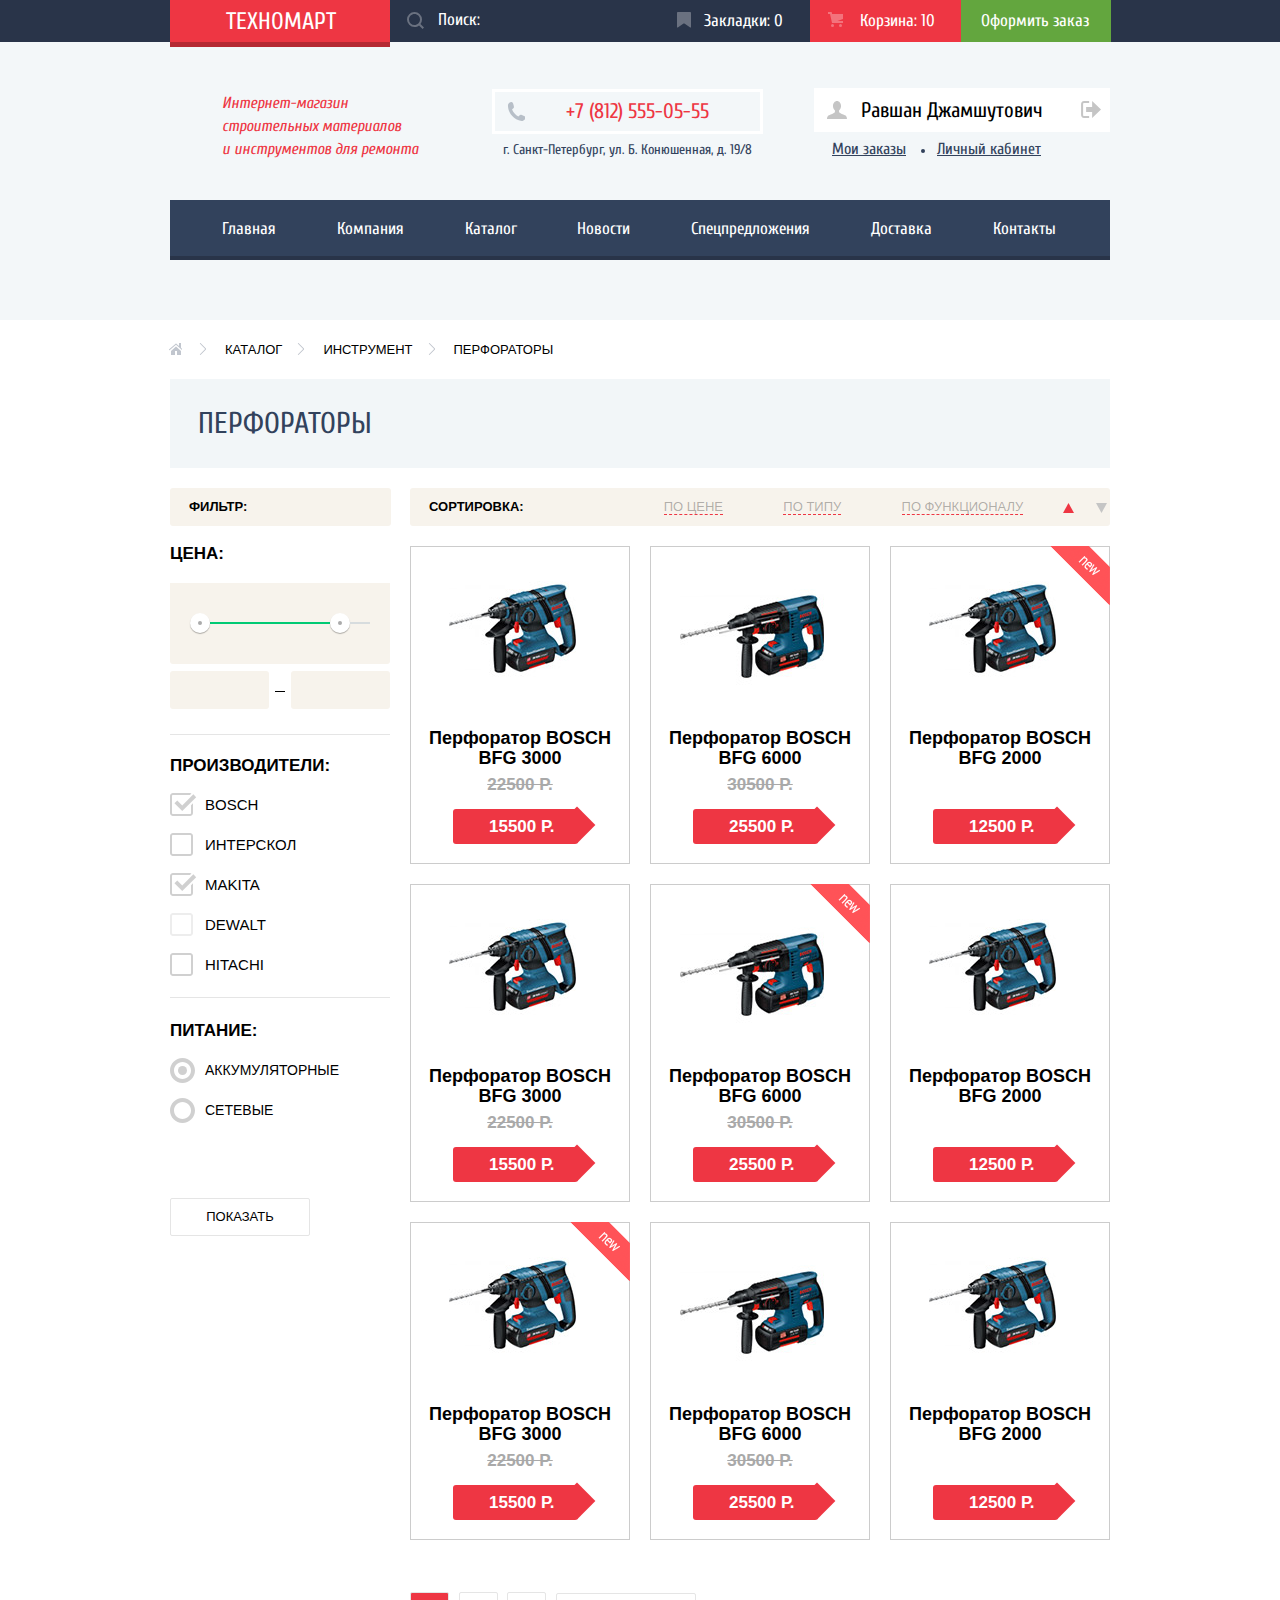
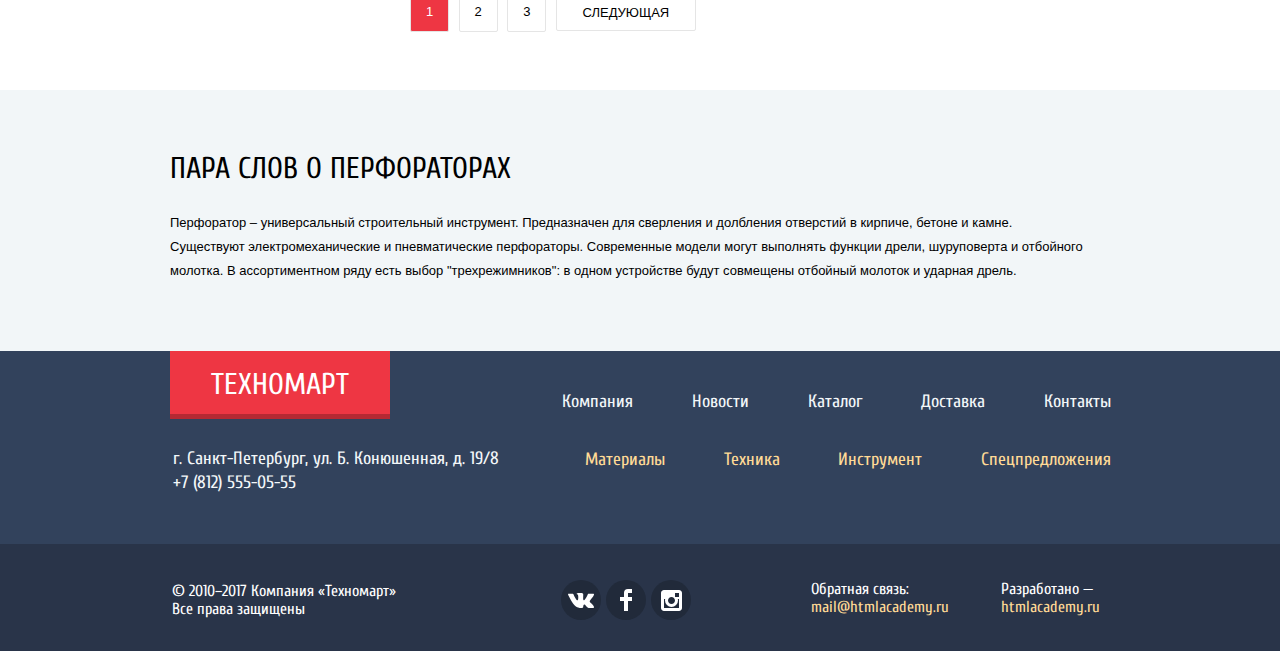
==== commit eb09e4fd: "Финальная проверка" ====
--- a/catalog.html
+++ b/catalog.html
@@ -25,11 +25,7 @@
         </div>
         <div class="header-bottom">
             <div class="container">
-                <div class="site-slogan">
-                    <h1 class="header-middle-slogan">Интернет-магазин
-                    строительных материалов<br>
-                    и инструментов для ремонта</h1>
-                </div>
+                <h1 class="header-middle-slogan site-slogan">Интернет-магазин строительных материалов и&nbsp;инструментов для ремонта</h1>
                 <div class="header-middle-contacts">
                     <p class="tel">+7 (812) 555-05-55</p>
                     <p class="adress">г. Санкт-Петербург, ул. Б. Конюшенная, д. 19/8</p>
@@ -56,11 +52,11 @@
                         <h2 class="visually-hidden">Меню сайта</h2>
                         <ul class="list-hiden site-navigation">
                             <li><a class="main" href="index.html">Главная</a></li>
-                            <li><a class="company" href="company.html">Компания</a></li>
-                            <li><a class="catalog" href="catalog.html">Каталог</a></li>
-                            <li><a class="news" href="news.html">Новости</a></li>
-                            <li><a class="special-offers" href="special-offers.html">Спецпредложения</a></li>
-                            <li><a class="delivery" href="delivery.html">Доставка</a></li>
+                            <li><a href="company.html">Компания</a></li>
+                            <li><a href="catalog.html">Каталог</a></li>
+                            <li><a href="news.html">Новости</a></li>
+                            <li><a href="special-offers.html">Спецпредложения</a></li>
+                            <li><a href="delivery.html">Доставка</a></li>
                             <li><a class="contacts" href="contacts.html">Контакты</a></li>
                         </ul>
                     </div>
@@ -170,13 +166,14 @@
                             </li>
                             <li class="sorting-active direction-up-default">
                                 <a class="visually-hidden" href="/catalog?sort=up">по возрастанию</a>
-                            </li>    
+                            </li>
                             <li class="direction-down">
                                 <a class="visually-hidden" href="/catalog?sort=down">по убыванию</a>
                             </li>
                         </ul>
                     </div>
                     <section class="gds-column">
+                        <h3 class="visually-hidden">каталог товаров</h3>
                         <ul class="list-hiden main-gds-list">
                             <li class="main-gds-item">
                                 <div class="actions">
@@ -185,10 +182,9 @@
                                 </div>
                                 <a href="main-gds-item.html">
                                     <p class="main-gds-image">
-                                        <img class="BFG-3000" src="img/product-2.jpg" width="127" height="112" alt="Перфоратор BOSCH BFG 3000">
-                                    </p>
-                                    <h3 class="main-gds-category">Перфоратор BOSCH</h3>
-                                    <h3 class="main-gds-id">BFG 3000</h3>
+                                        <img class="image-center" src="img/product-2.jpg" width="127" height="112" alt="Перфоратор BOSCH BFG 3000">
+                                    </p>
+                                    <p class="title-gds">Перфоратор BOSCH BFG 3000</p>
                                 </a>
                                 <p class="old-price">22500 Р.</p>
                                 <p class="main-gds-item-price">
@@ -202,10 +198,9 @@
                                 </div>
                                 <a href="main-gds-item.html">
                                     <p class="main-gds-image">
-                                        <img class="BFG-6000" src="img/product-3.jpg" width="144" height="128" alt="Перфоратор BOSCH BFG 6000">
-                                    </p>
-                                    <h3 class="main-gds-category">Перфоратор BOSCH</h3>
-                                    <h3 class="main-gds-id">BFG 6000</h3>
+                                        <img class="image-center" src="img/product-3.jpg" width="144" height="128" alt="Перфоратор BOSCH BFG 6000">
+                                    </p>
+                                    <p class="title-gds">Перфоратор BOSCH BFG 6000</p>
                                 </a>
                                 <p class="old-price">30500 Р.</p>
                                 <p class="main-gds-item-price">
@@ -219,10 +214,9 @@
                                 </div>
                                 <a href="main-gds-item.html">
                                     <p class="main-gds-image">
-                                        <img class="BFG-2000" src="img/product-4.jpg" width="127" height="112" alt="Перфоратор BOSCH BFG 2000">
-                                    </p>
-                                    <h3 class="main-gds-category">Перфоратор BOSCH</h3>
-                                    <h3 class="main-gds-id">BFG 2000</h3>
+                                        <img class="image-center" src="img/product-4.jpg" width="127" height="112" alt="Перфоратор BOSCH BFG 2000">
+                                    </p>
+                                    <p class="title-gds">Перфоратор BOSCH BFG 2000</p>
                                 </a>
                                 <p class="main-gds-item-price">
                                     <a class="button" href="#">12500 Р.</a>
@@ -235,10 +229,9 @@
                                 </div>
                                 <a href="main-gds-item.html">
                                     <p class="main-gds-image">
-                                        <img class="BFG-3000" src="img/product-2.jpg" width="127" height="112" alt="Перфоратор BOSCH BFG 3000">
-                                    </p>
-                                    <h3 class="main-gds-category">Перфоратор BOSCH</h3>
-                                    <h3 class="main-gds-id">BFG 3000 </h3>
+                                        <img class="image-center" src="img/product-2.jpg" width="127" height="112" alt="Перфоратор BOSCH BFG 3000">
+                                    </p>
+                                    <p class="title-gds">Перфоратор BOSCH BFG 3000 </p>
                                 </a>
                                 <p class="old-price">22500 Р.</p>
                                 <p class="main-gds-item-price">
@@ -252,10 +245,9 @@
                                 </div>
                                 <a href="main-gds-item.html">
                                     <p class="main-gds-image">
-                                        <img class="BFG-6000" src="img/product-3.jpg" width="144" height="128" alt="Перфоратор BOSCH BFG 6000">
-                                    </p>
-                                    <h3 class="main-gds-category">Перфоратор BOSCH</h3>
-                                    <h3 class="main-gds-id">BFG 6000</h3>
+                                        <img class="image-center" src="img/product-3.jpg" width="144" height="128" alt="Перфоратор BOSCH BFG 6000">
+                                    </p>
+                                    <p class="title-gds">Перфоратор BOSCH BFG 6000</p>
                                 </a>
                                 <p class="old-price">30500 Р.</p>
                                 <p class="main-gds-item-price">
@@ -269,11 +261,9 @@
                                 </div>
                                 <a href="main-gds-item.html">
                                     <p class="main-gds-image">
-                                        <img class="BFG-2000" src="img/product-4.jpg" width="127" height="112" alt="Перфоратор BOSCH BFG 2000">
-                                    </p>
-                                    <h3 class="main-gds-category">Перфоратор BOSCH</h3>
-                                    <h3 class="main-gds-id">BFG 2000
-                                          </h3>
+                                        <img class="image-center" src="img/product-4.jpg" width="127" height="112" alt="Перфоратор BOSCH BFG 2000">
+                                    </p>
+                                    <p class="title-gds">Перфоратор BOSCH BFG 2000</p>
                                 </a>
                                 <p class="main-gds-item-price">
                                     <a class="button" href="#">12500 Р.</a>
@@ -286,10 +276,9 @@
                                 </div>
                                 <a href="main-gds-item.html">
                                     <p class="main-gds-image">
-                                        <img class="BFG-3000" src="img/product-2.jpg" width="127" height="112" alt="Перфоратор BOSCH BFG 3000">
-                                    </p>
-                                    <h3 class="main-gds-category">Перфоратор BOSCH</h3>
-                                    <h3 class="main-gds-id">BFG 3000</h3>
+                                        <img class="image-center" src="img/product-2.jpg" width="127" height="112" alt="Перфоратор BOSCH BFG 3000">
+                                    </p>
+                                    <p class="title-gds">Перфоратор BOSCH BFG 3000</p>
                                 </a>
                                 <p class="old-price">22500 Р.</p>
                                 <p class="main-gds-item-price">
@@ -303,10 +292,9 @@
                                 </div>
                                 <a href="main-gds-item.html">
                                     <p class="main-gds-image">
-                                        <img class="BFG-6000" src="img/product-3.jpg" width="144" height="128" alt="Перфоратор BOSCH BFG 6000">
-                                    </p>
-                                    <h3 class="main-gds-category">Перфоратор BOSCH</h3>
-                                    <h3 class="main-gds-id">BFG 6000 </h3>
+                                        <img class="image-center" src="img/product-3.jpg" width="144" height="128" alt="Перфоратор BOSCH BFG 6000">
+                                    </p>
+                                    <p class="title-gds">Перфоратор BOSCH BFG 6000 </p>
                                 </a>
                                 <p class="old-price">30500 Р.</p>
                                 <p class="main-gds-item-price">
@@ -318,12 +306,11 @@
                                     <a class=" button-buy" href="#">Купить</a>
                                     <a class=" button-mark" href="#">В закладки</a>
                                 </div>
-                                <a href="main-gds-item.html">
-                                    <p class="main-gds-image">
-                                        <img class="BFG-2000" src="img/product-4.jpg" width="127" height="112" alt="Перфоратор BOSCH BFG 2000">
-                                    </p>
-                                    <h3 class="main-gds-category">Перфоратор BOSCH</h3>
-                                    <h3 class="main-gds-id">BFG 2000</h3>
+                                <a href=" main-gds-item.html">
+                                    <p class="main-gds-image">
+                                        <img class="image-center" src="img/product-4.jpg" width="127" height="112" alt="Перфоратор BOSCH BFG 2000">
+                                    </p>
+                                    <p class="title-gds">Перфоратор BOSCH BFG 2000</p>
                                 </a>
                                 <p class="main-gds-item-price">
                                     <a class="button" href="#">12500 Р.</a>
@@ -343,7 +330,8 @@
         <div class="wrapper-info-about">
             <section class="info-about container">
                 <h2 class="info-about-topic">ПАРА СЛОВ О ПЕРФОРАТОРАХ</h2>
-                <p class="information">Перфоратор – универсальный строительный инструмент. Предназначен для сверления и долбления отверстий в кирпиче, бетоне и камне.<br>Существуют электромеханические и пневматические перфораторы. Современные модели могут выполнять функции дрели, шуруповерта и отбойного молотка. В ассортиментном ряду есть выбор "трехрежимников": в одном устройстве будут совмещены отбойный молоток и ударная дрель.
+                <p class="information">Перфоратор – универсальный строительный инструмент. Предназначен для сверления и долбления отверстий в кирпиче, бетоне и камне.
+                    <br>Существуют электромеханические и пневматические перфораторы. Современные модели могут выполнять функции дрели, шуруповерта и отбойного молотка. В ассортиментном ряду есть выбор "трехрежимников": в одном устройстве будут совмещены отбойный молоток и ударная дрель.
                 </p>
             </section>
         </div>
@@ -380,19 +368,24 @@
             </div>
             <div class="footer-bottom-social">
                 <ul class="list-hiden">
-                    <li><a href="#" class="social-button">
+                    <li>
+                        <a href="#" class="social-button">
                             <span class="visually-hidden">Вконтакте</span>
                             <svg xmlns="http://www.w3.org/2000/svg" width="26" height="15" viewBox="0 0 26 15">
                                 <path fill="#FFF" d="M16.138 11.51c.956-.309 2.18 2.04 3.483 2.939.978.681 1.727.534 1.727.534l3.473-.05s1.815-.112.957-1.554c-.071-.12-.503-1.069-2.585-3.022-2.177-2.043-1.882-1.712.739-5.244 1.597-2.153 2.236-3.468 2.036-4.028-.192-.539-1.365-.399-1.365-.399L20.69.713c-.381.001-.704.119-.851.515-.003.004-.621 1.666-1.445 3.079-1.741 2.989-2.436 3.148-2.724 2.961-.661-.433-.494-1.737-.494-2.664 0-2.897.432-4.105-.846-4.417-.427-.104-.739-.172-1.828-.182-1.392-.021-2.574 0-3.244.329-.445.223-.786.712-.579.74.26.035.843.16 1.155.586.401.552.389 1.789.389 1.789s.229 3.411-.54 3.834c-.528.29-1.25-.302-2.803-3.016-.793-1.388-1.392-2.922-1.392-2.922s-.116-.285-.326-.441c-.25-.185-.6-.244-.6-.244L.848.684S.29.7.085.946c-.182.218-.015.668-.015.668s2.909 6.881 6.203 10.347c3.02 3.182 6.452 2.971 6.452 2.971h1.555s.469-.054.709-.312c.224-.24.214-.691.214-.691s-.031-2.109.935-2.419z" />
                             </svg>
                         </a>
                     </li>
-                    <li><a href="#" class="social-button">
+                    <li>
+                        <a href="#" class="social-button">
                             <span class="visually-hidden">Фейсбук</span>
-                            <svg xmlns="http://www.w3.org/2000/svg" width="12" height="22" viewBox="0 0 12 22"><path fill="#FFF" d="M12 4V0H8a4 4 0 0 0-4 4v4H0v4h4v10h4V12h4V8H8V4h4z"/></svg>
+                            <svg xmlns="http://www.w3.org/2000/svg" width="12" height="22" viewBox="0 0 12 22">
+                                <path fill="#FFF" d="M12 4V0H8a4 4 0 0 0-4 4v4H0v4h4v10h4V12h4V8H8V4h4z" />
+                            </svg>
                         </a>
                     </li>
-                    <li><a href="#" class="social-button">
+                    <li>
+                        <a href="#" class="social-button">
                             <span class="visually-hidden">Инстаграм</span>
                             <svg xmlns="http://www.w3.org/2000/svg" width="21" height="21" viewBox="0 0 21 21">
                                 <path fill="#FFF" d="M18 0H3C1.35 0 0 1.35 0 3v15c0 1.65 1.35 3 3 3h15c1.65 0 3-1.35 3-3V3c0-1.65-1.35-3-3-3zm-7.5 7c1.93 0 3.5 1.57 3.5 3.5S12.43 14 10.5 14 7 12.43 7 10.5 8.57 7 10.5 7zM18 18H3V9h1.181A6.504 6.504 0 0 0 4 10.5a6.5 6.5 0 1 0 13 0 6.45 6.45 0 0 0-.181-1.5H18v9zm0-11h-4V3h4v4z" />
--- a/css/style.css
+++ b/css/style.css
@@ -107,11 +107,6 @@
     line-height: 23px;
     font-weight: 400;
     color: #ee3643;
-    
-
-    
-    
-
 }
 .tel {
     font-family: "Cuprum", Arial, sans-serif;
@@ -130,10 +125,7 @@
     width: 155px;
     position: relative;
     margin: 0;
-    
-}
-/*номер телефона*/
-
+}
 .tel::before {
     content: "";
     width: 18px;
@@ -154,10 +146,7 @@
     padding-top: 4px;
     text-align: center;
     margin: 0;
-
-}
-/*адрес*/
-
+}
 .user-navigation-list {
     margin: 0px;
     padding: 0px;
@@ -165,30 +154,26 @@
     justify-content: space-between;
     width: 280px;
     position: relative;
-    
 }
 .user-navigation-link {
-	margin: 0px;
-    padding: 0px;
-   padding-left:18px;
+    margin: 0px;
+    padding: 0px;
+    padding-left: 18px;
     width: 209px;
     display: flex;
     flex-wrap: nowrap;
     justify-content: space-between;
-    
 }
 .user-navigation-link li:last-child {
     position: relative;
-    
-}
-
-.user-navigation-link li:last-child::after{
+}
+.user-navigation-link li:last-child::after {
     content: "";
     display: block;
     border-radius: 5px;
     position: absolute;
     left: -16px;
-    top:45%;
+    top: 45%;
     width: 4px;
     height: 4px;
     margin: 0px;
@@ -201,12 +186,10 @@
     display: block;
     padding-top: 13px;
     padding-bottom: 13px;
-    
 }
 .check-in {
     display: block;
     padding: 13px 24px;
-   
 }
 .button {
     font: inherit;
@@ -253,32 +236,27 @@
     color: rgba(0, 0, 0, 0.3);
 }
 .site-navigation {
-	padding: 0;
-	margin:0;
+    padding: 0;
+    margin: 0;
     background-color: #32425c;
     box-shadow: inset 0 -4px 0 0 #293449;
     text-align: center;
     display: flex;
-    width:100%;
+    width: 100%;
     justify-content: space-between;
- 
-   
-   
-}
-
+}
 .site-navigation a {
     font-family: "Cuprum", Arial, sans-serif;
     font-size: 17px;
     line-height: 17px;
     font-weight: 400;
     color: #ffffff;
-   padding-left: 30px;
+    padding-left: 30px;
     padding-right: 30px;
     padding-top: 20px;
-    padding-bottom:23px;
-display:block;
-}
-
+    padding-bottom: 23px;
+    display: block;
+}
 li .main {
     padding-left: 52px;
 }
@@ -306,10 +284,7 @@
 .block-materials {
     background-color: #ffbf47;
     position: relative;
-
-}
-/*блок материалы*/
-
+}
 .block-materials::after {
     content: "";
     width: 60px;
@@ -323,8 +298,8 @@
     top: 0px;
     z-index: 1;
 }
-.block-materials::before{
-   content: "";
+.block-materials::before {
+    content: "";
     width: 44px;
     height: 65px;
     margin-right: 0px;
@@ -334,7 +309,7 @@
     position: absolute;
     right: 43px;
     top: 30px;
-    z-index:2;
+    z-index: 2;
 }
 .block p {
     margin: 0px;
@@ -344,8 +319,8 @@
 .block-tool {
     background-color: #3bbce3;
 }
-.block-tool::before{
-	content: "";
+.block-tool::before {
+    content: "";
     width: 75px;
     height: 61px;
     margin-right: 0px;
@@ -353,17 +328,15 @@
     background-color: inherit;
     background-position: 0 0;
     position: absolute;
-    right:28px;
+    right: 28px;
     top: 32px;
-    z-index:2;
-}
-/*блок инструменты*/
-
+    z-index: 2;
+}
 .block-mechanism {
     background-color: #dc91d8;
 }
-.block-mechanism::before{
-   content: "";
+.block-mechanism::before {
+    content: "";
     width: 78px;
     height: 62px;
     margin-right: 0px;
@@ -371,17 +344,16 @@
     background-color: inherit;
     background-position: 0 0;
     position: absolute;
-    right:31px;
+    right: 31px;
     top: 30px;
-    z-index:2;;
-}
-/*блок техника*/
-
+    z-index: 2;
+    ;
+}
 .block-sale {
     background-color: #8ed78f;
 }
-.block-sale::before{
-   content: "";
+.block-sale::before {
+    content: "";
     width: 59px;
     height: 72px;
     margin-right: 0px;
@@ -389,16 +361,15 @@
     background-color: inherit;
     background-position: 0 0;
     position: absolute;
-    right:45px;
+    right: 45px;
     top: 25px;
-    z-index:2;
-}
-/*блок скидки*/
+    z-index: 2;
+}
 .block-free {
     background-color: #ffc047;
 }
-.block-free::before{
-   content: "";
+.block-free::before {
+    content: "";
     width: 78px;
     height: 63px;
     margin-right: 0px;
@@ -406,12 +377,10 @@
     background-color: inherit;
     background-position: 0 0;
     position: absolute;
-    right:31px;
+    right: 31px;
     top: 31px;
-    z-index:2;
-}
-/*блок доставка*/
-
+    z-index: 2;
+}
 .block-link {
     font-family: "Cuprum", Arial, sans-serif;
     font-size: 14px;
@@ -436,7 +405,6 @@
 .block-link:focus {
     background-color: rgba(0, 0, 0, 0.3);
 }
-
 .btn-red {
     font-family: "Cuprum", Arial, sans-serif;
     font-size: 14px;
@@ -470,8 +438,6 @@
     color: #000000;
     background-color: #ffffff;
 }
-/*имя товара*/
-
 .old-price {
     font-family: "PT Sans", Arial, sans-serif;
     font-size: 17px;
@@ -484,8 +450,6 @@
     margin-bottom: 10px;
     background-color: #ffffff;
 }
-/*старая цена*/
-
 .button {
     font-family: "PT Sans", Arial, sans-serif;
     font-size: 17px;
@@ -494,8 +458,6 @@
     color: #ffffff;
     background-color: #ee3643;
 }
-/*цена товара*/
-
 .main-services {
     background-color: #f4f8fa;
 }
@@ -512,46 +474,6 @@
     align-content: center;
     display: flex;
 }
-.image-BOSCH {
-    position: absolute;
-    top: 52px;
-    left: 46px;
-}
-.image-Makita {
-    position: absolute;
-    top: 49px;
-    left: 47px;
-}
-.image-DeWALT {
-    position: absolute;
-    top: 47px;
-    left: 36px;
-}
-.image-interscol {
-    position: absolute;
-    top: 52px;
-    left: 18px;
-}
-.image-hitachi {
-    position: absolute;
-    top: 57px;
-    left: 27px;
-}
-.image-lg {
-    position: absolute;
-    top: 34px;
-    left: 47px;
-}
-.image-aeg {
-    position: absolute;
-    top: 22px;
-    left: 34px;
-}
-.image-metabo {
-    position: absolute;
-    top: 33px;
-    left: 9px;
-}
 .main-manufact-image:hover {
     box-shadow: 0px 15px 30px 1px rgba(0, 0, 0, 0.3);
 }
@@ -565,8 +487,6 @@
     font-weight: 400;
     color: #000000;
 }
-/*сервисы*/
-
 .delivery-topic,
 .guarantee-topic,
 .credit-topic {
@@ -576,8 +496,6 @@
     font-weight: 400;
     color: #32425c;
 }
-/*доставка, гарантия, кредит*/
-
 .main-services p {
     font: inherit;
 }
@@ -589,8 +507,6 @@
     color: #ffffff;
     background: #32425c;
 }
-/*покой*/
-
 .main-services-list a:hover {
     font-family: "Cuprum", Arial, sans-serif;
     font-size: 21px;
@@ -599,8 +515,6 @@
     color: #ffffff;
     background: #293449;
 }
-/*наведение*/
-
 .main-services-list .services-item-active {
     font-family: "Cuprum", Arial, sans-serif;
     font-size: 21px;
@@ -609,8 +523,6 @@
     color: #32425c;
     background: #ffffff;
 }
-/*актив*/
-
 .line hr {
     position: absolute;
     left: 205px;
@@ -640,8 +552,6 @@
     font-weight: 400;
     color: #000000;
 }
-/*список транспортных компаний*/
-
 .footer-container {
     background-color: #32425c;
 }
@@ -654,8 +564,6 @@
     box-shadow: inset 0 -5px 0 0 #b52933;
     background-color: #ee3643;
 }
-/*логотип*/
-
 .footer-top-contacts {
     font-family: "Cuprum", Arial, sans-serif;
     font-size: 18px;
@@ -729,8 +637,6 @@
 .footer-bottom-feedback a:focus {
     color: #ee3643;
 }
-/*стили для каталога:*/
-
 .inner-page {
     color: #000000;
     background-color: #ffffff;
@@ -743,48 +649,37 @@
     padding-bottom: 10px;
     padding-left: 47px;
     padding-right: 67px;
-   
-    
     position: relative;
     background-color: #ffffff;
 }
-
 .user-name::before {
     content: "";
     width: 20px;
     height: 18px;
     margin-right: 0px;
     background-image: url("../img/icon-user.svg");
-
     background-color: inherit;
     background-position: 0 0;
     position: absolute;
     left: 13px;
     bottom: 13px;
 }
-
 .icon-logout {
-   
     width: 20px;
     height: 17px;
-   position: absolute;
- transform: translateX(-30px);
-
-   
-   
+    position: absolute;
+    transform: translateX(-30px);
 }
 .icon-logout:hover path {
-    fill:#32425c;
+    fill: #32425c;
 }
 .icon-logout:focus path {
-    fill:#c5c5c5;
-}
-
+    fill: #c5c5c5;
+}
 .user-name:hover::before {
     opacity: 1;
     background-image: url("../img/icon-user-hover.svg");
 }
-
 .user-name:focus::before {
     opacity: 0.3;
     background-image: url("../img/icon-user.svg");
@@ -797,20 +692,18 @@
     text-decoration: underline;
     background-color: #f1f5f7;
 }
-
 .user-name a:focus {
     color: rgba(0, 0, 0, 0.3);
 }
 .user-navigation-link a:focus {
     color: rgba(50, 66, 92, 0.3);
 }
-.user-navigation .user-name:hover{
-	color:#000000;
-}
-.user-navigation .user-name:focus{
-	color:#c5c5c5;
-}
-
+.user-navigation .user-name:hover {
+    color: #000000;
+}
+.user-navigation .user-name:focus {
+    color: #c5c5c5;
+}
 .main-chain a {
     font-family: "PT Sans", Arial, sans-serif;
     font-size: 13px;
@@ -1110,8 +1003,6 @@
     background-color: #ffffff;
     border-radius: 2px;
 }
-/* ----- Сеточные стили ----- */
-
 html,
 body {
     min-width: 960px;
@@ -1318,51 +1209,37 @@
 }
 .header-bottom .container {
     display: flex;
-   justify-content: space-between;
+    justify-content: space-between;
     flex-wrap: wrap;
 }
-.site-slogan{
-    margin: 0px;
-   width: 200px;
-    padding-top: 39px;
+.site-slogan {
+    margin: 0px;
+    width: 200px;
+    padding-top: 49px;
     padding-bottom: 29px;
-    padding-left: 52px; 
-  
-}
-
+    padding-left: 52px;
+}
 .header-middle-contacts {
-   padding-top:47px; 
-   padding-bottom: 37px;
-   margin: 0px;
-   padding-right: 1px;
-}
-.inner-page .site-slogan{
-    margin: 0px;
-   width: 200px;
-    padding-top: 39px;
+    padding-top: 47px;
+    padding-bottom: 37px;
+    margin: 0px;
+    padding-right: 1px;
+}
+.inner-page .site-slogan {
+    margin: 0px;
+    width: 200px;
+    padding-top: 50px;
     padding-bottom: 30px;
-    padding-left: 52px; 
+    padding-left: 52px;
     padding-right: 20px;
-  
 }
 .user-navigation {
-   
     padding-top: 46px;
     padding-bottom: 37px;
-   
-    margin: 0px;
-}
-
+    margin: 0px;
+}
 .container {
     padding: 0px;
- }
-
-
-.main-container-block {
-    padding: 0px;
-    width: 940px;
-    min-height: 409px;
-    margin-bottom: 32px;
 }
 .block {
     padding: 0px;
@@ -1370,134 +1247,119 @@
     height: 123px;
     width: 300px;
 }
-
-
 .slider {
     margin: 0px;
     padding: 0px;
-    transform: translateY(-25px);
-
+    position: relative;
     flex-grow: 1;
-   
 }
 .slider-item {
-  display: none;
- height: 266px;
-
-}
-
+    display: none;
+    height: 266px;
+    margin-right: 20px;
+}
 .slider-item:nth-child(1) {
-  display: none;
+    display: none;
 }
 .slider-item:nth-child(2) {
-  display: none;
-}
-
+    display: none;
+}
 .slider-item:nth-child(1) {
-  background-image: url("../img/slide-1.jpg");
-  background-repeat: no-repeat;
+    background-image: url("../img/slide-1.jpg");
+    background-repeat: no-repeat;
 }
 .slider-item:nth-child(2) {
-  background-image: url("../img/slide-2.jpg");
-  background-repeat: no-repeat;
- 
-}
-
+    background-image: url("../img/slide-2.jpg");
+    background-repeat: no-repeat;
+}
 #product-1:checked ~ .slider-list .slider-item:nth-child(1) {
-  display: block;
-}
-
+    display: block;
+}
 #product-2:checked ~ .slider-list .slider-item:nth-child(2) {
-  display: block;
-}
-.slider-list{
-	margin: 0;
-	padding: 0;
-  
-  list-style: none;
-}
-#product-1:checked ~ .slider-controls .slider-controls-item--1{
-  background-color: red;
-  border:2px #ffffff solid;
-}
-#product-2:checked ~ .slider-controls .slider-controls-item--2{
-  background-color: red;
-  border:2px #ffffff solid;
-}
- 
+    display: block;
+}
+.slider-list {
+    margin: 0;
+    padding: 0;
+    list-style: none;
+}
+#product-1:checked ~ .slider-controls .slider-controls-item--1 {
+    background-color: red;
+    border: 2px #ffffff solid;
+}
+#product-2:checked ~ .slider-controls .slider-controls-item--2 {
+    background-color: red;
+    border: 2px #ffffff solid;
+}
 .slider-item h3 {
-
-  max-width: 216px;
-  margin: 0;
-  padding-top: 25px;
-  padding-left: 25px;
-  font-size: 36px;
-  line-height: 30px;
-
-
-  font-family: "Cuprum", Arial, sans-serif;
-   
+    margin: 0;
+    padding-top: 25px;
+    padding-left: 25px;
+    padding-right: 100px;
+    font-size: 36px;
+    line-height: 30px;
+    font-family: "Cuprum", Arial, sans-serif;
     font-weight: 700;
     color: #ffffff;
     text-transform: uppercase;
-   
 }
 .slider-item p {
-  max-width: 230px;
-  margin: 0;
-  margin-top: 5px;
-margin-left: 25px;
-   font-family: "PT Sans", Arial, sans-serif;
+    margin: 0;
+    padding-right: 100px;
+    margin-top: 5px;
+    padding-left: 25px;
+    font-family: "PT Sans", Arial, sans-serif;
     font-size: 18px;
     line-height: 24px;
-  
-   color: #ffffff;
-}
-.btn-back{
-	background-image: url("../img/icon-left.svg"); 
-	width: 22px;
-	height: 41px;
-transform: translate(25px, 30px);
-
-}
-.btn-next{
-	background-image: url("../img/icon-right.svg"); 
-	width: 22px;
-	height: 41px;
-	transform: translate(577px, -10px);
-
-}
-.slider-item-button{
-	display: block;
-	padding-top: 12px;
-	padding-bottom: 10px;
-	padding-left: 50px;
-	padding-right: 45px; 
-	width: 100px;
-	border-radius: 3px;
-	transform: translate(25px, 41px);
-}
-.slider-controls{
-	 transform: translate(295px,240px);
-
-}
-
-.slider-controls label{
-	margin: 2px;
-  display: inline-block;
-  width: 2px;
-  height:2px;
-  position: relative;
-  border-radius: 50%;
-  cursor: pointer;
-  padding: 2px;
-
-  
-  /* Временно для демонстрации */
-  background-color: #ffffff;
-  border:2px #ffffff solid;
-}
-
+    color: #ffffff;
+}
+.btn-back {
+    background-image: url("../img/icon-left.svg");
+    width: 22px;
+    height: 41px;
+    position: absolute;
+    left: 26px;
+    top: 113px;
+    z-index: 1000;
+}
+.btn-next {
+    background-image: url("../img/icon-right.svg");
+    width: 22px;
+    height: 41px;
+    position: absolute;
+    right: 39px;
+    top: 113px;
+    z-index: 1000;
+}
+.slider-item-button {
+    display: block;
+    padding-top: 12px;
+    padding-bottom: 10px;
+    padding-left: 50px;
+    padding-right: 45px;
+    width: 100px;
+    border-radius: 3px;
+    position: absolute;
+    bottom: 22px;
+    left: 25px;
+}
+.slider-controls {
+    position: absolute;
+    bottom: 25px;
+    left: 290px;
+}
+.slider-controls label {
+    margin: 4px;
+    display: inline-block;
+    width: 2px;
+    height: 2px;
+    position: relative;
+    border-radius: 50%;
+    cursor: pointer;
+    padding: 2px;
+    background-color: #ffffff;
+    border: 2px #ffffff solid;
+}
 .btn-catalog {
     margin: 0px;
     padding: 0px;
@@ -1506,14 +1368,12 @@
     padding-top: 11px;
     padding-bottom: 9px;
 }
-
-
-
 .wrapper-block {
     display: flex;
     flex-wrap: wrap;
     justify-content: space-between;
     align-items: flex-start;
+    margin-bottom: 34px;
 }
 .wrapper-main-gds {
     display: flex;
@@ -1535,30 +1395,31 @@
     padding-top: 28px;
     padding-bottom: 30px;
 }
+.container .main-topic {
+    width: 500px;
+}
 .wrapper-main-manufact .main-topic {
     margin: 0px;
     padding: 0px;
-    width: 940px;
+    width: 500px;
     padding-left: 25px;
     padding-top: 31px;
     padding-bottom: 29px;
 }
 .btn-all-gds {
-    width: 257px;
     height: 18px;
     position: relative;
     top: 23px;
     right: 24px;
-    padding: 10px 36px;
+    padding: 10px 54px;
     border-radius: 3px;
 }
 .btn-manufact {
-    width: 257px;
     height: 18px;
     position: relative;
     top: 26px;
     right: 24px;
-    padding: 10px 36px;
+    padding: 10px 69px;
     border-radius: 3px;
 }
 .wrapper-gds {
@@ -1616,8 +1477,8 @@
     justify-content: space-between;
     text-align: center;
     flex-wrap: wrap;
-}
-
+    margin: auto;
+}
 .main-gds-item .flag {
     position: absolute;
     top: -1px;
@@ -1638,47 +1499,26 @@
     background-color: rgba(255, 255, 255, 0.9);
     z-index: 10;
 }
+.inner-page .main-gds-image {
+    display: flex;
+}
+.inner-page .image-center {
+    margin: 10px auto auto;
+}
 .main-gds-image {
-	margin: 0;
-    width: 218px;
-    height: 166px;
-    margin-top: 13px;
-}
-.main-gds-image img {
-    max-width: 100%;
+    display: flex;
+    width:93%;
+    height: 120px;
 }
 .main-gds-item {
     position: relative;
 }
-.BFG-9000 {
-    position: relative;
-    top: -8px;
-    right: 1px;
-}
-.BFG-3000 {
-    position: relative;
-    top: 15px;
-    right: 6px;
-}
-.BFG-6000 {
-    position: relative;
-    top: 8px;
-    right: 11px;
-}
-.BFG-2000 {
-    position: relative;
-    top: 15px;
-    right: 14px;
-}
-.main-gds-id {
-    margin: 0px;
-}
 .old-price {
-    margin-top: 11px;
+    margin-top: 8px;
 }
 .main-gds-item-price {
     position: absolute;
-    bottom: 12px;
+    bottom: 10px;
     left: 42px;
 }
 .main-gds-item-price .button {
@@ -1739,29 +1579,29 @@
     text-transform: uppercase;
     border-radius: 3px;
 }
-.inner-page .main-gds-list{
-	width:700px;
-    margin:20px auto;
+.inner-page .main-gds-list {
+    width: 700px;
+    margin: 20px auto;
     display: flex;
     justify-content: flex-start;
 }
-.inner-page .main-gds-item{
-	display:inline-block;
-    width:218px;
-    margin-right:20px;
-    margin-bottom:20px;
-    border:1px solid #ccc;
-    line-height:20px;
-    font-weight:bold;
-    text-align:center;
-}
-.main-gds-list{
-    font-size:0;
-}
-.main-gds-item{
-    font-size:16px;
-}
-.inner-page .main-gds-item:nth-child(3n){
+.inner-page .main-gds-item {
+    display: inline-block;
+    width: 218px;
+    margin-right: 20px;
+    margin-bottom: 20px;
+    border: 1px solid #ccc;
+    line-height: 20px;
+    font-weight: bold;
+    text-align: center;
+}
+.main-gds-list {
+    font-size: 0;
+}
+.main-gds-item {
+    font-size: 16px;
+}
+.inner-page .main-gds-item:nth-child(3n) {
     margin-right: 0px;
 }
 .main-gds-item .button-mark {
@@ -1781,8 +1621,20 @@
 .main-manufact {
     margin-bottom: 65px;
 }
-.main-gds-category {
-    margin: 0px;
+.title-gds {
+    min-height: 40px;
+    padding: 0 15px;
+    margin: 0;
+    font-family: "PT Sans", Arial, sans-serif;
+    font-size: 18px;
+    margin-top: 40px;
+    font-weight: 700;
+    color: #000000;
+    background-color: #ffffff;
+}
+.inner-page .title-gds {
+    padding: 0 15px;
+    margin-top: 45px;
 }
 .manufact-item {
     width: 218px;
@@ -1795,7 +1647,7 @@
 }
 .manufact-item:hover,
 .manufact-item:focus {
-	border: 1px rgba(234, 234, 234, 0) solid;
+    border: 1px rgba(234, 234, 234, 0) solid;
 }
 .main-manufact-list {
     margin: 0px;
@@ -1827,21 +1679,23 @@
     margin: 0px;
     display: flex;
     justify-content: flex-start;
-    padding-bottom: 100px;
+    margin-bottom: 5px;
 }
 .block-services {
     padding-top: 0px;
     min-width: 500px;
+    margin-bottom: 72px;
 }
 .main-services-topic {
     margin-top: 0px;
     padding: 0px;
-    margin-bottom: 28px;
+    margin-bottom: 30px;
 }
 .main-services-slogan {
     position: relative;
     z-index: 100;
     margin: 0px;
+    width: 300px;
 }
 .services-slogan {
     margin: 0px;
@@ -1850,11 +1704,7 @@
     line-height: 24px;
     font-weight: 400;
     color: #000000;
-
-}
-.services-slogan-bottom {
-    margin-bottom: 69px;
-    margin-top: 0px;
+    width: 410px;
 }
 .main-services-list {
     display: inline-block;
@@ -1880,68 +1730,46 @@
 .services-topic {
     padding: 0px;
     margin-top: 4px;
-    margin-bottom: 32px;
+    margin-bottom: 28px;
 }
 .wrapper-block-delivery {
     display: block;
     padding-top: 0px;
-    width: 278px;
+    width: 700px;
     margin-left: 82px;
     position: relative;
-}
-.wrapper-block-delivery::after {
-    content: "";
-    width: 468px;
-    height: 261px;
-    margin-right: 0px;
-   background-image: url("../img/delivery.png");
-    background-color: inherit;
-    background-position: 0 0;
-    position: absolute;
-    right: -340px;
-    top: 23px;
-    z-index: 1;
-}
-.wrapper-block-guarantee{
-	display:none;
-	 padding-top: 0px;
-    width:375px;
+    background-image: url("../img/delivery.png");
+    background-repeat: no-repeat;
+    background-position: 100% 130%;
+    height: 275px;
+}
+.wrapper-block-guarantee {
+    display: none;
+    padding-top: 0px;
+    width: 705px;
     margin-left: 82px;
     position: relative;
-}
-.wrapper-block-guarantee::after{
-	 content: "";
-    width: 500px;
-    height: 283px;
-    margin-right: 0px;
-   background-image: url("../img/garant.png");
-    background-color: inherit;
-    background-position: 0 0;
-    position: absolute;
-    right: -260px;
-    top: -5px;
-    z-index:1;
-}
-.wrapper-block-credit{
-	display: none;
-	 padding-top: 0px;
-    width: 450px;
+    background-image: url("../img/garant.png");
+    background-repeat: no-repeat;
+    background-position: 100% 70%;
+    height: 275px;
+}
+.wrapper-block-credit {
+    display: none;
+    padding-top: 0px;
+    width: 705px;
     margin-left: 82px;
     position: relative;
-
-}
-.wrapper-block-credit::after{
-	content: "";
-    width: 500px;
-    height: 283px;
-    margin-right: 0px;
-   background-image: url("../img/credit.png");
-    background-color: inherit;
-    background-position: 0 0;
-    position: absolute;
-    right: -200px;
-    top: -5px;
-    z-index:1;
+    background-image: url("../img/credit.png");
+    background-repeat: no-repeat;
+    background-position: 100% 70%;
+    height: 275px;
+}
+.send-request {
+    margin-top: 30px;
+    border: none;
+    width: 195px;
+    height: 38px;
 }
 .main-about-us {
     padding: 0px;
@@ -1963,7 +1791,7 @@
     padding-left: 37px;
     padding-bottom: 34px;
     margin: 0px;
-    margin-top: 22px;
+    margin-top: 24px;
 }
 .companies-item::before {
     content: "";
@@ -1999,7 +1827,7 @@
 .main-contacts-map {
     padding-bottom: 32px;
     margin: 0px;
-    margin-top: 31px;
+    margin-top: 33px;
 }
 .wrapper-about-us {
     display: flex;
@@ -2132,24 +1960,19 @@
     border-radius: 3px;
 }
 .btn-write {
-	min-width: 184px;
+    min-width: 184px;
     display: block;
     padding-top: 11px;
     padding-bottom: 9px;
     padding-left: 61px;
-    padding-right:55px;
-}
-
+    padding-right: 55px;
+}
 .btn-catalog {
     position: absolute;
     z-index: 2;
     top: 206px;
     left: 25px;
 }
-
-
-/*сеточные стили для внутренней страницы*/
-
 .cart {
     display: none
 }
@@ -2283,7 +2106,6 @@
     display: flex;
     justify-content: flex-start;
 }
-
 .pagination-item {
     display: inline-block;
     margin-right: 6px;
@@ -2536,7 +2358,7 @@
 }
 .information {
     margin: 0px;
-    padding-bottom: 70px;
+    padding-bottom: 68px;
 }
 .info-about {
     padding-top: 67px;
@@ -2551,8 +2373,6 @@
     min-height: 300px;
     width: auto;
 }
-
-
 .footer-all {
     margin-top: 86px;
 }
@@ -2583,8 +2403,6 @@
     clip: rect(0 0 0 0);
     overflow: hidden;
 }
-/*форма главной страницы*/
-
 .form {
     position: fixed;
     color: #000000;
@@ -2597,7 +2415,6 @@
     top: 120px;
     left: 50%;
     width: 620px;
-   
     z-index: 1000;
     margin-left: -310px;
 }
@@ -2632,26 +2449,24 @@
 .form-close::after {
     transform: rotate(-45deg);
 }
-.form-top{
-	display: flex;
-	flex-wrap: wrap;
-	justify-content: space-between;
-	padding-top: 35px;
-	padding-left: 80px;
-	padding-right: 80px;
-	padding-bottom: 15px;
-}
-.form-top p:nth-child(3){
-	margin-top: 7px;
-
-}
-.taxtarea-topic{
-	margin: 0;
-}
-.form-bottom{
-	background-color: #f4f4f4;
-padding:40px 80px;
-
+.form-top {
+    display: flex;
+    flex-wrap: wrap;
+    justify-content: space-between;
+    padding-top: 35px;
+    padding-left: 80px;
+    padding-right: 80px;
+    padding-bottom: 15px;
+}
+.form-top p:nth-child(3) {
+    margin-top: 7px;
+}
+.taxtarea-topic {
+    margin: 0;
+}
+.form-bottom {
+    background-color: #f4f4f4;
+    padding: 40px 80px;
 }
 .btn-send {
     font-family: "Cuprum", Arial, sans-serif;
@@ -2664,10 +2479,8 @@
     border: none;
     padding-top: 10px;
     padding-bottom: 10px;
-width:100%;
-    text-transform: uppercase;
-   
-  
+    width: 100%;
+    text-transform: uppercase;
 }
 .form-top input[type="text"]::-webkit-input-placeholder,
 .form-top input[type="email"]::-webkit-input-placeholder,
@@ -2675,7 +2488,6 @@
     color: #a9a9a9;
     z-index: 1;
 }
-
 .form-top input[type="text"],
 .form-top input[type="email"] {
     font-family: "PT Sans", Arial, sans-serif;
@@ -2684,17 +2496,15 @@
     font-weight: 400;
     color: #a9a9a9;
     box-sizing: border-box;
-    width: 220px;
+    width: 100%;
     padding: 8px 14px;
     margin: 0;
-
 }
 .users-massage {
     width: 432px;
     padding: 8px;
     padding-left: 15px;
     margin: 0;
-   
 }
 .form-write-us label {
     font-family: "Cuprum", Arial, sans-serif;
@@ -2704,6 +2514,9 @@
     color: #000000;
     margin-bottom: 10px;
     display: block;
+}
+.write-us-inp {
+    width: 220px;
 }
 .users-name,
 .users-email,
@@ -2716,12 +2529,6 @@
     border: 2px #dee3e4 solid;
     border-radius: 2px;
 }
-
-
-   
-   
-/*форма добавления товара*/
-
 .form-cart {
     display: none;
     top: 120px;
@@ -2778,8 +2585,6 @@
 .form-cart-btn p:nth-child(2) {
     margin-right: 80px;
 }
-/*карта*/
-
 .form-map {
     display: none;
     top: 50%;
@@ -2797,3 +2602,9 @@
     left: 0;
     top: -13px;
 }
+.main-manufact-image {
+    display: flex;
+}
+.image-center {
+    margin: auto auto;
+}